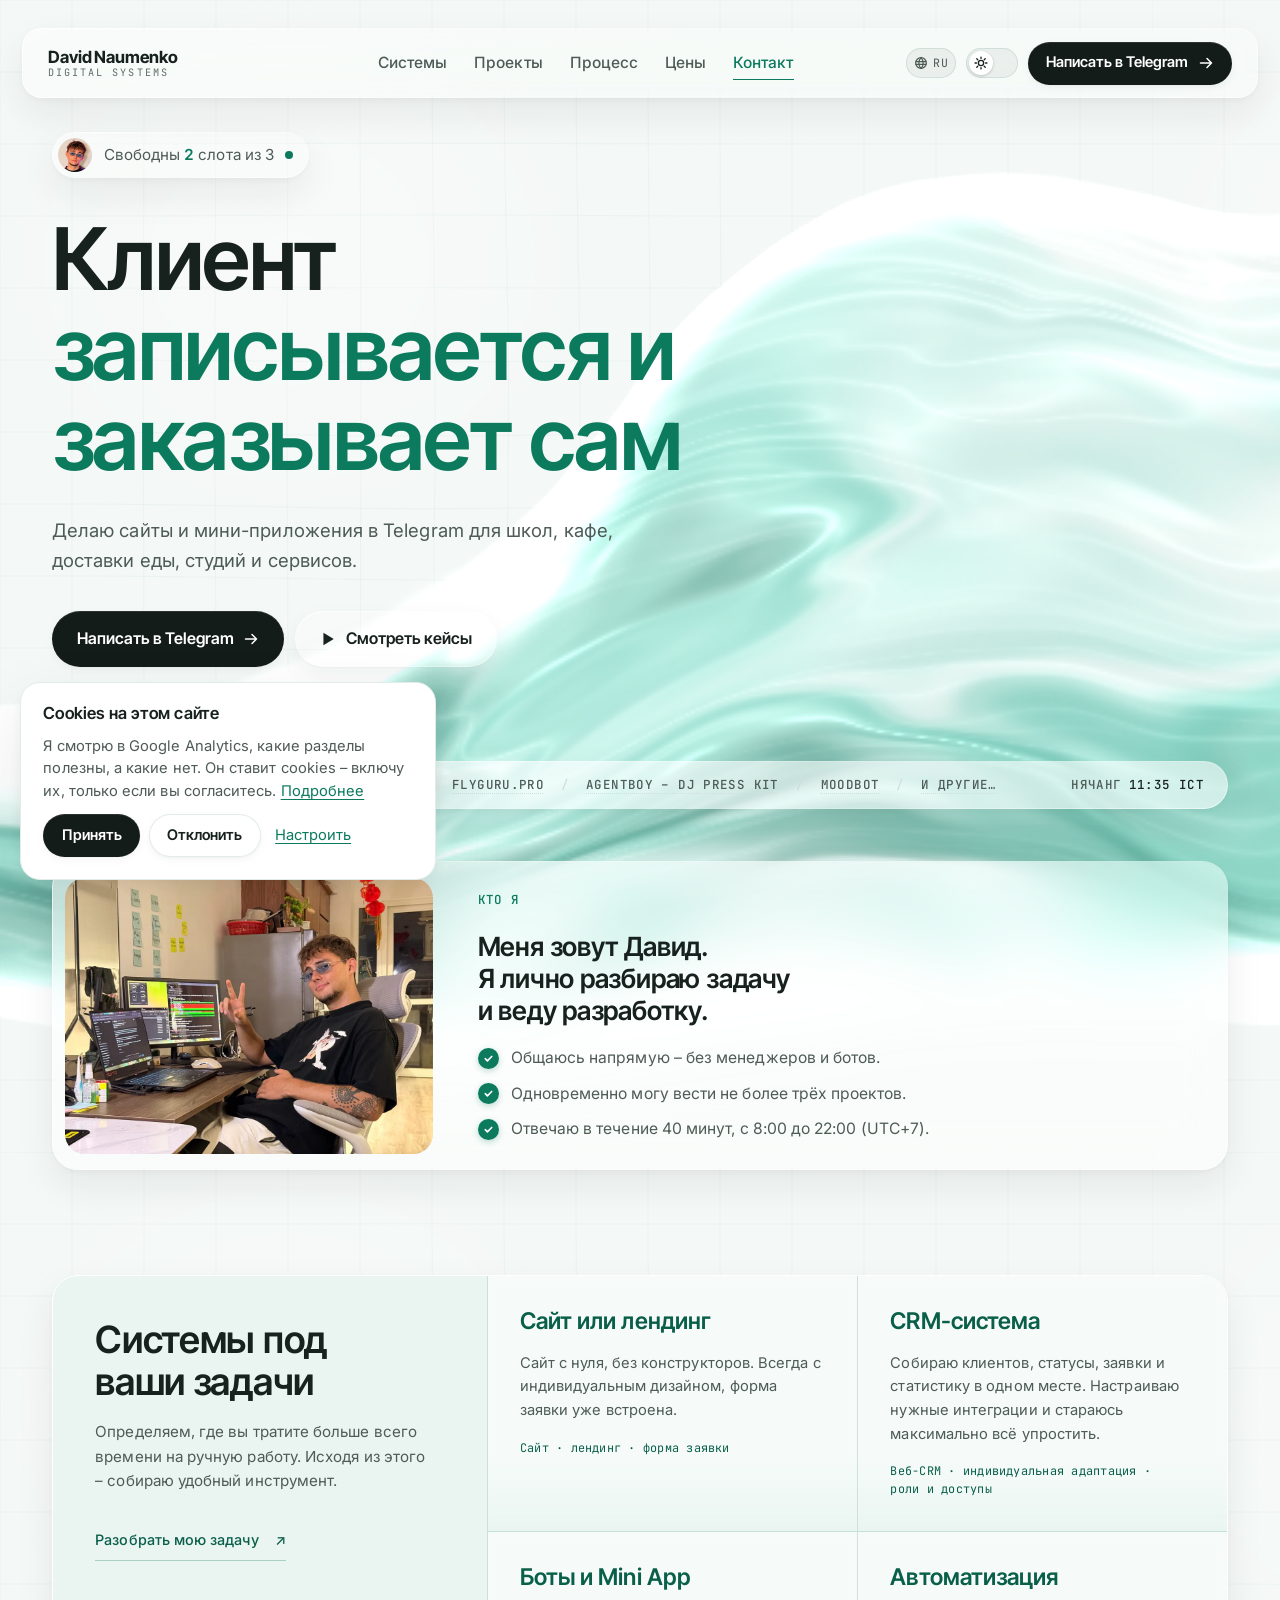
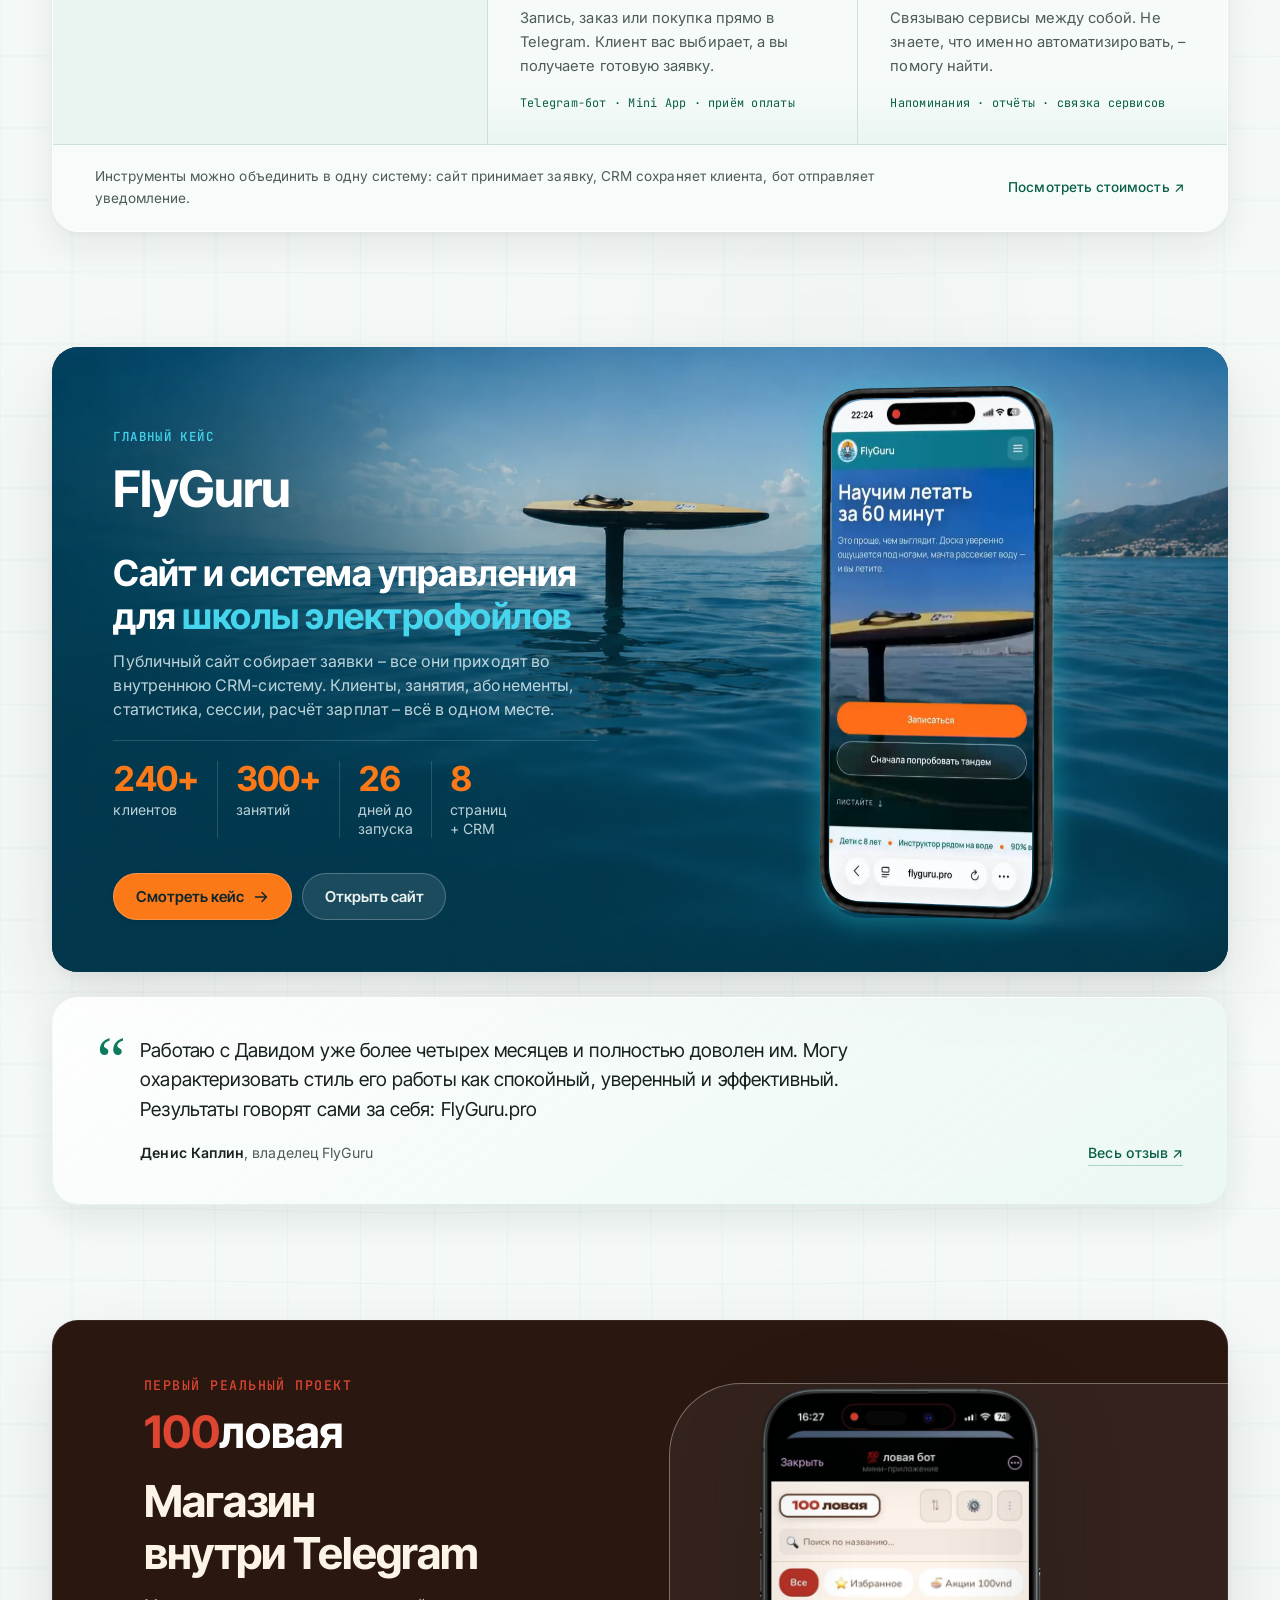
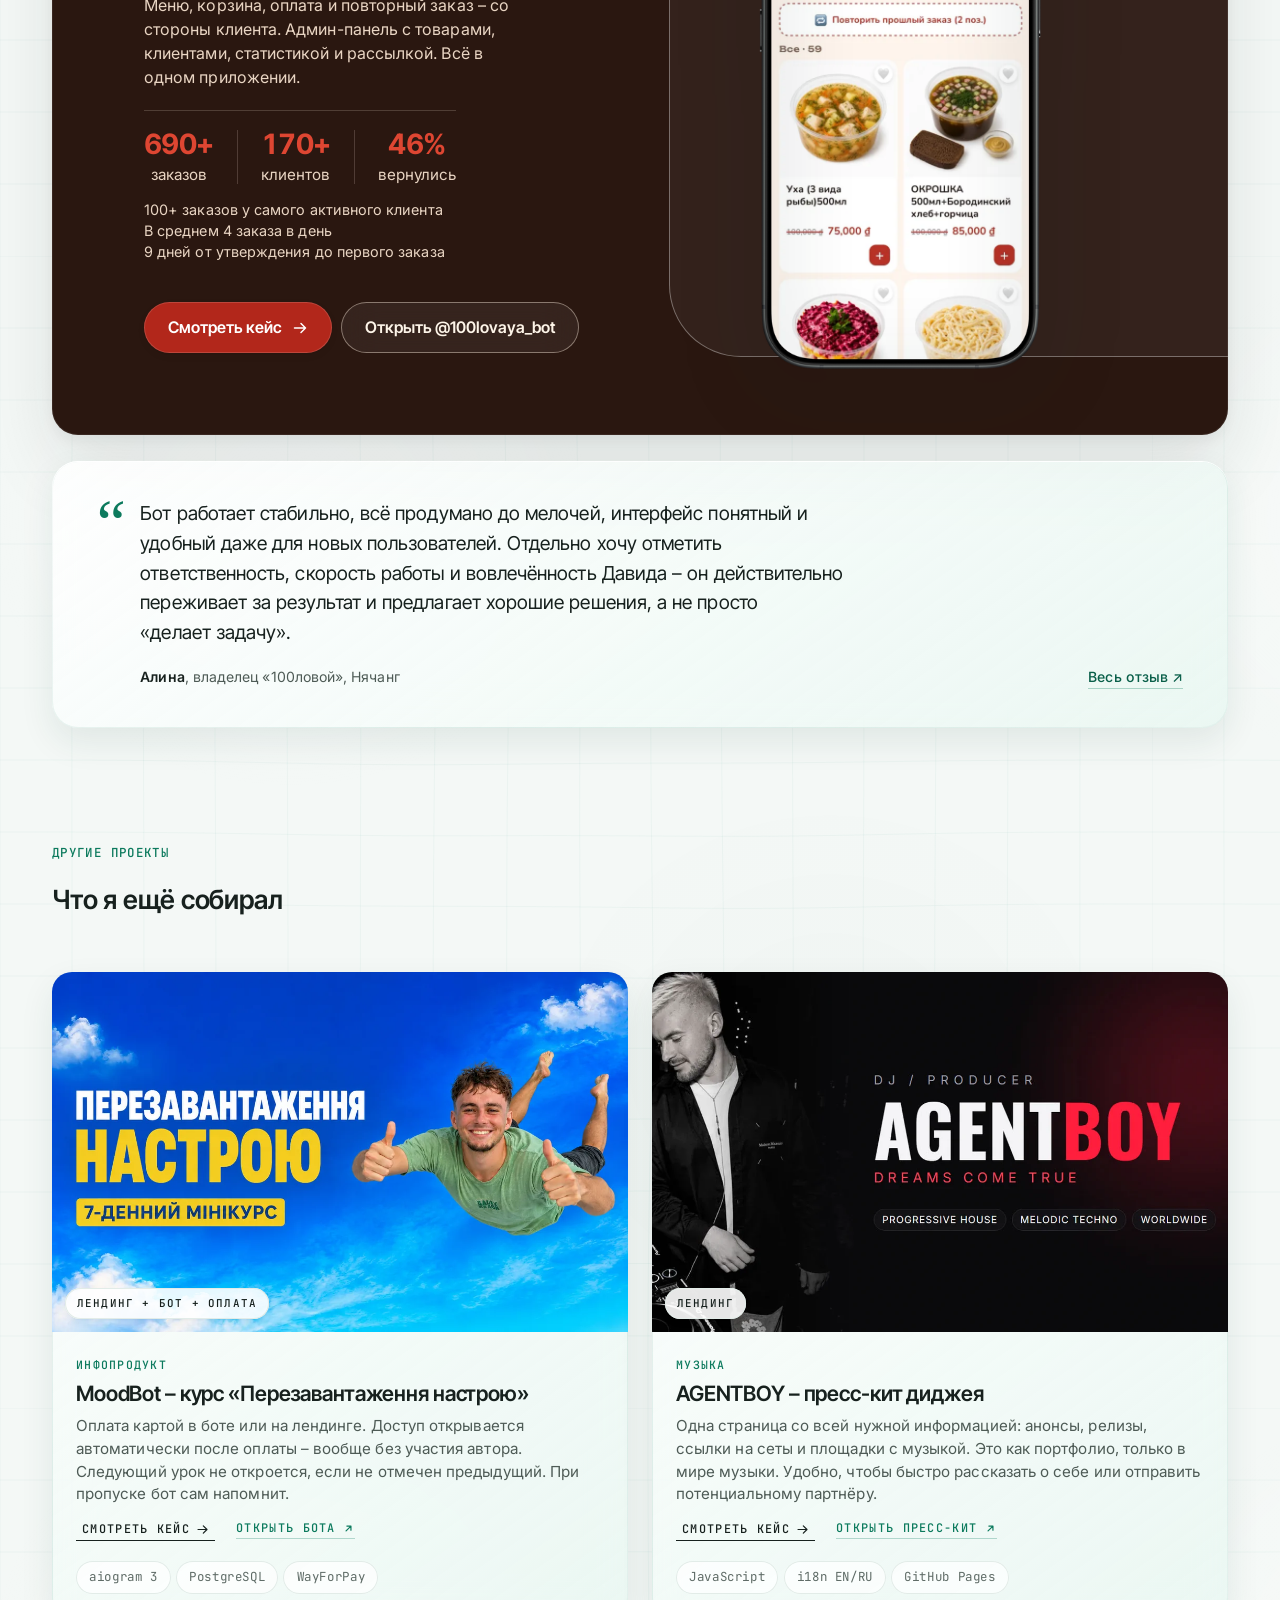
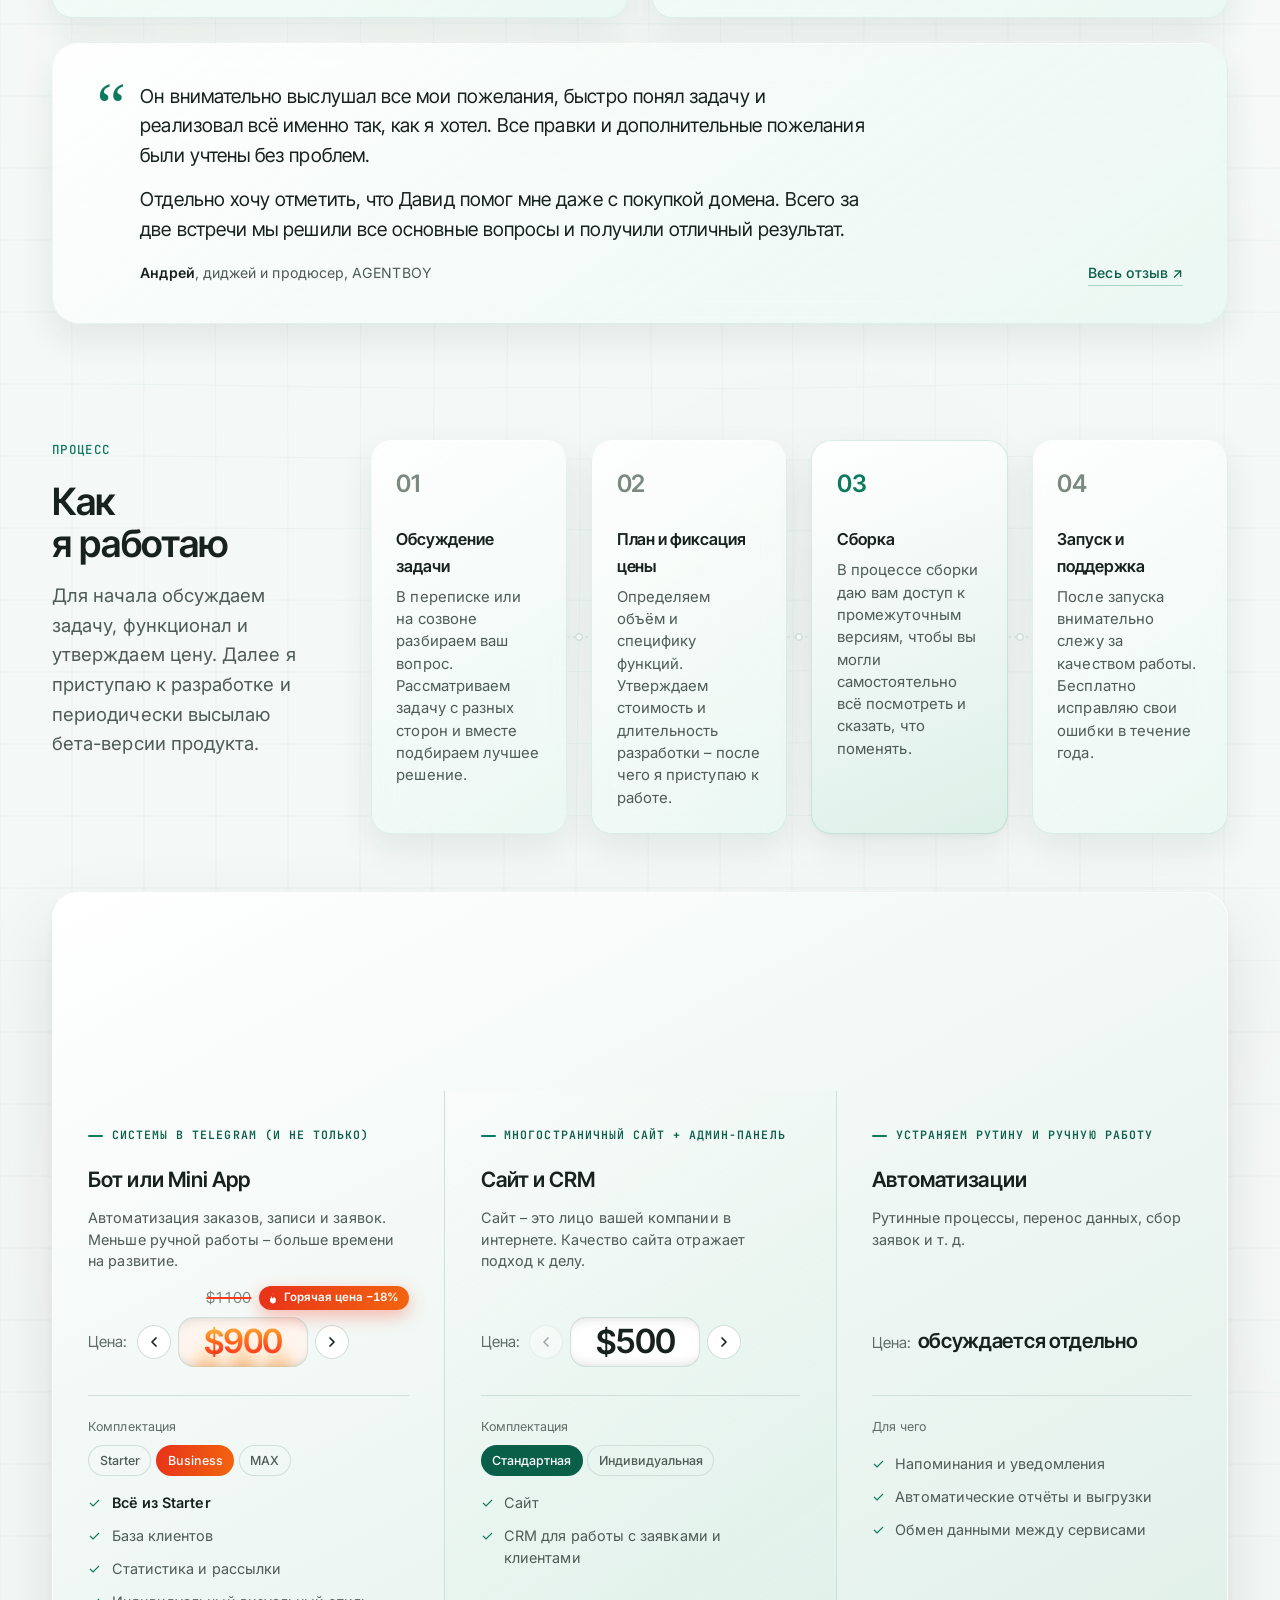
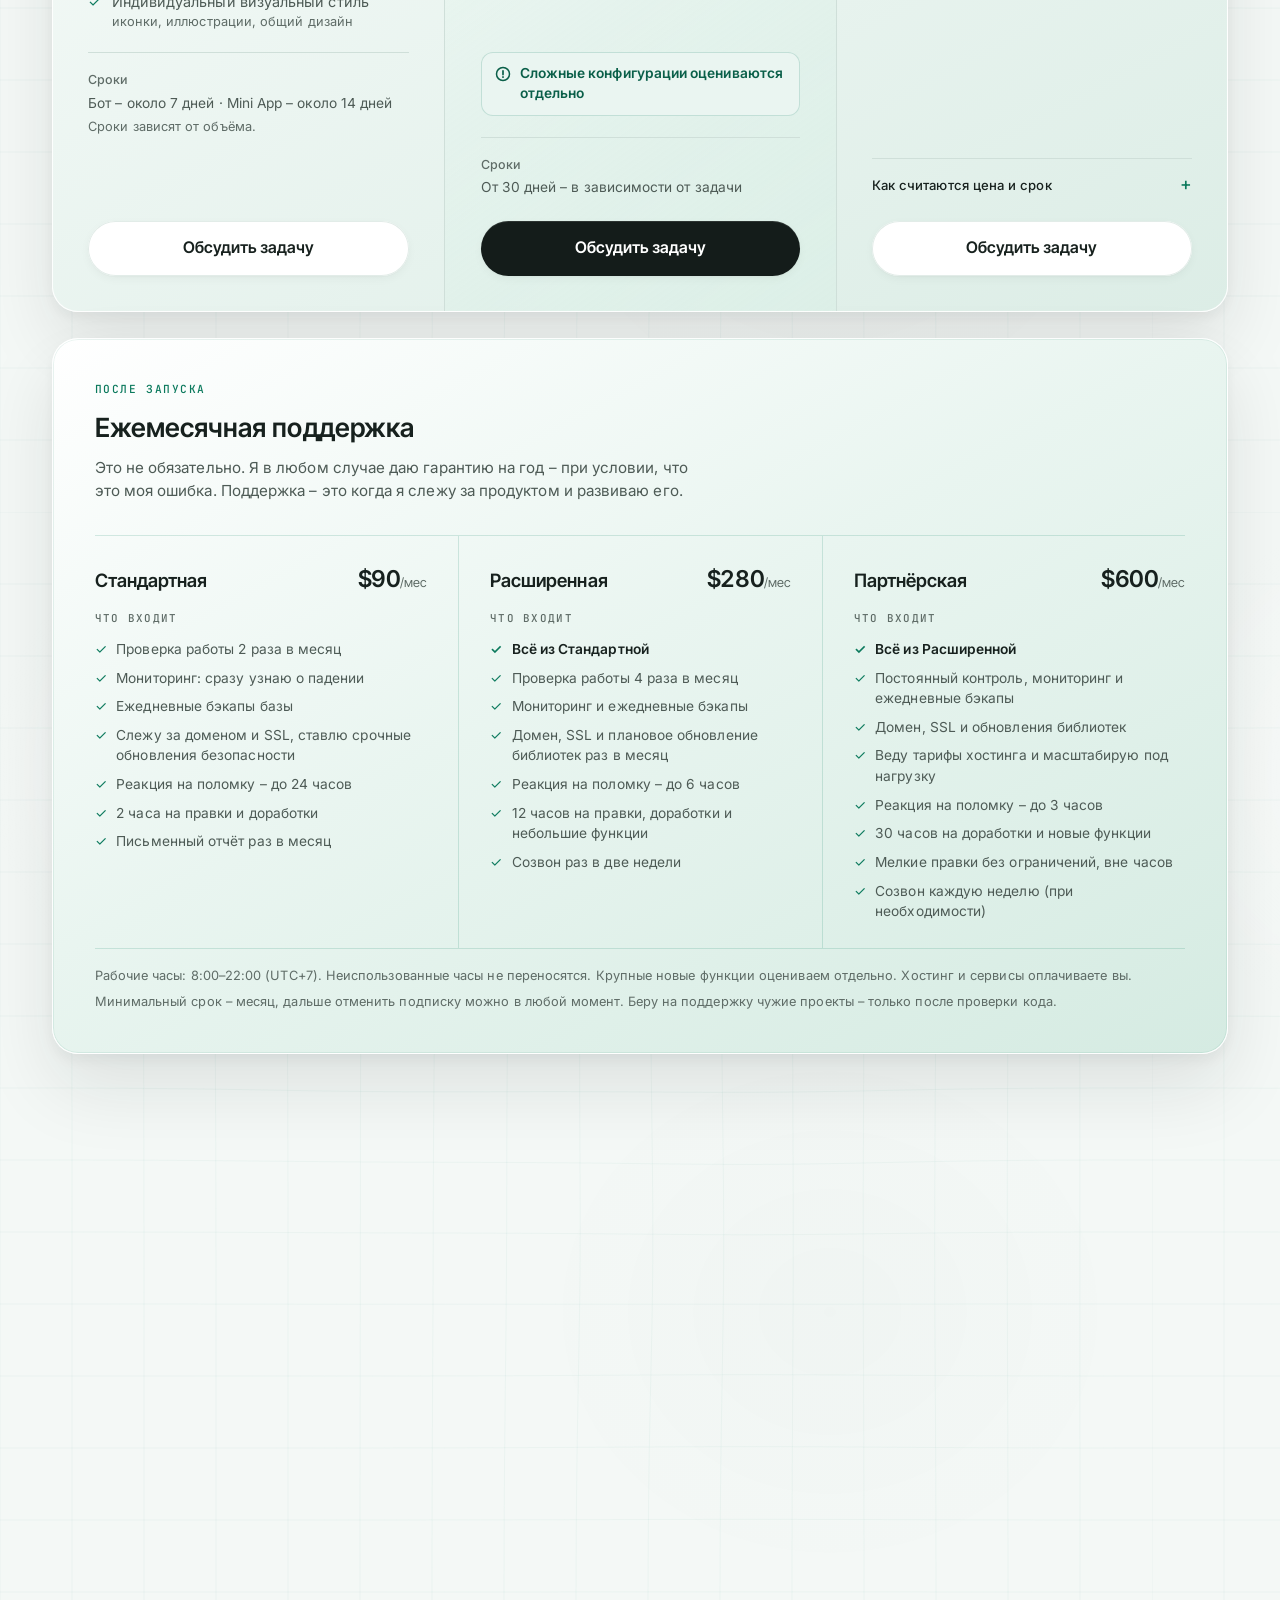
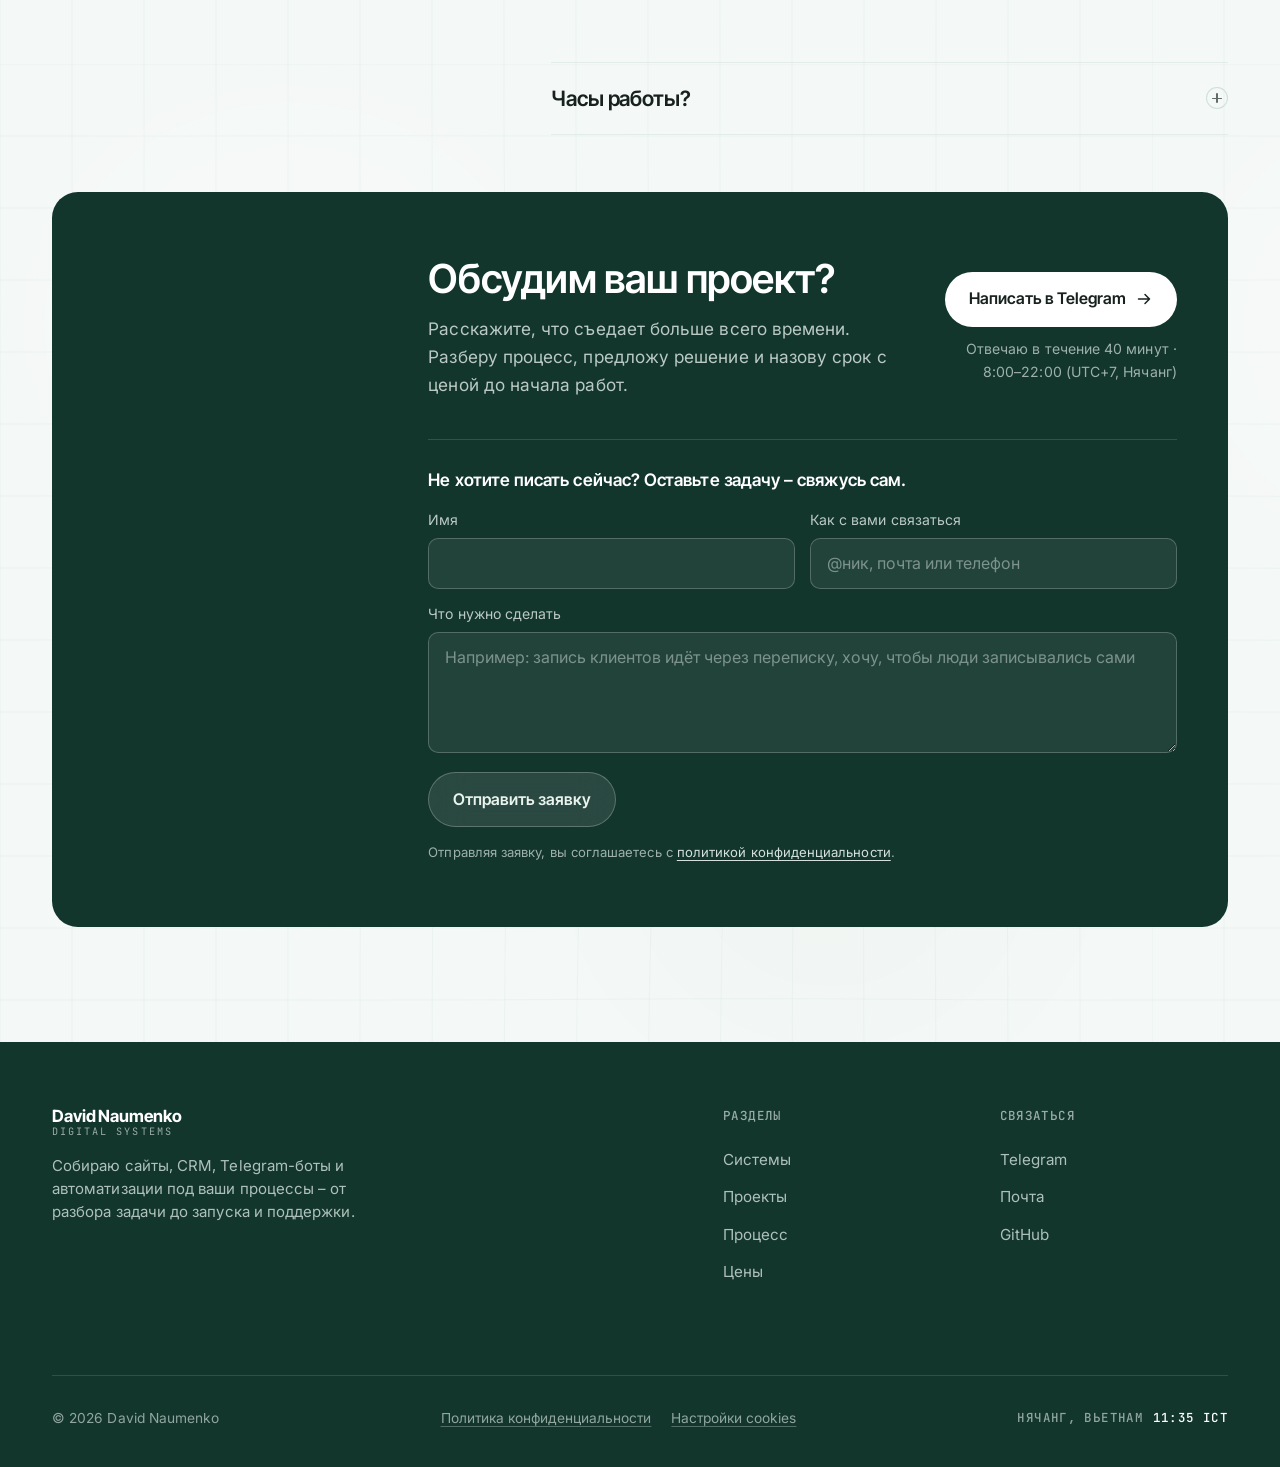
==== index.html @ 40dd9369 "Update FlyGuru and 100lovaya case figures FlyGuru: 240+ clients and 300+ lessons. 100lovaya: 100+ or" ====
<!doctype html>
<html lang="ru">
<head>
<meta charset="utf-8">
<meta name="viewport" content="width=device-width, initial-scale=1">
<title>David Naumenko – цифровые продукты и системы под ваши задачи</title>
<meta name="description" content="Клиент записывается и заказывает сам: делаю сайты и мини-приложения в Telegram для школ, кафе, доставки еды, студий и сервисов.">

<link rel="icon" type="image/png" sizes="32x32" href="assets/img/favicon-32.png">
<link rel="icon" type="image/png" sizes="192x192" href="assets/img/favicon-192.png">
<link rel="apple-touch-icon" href="assets/img/apple-touch-icon.png">
<meta name="theme-color" content="#0C7A5D">
<!-- Тема ставится до первой отрисовки: выбор переключателя, если он был,
     иначе настройка системы. Позже – уже вспышка светлой страницы.
     Тот же скрипт стоит в privacy.html. -->
<script>
(function () {
  var s = null;
  try { s = localStorage.getItem('dn_scheme'); } catch (e) {}
  if (s !== 'light' && s !== 'dark') s = matchMedia('(prefers-color-scheme: dark)').matches ? 'dark' : 'light';
  document.documentElement.setAttribute('data-scheme', s);
  if (s === 'dark') document.querySelector('meta[name="theme-color"]').content = '#1E2334';
})();
</script>

<!-- превью ссылки в Telegram и соцсетях. Адреса обязаны быть абсолютными.
     Исходник картинки – documents/og/og-final.html (локально). Telegram
     кэширует превью – после замены картинки сбросить его через @WebpageBot. -->
<link rel="canonical" href="https://davidnaumenko.com/">
<!-- Версии страницы на других языках. Блок между метками i18n:alts
     собирает build.js по i18n/config.js; x-default ведёт на русскую. -->
<!-- i18n:alts -->
<link rel="alternate" hreflang="ru" href="https://davidnaumenko.com/">
<link rel="alternate" hreflang="uk" href="https://davidnaumenko.com/uk/">
<link rel="alternate" hreflang="en" href="https://davidnaumenko.com/en/">
<link rel="alternate" hreflang="x-default" href="https://davidnaumenko.com/">
<meta property="og:locale:alternate" content="uk_UA">
<meta property="og:locale:alternate" content="en_US">
<!-- /i18n:alts -->
<meta property="og:type" content="website">
<meta property="og:site_name" content="David Naumenko">
<meta property="og:locale" content="ru_RU">
<meta property="og:url" content="https://davidnaumenko.com/">
<meta property="og:title" content="David Naumenko – цифровые продукты и системы под ваши задачи">
<meta property="og:description" content="Клиент записывается и заказывает сам: делаю сайты и мини-приложения в Telegram для школ, кафе, доставки еды, студий и сервисов.">
<meta property="og:image" content="https://davidnaumenko.com/assets/img/og.jpg">
<meta property="og:image:width" content="1200">
<meta property="og:image:height" content="630">
<meta property="og:image:alt" content="David Naumenko – индивидуальные решения под ваши процессы: экраны CRM FlyGuru и Mini App 100ловой">
<meta name="twitter:card" content="summary_large_image">

<link rel="preconnect" href="https://fonts.googleapis.com">
<link rel="preconnect" href="https://fonts.gstatic.com" crossorigin>
<link href="https://fonts.googleapis.com/css2?family=Inter+Tight:wght@500;600;700&family=Inter:wght@400;500;600&family=JetBrains+Mono:wght@400;500&display=swap" rel="stylesheet">
<link rel="stylesheet" href="style.css">
</head>
<body>

<!-- вода первого экрана: WebGL, уходит вместе с hero -->
<canvas class="water water--hero" id="water-hero" aria-hidden="true"></canvas>

<a class="skip" href="#main">К содержимому</a>

<header class="header" id="header">
  <div class="header__inner">
    <a class="brand" href="#top">
      <span class="brand__name">David Naumenko</span>
      <span class="brand__role">digital systems</span>
    </a>

    <nav class="nav" aria-label="Основная навигация">
      <a href="#solutions" class="nav__link">Системы</a>
      <a href="#work" class="nav__link">Проекты</a>
      <a href="#process" class="nav__link">Процесс</a>
      <a href="#pricing" class="nav__link">Цены</a>
      <a href="#contact" class="nav__link">Контакт</a>
    </nav>

    <div class="header__actions">
      <!-- Язык сайта. Каждый язык – отдельная страница (/uk/, /en/), поэтому
           здесь обычные ссылки: переключатель работает и без JS. Список между
           метками i18n:langs собирает build.js по i18n/config.js – руками его
           не правят: добавьте язык в конфиг и прогоните `node build.js`. -->
      <details class="lang" data-lang>
        <summary class="lang__sum" aria-label="Язык сайта">
          <svg class="lang__globe" viewBox="0 0 16 16" fill="none" aria-hidden="true"><circle cx="8" cy="8" r="6.1" stroke="currentColor" stroke-width="1.4"/><path d="M8 1.9c1.6 1.7 2.5 3.8 2.5 6.1S9.6 12.4 8 14.1C6.4 12.4 5.5 10.3 5.5 8S6.4 3.6 8 1.9Z" stroke="currentColor" stroke-width="1.4"/><path d="M2.3 6.4h11.4M2.3 9.6h11.4" stroke="currentColor" stroke-width="1.4" stroke-linecap="round"/></svg>
          <span class="lang__cur" data-lang-cur>RU</span>
        </summary>
        <ul class="lang__menu" role="list">
          <!-- i18n:langs -->
          <li><a class="lang__item" href="/" hreflang="ru" data-lang-to="ru" aria-current="true"><b>RU</b>Русский</a></li>
          <li><a class="lang__item" href="/uk/" hreflang="uk" data-lang-to="uk"><b>UK</b>Українська</a></li>
          <li><a class="lang__item" href="/en/" hreflang="en" data-lang-to="en"><b>EN</b>English</a></li>
          <li><a class="lang__item" href="/vi/" hreflang="vi" data-lang-to="vi"><b>VI</b>Tiếng Việt</a></li>
          <!-- /i18n:langs -->
        </ul>
      </details>
      <!-- Переключатель темы (script.js, «тема»): aria-pressed="true" – тёмная. -->
      <button class="scheme" type="button" aria-label="Тёмная тема" aria-pressed="false">
        <span class="scheme__knob" aria-hidden="true">
          <svg class="scheme__sun" viewBox="0 0 16 16" fill="none"><circle cx="8" cy="8" r="3" stroke="currentColor" stroke-width="1.5"/><path d="M8 1.2v1.6M8 13.2v1.6M1.2 8h1.6M13.2 8h1.6M3.2 3.2l1.1 1.1M11.7 11.7l1.1 1.1M3.2 12.8l1.1-1.1M11.7 4.3l1.1-1.1" stroke="currentColor" stroke-width="1.5" stroke-linecap="round"/></svg>
          <svg class="scheme__moon" viewBox="0 0 16 16" fill="none"><path d="M13.6 9.9A5.9 5.9 0 0 1 6.1 2.4a5.9 5.9 0 1 0 7.5 7.5Z" stroke="currentColor" stroke-width="1.5" stroke-linejoin="round"/></svg>
        </span>
      </button>
      <a href="https://t.me/davidnaumenko" class="btn btn--primary btn--sm" target="_blank" rel="noopener">
        Написать в Telegram
        <svg viewBox="0 0 16 16" fill="none" aria-hidden="true"><path d="M2.5 8h11m0 0L9 3.5M13.5 8L9 12.5" stroke="currentColor" stroke-width="1.5" stroke-linecap="round" stroke-linejoin="round"/></svg>
      </a>
      <button class="burger" type="button" aria-label="Меню" aria-expanded="false" aria-controls="sheet">
        <span></span><span></span>
      </button>
    </div>
  </div>
</header>

<div class="sheet" id="sheet" hidden>
  <nav class="sheet__nav" aria-label="Мобильная навигация">
    <a href="#solutions">Системы</a>
    <a href="#work">Проекты</a>
    <a href="#process">Процесс</a>
    <a href="#pricing">Цены</a>
    <a href="#contact">Контакт</a>
  </nav>
  <a href="https://t.me/davidnaumenko" class="btn btn--primary btn--block" target="_blank" rel="noopener">Написать в Telegram</a>
</div>

<main id="main">

<!-- ============================================================
     BLOCK 01 – HERO
     ============================================================ -->
<section class="hero" id="top">
  <div class="wrap hero__grid">

    <div class="hero__main">
      <div class="hero__status rise" style="--i:0">
        <!-- Свободные слоты. Обновляйте data-slots (3/2/1/0) и текст подписи.
             Атрибут задаёт цвет цифры и точки:
             3–2 – зелёный, 1 – оранжевый, 0 – красный. -->
        <span class="pill glass" data-slots="2">
          <img class="pill__ava" src="assets/img/david-portrait.jpg" alt="David Naumenko" width="34" height="34" loading="eager">
          <span>Свободны <b>2</b> слота из 3</span>
          <span class="pill__dot" aria-hidden="true"></span>
        </span>
      </div>

      <!-- заголовок: результат для клиента, подзаголовок: что делаю и для кого.
           Текст согласован Давидом 02.11.2026; при смене текста поправить meta и og:description. -->
      <h1 class="hero__title rise" style="--i:1">
        Клиент <em>записывается и заказывает сам</em>
      </h1>

      <p class="hero__lead measure rise" style="--i:2">
        Делаю сайты и мини-приложения в Telegram для школ, кафе,
        доставки еды, студий и сервисов.
      </p>

      <div class="hero__cta rise" style="--i:3">
        <a href="https://t.me/davidnaumenko" class="btn btn--primary" target="_blank" rel="noopener">
          Написать в Telegram
          <svg viewBox="0 0 16 16" fill="none" aria-hidden="true"><path d="M2.5 8h11m0 0L9 3.5M13.5 8L9 12.5" stroke="currentColor" stroke-width="1.5" stroke-linecap="round" stroke-linejoin="round"/></svg>
        </a>
        <a href="#work" class="btn btn--ghost">
          <svg class="btn__play" viewBox="0 0 14 14" aria-hidden="true"><path d="M3 1.6l9 5.4-9 5.4V1.6z" fill="currentColor"/></svg>
          Смотреть кейсы
        </a>
      </div>

      <p class="hero__price rise" style="--i:4"><a href="#pricing">Цены и сроки указаны на сайте</a></p>

    </div>

    <!-- статус-рейл: список работающих сейчас проектов и живые часы Нячанга.
         Название проекта открывает окно его кейса (data-case), href – запасной
         путь без скрипта. -->
    <div class="rail rise" style="--i:4">
      <div class="rail__inner glass">
        <span class="rail__live">
          <span class="rail__dot" aria-hidden="true"></span>
          Активные проекты
        </span>
        <span class="rail__sep" aria-hidden="true">/</span>
        <a class="rail__item rail__val rail__link" href="#case-100lovaya" data-case="100lovaya">100ловая Mini App</a>
        <span class="rail__sep" aria-hidden="true">/</span>
        <a class="rail__item rail__val rail__link" href="#case-flyguru" data-case="flyguru">flyguru.pro</a>
        <span class="rail__sep" aria-hidden="true">/</span>
        <a class="rail__item rail__val rail__link" href="#case-agentboy" data-case="agentboy">AgentBoy – DJ Press Kit</a>
        <span class="rail__sep" aria-hidden="true">/</span>
        <a class="rail__item rail__val rail__link" href="#case-mood" data-case="mood">MoodBot</a>
        <span class="rail__sep" aria-hidden="true">/</span>
        <a class="rail__item rail__link" href="#works">и другие…</a>
        <span class="rail__item rail__time">Нячанг<span class="rail__val rail__clock" data-clock>–</span></span>
      </div>
    </div>

  </div>
</section>

<!-- ============================================================
     BLOCK 02 – КТО ДЕЛАЕТ
     Короткий блок доверия между hero и первым кейсом: кто ведёт
     проект и почему слотов мало. Не биография – читается за 5–10 секунд.
     ============================================================ -->
<section class="author">
  <div class="wrap">
    <div class="author__card glass glass--solid reveal">
      <div class="author__photo">
        <img src="assets/img/david-desk.webp"
             alt="Давид за рабочим столом: ноутбук, монитор с кодом, стикеры с задачами проектов"
             width="1080" height="810" loading="lazy" decoding="async">
      </div>
      <div class="author__text">
        <p class="label mono">Кто я</p>
        <h2 class="h2 h2--sm author__h">Меня зовут Давид. Я&nbsp;лично разбираю задачу и&nbsp;веду разработку.</h2>
        <ul class="author__list" role="list">
          <li><span class="tick" aria-hidden="true"><svg viewBox="0 0 12 12" fill="none"><path d="M2.5 6.2l2.3 2.3L9.5 3.8" stroke="currentColor" stroke-width="1.8" stroke-linecap="round" stroke-linejoin="round"/></svg></span>Общаюсь напрямую – без менеджеров и ботов.</li>
          <li><span class="tick" aria-hidden="true"><svg viewBox="0 0 12 12" fill="none"><path d="M2.5 6.2l2.3 2.3L9.5 3.8" stroke="currentColor" stroke-width="1.8" stroke-linecap="round" stroke-linejoin="round"/></svg></span>Одновременно могу вести не более трёх проектов.</li>
          <li><span class="tick" aria-hidden="true"><svg viewBox="0 0 12 12" fill="none"><path d="M2.5 6.2l2.3 2.3L9.5 3.8" stroke="currentColor" stroke-width="1.8" stroke-linecap="round" stroke-linejoin="round"/></svg></span>Отвечаю в течение 40&nbsp;минут, с&nbsp;8:00 до&nbsp;22:00 (UTC+7).</li>
        </ul>
      </div>
    </div>
  </div>
</section>

<!-- ============================================================
     BLOCK 03 – СИСТЕМЫ
     ============================================================ -->
<section class="solutions" id="solutions">
  <div class="wrap">
    <div class="solutions__panel">
      <canvas class="water water--accent solutions__water" data-flow="basin" aria-hidden="true"></canvas>
      <header class="solutions__head reveal">
        <h2 class="h2">Системы под ваши задачи</h2>
        <p class="solutions__intro">Определяем, где вы тратите больше всего времени на ручную работу. Исходя из этого – собираю удобный инструмент.</p>
        <a href="https://t.me/davidnaumenko" class="solutions__link" target="_blank" rel="noopener">Разобрать мою задачу <span aria-hidden="true">↗</span></a>
      </header>
      <div class="sol">
        <article class="sol__card reveal">
          <h3 class="sol__h">Сайт или лендинг</h3>
          <p>Сайт с нуля, без конструкторов. Всегда с индивидуальным дизайном, форма заявки уже встроена.</p>
          <p class="sol__how">Сайт&nbsp;· лендинг&nbsp;· форма&nbsp;заявки</p>
        </article>
        <article class="sol__card reveal">
          <h3 class="sol__h">CRM-система</h3>
          <p>Собираю клиентов, статусы, заявки и статистику в одном месте. Настраиваю нужные интеграции и стараюсь максимально всё упростить.</p>
          <p class="sol__how">Веб-CRM&nbsp;· индивидуальная&nbsp;адаптация&nbsp;· роли&nbsp;и&nbsp;доступы</p>
        </article>
        <article class="sol__card reveal">
          <h3 class="sol__h">Боты и Mini App</h3>
          <p>Запись, заказ или покупка прямо в Telegram. Клиент вас выбирает, а вы получаете готовую заявку.</p>
          <p class="sol__how">Telegram-бот&nbsp;· Mini&nbsp;App&nbsp;· приём&nbsp;оплаты</p>
        </article>
        <article class="sol__card reveal">
          <h3 class="sol__h">Автоматизация</h3>
          <p>Связываю сервисы между собой. Не знаете, что именно автоматизировать, – помогу найти.</p>
          <p class="sol__how">Напоминания&nbsp;· отчёты&nbsp;· связка&nbsp;сервисов</p>
        </article>
      </div>
      <p class="sol__note reveal">Инструменты можно объединить в одну систему: сайт принимает заявку, CRM сохраняет клиента, бот отправляет уведомление. <a href="#pricing">Посмотреть стоимость <span aria-hidden="true">↗</span></a></p>
    </div>
  </div>
</section>

<!-- ============================================================
     BLOCK 04 – FLAGSHIP
     ============================================================ -->
<section class="flagship" id="work">
  <div class="wrap">

    <!-- Кейс одной карточкой-героем: фото воды клиента на фон, 3D-мокап
         телефона справа. Мокап – PNG с ДЫРКОЙ в альфе на месте экрана,
         поэтому видео лежит под ним и видно в вырезе; так же сделан
         плоский мокап в блоке 100ловой.
         Вырез не прямоугольник: телефон повёрнут по Y примерно на 29°,
         правая грань выше левой на 2.5%. Поэтому видео ставится не
         процентами, а гомографией – см. .fgh__screen в style.css. -->
    <article class="fgh case--flyguru reveal">
      <img class="fgh__bg" src="assets/img/flyguru-hero-bg.webp" alt=""
           aria-hidden="true" width="1672" height="941" loading="lazy" decoding="async">
      <div class="fgh__scrim" aria-hidden="true"></div>

      <div class="fgh__text">
        <p class="label mono">Главный кейс</p>
        <h2 class="fgh__title">FlyGuru</h2>
        <p class="fgh__sub">Сайт и система управления <br>для <em>школы электрофойлов</em></p>
        <p class="fgh__lead">
          Публичный сайт собирает заявки – все они приходят во внутреннюю
          CRM-систему. Клиенты, занятия, абонементы, статистика, сессии,
          расчёт зарплат – всё в одном месте.
        </p>

        <!-- клиенты и занятия – из боевой базы школы (Supabase); 26 дней – от первой
             строки кода (6 июля) до полного перехода школы на CRM (1 августа); 8 страниц сайта – со слов Давида.
             Подписи из двух слов переносятся вручную: иначе ширина колонки
             считается по всей строке и на 1024 цифры жмутся к разделителям -->
        <ul class="fgh__nums" role="list">
          <li class="fgh__stat"><span class="fgh__num">240+</span><span class="fgh__cap">клиентов</span></li>
          <li class="fgh__stat"><span class="fgh__num">300+</span><span class="fgh__cap">занятий</span></li>
          <li class="fgh__stat"><span class="fgh__num">26</span><span class="fgh__cap">дней до <br>запуска</span></li>
          <li class="fgh__stat"><span class="fgh__num">8</span><span class="fgh__cap">страниц <br>+&nbsp;CRM</span></li>
        </ul>

        <!-- «Смотреть кейс» открывает окно кейса (шаблон ниже), «Нужна такая
             же система» переехала в само окно – туда, где интерес выше всего -->
        <div class="fgh__acts">
          <button type="button" class="btn btn--brand" data-case="flyguru">
            Смотреть кейс
            <svg viewBox="0 0 16 16" fill="none" aria-hidden="true"><path d="M2.5 8h11m0 0L9 3.5M13.5 8L9 12.5" stroke="currentColor" stroke-width="1.5" stroke-linecap="round" stroke-linejoin="round"/></svg>
          </button>
          <a href="https://www.flyguru.pro" class="btn btn--on-dark" target="_blank" rel="noopener">Открыть сайт</a>
        </div>
      </div>

      <div class="fgh__phone">
        <div class="fgh__stage">
          <!-- SVG-маски экрана и корпуса используют канву 1151×1366.
               Видео остаётся с запасом под рамкой; маска скругляет углы. -->
          <div class="fgh__screenclip">
            <video class="fgh__screen shot--video"
                   src="assets/video/flyguru-hero.mp4"
                   poster="assets/img/flyguru-hero-poster.webp"
                   autoplay muted loop playsinline preload="none"
                   aria-label="Запись сайта flyguru.pro на телефоне"></video>
          </div>
          <img class="fgh__frame" src="assets/img/iphone-3d.webp" alt=""
               aria-hidden="true" width="1151" height="1366" loading="lazy" decoding="async">
          <button type="button" class="fgh__open" data-case="flyguru" tabindex="-1" aria-hidden="true"></button>
        </div>
      </div>
    </article>

    <!-- Отзыв владельца FlyGuru – дословно, целиком
         (исходник photo_video/flyguru_отзыв.png, скрин – по ссылке). -->
    <figure class="review glass glass--plate reveal">
      <blockquote class="review__text">
        <p>Работаю с Давидом уже более четырех месяцев и полностью доволен им. Могу охарактеризовать стиль его работы как спокойный, уверенный и эффективный. Результаты говорят сами за себя: FlyGuru.pro</p>
      </blockquote>
      <figcaption class="review__who">
        <span><strong>Денис Каплин</strong>, владелец FlyGuru</span>
        <a href="assets/img/reviews/flyguru-review.webp" class="review__src" target="_blank" rel="noopener">Весь отзыв <span aria-hidden="true">↗</span></a>
      </figcaption>
    </figure>

    <!-- Окно кейса FlyGuru. Тексты – documents/текст под кейсы.txt (16.09.2026), цифры:
         249 клиентов и 300 занятий на 02.11.2026 (данные Давида), на странице с округлением вниз.
         Подписи к скринам: название экрана всегда, описание – только если оно
         про важную функцию, а не пересказ того, что и так видно на кадре. -->
    <template id="case-flyguru" data-theme="flyguru">
      <div class="cv__id">
        <h2 class="cv__title" id="cv-title-flyguru">FlyGuru</h2>
        <p class="cv__sub">Сайт и CRM для школы электрофойлов в Нячанге</p>
      </div>

      <section class="cv__gal" aria-label="Экраны проекта">
        <div class="cv__track">
      <figure class="cv__slide" data-chapter="Сайт">
        <picture>
          <img src="assets/img/cases/flyguru/home-phone.webp" width="900" height="1957" alt="Главная страница flyguru.pro на телефоне" loading="lazy" decoding="async">
        </picture>
        <figcaption><b>Главная</b>Кнопка записи всегда внизу, под пальцем.</figcaption>
      </figure>
      <figure class="cv__slide" data-chapter="Сайт">
        <picture>
          <img src="assets/img/cases/flyguru/learn-phone.webp" width="900" height="1957" alt="Страница обучения на телефоне" loading="lazy" decoding="async">
        </picture>
        <figcaption><b>Обучение</b></figcaption>
      </figure>
      <figure class="cv__slide" data-chapter="Сайт">
        <picture>
          <img src="assets/img/cases/flyguru/lesson-steps-pc.webp" width="1892" height="860" alt="Раздел «Занятие по шагам» на компьютере" loading="lazy" decoding="async">
        </picture>
        <figcaption><b>Обучение</b></figcaption>
      </figure>
      <figure class="cv__slide" data-chapter="Сайт">
        <picture>
          <source media="(max-width: 859px)" srcset="assets/img/cases/flyguru/prices-phone.webp" width="900" height="1957">
          <img src="assets/img/cases/flyguru/prices-pc.webp" width="1892" height="862" alt="Прайс на компьютере" loading="lazy" decoding="async">
        </picture>
        <figcaption><b>Прайс</b>Скидка по ссылке агента видна прямо в цене.</figcaption>
      </figure>
      <figure class="cv__slide" data-chapter="Сайт">
        <picture>
          <img src="assets/img/cases/flyguru/shop-pc.webp" width="1897" height="862" alt="Раздел магазина и частые вопросы" loading="lazy" decoding="async">
        </picture>
        <figcaption><b>Главная: магазин и вопросы</b></figcaption>
      </figure>
      <figure class="cv__slide" data-chapter="Сайт">
        <picture>
          <img src="assets/img/cases/flyguru/booking-phone.webp" width="900" height="1957" alt="Форма записи на телефоне" loading="lazy" decoding="async">
        </picture>
        <figcaption><b>Запись</b>Заявка приходит в кабинет и в Telegram-бот.</figcaption>
      </figure>
      <figure class="cv__slide" data-chapter="CRM">
        <picture>
          <img src="assets/img/cases/flyguru/menu-phone.webp" width="900" height="1957" alt="Меню разделов CRM на телефоне" loading="lazy" decoding="async">
        </picture>
        <figcaption><b>Разделы системы</b>Заявки, клиенты, календарь, абонементы, сертификаты, статистика, зарплаты и расходы – в одном меню.</figcaption>
      </figure>
      <figure class="cv__slide" data-chapter="CRM">
        <picture>
          <source media="(max-width: 859px)" srcset="assets/img/cases/flyguru/clients-phone.webp" width="900" height="1957">
          <img src="assets/img/cases/flyguru/clients-pc.webp" width="1892" height="862" alt="Список клиентов в CRM" loading="lazy" decoding="async">
        </picture>
        <figcaption><b>Клиенты</b>База с поиском и сортировкой по числу занятий, тратам, последнему визиту и возрасту.</figcaption>
      </figure>
      <figure class="cv__slide" data-chapter="CRM">
        <picture>
          <source media="(max-width: 859px)" srcset="assets/img/cases/flyguru/calendar-phone.webp" width="900" height="1957">
          <img src="assets/img/cases/flyguru/calendar-pc.webp" width="1892" height="862" alt="Календарь смен и записей" loading="lazy" decoding="async">
        </picture>
        <figcaption><b>Календарь</b>Смены и записи по дням. Клик по дню – кто работает и кто записан.</figcaption>
      </figure>
      <figure class="cv__slide" data-chapter="CRM">
        <picture>
          <source media="(max-width: 859px)" srcset="assets/img/cases/flyguru/sessions-phone.webp" width="900" height="1957">
          <img src="assets/img/cases/flyguru/sessions-pc.webp" width="1892" height="856" alt="Список занятий в CRM" loading="lazy" decoding="async">
        </picture>
        <figcaption><b>Занятия</b>Каждое катание: клиент, услуга, время и оплата. Из этих записей считаются зарплаты.</figcaption>
      </figure>
      <figure class="cv__slide" data-chapter="CRM">
        <picture>
          <img src="assets/img/cases/flyguru/subscriptions-phone.webp" width="900" height="1957" alt="Абонементы в CRM на телефоне" loading="lazy" decoding="async">
        </picture>
        <figcaption><b>Абонементы</b>Сколько минут внесено и когда оплачено. Остаток списывается после каждого катания.</figcaption>
      </figure>
      <figure class="cv__slide" data-chapter="CRM">
        <picture>
          <source media="(max-width: 859px)" srcset="assets/img/cases/flyguru/salary-phone.webp" width="900" height="1957">
          <img src="assets/img/cases/flyguru/salary-pc.webp" width="1892" height="861" alt="Расчёт зарплат сотрудников" loading="lazy" decoding="async">
        </picture>
        <figcaption><b>Зарплаты</b>Сколько заработал каждый за период и сколько осталось выдать. «Как посчитали» раскрывает формулу.</figcaption>
      </figure>
      <figure class="cv__slide" data-chapter="CRM">
        <picture>
          <img src="assets/img/cases/flyguru/payouts-phone.webp" width="900" height="1957" alt="История выплат на телефоне" loading="lazy" decoding="async">
        </picture>
        <figcaption><b>История выплат</b>Кому, сколько и когда выдали – вместо отдельной тетради.</figcaption>
      </figure>
      <figure class="cv__slide" data-chapter="CRM">
        <picture>
          <img src="assets/img/cases/flyguru/stats-pc.webp" width="1896" height="861" alt="Статистика школы" loading="lazy" decoding="async">
        </picture>
        <figcaption><b>Статистика</b>Выручка по дням и категориям, топ услуг, работа инструкторов и статусы заявок.</figcaption>
      </figure>
      <figure class="cv__slide" data-chapter="CRM">
        <picture>
          <img src="assets/img/cases/flyguru/report-pc.webp" width="1892" height="861" alt="Отчёт за период с выгрузкой" loading="lazy" decoding="async">
        </picture>
        <figcaption><b>Отчёт за период</b>Выручка и деньги на руках за любой период, список визитов с выгрузкой в Excel.</figcaption>
      </figure>
        </div>
      </section>

      <nav class="cv__go" aria-label="Проект вживую">
        <a class="cv__golink cv__golink--main" href="https://www.flyguru.pro" target="_blank" rel="noopener">Открыть flyguru.pro <svg viewBox="0 0 16 16" fill="none" aria-hidden="true"><path d="M5 11 11 5m0 0H6m5 0v5" stroke="currentColor" stroke-width="1.5" stroke-linecap="round" stroke-linejoin="round"/></svg></a>
        <p class="cv__gonote">Код принадлежит школе, поэтому закрыт</p>
      </nav>

      <section class="cv__info" aria-label="О проекте">
        <ul class="cv__nums" role="list">
          <li><b>240+</b><span>клиентов в базе школы</span></li>
          <li><b>300+</b><span>занятий учтено в системе</span></li>
          <li><b>26</b><span>дней от первой строки кода до работы в бою</span></li>
          <li><b>4</b><span>кабинета: админ, инструктор, механик, СММ</span></li>
        </ul>

        <div class="cv__grid">
          <div>
            <h3 class="cv__h mono">Задача клиента</h3>
            <p class="cv__lead">Школе нужен был сайт, с которого будут приходить заявки. Также был запрос на CRM-систему, чтобы отказаться от ручных записей в журнал.</p>
            <p>Владелец хотел видеть в одном месте: заявки, зарплату инструкторов, количество минут в абонементах, статистику и деньги на руках.</p>
          </div>

          <div>
            <h3 class="cv__h mono">Что сделано</h3>
            <ul class="cv__list" role="list">
              <li>Сайт: обучение, тандем, клуб, прайс, отзывы, контакты с картой</li>
              <li>Заявки с сайта приходят в кабинет и в Telegram-бот</li>
              <li>4 кабинета: админ, инструктор, механик, СММ</li>
              <li>Открытие и закрытие смены с помощью фото</li>
              <li>Абонементы с остатком минут и сроком сгорания</li>
              <li>Статистика: зарплаты, расходы, касса, популярные услуги</li>
              <li>Реферальные ссылки для агентов</li>
              <li>Выгрузка статистики в Excel</li>
            </ul>
          </div>

          <div class="cv__facts">
            <div>
              <h3 class="cv__h mono">Сроки</h3>
              <ol class="cv__time" role="list">
                <li><time datetime="2026-07-06">6 июля 2026</time>первая строка кода</li>
                <li><time datetime="2026-08-01">1 августа 2026</time>школа полностью перешла на новую CRM, сайт работает</li>
              </ol>
            </div>
            <div>
              <h3 class="cv__h mono">Стек</h3>
              <ul class="cv__stack" role="list">
                <li>Next.js 16</li><li>React 19</li><li>TypeScript</li><li>Supabase · Postgres</li>
                <li>Tailwind CSS</li><li>Vercel</li><li>Telegram Bot API</li>
              </ul>
            </div>
          </div>
        </div>
      </section>

      <div class="cv__end">
        <div class="cv__endin">
          <p>Хотите похожий сайт или CRM?</p>
          <div class="cv__endacts">
            <a href="https://t.me/davidnaumenko" class="btn cv__talk" target="_blank" rel="noopener">Обсудить проект <svg viewBox="0 0 16 16" fill="none" aria-hidden="true"><path d="M2.5 8h11m0 0L9 3.5M13.5 8L9 12.5" stroke="currentColor" stroke-width="1.5" stroke-linecap="round" stroke-linejoin="round"/></svg></a>
          </div>
        </div>
      </div>
    </template>

  </div>
</section>

<!-- ============================================================
     BLOCK 05 – КЕЙС «100ЛОВАЯ»
     Проект для клиента: магазин кафе «Столовая» в Нячанге (под блоком –
     отзыв владельца). Цифры – из боевой базы продукта. Блок тёмный
     и крупный – это самое сильное доказательство на странице.

     Собран той же карточкой-героем, что и кейс FlyGuru, но по своему
     макету: фон – предметная съёмка кухни, тёмная слева под текст и
     светлая справа под телефон, плоский мокап стоит на бледной плите.
     ============================================================ -->
<section class="product" id="product">
  <div class="wrap">

    <article class="p100 reveal">
      <img class="p100__bg" src="assets/img/100lovaya-hero-bg.webp" alt=""
           aria-hidden="true" width="1715" height="911" loading="lazy" decoding="async">
      <div class="p100__scrim" aria-hidden="true"></div>
      <div class="p100__plate" aria-hidden="true"></div>

      <div class="p100__text">
        <p class="label mono">Первый реальный проект</p>

        <h2 class="p100__h">
          <span class="p100__logo"><span class="p100__logo-num">100</span>ловая</span>
          <span class="p100__hl">Магазин <br>внутри Telegram</span>
        </h2>

        <p class="p100__lead">
          Меню, корзина, оплата и повторный заказ – со стороны клиента.
          Админ-панель с товарами, клиентами, статистикой и рассылкой.
          Всё в одном приложении.
        </p>

        <!-- цифры из боевой базы продукта на 29.10.2026; первый живой заказ – 25 апреля 2026.
             Счётчик дней в проде убран по просьбе Давида 15.09.2026 -->
        <ul class="p100__nums" role="list">
          <li class="p100__stat"><span class="p100__num">690+</span><span class="p100__cap">заказов</span></li>
          <li class="p100__stat"><span class="p100__num">170+</span><span class="p100__cap">клиентов</span></li>
          <li class="p100__stat"><span class="p100__num">46%</span><span class="p100__cap">вернулись</span></li>
        </ul>
        <!-- перенесено из верхнего proof-бара (master-plan, 1.3); самый активный клиент: 105 заказов на 29.10.2026 -->
        <p class="p100__more">100+ заказов у самого активного клиента <br>В среднем 4&nbsp;заказа в&nbsp;день <br>9 дней от утверждения до первого&nbsp;заказа</p>

        <!-- «Хочу такой же продукт» переехала в окно кейса, как и у FlyGuru -->
        <div class="p100__acts">
          <button type="button" class="btn btn--brand" data-case="100lovaya">
            Смотреть кейс
            <svg viewBox="0 0 16 16" fill="none" aria-hidden="true"><path d="M2.5 8h11m0 0L9 3.5M13.5 8L9 12.5" stroke="currentColor" stroke-width="1.5" stroke-linecap="round" stroke-linejoin="round"/></svg>
          </button>
          <a href="https://t.me/100lovaya_bot" class="btn btn--on-dark" target="_blank" rel="noopener">Открыть @100lovaya_bot</a>
        </div>
      </div>

      <div class="p100__phone">
        <!-- корпус – PNG с прозрачным экраном, запись лежит под ним и видна
             ровно в вырезе. Порядок в разметке обратный слоям: видео сначала,
             корпус поверх. Запись без звука, сама себя крутит, в поток страницы
             не лезет – playsinline держит её в рамке на iOS. -->
        <figure class="mock">
          <video class="mock__screen shot--video"
                 src="assets/video/100lovaya.mp4"
                 poster="assets/img/100lovaya-poster.webp"
                 autoplay muted loop playsinline preload="metadata"
                 aria-label="Запись экрана мини-аппа 100ловая"></video>
          <img class="mock__body" src="assets/img/iphone-16-pro-max.png"
               alt="" aria-hidden="true" width="388" height="800" loading="lazy">
          <button type="button" class="mock__open" data-case="100lovaya" tabindex="-1" aria-hidden="true"></button>
        </figure>
      </div>
    </article>

    <!-- Отзыв владельца – дословная выдержка из письменного отзыва
         (исходник photo_video/100lovaya_отзыв_1.png, целиком – по ссылке).
         Второй скрин переписки не публикуем: там «заказов пока мало». -->
    <figure class="review glass glass--plate reveal">
      <blockquote class="review__text">
        <p>Бот работает стабильно, всё продумано до мелочей, интерфейс понятный и удобный даже для новых пользователей. Отдельно хочу отметить ответственность, скорость работы и вовлечённость Давида – он действительно переживает за результат и предлагает хорошие решения, а не просто «делает задачу».</p>
      </blockquote>
      <figcaption class="review__who">
        <span><strong>Алина</strong>, владелец «100ловой», Нячанг</span>
        <a href="assets/img/reviews/100lovaya-review.webp" class="review__src" target="_blank" rel="noopener">Весь отзыв <span aria-hidden="true">↗</span></a>
      </figcaption>
    </figure>

    <!-- Окно кейса 100ловой. Тексты – documents/текст под кейсы.txt (16.09.2026),
         цифры: боевая база 29.10.2026 (заказы, клиенты, повторные). На скрине «Статистика» снимок от 12.09 (586 заказов).
         Подписи к скринам – по тому же правилу, что у FlyGuru.
         data-start на «Панели владельца»: на ПК лента открывается с неё,
         чтобы слева от кадра стоял магазин, а не пустота. -->
    <template id="case-100lovaya" data-theme="100lovaya">
      <div class="cv__id">
        <h2 class="cv__title" id="cv-title-100lovaya"><span>100</span>ловая</h2>
        <p class="cv__sub">Магазин в Telegram для домашней кухни в Нячанге</p>
      </div>

      <section class="cv__gal" aria-label="Экраны проекта">
        <div class="cv__track">
      <figure class="cv__slide" data-chapter="Магазин">
        <picture>
          <img src="assets/img/cases/100lovaya/catalog.webp" width="900" height="1957" alt="Каталог блюд в мини-приложении" loading="lazy" decoding="async">
        </picture>
        <figcaption><b>Каталог</b>Повторить прошлый заказ – одним тапом.</figcaption>
      </figure>
      <figure class="cv__slide" data-chapter="Магазин">
        <picture>
          <img src="assets/img/cases/100lovaya/product.webp" width="900" height="1957" alt="Карточка блюда" loading="lazy" decoding="async">
        </picture>
        <figcaption><b>Карточка блюда</b></figcaption>
      </figure>
      <figure class="cv__slide" data-chapter="Магазин">
        <picture>
          <img src="assets/img/cases/100lovaya/cart.webp" width="900" height="1957" alt="Корзина и оформление заказа" loading="lazy" decoding="async">
        </picture>
        <figcaption><b>Корзина и оформление</b>Контакт и адрес запоминаются для следующего заказа.</figcaption>
      </figure>
      <figure class="cv__slide" data-chapter="Админка" data-start>
        <picture>
          <img src="assets/img/cases/100lovaya/admin.webp" width="900" height="1957" alt="Панель владельца" loading="lazy" decoding="async">
        </picture>
        <figcaption><b>Панель владельца</b>В том же приложении, что и магазин.</figcaption>
      </figure>
      <figure class="cv__slide" data-chapter="Админка">
        <picture>
          <img src="assets/img/cases/100lovaya/admin-products.webp" width="900" height="1957" alt="Список товаров в админке" loading="lazy" decoding="async">
        </picture>
        <figcaption><b>Товары</b>Глазок прячет блюдо из меню одним тапом.</figcaption>
      </figure>
      <figure class="cv__slide" data-chapter="Админка">
        <picture>
          <img src="assets/img/cases/100lovaya/clients.webp" width="900" height="1957" alt="База клиентов в админке" loading="lazy" decoding="async">
        </picture>
        <figcaption><b>Клиенты</b></figcaption>
      </figure>
      <figure class="cv__slide" data-chapter="Админка">
        <picture>
          <img src="assets/img/cases/100lovaya/stats.webp" width="850" height="1850" alt="Статистика заказов" loading="lazy" decoding="async">
        </picture>
        <figcaption><b>Статистика</b></figcaption>
      </figure>
      <figure class="cv__slide" data-chapter="Админка">
        <picture>
          <img src="assets/img/cases/100lovaya/newsletter.webp" width="900" height="1957" alt="Рассылка по клиентам" loading="lazy" decoding="async">
        </picture>
        <figcaption><b>Рассылка</b>С предпросмотром перед отправкой.</figcaption>
      </figure>
        </div>
      </section>

      <nav class="cv__go" aria-label="Проект вживую">
        <a class="cv__golink cv__golink--main" href="https://t.me/100lovaya_bot" target="_blank" rel="noopener">Открыть @100lovaya_bot <svg viewBox="0 0 16 16" fill="none" aria-hidden="true"><path d="M5 11 11 5m0 0H6m5 0v5" stroke="currentColor" stroke-width="1.5" stroke-linecap="round" stroke-linejoin="round"/></svg></a>
        <p class="cv__gonote">Код закрыт</p>
      </nav>

      <section class="cv__info" aria-label="О проекте">
        <ul class="cv__nums" role="list">
          <li><b>690+</b><span>заказов через приложение</span></li>
          <li><b>170+</b><span>клиентов</span></li>
          <li><b>46%</b><span>вернулись за повторным заказом</span></li>
          <li><b>9</b><span>дней от первой строки кода до первого заказа</span></li>
        </ul>

        <div class="cv__grid">
          <div>
            <h3 class="cv__h mono">Задача клиента</h3>
            <p class="cv__lead">Изначально у клиента была идея сделать бота для доставки еды. Но в процессе обсуждения мы вместе пришли к выводу, что Mini App будет ощутимо удобнее.</p>
            <p>Также был запрос на админ-панель.</p>
          </div>

          <div>
            <h3 class="cv__h mono">Что сделано</h3>
            <ul class="cv__list" role="list">
              <li>Меню в Telegram: фото, категории, поиск, сортировка по цене, избранное</li>
              <li>Корзина с адресом, комментарием и выбором оплаты; адрес запоминается</li>
              <li>История заказов и повтор прошлого заказа одним нажатием</li>
              <li>Заказ приходит владельцу в Telegram с кнопками: подтвердить, отменить, оплачен, доставлен</li>
              <li>Клиент получает статус на каждом шаге и реквизиты для оплаты</li>
              <li>Через 30 минут после доставки бот уточняет, как прошёл заказ, и напоминает об отзыве</li>
              <li>Админка в том же приложении: блюда, цены, скидки, клиенты с тегами, статистика, рассылка</li>
            </ul>
          </div>

          <div class="cv__facts">
            <div>
              <h3 class="cv__h mono">Сроки</h3>
              <ol class="cv__time" role="list">
                <li><time datetime="2026-04-16">16 апреля 2026</time>первая строка кода</li>
                <li><time datetime="2026-04-25">25 апреля 2026</time>первый живой заказ</li>
              </ol>
            </div>
            <div>
              <h3 class="cv__h mono">Стек</h3>
              <ul class="cv__stack" role="list">
                <li>Python</li><li>aiogram 3</li><li>FastAPI</li><li>PostgreSQL</li>
                <li>JavaScript без фреймворков</li><li>Telegram Mini Apps</li><li>Railway</li>
              </ul>
            </div>
          </div>
        </div>
      </section>

      <div class="cv__end">
        <div class="cv__endin">
          <p>Хотите свой магазин в Telegram?</p>
          <div class="cv__endacts">
            <a href="https://t.me/davidnaumenko" class="btn cv__talk" target="_blank" rel="noopener">Обсудить проект <svg viewBox="0 0 16 16" fill="none" aria-hidden="true"><path d="M2.5 8h11m0 0L9 3.5M13.5 8L9 12.5" stroke="currentColor" stroke-width="1.5" stroke-linecap="round" stroke-linejoin="round"/></svg></a>
          </div>
        </div>
      </div>
    </template>

  </div>
</section>

<!-- ============================================================
     BLOCK 06 – ДРУГИЕ ПРОЕКТЫ
     Намеренно мельче блоков 03 и 05: иерархия кейсов должна
     читаться с первого взгляда, а не из подписей.
     ============================================================ -->
<section class="works" id="works">
  <div class="wrap">
    <header class="sec-head measure">
      <p class="label mono reveal">Другие проекты</p>
      <h2 class="h2 h2--sm reveal">Что я ещё собирал</h2>
    </header>

    <div class="works__grid">
      <article class="work glass glass--plate reveal">
        <div class="shot work__shot">
          <img class="shot__media" src="assets/img/moodbot-cover.webp"
               alt="Обложка курса «Перезавантаження настрою»"
               width="1100" height="688" loading="lazy" decoding="async">
          <button type="button" class="work__cover" data-case="mood" tabindex="-1" aria-hidden="true"><span class="work__count mono">Лендинг + бот + оплата</span></button>
        </div>
        <div class="work__body">
          <span class="work__kind mono">Инфопродукт</span>
          <h3 class="work__h">MoodBot – курс «Перезавантаження настрою»</h3>
          <p>Оплата картой в боте или на лендинге. Доступ открывается автоматически
          после оплаты – вообще без участия автора. Следующий урок не откроется,
          если не отмечен предыдущий. При пропуске бот сам напомнит.</p>
          <!-- демо-бот, а не рабочий: рабочий платный, в демо можно пройти курс самому -->
          <div class="work__acts">
            <button type="button" class="work__link work__case mono" data-case="mood">
              Смотреть кейс
              <svg viewBox="0 0 16 16" fill="none" aria-hidden="true"><path d="M2.5 8h11m0 0L9 3.5M13.5 8L9 12.5" stroke="currentColor" stroke-width="1.5" stroke-linecap="round" stroke-linejoin="round"/></svg>
            </button>
            <a class="work__link mono" href="https://t.me/demomoodbot" target="_blank" rel="noopener">
              Открыть бота
              <svg viewBox="0 0 16 16" fill="none" aria-hidden="true"><path d="M5 11 11 5m0 0H6m5 0v5" stroke="currentColor" stroke-width="1.5" stroke-linecap="round" stroke-linejoin="round"/></svg>
            </a>
          </div>
          <ul class="stack" role="list">
            <li class="chip chip--mono">aiogram 3</li>
            <li class="chip chip--mono">PostgreSQL</li>
            <li class="chip chip--mono">WayForPay</li>
          </ul>
        </div>
      </article>

      <article class="work glass glass--plate reveal">
        <div class="shot work__shot">
          <img class="shot__media" src="assets/img/agentboy-cover.webp"
               alt="Первый экран пресс-кита AGENTBOY"
               width="1100" height="688" loading="lazy" decoding="async">
          <button type="button" class="work__cover" data-case="agentboy" tabindex="-1" aria-hidden="true"><span class="work__count mono">Лендинг</span></button>
        </div>
        <div class="work__body">
          <span class="work__kind mono">Музыка</span>
          <h3 class="work__h">AGENTBOY – пресс-кит диджея</h3>
          <p>Одна страница со всей нужной информацией: анонсы, релизы, ссылки
          на сеты и площадки с музыкой. Это как портфолио, только в мире музыки.
          Удобно, чтобы быстро рассказать о себе или отправить потенциальному
          партнёру.</p>
          <div class="work__acts">
            <button type="button" class="work__link work__case mono" data-case="agentboy">
              Смотреть кейс
              <svg viewBox="0 0 16 16" fill="none" aria-hidden="true"><path d="M2.5 8h11m0 0L9 3.5M13.5 8L9 12.5" stroke="currentColor" stroke-width="1.5" stroke-linecap="round" stroke-linejoin="round"/></svg>
            </button>
            <a class="work__link mono" href="https://agentboy.org/?lang=en#hero" target="_blank" rel="noopener">
              Открыть пресс-кит
              <svg viewBox="0 0 16 16" fill="none" aria-hidden="true"><path d="M5 11 11 5m0 0H6m5 0v5" stroke="currentColor" stroke-width="1.5" stroke-linecap="round" stroke-linejoin="round"/></svg>
            </a>
          </div>
          <ul class="stack" role="list">
            <li class="chip chip--mono">JavaScript</li>
            <li class="chip chip--mono">i18n EN/RU</li>
            <li class="chip chip--mono">GitHub Pages</li>
          </ul>
        </div>
      </article>

    </div>

    <!-- Отзыв артиста AGENTBOY – дословная выдержка из письменного отзыва
         (исходник photo_video/agentboy_отзыв.png, целиком – по ссылке).
         Два абзаца = два куска оригинала, склеивать их в один нельзя. -->
    <figure class="review glass glass--plate reveal">
      <blockquote class="review__text">
        <p>Он внимательно выслушал все мои пожелания, быстро понял задачу и реализовал всё именно так, как я хотел. Все правки и дополнительные пожелания были учтены без проблем.</p>
        <p>Отдельно хочу отметить, что Давид помог мне даже с покупкой домена. Всего за две встречи мы решили все основные вопросы и получили отличный результат.</p>
      </blockquote>
      <figcaption class="review__who">
        <span><strong>Андрей</strong>, диджей и продюсер, AGENTBOY</span>
        <a href="assets/img/reviews/agentboy-review.webp" class="review__src" target="_blank" rel="noopener">Весь отзыв <span aria-hidden="true">↗</span></a>
      </figcaption>
    </figure>

    <!-- Окно кейса MoodBot. Тексты – documents/текст под кейсы.txt (16.09.2026); продаж не называем: боевой базы нет.
         Ссылку на код не даём: репозиторий не для копирования (решение Давида 16.09). -->
    <template id="case-mood" data-theme="mood">
      <div class="cv__id">
        <h2 class="cv__title" id="cv-title-mood">MoodBot</h2>
        <p class="cv__sub">Бот, который продаёт курс и сам ведёт покупателя семь дней</p>
      </div>

      <section class="cv__gal" aria-label="Экраны проекта">
        <div class="cv__track">
      <figure class="cv__slide" data-chapter="Лендинг">
        <picture>
          <source media="(max-width: 859px)" srcset="assets/img/cases/mood/landing-hero-phone.webp" width="900" height="1957">
          <img src="assets/img/cases/mood/landing-hero-pc.webp" width="1890" height="817" alt="Первый экран лендинга курса" loading="lazy" decoding="async">
        </picture>
        <figcaption><b>Лендинг курса</b>Доступ открывается в Telegram по ссылке из письма.</figcaption>
      </figure>
      <figure class="cv__slide" data-chapter="Лендинг">
        <picture>
          <source media="(max-width: 859px)" srcset="assets/img/cases/mood/landing-format-phone.webp" width="900" height="1957">
          <img src="assets/img/cases/mood/landing-format-pc.webp" width="1890" height="808" alt="Блок лендинга о формате курса" loading="lazy" decoding="async">
        </picture>
        <figcaption><b>Формат и результат</b></figcaption>
      </figure>
      <figure class="cv__slide" data-chapter="Лендинг">
        <picture>
          <img src="assets/img/cases/mood/landing-final-phone.webp" width="900" height="1957" alt="Финальный блок лендинга на телефоне" loading="lazy" decoding="async">
        </picture>
        <figcaption><b>Финальный блок</b></figcaption>
      </figure>
      <figure class="cv__slide" data-chapter="Бот">
        <picture>
          <img src="assets/img/cases/mood/bot-start.webp" width="900" height="1957" alt="Стартовый экран бота" loading="lazy" decoding="async">
        </picture>
        <figcaption><b>Старт</b>Оплатить картой или ввести код доступа.</figcaption>
      </figure>
      <figure class="cv__slide" data-chapter="Бот">
        <picture>
          <img src="assets/img/cases/mood/bot-menu.webp" width="900" height="1957" alt="Меню бота после оплаты" loading="lazy" decoding="async">
        </picture>
        <figcaption><b>Меню с доступом</b></figcaption>
      </figure>
      <figure class="cv__slide" data-chapter="Бот">
        <picture>
          <img src="assets/img/cases/mood/bot-days.webp" width="900" height="1957" alt="Ввод кода и список дней курса" loading="lazy" decoding="async">
        </picture>
        <figcaption><b>Дни курса</b></figcaption>
      </figure>
      <figure class="cv__slide" data-chapter="Бот">
        <picture>
          <img src="assets/img/cases/mood/bot-lesson.webp" width="900" height="1957" alt="Видеоурок в боте" loading="lazy" decoding="async">
        </picture>
        <figcaption><b>Урок</b>Видео нельзя переслать или скачать.</figcaption>
      </figure>
      <figure class="cv__slide" data-chapter="Бот">
        <picture>
          <img src="assets/img/cases/mood/bot-locked.webp" width="900" height="1957" alt="Бот не пускает к следующему дню" loading="lazy" decoding="async">
        </picture>
        <figcaption><b>Строгий порядок</b>Следующий день не откроется без ответа на вопрос.</figcaption>
      </figure>
      <figure class="cv__slide" data-chapter="Бот">
        <picture>
          <img src="assets/img/cases/mood/bot-my-path.webp" width="900" height="1957" alt="Экран «Мой путь» со своими ответами" loading="lazy" decoding="async">
        </picture>
        <figcaption><b>Мой путь</b></figcaption>
      </figure>
      <figure class="cv__slide" data-chapter="Бот">
        <picture>
          <img src="assets/img/cases/mood/bot-bonus.webp" width="900" height="1957" alt="Бонусы после седьмого дня" loading="lazy" decoding="async">
        </picture>
        <figcaption><b>Бонусы за 7/7</b>Открываются только после всех семи дней.</figcaption>
      </figure>
        </div>
      </section>

      <nav class="cv__go" aria-label="Проект вживую">
        <a class="cv__golink cv__golink--main" href="https://t.me/demomoodbot" target="_blank" rel="noopener">Пройти демо-бота <svg viewBox="0 0 16 16" fill="none" aria-hidden="true"><path d="M5 11 11 5m0 0H6m5 0v5" stroke="currentColor" stroke-width="1.5" stroke-linecap="round" stroke-linejoin="round"/></svg></a>
        <a class="cv__golink" href="https://t.me/coursemood_bot" target="_blank" rel="noopener">Рабочий бот <svg viewBox="0 0 16 16" fill="none" aria-hidden="true"><path d="M5 11 11 5m0 0H6m5 0v5" stroke="currentColor" stroke-width="1.5" stroke-linecap="round" stroke-linejoin="round"/></svg></a>
        <a class="cv__golink" href="https://5i80g.weblium.site/" target="_blank" rel="noopener">Лендинг курса <svg viewBox="0 0 16 16" fill="none" aria-hidden="true"><path d="M5 11 11 5m0 0H6m5 0v5" stroke="currentColor" stroke-width="1.5" stroke-linecap="round" stroke-linejoin="round"/></svg></a>
        <p class="cv__gonote">Рабочий бот платный – в демо курс можно пройти самому</p>
      </nav>

      <section class="cv__info" aria-label="О проекте">
        <ul class="cv__nums" role="list">
          <li><b>7</b><span>уроков по 15 минут</span></li>
          <li><b>2</b><span>языка уроков</span></li>
          <li><b>2</b><span>способа покупки: в боте и на лендинге</span></li>
        </ul>

        <div class="cv__grid">
          <div>
            <h3 class="cv__h mono">Задача</h3>
            <p class="cv__lead">Сделать бота, который сам проверяет оплату и открывает доступ в Telegram. Самое важное – без участия автора.</p>
            <p>Второстепенная задача – довести ученика до конца курса. Бот присылает напоминания, хранит прогресс и не даёт перескочить через урок.</p>
          </div>

          <div>
            <h3 class="cv__h mono">Что сделано</h3>
            <ul class="cv__list" role="list">
              <li>Оплата картой прямо в боте через WayForPay – доступ открывается сам</li>
              <li>Оплата на лендинге: письмо с персональной кнопкой «Открыть курс в Telegram»</li>
              <li>Коды доступа для друзей, блогеров и возвратов</li>
              <li>Семь видеоуроков в четырёх версиях: украинский и русский, с музыкой и без</li>
              <li>Запрет на пересылку и скачивание видео</li>
              <li>Вопрос-рефлексия после каждого урока</li>
              <li>Экран «Мой путь» со всеми ответами</li>
              <li>Напоминание, если человек пропал больше чем на два дня</li>
              <li>Админка в боте: продажи, на каком дне бросают, рассылка, выгрузка в CSV</li>
            </ul>
          </div>

          <div class="cv__facts">
            <div>
              <h3 class="cv__h mono">Сроки</h3>
              <ol class="cv__time" role="list">
                <li><time datetime="2026-03-16">16 марта 2026</time>первая строка кода</li>
                <li><time datetime="2026-03-21">21 марта 2026</time>версия с оплатой и сервером</li>
              </ol>
            </div>
            <div>
              <h3 class="cv__h mono">Стек</h3>
              <ul class="cv__stack" role="list">
                <li>Python</li><li>aiogram 3</li><li>PostgreSQL</li><li>aiohttp</li><li>WayForPay</li><li>Resend</li><li>Railway</li>
              </ul>
            </div>
          </div>
        </div>
      </section>

      <div class="cv__end">
        <div class="cv__endin">
          <p>Хотите подобную автоматизацию?</p>
          <div class="cv__endacts">
            <a href="https://t.me/davidnaumenko" class="btn cv__talk" target="_blank" rel="noopener">Обсудить проект <svg viewBox="0 0 16 16" fill="none" aria-hidden="true"><path d="M2.5 8h11m0 0L9 3.5M13.5 8L9 12.5" stroke="currentColor" stroke-width="1.5" stroke-linecap="round" stroke-linejoin="round"/></svg></a>
          </div>
        </div>
      </div>
    </template>

    <!-- Окно кейса AGENTBOY. Тексты – documents/текст под кейсы.txt (16.09.2026).
         Ссылку на код не даём (решение Давида 16.09); сам репозиторий остаётся
         публичным, пока agentboy.org живёт на GitHub Pages. -->
    <template id="case-agentboy" data-theme="agentboy">
      <div class="cv__id">
        <h2 class="cv__title" id="cv-title-agentboy">AGENT<span>BOY</span></h2>
        <p class="cv__sub">Пресс-кит диджея – онлайн-портфолио для промоутеров</p>
      </div>

      <section class="cv__gal" aria-label="Экраны проекта">
        <div class="cv__track">
      <figure class="cv__slide" data-chapter="Компьютер">
        <picture>
          <img src="assets/img/cases/agentboy/hero-pc.webp" width="1891" height="857" alt="Первый экран пресс-кита на компьютере" loading="lazy" decoding="async">
        </picture>
        <figcaption><b>Первый экран</b></figcaption>
      </figure>
      <figure class="cv__slide" data-chapter="Компьютер">
        <picture>
          <img src="assets/img/cases/agentboy/music-pc.webp" width="1890" height="857" alt="Раздел музыки на компьютере" loading="lazy" decoding="async">
        </picture>
        <figcaption><b>Музыка</b></figcaption>
      </figure>
      <figure class="cv__slide" data-chapter="Телефон">
        <picture>
          <img src="assets/img/cases/agentboy/hero-phone.webp" width="900" height="1957" alt="Первый экран пресс-кита на телефоне" loading="lazy" decoding="async">
        </picture>
        <figcaption><b>Первый экран на телефоне</b>Переключатель EN/RU в шапке.</figcaption>
      </figure>
      <figure class="cv__slide" data-chapter="Телефон">
        <picture>
          <img src="assets/img/cases/agentboy/links-phone.webp" width="900" height="1957" alt="Ссылки на музыкальные площадки на телефоне" loading="lazy" decoding="async">
        </picture>
        <figcaption><b>Площадки</b></figcaption>
      </figure>
        </div>
      </section>

      <nav class="cv__go" aria-label="Проект вживую">
        <a class="cv__golink cv__golink--main" href="https://agentboy.org/?lang=en#hero" target="_blank" rel="noopener">Открыть agentboy.org <svg viewBox="0 0 16 16" fill="none" aria-hidden="true"><path d="M5 11 11 5m0 0H6m5 0v5" stroke="currentColor" stroke-width="1.5" stroke-linecap="round" stroke-linejoin="round"/></svg></a>
      </nav>

      <section class="cv__info" aria-label="О проекте">
        <ul class="cv__nums" role="list">
          <li><b>23</b><span>площадки в пресс-ките</span></li>
          <li><b>5</b><span>стран, где выступал артист</span></li>
          <li><b>12</b><span>видео сетов и релизов</span></li>
          <li><b>2</b><span>языка: английский и русский</span></li>
        </ul>

        <div class="cv__grid">
          <div>
            <h3 class="cv__h mono">Задача</h3>
            <p class="cv__lead">Артисту нужно было онлайн-портфолио, которое можно отправить промоутеру вместо разрозненных сообщений с фото, видео и биографией.</p>
            <p>Сайт на двух языках – с запасом под французский, немецкий, испанский и греческий.</p>
          </div>

          <div>
            <h3 class="cv__h mono">Что сделано</h3>
            <ul class="cv__list" role="list">
              <li>Карточка-герой: фото, роли, BPM-диапазон, кнопки Book now и Listen</li>
              <li>Переключатель EN/RU: выбор запоминается и попадает в ссылку – можно сразу отправить русскую версию</li>
              <li>12 видео во всплывающем плеере</li>
              <li>Форматы и букинг, короткая биография с кнопкой «Скопировать»</li>
              <li>Пресс-пак ZIP на скачивание: фото, логотип и биография на двух языках</li>
              <li>Галерея с полноэкранным просмотром и свайпом</li>
            </ul>
          </div>

          <div class="cv__facts">
            <div>
              <h3 class="cv__h mono">Сроки</h3>
              <ol class="cv__time" role="list">
                <li><time datetime="2026-06-25">25 июня 2026</time>первая демо-версия</li>
                <li><time datetime="2026-08-13">13 августа 2026</time>опубликован с контентом артиста</li>
              </ol>
              <p class="cv__timenote">Сайт был готов за 3 дня, дальше ждали фото и тексты артиста</p>
            </div>
            <div>
              <h3 class="cv__h mono">Стек</h3>
              <ul class="cv__stack" role="list">
                <li>HTML</li><li>CSS Grid</li><li>JavaScript без фреймворков</li><li>Свой i18n EN/RU</li><li>GitHub Pages</li>
              </ul>
            </div>
          </div>
        </div>
      </section>

      <div class="cv__end">
        <div class="cv__endin">
          <p>Хотите своё портфолио?</p>
          <div class="cv__endacts">
            <a href="https://t.me/davidnaumenko" class="btn cv__talk" target="_blank" rel="noopener">Обсудить проект <svg viewBox="0 0 16 16" fill="none" aria-hidden="true"><path d="M2.5 8h11m0 0L9 3.5M13.5 8L9 12.5" stroke="currentColor" stroke-width="1.5" stroke-linecap="round" stroke-linejoin="round"/></svg></a>
          </div>
        </div>
      </div>
    </template>
  </div>
</section>

<!-- ============================================================
     BLOCK 07 – PROCESS
     ============================================================ -->
<section class="process" id="process">
  <div class="wrap process__grid">
    <header class="reveal">
      <p class="label mono">Процесс</p>
      <h2 class="h2">Как<br>я работаю</h2>
      <p class="lead">Для начала обсуждаем задачу, функционал и утверждаем цену. Далее я приступаю к разработке и периодически высылаю бета-версии продукта.</p>
    </header>

    <div>
    <!-- На телефоне шаги листаются вбок; номера над лентой – навигация. -->
    <div class="swipe-tabs steps__nav" aria-label="Шаги работы" hidden>
      <button type="button" class="swipe-tabs__tab" aria-controls="step-1" aria-current="true" aria-label="Шаг 1: обсуждение задачи">01</button>
      <button type="button" class="swipe-tabs__tab" aria-controls="step-2" aria-current="false" aria-label="Шаг 2: план и фиксация цены">02</button>
      <button type="button" class="swipe-tabs__tab" aria-controls="step-3" aria-current="false" aria-label="Шаг 3: сборка">03</button>
      <button type="button" class="swipe-tabs__tab" aria-controls="step-4" aria-current="false" aria-label="Шаг 4: запуск и поддержка">04</button>
    </div>
    <div class="steps">
      <article class="step glass glass--plate reveal" id="step-1">
        <span class="step__n">01</span>
        <h3 class="step__h">Обсуждение задачи</h3>
        <p>В переписке или на созвоне разбираем ваш вопрос. Рассматриваем задачу с разных сторон и вместе подбираем лучшее решение.</p>
      </article>
      <article class="step glass glass--plate reveal" id="step-2">
        <span class="step__n">02</span>
        <h3 class="step__h">План и фиксация цены</h3>
        <p>Определяем объём и специфику функций. Утверждаем стоимость и длительность разработки – после чего я приступаю к работе.</p>
      </article>
      <article class="step glass glass--plate step--on reveal" id="step-3">
        <span class="step__n">03</span>
        <h3 class="step__h">Сборка</h3>
        <p>В процессе сборки даю вам доступ к промежуточным версиям, чтобы вы могли самостоятельно всё посмотреть и сказать, что поменять.</p>
      </article>
      <article class="step glass glass--plate reveal" id="step-4">
        <span class="step__n">04</span>
        <h3 class="step__h">Запуск и поддержка</h3>
        <p>После запуска внимательно слежу за качеством работы. Бесплатно исправляю свои ошибки в течение года.</p>
      </article>
    </div>
    </div>
  </div>
</section>

<!-- ============================================================
     BLOCK 08 – ЦЕНЫ
     ============================================================ -->
<section class="pricing" id="pricing">
  <div class="wrap pricing__stack">
    <!-- Плашка 1 – закрытая: стоимость разработки и три направления.
         Всё, что дальше, это отдельные предложения, и они стоят своими
         плашками: в одной коробке они читались бы четвёртым тарифом. -->
    <div class="pricing__panel">
    <header class="pricing__head reveal">
      <canvas class="water water--accent pricing__water" data-flow="rising" aria-hidden="true"></canvas>
      <h2 class="h2 pricing__title">Стоимость разработки</h2>
      <p class="pricing__terms"><strong>50% до старта · 50% после запуска</strong><span>Для крупных проектов – оплата по этапам</span></p>
    </header>

    <!-- До 1000 px тарифы листаются вбок; вкладки показывают, какой открыт,
         и перелистывают по нажатию. На десктопе скрыты: там три колонки. -->
    <div class="swipe-tabs plans__nav" aria-label="Тарифы" hidden>
      <button type="button" class="swipe-tabs__tab" aria-controls="plan-bot" aria-current="true">Бот</button>
      <button type="button" class="swipe-tabs__tab" aria-controls="plan-crm" aria-current="false">Сайт и CRM</button>
      <button type="button" class="swipe-tabs__tab" aria-controls="plan-auto" aria-current="false">Автоматизации</button>
    </div>
    <div class="plans">
      <!-- Цена – барабан-счётчик (script.js, «барабан цен»): значения и названия
           комплектаций берутся из кнопок .kit__chip, стартовое – у кнопки с
           aria-pressed="true". Горячая цена: data-hot – на какой цене гореть,
           data-old – зачёркнутая старая цена. Убрать скидку = удалить оба атрибута. -->
      <article class="plan reveal" id="plan-bot">
        <p class="plan__kind mono">Системы в Telegram (и&nbsp;не&nbsp;только)</p>
        <h3 class="plan__h">Бот или Mini App</h3>
        <p class="plan__for">Автоматизация заказов, записи и заявок. Меньше ручной работы – больше времени на развитие.</p>
        <div class="plan__price drum" data-drum data-hot="900" data-old="1100">
          <span class="drum__label">Цена:</span>
          <button type="button" class="drum__arrow" data-step="-1" aria-label="Дешевле"><svg viewBox="0 0 14 14" fill="none" aria-hidden="true"><path d="M9 3L5 7l4 4" stroke="currentColor" stroke-width="1.7" stroke-linecap="round" stroke-linejoin="round"/></svg></button>
          <div class="drum__win" role="slider" tabindex="0" aria-label="Цена: бот или Mini App">$900</div>
          <button type="button" class="drum__arrow" data-step="1" aria-label="Дороже"><svg viewBox="0 0 14 14" fill="none" aria-hidden="true"><path d="M5 3l4 4-4 4" stroke="currentColor" stroke-width="1.7" stroke-linecap="round" stroke-linejoin="round"/></svg></button>
        </div>
        <div class="kit">
          <div class="kit__top">
            <span class="kit__label">Комплектация</span>
            <div class="kit__chips">
              <button type="button" class="kit__chip" data-v="400" aria-pressed="false">Starter</button>
              <button type="button" class="kit__chip" data-v="900" aria-pressed="true">Business</button>
              <button type="button" class="kit__chip" data-v="1500" aria-pressed="false">MAX</button>
            </div>
          </div>
          <div class="kit__lists">
            <ul class="plan__list kit__list" data-v="400" role="list">
              <li>Витрина товара</li>
              <li>Запись и приём заявок</li>
              <li>Стандартная админ-панель</li>
            </ul>
            <ul class="plan__list kit__list is-on" data-v="900" role="list">
              <li><b>Всё из Starter</b></li>
              <li>База клиентов</li>
              <li>Статистика и рассылки</li>
              <li><span>Индивидуальный визуальный стиль<small>иконки, иллюстрации, общий дизайн</small></span></li>
            </ul>
            <ul class="plan__list kit__list" data-v="1500" role="list">
              <li><b>Всё из Starter и Business</b></li>
              <li>Индивидуальная логика</li>
              <li>Роли</li>
              <li>Интеграция платёжных систем</li>
            </ul>
          </div>
        </div>
        <div class="plan__terms">
          <p><strong>Сроки</strong>Бот – около 7&nbsp;дней · Mini App – около 14&nbsp;дней</p>
          <p class="plan__small">Сроки зависят от объёма.</p>
        </div>
        <a href="https://t.me/davidnaumenko" class="btn btn--soft btn--block" target="_blank" rel="noopener">Обсудить задачу</a>
      </article>

      <article class="plan plan--on reveal" id="plan-crm">
        <p class="plan__kind mono">Многостраничный сайт + админ-панель</p>
        <h3 class="plan__h">Сайт и CRM</h3>
        <p class="plan__for">Сайт – это лицо вашей компании в интернете. Качество сайта отражает подход к делу.</p>
        <div class="plan__price drum" data-drum>
          <span class="drum__label">Цена:</span>
          <button type="button" class="drum__arrow" data-step="-1" aria-label="Дешевле"><svg viewBox="0 0 14 14" fill="none" aria-hidden="true"><path d="M9 3L5 7l4 4" stroke="currentColor" stroke-width="1.7" stroke-linecap="round" stroke-linejoin="round"/></svg></button>
          <div class="drum__win" role="slider" tabindex="0" aria-label="Цена: сайт и CRM">$500</div>
          <button type="button" class="drum__arrow" data-step="1" aria-label="Дороже"><svg viewBox="0 0 14 14" fill="none" aria-hidden="true"><path d="M5 3l4 4-4 4" stroke="currentColor" stroke-width="1.7" stroke-linecap="round" stroke-linejoin="round"/></svg></button>
        </div>
        <div class="kit">
          <div class="kit__top">
            <span class="kit__label">Комплектация</span>
            <div class="kit__chips">
              <button type="button" class="kit__chip" data-v="500" aria-pressed="true">Стандартная</button>
              <button type="button" class="kit__chip" data-v="1200" aria-pressed="false">Индивидуальная</button>
            </div>
          </div>
          <div class="kit__lists">
            <ul class="plan__list kit__list is-on" data-v="500" role="list">
              <li>Сайт</li>
              <li>CRM для работы с заявками и клиентами</li>
            </ul>
            <ul class="plan__list kit__list" data-v="1200" role="list">
              <li>Сайт</li>
              <li>Кастомная CRM</li>
              <li>Индивидуальная логика</li>
              <li><span>Индивидуальный визуальный стиль<small>иконки, иллюстрации, общий дизайн</small></span></li>
            </ul>
          </div>
        </div>
        <p class="plan__alert"><svg viewBox="0 0 16 16" fill="none" aria-hidden="true"><circle cx="8" cy="8" r="6.5" stroke="currentColor" stroke-width="1.5"/><path d="M8 4.8v3.8M8 10.9v.3" stroke="currentColor" stroke-width="1.7" stroke-linecap="round"/></svg>Сложные конфигурации оцениваются отдельно</p>
        <div class="plan__terms">
          <p><strong>Сроки</strong>От 30 дней – в зависимости от задачи</p>
        </div>
        <a href="https://t.me/davidnaumenko" class="btn btn--primary btn--block" target="_blank" rel="noopener">Обсудить задачу</a>
      </article>

      <article class="plan reveal" id="plan-auto">
        <p class="plan__kind mono">Устраняем рутину и ручную работу</p>
        <h3 class="plan__h">Автоматизации</h3>
        <p class="plan__for">Рутинные процессы, перенос данных, сбор заявок и&nbsp;т.&nbsp;д.</p>
        <p class="plan__price plan__price--calc">Цена: <span>обсуждается отдельно</span></p>
        <p class="plan__scope">Для чего</p>
        <ul class="plan__list" role="list">
          <li>Напоминания и уведомления</li>
          <li>Автоматические отчёты и выгрузки</li>
          <li>Обмен данными между сервисами</li>
        </ul>
        <details class="plan__details">
          <summary>Как считаются цена и срок</summary>
          <div class="plan__expanded">
            <p>Разбираем ваш сценарий: какие сервисы участвуют, сколько шагов нужно автоматизировать и что уже настроено.</p>
            <p>После обсуждения фиксируем объём, стоимость и сроки.</p>
          </div>
        </details>
        <a href="https://t.me/davidnaumenko" class="btn btn--soft btn--block" target="_blank" rel="noopener">Обсудить задачу</a>
      </article>
    </div>

    </div>

    <!-- Плашка 2 – поддержка после запуска. Состав уровней – по тексту Давида
         от 15.09.2026, списки видны сразу, без раскрывашек. Уровни вкладываются
         друг в друга; правки, доработки и небольшие функции берутся из часов. -->
    <div class="addon reveal">
      <div class="care__head">
        <p class="care__when mono">После запуска</p>
        <h3 class="care__h">Ежемесячная поддержка</h3>
        <p class="care__lead">Это не обязательно. Я в любом случае даю гарантию на год – при условии, что это моя ошибка. Поддержка – это когда я слежу за продуктом и развиваю его.</p>
      </div>
      <div class="swipe-tabs tiers__nav" aria-label="Уровни поддержки" hidden>
        <button type="button" class="swipe-tabs__tab" aria-controls="tier-base" aria-current="true" aria-label="Стандартная, $90 в месяц">$90</button>
        <button type="button" class="swipe-tabs__tab" aria-controls="tier-ext" aria-current="false" aria-label="Расширенная, $280 в месяц">$280</button>
        <button type="button" class="swipe-tabs__tab" aria-controls="tier-partner" aria-current="false" aria-label="Партнёрская, $600 в месяц">$600</button>
      </div>
      <div class="tiers">
        <article class="tier" id="tier-base">
          <div class="tier__top">
            <h4 class="tier__h">Стандартная</h4>
            <p class="tier__price">$90<i>/мес</i></p>
          </div>
          <p class="tier__label mono">Что входит</p>
          <ul class="tier__list" role="list">
            <li>Проверка работы 2 раза в месяц</li>
            <li>Мониторинг: сразу узнаю о падении</li>
            <li>Ежедневные бэкапы базы</li>
            <li>Слежу за доменом и SSL, ставлю срочные обновления безопасности</li>
            <li>Реакция на поломку – до 24 часов</li>
            <li>2 часа на правки и доработки</li>
            <li>Письменный отчёт раз в месяц</li>
          </ul>
        </article>
        <article class="tier" id="tier-ext">
          <div class="tier__top">
            <h4 class="tier__h">Расширенная</h4>
            <p class="tier__price">$280<i>/мес</i></p>
          </div>
          <p class="tier__label mono">Что входит</p>
          <ul class="tier__list" role="list">
            <li class="tier__inc">Всё из Стандартной</li>
            <li>Проверка работы 4 раза в месяц</li>
            <li>Мониторинг и ежедневные бэкапы</li>
            <li>Домен, SSL и плановое обновление библиотек раз в месяц</li>
            <li>Реакция на поломку – до 6 часов</li>
            <li>12 часов на правки, доработки и небольшие функции</li>
            <li>Созвон раз в две недели</li>
          </ul>
        </article>
        <article class="tier" id="tier-partner">
          <div class="tier__top">
            <h4 class="tier__h">Партнёрская</h4>
            <p class="tier__price">$600<i>/мес</i></p>
          </div>
          <p class="tier__label mono">Что входит</p>
          <ul class="tier__list" role="list">
            <li class="tier__inc">Всё из Расширенной</li>
            <li>Постоянный контроль, мониторинг и ежедневные бэкапы</li>
            <li>Домен, SSL и обновления библиотек</li>
            <li>Веду тарифы хостинга и масштабирую под нагрузку</li>
            <li>Реакция на поломку – до 3 часов</li>
            <li>30 часов на доработки и новые функции</li>
            <li>Мелкие правки без ограничений, вне часов</li>
            <li>Созвон каждую неделю (при необходимости)</li>
          </ul>
        </article>
      </div>
      <div class="tiers__terms">
        <p>Рабочие часы: 8:00–22:00 (UTC+7). Неиспользованные часы не переносятся. Крупные новые функции оцениваем отдельно. Хостинг и сервисы оплачиваете вы.</p>
        <p>Минимальный срок – месяц, дальше отменить подписку можно в любой момент. Беру на поддержку чужие проекты – только после проверки кода.</p>
      </div>
    </div>

    <!-- Отдельные предложения – две самостоятельные плашки, а не общая полоса
         условий: гарантия теперь сказана в поддержке и в FAQ. -->
    <div class="extras">
      <article class="extra reveal">
        <div class="extra__top">
          <h3 class="extra__h">Лендинг</h3>
          <p class="extra__price">Цена: <span>$150</span></p>
        </div>
        <p class="extra__text">Одна страница.</p>
      </article>
      <article class="extra reveal">
        <div class="extra__top">
          <h3 class="extra__h">Редизайн</h3>
          <p class="extra__price">Цена: <span>от $400</span></p>
        </div>
        <p class="extra__text">Новая визуальная концепция для уже работающего продукта: сайта, CRM, Mini App и&nbsp;т.&nbsp;д.</p>
      </article>
    </div>
  </div>
</section>

<!-- ============================================================
     BLOCK 09 – FAQ
     «Что будет, если что-то пойдёт не так» и FAQ повторяли друг друга –
     собраны в один блок (master-plan, 4.1). Вопросы и порядок – по тексту
     Давида от 15.09.2026. Нативный <details>: аккордеон работает и без JS.
     ============================================================ -->
<section class="trust" id="faq">
  <div class="wrap trust__grid">
    <header class="reveal">
      <p class="label mono">FAQ</p>
      <h2 class="h2">Популярные вопросы</h2>
    </header>

    <div class="qa-list">
      <details class="qa reveal">
        <summary class="qa__q">Сколько времени займёт разработка?<span class="qa__ico" aria-hidden="true"></span></summary>
        <!-- сроки те же, что в карточках цен: поменялись там – поменять и здесь -->
        <div class="qa__a"><p>Ориентиры: Telegram-бот – около 7&nbsp;дней, Mini App – около 14&nbsp;дней, сайт и CRM – от 30&nbsp;дней.</p><p class="qa__note">Сроки зависят от объёма задачи.</p></div>
      </details>

      <details class="qa reveal">
        <summary class="qa__q">С чего начинается работа?<span class="qa__ico" aria-hidden="true"></span></summary>
        <div class="qa__a"><p>Обсуждаем вашу задачу в переписке или на созвоне. Рассматриваем вопрос с разных сторон – дальше я предлагаю решение, называю цену и сроки. Также могу изучить уже готовый продукт: возможно, его достаточно просто доработать.</p></div>
      </details>

      <details class="qa reveal">
        <summary class="qa__q">Как происходит оплата и может ли вырасти цена?<span class="qa__ico" aria-hidden="true"></span></summary>
        <div class="qa__a"><p>Работаю по предоплате: 50% перед началом работы и 50% после запуска. Если проект крупный, порядок оплаты обсуждаем отдельно. Согласованная цена не меняется, если работа идёт в рамках согласованного объёма. Новые функции и изменения после старта оплачиваются отдельно.</p></div>
      </details>

      <details class="qa reveal">
        <summary class="qa__q">Кому будут принадлежать код, домен и база?<span class="qa__ico" aria-hidden="true"></span></summary>
        <div class="qa__a"><p>Вам. Аккаунты с самого начала заводим на вас: репозиторий, хостинг, домен и база остаются под вашим контролем.</p></div>
      </details>

      <details class="qa reveal">
        <summary class="qa__q">Что делать после запуска продукта?<span class="qa__ico" aria-hidden="true"></span></summary>
        <div class="qa__a"><p>Первую неделю я внимательно слежу за работой. Дальше год действует гарантия на мой код. Если нужно, чтобы я и дальше следил за продуктом и дорабатывал его, для этого есть <a href="#pricing">ежемесячная поддержка</a>.</p></div>
      </details>

      <details class="qa reveal">
        <summary class="qa__q">Часы работы?<span class="qa__ico" aria-hidden="true"></span></summary>
        <div class="qa__a"><p>Я на связи с 8:00 до 22:00 (UTC+7) и стараюсь отвечать в течение 40&nbsp;минут.</p></div>
      </details>
    </div>
  </div>
</section>

<!-- ============================================================
     BLOCK 11 – FINAL CTA
     ============================================================ -->
<section class="final" id="contact">
  <div class="wrap">
    <div class="final__inner reveal">
      <canvas class="water water--dark" data-tone="dark" aria-hidden="true"></canvas>
      <div>
        <h2 class="final__h">Обсудим ваш проект?</h2>
        <p>Расскажите, что съедает больше всего времени. Разберу процесс, предложу решение и назову срок с ценой до начала работ.</p>
      </div>
      <div class="final__side">
        <a href="https://t.me/davidnaumenko" class="btn btn--light" target="_blank" rel="noopener">
          Написать в Telegram
          <svg viewBox="0 0 16 16" fill="none" aria-hidden="true"><path d="M2.5 8h11m0 0L9 3.5M13.5 8L9 12.5" stroke="currentColor" stroke-width="1.5" stroke-linecap="round" stroke-linejoin="round"/></svg>
        </a>
        <span class="final__note">Отвечаю в течение 40 минут · 8:00–22:00 (UTC+7, Нячанг)</span>
      </div>

      <!-- Форма: заявку принимает Cloudflare Worker (папка worker/) и шлёт
           в Telegram. Telegram-кнопка выше остаётся главным путём. -->
      <form class="request" action="https://form.davidnaumenko.com/" method="post" novalidate>
        <p class="request__title">Не хотите писать сейчас? Оставьте задачу – свяжусь сам.</p>
        <div class="request__grid">
          <label class="request__field">
            <span>Имя</span>
            <input name="name" type="text" autocomplete="name" maxlength="80" required>
          </label>
          <label class="request__field">
            <span>Как с вами связаться</span>
            <input name="contact" type="text" maxlength="120" required placeholder="@ник, почта или телефон">
          </label>
          <label class="request__field request__field--wide">
            <span>Что нужно сделать</span>
            <textarea name="task" rows="4" maxlength="2000" required placeholder="Например: запись клиентов идёт через переписку, хочу, чтобы люди записывались сами"></textarea>
          </label>
          <!-- ловушка для ботов: человек это поле не видит -->
          <label class="request__trap" aria-hidden="true">
            Сайт <input name="website" type="text" tabindex="-1" autocomplete="off">
          </label>
        </div>
        <div class="request__foot">
          <button class="btn btn--on-dark" type="submit">Отправить заявку</button>
          <p class="request__status" role="status" aria-live="polite"></p>
        </div>
        <p class="request__legal">Отправляя заявку, вы соглашаетесь с <a href="privacy.html">политикой конфиденциальности</a>.</p>
      </form>

      <div class="request__done" tabindex="-1" hidden>
        <p class="request__title">Заявка у меня. Отвечу в рабочие часы туда, куда вы указали.</p>
        <p class="request__alt">Если срочно – <a href="https://t.me/davidnaumenko" target="_blank" rel="noopener">напишите в Telegram</a>.</p>
      </div>
    </div>
  </div>
</section>

</main>

<!-- ============================================================
     BLOCK 12 – ФУТЕР
     ============================================================ -->
<footer class="footer">
  <div class="wrap footer__grid">

    <div class="footer__brand">
      <a class="brand" href="#top">
        <span class="brand__name">David Naumenko</span>
        <span class="brand__role">digital systems</span>
      </a>
      <p class="footer__tag">
        Собираю сайты, CRM, Telegram-боты и автоматизации под ваши
        процессы – от разбора задачи до запуска и поддержки.
      </p>
    </div>

    <nav class="footer__col" aria-label="Навигация в футере">
      <p class="footer__col-h">Разделы</p>
      <ul class="footer__list" role="list">
        <li><a href="#solutions">Системы</a></li>
        <li><a href="#work">Проекты</a></li>
        <li><a href="#process">Процесс</a></li>
        <li><a href="#pricing">Цены</a></li>
      </ul>
    </nav>

    <div class="footer__col">
      <p class="footer__col-h">Связаться</p>
      <ul class="footer__list" role="list">
        <li><a href="https://t.me/davidnaumenko" target="_blank" rel="noopener">Telegram</a></li>
        <li><a href="mailto:davido.naumenko@gmail.com">Почта</a></li>
        <li><a href="https://github.com/EzDavidos" target="_blank" rel="noopener">GitHub</a></li>
      </ul>
    </div>

    <div class="footer__bottom">
      <span>© 2026 David Naumenko</span>
      <span class="footer__legal">
        <a href="privacy.html">Политика конфиденциальности</a>
        <button type="button" data-cookie-settings>Настройки cookies</button>
      </span>
      <span class="footer__place">
        Нячанг, Вьетнам
        <span class="footer__clock" data-clock>–</span>
      </span>
    </div>

  </div>
</footer>

<!-- Окно кейса: одно на все проекты, наполнение – из <template id="case-…">
     рядом с карточкой. Логика – script.js, «ОКНО КЕЙСА». -->
<dialog class="cv" id="case">
  <div class="cv__bar">
    <div class="cv__id" data-cv-id></div>
    <a href="https://t.me/davidnaumenko" class="btn cv__talk" target="_blank" rel="noopener" aria-label="Обсудить проект в Telegram">
      <svg viewBox="0 0 24 24" fill="none" aria-hidden="true"><path d="M21 3.5 2.9 10.6c-.8.3-.8 1.4 0 1.7l4.4 1.5 1.7 5.3c.2.7 1.1.9 1.6.4l2.5-2.3 4.6 3.4c.6.4 1.4.1 1.6-.6L22.2 4.7c.2-.8-.5-1.5-1.2-1.2Z" stroke="currentColor" stroke-width="1.6" stroke-linejoin="round"/><path d="m7.3 13.8 9.2-6.1" stroke="currentColor" stroke-width="1.6" stroke-linecap="round"/></svg>
      <span>Обсудить проект</span>
    </a>
    <button type="button" class="cv__x" data-cv-close aria-label="Закрыть кейс">
      <svg viewBox="0 0 20 20" fill="none" aria-hidden="true"><path d="m5 5 10 10M15 5 5 15" stroke="currentColor" stroke-width="1.7" stroke-linecap="round"/></svg>
    </button>
  </div>
  <div class="cv__sheet" tabindex="-1">
    <div data-cv-body></div>
  </div>
  <div class="cv__zoom" hidden>
    <img alt="">
    <button type="button" class="cv__x" aria-label="Закрыть увеличение">
      <svg viewBox="0 0 20 20" fill="none" aria-hidden="true"><path d="m5 5 10 10M15 5 5 15" stroke="currentColor" stroke-width="1.7" stroke-linecap="round"/></svg>
    </button>
  </div>
</dialog>

<!-- Согласие на cookies. Пока выбора нет, аналитика не грузится вовсе
     (script.js, блок «аналитика GA4 + согласие»). Без JS баннер не
     показывается, и аналитика тоже не работает. -->
<aside class="cc" id="cookies" aria-labelledby="cc-title" hidden>
  <p class="cc__title" id="cc-title">Cookies на этом сайте</p>
  <p class="cc__text">Я смотрю в Google Analytics, какие разделы полезны, а какие нет. Он ставит cookies – включу их, только если вы согласитесь. <a href="privacy.html#cookies">Подробнее</a></p>
  <div class="cc__prefs" id="cc-prefs" hidden>
    <div class="cc__opt">
      <span class="cc__opt-text"><b>Необходимые</b>Запоминают ваш выбор в этом окне.</span>
      <span class="cc__always">Всегда включены</span>
    </div>
    <label class="cc__opt" for="cc-analytics">
      <span class="cc__opt-text"><b>Аналитика</b>Google Analytics: какие разделы смотрят и откуда приходят. Без имени и контактов.</span>
      <input class="cc__switch" type="checkbox" id="cc-analytics" role="switch">
    </label>
  </div>
  <div class="cc__actions">
    <button type="button" class="btn btn--primary btn--sm" data-cc="accept">Принять</button>
    <button type="button" class="btn btn--soft btn--sm" data-cc="reject">Отклонить</button>
    <button type="button" class="cc__more" data-cc="prefs" aria-expanded="false" aria-controls="cc-prefs">Настроить</button>
    <button type="button" class="btn btn--primary btn--sm" data-cc="save" hidden>Сохранить выбор</button>
  </div>
</aside>

<script src="water.js"></script>
<script src="script.js"></script>
</body>
</html>
---- style.css ----
/* ============================================================
   David Naumenko – personal landing
   Визуал по референсу ref_1: жидкое стекло, мятно-бирюзовая
   вода в фоне, изумрудный акцент, воздушная типографика.
   ============================================================ */

/* Bebas Neue с кириллицей – в Google Fonts её нет (там только latin),
   поэтому шрифт лежит рядом. Нужен ровно для одного акцентного числа
   в блоке «доказательств», поэтому и подключён локально, одним файлом. */
@font-face {
  font-family: "Bebas Neue Cyrillic";
  src: url("assets/fonts/bebas-neue-cyrillic.woff2") format("woff2");
  font-weight: 400; font-style: normal; font-display: swap;
}

/* Заглушки под Inter и Inter Tight – Arial с подогнанным размером.
   Пока Google Fonts грузится, текст стоит в заглушке; без подгонки при
   подмене строки переносились иначе и hero прыгал (CLS 0.14 на медленной
   сети). size-adjust снят замером ширины русского текста страницы
   (Inter / Arial по каждому начертанию), вертикаль – метрики Inter. */
@font-face {
  font-family: "Inter Fallback"; src: local("Arial"), local("ArialMT"), local("Liberation Sans"), local("Arimo"), local("Roboto");
  font-weight: 400 500; size-adjust: 106.3%;
  ascent-override: 91.13%; descent-override: 22.78%; line-gap-override: 0%;
}
@font-face {
  font-family: "Inter Fallback"; src: local("Arial Bold"), local("Arial-BoldMT"), local("Liberation Sans Bold"), local("Arimo Bold"), local("Roboto Bold");
  font-weight: 600 700; size-adjust: 101.1%;
  ascent-override: 95.82%; descent-override: 23.96%; line-gap-override: 0%;
}
@font-face {
  font-family: "Inter Tight Fallback"; src: local("Arial"), local("ArialMT"), local("Liberation Sans"), local("Arimo"), local("Roboto");
  font-weight: 400 500; size-adjust: 98.4%;
  ascent-override: 98.45%; descent-override: 24.61%; line-gap-override: 0%;
}
@font-face {
  font-family: "Inter Tight Fallback"; src: local("Arial Bold"), local("Arial-BoldMT"), local("Liberation Sans Bold"), local("Arimo Bold"), local("Roboto Bold");
  font-weight: 600; size-adjust: 94.0%;
  ascent-override: 103.06%; descent-override: 25.76%; line-gap-override: 0%;
}
@font-face {
  font-family: "Inter Tight Fallback"; src: local("Arial Bold"), local("Arial-BoldMT"), local("Liberation Sans Bold"), local("Arimo Bold"), local("Roboto Bold");
  font-weight: 700; size-adjust: 95.7%;
  ascent-override: 101.23%; descent-override: 25.31%; line-gap-override: 0%;
}

:root {
  /* поверхности – почти белая мятная бумага */
  --paper:    #F4F8F6;
  --paper-2:  #EBF3F0;
  --card:     #FFFFFF;
  --tint:     #EAF5F1;   /* подсвеченная ячейка */

  /* чернила */
  --ink:      #17211E;
  --ink-soft: #4E5B56;
  --ink-mute: #5F6C67;
  --ink-faint:#7C8981;

  --line:     #E2ECE8;
  --line-2:   #CFDFD9;

  /* зелёный */
  --green:      #0C7A5D;
  --green-deep: #0A5F49;
  --green-dark: #12352C;   /* тёмный баннер */
  --green-soft: rgba(12,122,93,.09);

  /* стекло – три уровня. Уровень задаёт не только альфу, но и блюр:
     чем прозрачнее плашка, тем сильнее она обязана размывать воду,
     иначе текст садится на рябь и блок перестаёт читаться. */
  --glass:     rgba(255,255,255,.30);   /* лежит на воде: pill, рейл, ghost */
  --glass-2:   rgba(255,255,255,.54);   /* контент на воде: карточка, стат-бар */
  --glass-3:   rgba(255,255,255,.96);   /* плашка там, где воды уже нет */
  /* верхний блик: в референсе стекло светится в углу входа света */
  --sheen: linear-gradient(158deg, rgba(255,255,255,.30), rgba(255,255,255,0) 48%);
  /* зеркальная кромка: ярко в одном углу, гаснет, слабый возврат
     в противоположном – этим Liquid Glass отличается от ровной обводки */
  --rim: linear-gradient(148deg,
           rgba(255,255,255,.98) 0%,
           rgba(255,255,255,.34) 26%,
           rgba(255,255,255,0)   52%,
           rgba(255,255,255,.12) 74%,
           rgba(255,255,255,.52) 100%);
  --rim-pill: linear-gradient(172deg,
           rgba(255,255,255,1)   0%,
           rgba(255,255,255,.40) 38%,
           rgba(255,255,255,.04) 62%,
           rgba(255,255,255,.50) 100%);
  --rim-dark: linear-gradient(148deg,
           rgba(255,255,255,.34) 0%,
           rgba(255,255,255,.08) 30%,
           rgba(255,255,255,0)   56%,
           rgba(255,255,255,.06) 78%,
           rgba(255,255,255,.22) 100%);
  --blur:    30px;
  --blur-sm: 18px;

  /* тени – мягкие, предмет лежит на воде */
  --sh-1: 0 1px 2px rgba(23,33,30,.03), 0 3px 10px rgba(23,33,30,.04);
  --sh-2: 0 2px 6px rgba(23,33,30,.04), 0 16px 38px rgba(23,33,30,.07);
  --sh-3: 0 6px 14px rgba(23,33,30,.05), 0 32px 74px rgba(23,33,30,.10);

  /* типографика */
  --f-display: "Inter Tight", "Inter Tight Fallback", system-ui, sans-serif;
  --f-text:    "Inter", "Inter Fallback", system-ui, sans-serif;
  --f-mono:    "JetBrains Mono", ui-monospace, monospace;
  --f-num:     "Bebas Neue Cyrillic", "Inter Tight", "Inter Tight Fallback", system-ui, sans-serif;

  --fs-display: clamp(2.7rem, 7.4vw, 5.1rem);
  --fs-h2:      clamp(1.7rem, 3.2vw, 2.35rem);
  --fs-h2-sm:   clamp(1.3rem, 2.2vw, 1.65rem);
  --fs-h3:      clamp(1.1rem, 2vw, 1.32rem);
  --fs-lead:    clamp(1.02rem, 1.6vw, 1.16rem);
  --fs-body:    clamp(1.02rem, 1.4vw, 1.08rem);
  --fs-mono:    .78rem;

  --gap:   clamp(1rem, 2.2vw, 1.5rem);
  --pad-x: clamp(1.15rem, 4.5vw, 3.25rem);
  --sec-y: clamp(4rem, 9vw, 7.5rem);
  --wrap:  1280px;
  --measure: 54ch;
  /* Воздух над и под секцией. Было clamp(3rem, 6vw, 5rem) – 160 px между
     блоками на десктопе читались пустотой (master-plan, 7.2): −25%. */
  --sec-pad: clamp(2.5rem, 4.5vw, 3.75rem);

  --r-sm: 10px;
  --r:    14px;
  --r-lg: 20px;
  --r-xl: 26px;

  --ease: cubic-bezier(.22,.61,.36,1);
}

/* ---------- RESET ---------- */
*, *::before, *::after { box-sizing: border-box; }
* { margin: 0; }

html {
  background: var(--paper);
  -webkit-text-size-adjust: 100%;
  scroll-behavior: smooth;
  overflow-x: hidden;
  overflow-x: clip;
}

body {
  position: relative;
  background-color: var(--paper);
  background-image: url("assets/img/grid-relief.svg");
  background-size: 1152px 1152px;
  color: var(--ink);
  font-family: var(--f-text);
  font-size: var(--fs-body);
  line-height: 1.62;
  letter-spacing: .004em;
  -webkit-font-smoothing: antialiased;
  overflow-x: hidden;
  overflow-x: clip;
}

img, svg { display: block; max-width: 100%; height: auto; }
a { color: inherit; text-decoration: none; }
button { font: inherit; color: inherit; background: none; border: 0; cursor: pointer; }
ul { list-style: none; padding: 0; }

::selection { background: rgba(12,122,93,.16); color: var(--ink); }
:focus-visible { outline: 2px solid var(--green); outline-offset: 3px; border-radius: 4px; }

.skip { position: absolute; left: -9999px; background: var(--ink); color: #fff; padding: .7rem 1.1rem; border-radius: var(--r-sm); z-index: 200; }
.skip:focus { left: 1rem; top: 1rem; }

/* ============================================================
   ВОДА
   Канвас WebGL. Живёт в потоке страницы, а не fixed: в референсе
   вода принадлежит первому экрану и уходит вместе с ним.
   ============================================================ */
.water {
  position: absolute; inset: 0;
  width: 100%; height: 100%;
  z-index: 0; pointer-events: none;
  display: block;
}
.water--hero {
  position: absolute; top: 0; left: 0;
  height: min(1180px, 132vh);
  -webkit-mask-image: linear-gradient(to bottom, #000 0%, #000 81%, transparent 100%);
          mask-image: linear-gradient(to bottom, #000 0%, #000 81%, transparent 100%);
}
/* На телефоне высота волны считается от ШИРИНЫ, а не от vh.
   Причина: при скролле мобильный браузер прячет адресную строку,
   vh пересчитывается, канвас меняет высоту – а форма волны в шейдере
   строится от соотношения сторон (asp = uRes.x / uRes.y). Смена высоты
   на сотню пикселей перестраивает композицию, и волна скачком съезжает.
   Ширина при вертикальном скролле не меняется никогда, поэтому
   285vw даёт ту же высоту, что и 132vh на 390×844, но стабильную.
   Побочный плюс: соотношение сторон канваса теперь одинаково
   на всех телефонах, то есть волна везде выглядит так же. */
@media (max-width: 819px) and (orientation: portrait) {
  .water--hero { height: min(1180px, 285vw); }
}

/* фолбэк без WebGL: не пустота, а мягкая мятная заливка.
   Пятна выставлены по той же диагонали, что и волна в шейдере:
   низкий вход слева – центр – гребень в правой верхней трети. */
.no-webgl .water--hero {
  background:
    radial-gradient(85% 55% at 78% 26%, rgba(88,186,160,.34), transparent 62%),
    radial-gradient(90% 55% at 52% 52%, rgba(140,214,192,.28), transparent 66%),
    radial-gradient(70% 45% at 18% 72%, rgba(140,214,192,.16), transparent 62%),
    radial-gradient(60% 40% at 99% 40%, rgba(60,150,128,.20), transparent 60%);
}
.no-webgl .water--dark { background: linear-gradient(135deg, #0B2519, #14483A 55%, #0C2C22); }

.header, main { position: relative; z-index: 2; }

/* ============================================================
   СТЕКЛО
   ============================================================ */
.glass {
  position: relative;
  background: var(--sheen), var(--glass);
  backdrop-filter: blur(var(--blur)) saturate(1.7);
  -webkit-backdrop-filter: blur(var(--blur)) saturate(1.7);
  box-shadow: var(--sh-2);
}
.glass::before {
  content: "";
  position: absolute; inset: 0;
  border-radius: inherit;
  padding: 1px;
  background: var(--rim);
  -webkit-mask: linear-gradient(#000 0 0) content-box, linear-gradient(#000 0 0);
  -webkit-mask-composite: xor;
  mask: linear-gradient(#000 0 0) content-box, linear-gradient(#000 0 0);
  mask-composite: exclude;
  pointer-events: none;
}
.glass--solid { background: var(--sheen), var(--glass-2); }
/* Плашки остаются полупрозрачными даже вне hero: сетка и жидкость
   просвечивают сквозь них, а размытие даёт глубину без потери читаемости. */
.glass--plate {
  background: linear-gradient(145deg, rgba(255,255,255,.88), rgba(231,247,241,.68));
  backdrop-filter: blur(18px) saturate(1.35);
  -webkit-backdrop-filter: blur(18px) saturate(1.35);
  box-shadow: inset 0 1px 0 rgba(255,255,255,.95), inset 0 0 0 1px rgba(12,122,93,.10), 0 14px 34px rgba(23,70,57,.09);
}
.glass--plate::before { display: block; opacity: .7; }
.glass--dark { background: rgba(18,53,44,.55); color: #EAF3EF; }
.glass--dark::before { background: var(--rim-dark); }

@supports not ((backdrop-filter: blur(1px)) or (-webkit-backdrop-filter: blur(1px))) {
  .glass { background: rgba(255,255,255,.90); }
  .glass--solid { background: rgba(255,255,255,.94); }
  .glass--dark { background: rgba(18,53,44,.92); }
}

/* Grid- и flex-элементы по умолчанию имеют min-width:auto и не сжимаются
   ниже ширины содержимого – из-за этого длинная строка рейла растягивала
   всю колонку и ломала мобильную вёрстку. */
.hero__grid > *, .fgh > *, .process__grid > *,
.sol > *, .steps > *, .final__inner > *,
.works__grid > *, .plans > *, .trust__grid > *, .footer__grid > *,
.pricing__stack > *, .tiers > *,
.p100 > *, .p100__nums > *,
.rail, .rail__inner, .author__card > * { min-width: 0; }

/* ---------- LAYOUT ---------- */
.wrap { width: 100%; max-width: var(--wrap); margin-inline: auto; padding-inline: var(--pad-x); }
.measure { max-width: var(--measure); }

/* ---------- ТИПОГРАФИКА ---------- */
.mono {
  font-family: var(--f-mono);
  font-size: var(--fs-mono);
  letter-spacing: .11em;
  text-transform: uppercase;
  font-weight: 500;
}

.h2 {
  font-family: var(--f-display);
  font-size: var(--fs-h2);
  font-weight: 600; line-height: 1.12; letter-spacing: -.008em;
  text-wrap: balance;
}
.h2--sm { font-size: var(--fs-h2-sm); line-height: 1.2; }
.h2 em, .hero__title em { font-style: normal; color: var(--green); }

.lead { font-size: var(--fs-lead); line-height: 1.6; color: var(--ink-soft); max-width: var(--measure); }
.label { color: var(--green); display: block; margin-bottom: clamp(.9rem, 2vw, 1.3rem); }
.sec-head { margin-bottom: clamp(2.25rem, 5vw, 3.5rem); }
.sec-head .lead { margin-top: clamp(.9rem, 2vw, 1.35rem); }

/* ---------- КНОПКИ ---------- */
.btn {
  display: inline-flex; align-items: center; justify-content: center; gap: .6rem;
  padding: .92rem 1.55rem;
  border-radius: 100px;
  font-family: var(--f-display); font-weight: 600; font-size: 1rem;
  letter-spacing: 0; white-space: nowrap;
  transition: transform .35s var(--ease), background-color .25s, color .25s, box-shadow .35s var(--ease);
}
.btn svg { width: 16px; height: 16px; flex: none; transition: transform .35s var(--ease); }

.btn--primary {
  background: #141C1A; color: #fff;
  box-shadow: inset 0 1px 0 rgba(255,255,255,.10), var(--sh-1);
}
.btn--primary:hover { background: var(--green-deep); transform: translateY(-2px); box-shadow: var(--sh-2); }
.btn--primary:hover svg { transform: translateX(3px); }

/* Главный приём референса: кнопка почти пустая, вода видна насквозь.
   Держит её не заливка, а блюр под ней и зеркальная кромка – ровная
   обводка тут читается наклейкой, поэтому кромка градиентная. */
.btn--ghost {
  position: relative;
  color: var(--ink);
  background: linear-gradient(158deg,
                rgba(255,255,255,.42) 0%,
                rgba(255,255,255,.10) 46%,
                rgba(255,255,255,.24) 100%);
  backdrop-filter: blur(var(--blur-sm)) saturate(1.7);
  -webkit-backdrop-filter: blur(var(--blur-sm)) saturate(1.7);
  box-shadow: 0 1px 2px rgba(23,33,30,.03), 0 8px 22px rgba(23,33,30,.06);
  transition: transform .35s var(--ease), background .35s var(--ease), color .25s, box-shadow .35s var(--ease);
}
.btn--ghost::before {
  content: "";
  position: absolute; inset: 0;
  border-radius: inherit;
  padding: 1px;
  background: var(--rim-pill);
  -webkit-mask: linear-gradient(#000 0 0) content-box, linear-gradient(#000 0 0);
  -webkit-mask-composite: xor;
  mask: linear-gradient(#000 0 0) content-box, linear-gradient(#000 0 0);
  mask-composite: exclude;
  pointer-events: none;
}
.btn--ghost > * { position: relative; }
.btn--ghost:hover {
  color: var(--green);
  transform: translateY(-2px);
  background: linear-gradient(158deg,
                rgba(255,255,255,.60) 0%,
                rgba(255,255,255,.24) 46%,
                rgba(255,255,255,.38) 100%);
}
/* треугольник «плей» у вторичной кнопки – как в референсе */
.btn__play { width: 13px; height: 13px; flex: none; }
.btn--ghost:hover svg { transform: translateX(3px); }
.btn--ghost:hover .btn__play { transform: none; }

/* Та же вторичная кнопка, но там, где под ней бумага, а не вода:
   размывать нечего, поэтому форму держит заливка и волосяная граница. */
.btn--soft {
  color: var(--ink);
  background: #fff;
  box-shadow: inset 0 0 0 1px var(--line), var(--sh-1);
}
.btn--soft:hover {
  color: var(--green); transform: translateY(-2px);
  box-shadow: inset 0 0 0 1px var(--line-2), var(--sh-2);
}
.btn--soft:hover svg { transform: translateX(3px); }

/* вторичная кнопка на тёмной плашке: там фон тёмный, и белую вуаль
   держит светлая обводка, а не заливка */
.btn--on-dark {
  color: #EAF3EF;
  background: rgba(255,255,255,.10);
  backdrop-filter: blur(var(--blur-sm));
  -webkit-backdrop-filter: blur(var(--blur-sm));
  box-shadow: inset 0 0 0 1px rgba(255,255,255,.24);
}
.btn--on-dark:hover {
  background: rgba(255,255,255,.18);
  transform: translateY(-2px);
  box-shadow: inset 0 0 0 1px rgba(255,255,255,.36);
}

.btn--light { background: #fff; color: var(--ink); }
.btn--light:hover { transform: translateY(-2px); box-shadow: var(--sh-2); }
.btn--sm { padding: .6rem 1.15rem; font-size: .92rem; }
.btn--block { width: 100%; }

/* ---------- CHIPS ---------- */
.chip {
  display: inline-flex; align-items: center;
  padding: .38rem .82rem; border-radius: 100px;
  font-size: .89rem; color: var(--ink-soft);
  background: rgba(255,255,255,.7);
  box-shadow: inset 0 0 0 1px var(--line);
}
.chip--mono { font-family: var(--f-mono); font-size: .78rem; letter-spacing: .05em; color: var(--ink-mute); }

/* ============================================================
   HEADER
   ============================================================ */
/* Шапка в референсе – не полоса во всю ширину, а плавающая стеклянная
   капсула с отступами от краёв: вода видна и над ней, и под ней. */
.header {
  position: sticky;
  top: clamp(.5rem, 1.3vw, .9rem);
  z-index: 100;
  padding: clamp(.5rem, 1.3vw, .9rem) clamp(.9rem, 2.2vw, 1.4rem) 0;
}
.header__inner {
  position: relative;
  max-width: var(--wrap); margin-inline: auto;
  border-radius: var(--r-lg);
  padding: clamp(.6rem, 1.2vw, .82rem) clamp(.9rem, 2vw, 1.6rem);
  display: flex; align-items: center; gap: var(--gap);
  background: var(--sheen), var(--glass);
  backdrop-filter: blur(var(--blur)) saturate(1.7);
  -webkit-backdrop-filter: blur(var(--blur)) saturate(1.7);
  box-shadow: var(--sh-2);
  transition: background .35s var(--ease), box-shadow .35s var(--ease);
}
.header__inner::before {
  content: "";
  position: absolute; inset: 0;
  border-radius: inherit;
  padding: 1px;
  background: var(--rim);
  -webkit-mask: linear-gradient(#000 0 0) content-box, linear-gradient(#000 0 0);
  -webkit-mask-composite: xor;
  mask: linear-gradient(#000 0 0) content-box, linear-gradient(#000 0 0);
  mask-composite: exclude;
  pointer-events: none;
}
/* после скролла под капсулой уже не вода, а контент – плотнее вуаль */
.header.is-stuck .header__inner {
  background: var(--sheen), rgba(255,255,255,.62);
  box-shadow: var(--sh-3);
}
.header__inner > * { position: relative; }
.brand { display: flex; flex-direction: column; line-height: 1.2; margin-right: auto; }
.brand__name { font-family: var(--f-display); font-weight: 700; font-size: 1.05rem; letter-spacing: -.006em; }
.brand__role { font-family: var(--f-mono); font-size: .64rem; letter-spacing: .2em; text-transform: uppercase; color: var(--ink-mute); }

.nav { display: none; gap: clamp(1.1rem, 2.1vw, 2.1rem); margin-inline: auto; }
.nav__link { font-size: .97rem; font-weight: 500; color: var(--ink-soft); position: relative; padding: .25rem 0; transition: color .25s; }
.nav__link::after {
  content: ""; position: absolute; left: 0; bottom: 0; width: 100%; height: 1px;
  background: var(--green); transform: scaleX(0); transform-origin: right;
  transition: transform .35s var(--ease);
}
.nav__link:hover { color: var(--ink); }
.nav__link:hover::after, .nav__link.is-active::after { transform: scaleX(1); transform-origin: left; }
.nav__link.is-active { color: var(--green); }

.header__actions { display: flex; align-items: center; gap: .6rem; }
.header__actions .btn--primary { display: none; }

/* Переключатель темы: дорожка с бегунком, в бегунке – значок текущей
   темы. Положение берётся с атрибута <html>, а не с aria-pressed: тему
   ставит скрипт в <head>, и до script.js бегунок уже стоит на месте. */
.scheme {
  position: relative; flex: none;
  width: 52px; height: 30px; border-radius: 100px;
  background: rgba(23,33,30,.05);
  box-shadow: inset 0 0 0 1px var(--line-2);
  transition: background .3s var(--ease), box-shadow .3s var(--ease);
}
.scheme::after { content: ""; position: absolute; inset: -7px -4px; }   /* зона нажатия 44 px */
.scheme:hover { box-shadow: inset 0 0 0 1px var(--green); }
.scheme__knob {
  position: absolute; top: 3px; left: 3px;
  width: 24px; height: 24px; border-radius: 50%;
  display: grid; place-items: center;
  background: #fff; color: var(--ink);
  box-shadow: 0 1px 3px rgba(23,33,30,.22);
  transition: transform .4s var(--ease), background .3s, color .3s;
}
.scheme__knob svg { grid-area: 1 / 1; width: 14px; height: 14px; transition: opacity .25s, transform .4s var(--ease); }
.scheme__moon { opacity: 0; transform: rotate(-60deg) scale(.5); }
[data-scheme="dark"] .scheme__knob { transform: translateX(22px); }
[data-scheme="dark"] .scheme__sun { opacity: 0; transform: rotate(60deg) scale(.5); }
[data-scheme="dark"] .scheme__moon { opacity: 1; transform: none; }

/* Переключатель языка. Капсула ровно по высоте переключателя темы, внутри –
   код текущего языка. Список – нативный <details>, поэтому раскрывается и
   без JS; script.js («язык») только закрывает его по Esc и клику мимо и
   доносит текущий якорь до соседней версии. */
.lang { position: relative; flex: none; }
.lang__sum {
  list-style: none; cursor: pointer;
  display: flex; align-items: center; gap: .34rem;
  height: 30px; padding: 0 .5rem;
  border-radius: 100px;
  background: rgba(23,33,30,.05);
  box-shadow: inset 0 0 0 1px var(--line-2);
  color: var(--ink-soft);
  font-family: var(--f-mono); font-size: .72rem; letter-spacing: .06em;
  transition: box-shadow .3s var(--ease), color .3s;
}
.lang__sum::-webkit-details-marker { display: none; }
.lang__sum::marker { content: ""; }
.lang__sum:hover, .lang[open] .lang__sum { box-shadow: inset 0 0 0 1px var(--green); color: var(--ink); }
.lang__globe { width: 14px; height: 14px; flex: none; }

.lang__menu {
  position: absolute; z-index: 5;
  top: calc(100% + .55rem); right: 0;
  min-width: 11.5rem; padding: .3rem;
  border-radius: var(--r);
  background: var(--card);
  box-shadow: inset 0 0 0 1px var(--line-2), var(--sh-3);
  animation: langIn .22s var(--ease);
}
@keyframes langIn { from { opacity: 0; transform: translateY(-6px); } }
.lang__item {
  display: flex; align-items: center; gap: .6rem;
  padding: .5rem .6rem;
  border-radius: var(--r-sm);
  font-size: .93rem; color: var(--ink-soft);
  transition: background .2s, color .2s;
}
.lang__item b { font-family: var(--f-mono); font-size: .68rem; font-weight: 500; letter-spacing: .08em; color: var(--ink-faint); }
.lang__item:hover { background: var(--tint); color: var(--ink); }
/* текущий язык – отмечен цветом, а не только галочкой */
.lang__item[aria-current] { color: var(--green); }
.lang__item[aria-current] b { color: var(--green); }

/* на узком экране глобус уходит: в шапке рядом ещё бургер и тема */
@media (max-width: 599px) {
  .lang__globe { display: none; }
  .lang__sum { padding: 0 .55rem; }
}

.burger { width: 40px; height: 40px; display: grid; place-content: center; gap: 6px; }
.burger span { display: block; width: 20px; height: 1.5px; background: var(--ink); transition: transform .3s var(--ease); }
.burger[aria-expanded="true"] span:first-child { transform: translateY(3.75px) rotate(45deg); }
.burger[aria-expanded="true"] span:last-child  { transform: translateY(-3.75px) rotate(-45deg); }

.sheet {
  position: fixed; inset: 0; z-index: 99;
  background: rgba(244,248,246,.92);
  backdrop-filter: blur(26px) saturate(1.6);
  -webkit-backdrop-filter: blur(26px) saturate(1.6);
  padding: 6rem var(--pad-x) 2rem;
  display: flex; flex-direction: column; gap: 2rem;
  animation: sheetIn .3s var(--ease);
}
.sheet[hidden] { display: none; }
@keyframes sheetIn { from { opacity: 0; transform: translateY(-8px); } }
.sheet__nav { display: flex; flex-direction: column; }
.sheet__nav a {
  font-family: var(--f-display); font-size: 1.7rem; font-weight: 600;
  letter-spacing: -.006em; padding: .8rem 0; border-bottom: 1px solid var(--line);
}

/* ============================================================
   BLOCK 01 – HERO
   ============================================================ */
.hero { padding-top: clamp(1.5rem, 4vw, 3rem); padding-bottom: clamp(1.25rem, 2.6vw, 1.9rem); }
.hero__grid { display: grid; gap: clamp(2rem, 5vw, 3.5rem); align-items: start; }

.hero__status { display: flex; align-items: center; max-width: 100%; margin-bottom: clamp(1.5rem, 3.5vw, 2.25rem); }
.pill::before { background: var(--rim-pill); }
.pill {
  display: inline-flex; align-items: center; gap: .7rem;
  padding: .4rem 1rem .4rem .4rem;
  border-radius: 100px;
  color: var(--ink-soft);
  max-width: 100%;
  font-size: .95rem;
}
.pill > span:not([class]) { min-width: 0; }
.pill__ava { width: 34px; height: 34px; border-radius: 50%; object-fit: cover; object-position: 50% 28%; flex: none; }
.pill__dot {
  width: 8px; height: 8px; border-radius: 50%; flex: none;
  background: var(--slot);
  box-shadow: 0 0 0 0 var(--slot-halo);
  animation: beat 2.4s ease-out infinite;
}
@keyframes beat {
  0%   { box-shadow: 0 0 0 0 var(--slot-halo); }
  70%  { box-shadow: 0 0 0 9px transparent; }
  100% { box-shadow: 0 0 0 0 transparent; }
}

/* Свободные слоты: data-slots на .pill задаёт светофор.
   3–2 – свободен, 1 – последний, 0 – занят. Цифра в подписи
   красится тем же токеном, чтобы взгляд цеплялся именно за неё. */
.pill { --slot: var(--green); --slot-halo: rgba(12,122,93,.5); }
.pill[data-slots="1"] { --slot: #D9741A; --slot-halo: rgba(217,116,26,.5); }
.pill[data-slots="0"] { --slot: #C0392B; --slot-halo: rgba(192,57,43,.5); }
.pill b { color: var(--slot); font-weight: 600; font-variant-numeric: tabular-nums; }

.hero__title {
  font-family: var(--f-display);
  font-size: clamp(2.7rem, 1.6rem + 5.2vw, 5.4rem); /* крупнее --fs-display: разрыв с подзаголовком */
  font-weight: 600; line-height: 1.04; letter-spacing: -.014em;
  /* 13ch в Inter Tight 600. Не в ch: ch берётся по цифре «0», а латиница
     и кириллица шрифта приходят разными файлами – пока нет кириллицы,
     ширина уже считалась по Inter, строки переносились иначе и hero прыгал. */
  max-width: 8.19em;
  margin-bottom: clamp(1.35rem, 2.8vw, 2rem);
}
.hero__lead { font-size: var(--fs-lead); line-height: 1.6; color: var(--ink-soft); text-wrap: pretty; }
.hero__lead.measure { max-width: 34.06em; } /* 54ch в Inter 400, в em по той же причине, что у заголовка */
.hero__cta { display: flex; flex-wrap: wrap; gap: .7rem; margin-top: clamp(1.6rem, 3.2vw, 2.25rem); }
.hero__price { margin-top: .95rem; font-size: .9rem; color: var(--ink-soft); }
.hero__price a { color: inherit; text-decoration: underline; text-decoration-thickness: 1px; text-underline-offset: 3px; text-decoration-color: var(--line-2); transition: color .2s var(--ease); }
.hero__price a:hover { color: var(--green); text-decoration-color: currentColor; }

/* зелёная галочка в кружке – маркер списка в блоке «Кто делает» */
.tick {
  width: 21px; height: 21px; border-radius: 50%; flex: none;
  background: var(--green); color: #fff;
  display: grid; place-content: center;
  box-shadow: 0 2px 6px rgba(12,122,93,.28);
}
.tick svg { width: 11px; height: 11px; }

/* ============================================================
   СТАТУС-РЕЙЛ – живые значения
   ============================================================ */
.rail { margin-top: clamp(1.75rem, 4vw, 2.5rem); }
.rail { position: relative; }
/* правый край подсвечен: видно, что строку можно прокрутить */
.rail::after {
  content: ""; position: absolute; right: 0; top: 0; bottom: 0; width: 46px;
  border-radius: 0 100px 100px 0;
  background: linear-gradient(90deg, rgba(244,248,246,0), rgba(244,248,246,.75));
  pointer-events: none;
}
.rail__inner::before { background: var(--rim-pill); }
.rail__inner {
  border-radius: 100px;
  white-space: nowrap; overflow-x: auto; scrollbar-width: none;
  flex-wrap: nowrap; max-width: 100%;
  padding: clamp(.65rem, 1.6vw, .85rem) clamp(1rem, 2.4vw, 1.5rem);
  display: flex; align-items: center;
  gap: .45rem clamp(.7rem, 1.5vw, 1.05rem);
  font-family: var(--f-mono); font-size: var(--fs-mono);
  letter-spacing: .11em; text-transform: uppercase; font-weight: 500;
  color: var(--ink-soft);
  background: var(--sheen), rgba(255,255,255,.58);
}
.rail__live { display: inline-flex; align-items: center; gap: .55rem; color: var(--green); }
.rail__dot {
  width: 7px; height: 7px; border-radius: 50%; flex: none; background: var(--green);
  box-shadow: 0 0 0 0 rgba(12,122,93,.5);
  animation: beat 2.4s ease-out infinite;
}
.rail__sep { color: var(--line-2); }
.rail__item { display: inline-flex; align-items: center; gap: .45rem; }
.rail__val { color: var(--ink); }
.rail__clock { font-variant-numeric: tabular-nums; }
/* названия проектов открывают окна кейсов: пунктир снизу показывает, что
   это ссылка, и не спорит с капслоком так, как сплошное подчёркивание */
.rail__link {
  color: inherit; text-decoration: underline dotted; text-decoration-thickness: 1px;
  text-underline-offset: .35em; text-decoration-color: var(--line-2);
  transition: color .2s, text-decoration-color .2s;
}
.rail__link:hover { color: var(--green); text-decoration-color: currentColor; }
/* часы прижаты к правому краю и не сжимаются: список проектов растёт,
   а время остаётся видимым без разделителя перед ним */
.rail__time { margin-left: auto; padding-left: clamp(.7rem, 1.5vw, 1.05rem); flex: none; }
.rail__inner::-webkit-scrollbar { display: none; }

/* ============================================================
   BLOCK 02 – КТО ДЕЛАЕТ
   Стоит там, где раньше был стат-бар, и так же лежит на хвосте воды,
   поэтому стекло того же уровня – .glass--solid. Фото сбоку от 600px,
   кадр 4:3 без обрезки; на телефоне сверху и режется в 16:10, чтобы
   блок не занимал весь экран.
   ============================================================ */
.author { padding-block: clamp(.9rem, 2vw, 1.4rem) clamp(2rem, 4vw, 3rem); }
.author__card {
  border-radius: var(--r-xl);
  display: grid; gap: clamp(1.1rem, 2.6vw, 2rem); align-items: center;
  padding: clamp(.6rem, 1.2vw, .8rem);
}
.author__photo {
  aspect-ratio: 16 / 10; border-radius: var(--r-lg); overflow: hidden;
  background: var(--paper-2);
}
.author__photo img { display: block; width: 100%; height: 100%; object-fit: cover; object-position: 62% 40%; }
.author__text { padding: 0 clamp(.5rem, 1.6vw, 1rem) clamp(.7rem, 1.6vw, 1rem); }
.author__h { max-width: 24ch; margin-bottom: clamp(1rem, 2vw, 1.3rem); }
.author__list { display: grid; gap: .8rem; }
.author__list li { display: flex; align-items: flex-start; gap: .75rem; font-size: .98rem; line-height: 1.45; color: var(--ink-soft); }
.author__list .tick { margin-top: .05rem; }

/* ============================================================
   РАМКИ ПОД СКРИНШОТЫ
   ============================================================ */
.frame { background: var(--card); border-radius: var(--r-lg); overflow: hidden; box-shadow: inset 0 0 0 1px var(--line), var(--sh-3); }
.shot {
  position: relative; display: grid; place-content: center;
  background:
    linear-gradient(135deg, var(--green-soft), rgba(88,186,160,.10)),
    repeating-linear-gradient(45deg, var(--paper-2) 0 12px, #E2EDE8 12px 24px);
}
.shot--16x9  { aspect-ratio: 16 / 9; }
.shot--16x10 { aspect-ratio: 16 / 10; }
.shot__tag {
  color: var(--ink-mute); background: rgba(255,255,255,.9);
  padding: .45rem .8rem; border-radius: 100px;
  box-shadow: inset 0 0 0 1px var(--line);
  font-size: .74rem; text-align: center;
}
.shot--video { display: block; width: 100%; height: auto; object-fit: cover; background: var(--paper-2); }
/* Готовый кадр в слоте. Геометрию задаёт сам слот – у него фиксированная
   пропорция, – а картинка или видео растягивается по нему целиком. Поэтому
   лежит абсолютом: у .shot внутри grid с центрированием, и в потоке медиа
   встало бы по своему размеру, а не по слоту. */
.shot__media {
  position: absolute; inset: 0;
  display: block; width: 100%; height: 100%;
  object-fit: cover;
}

/* ============================================================
   BLOCK 03 – FLAGSHIP
   Кейс FlyGuru одной карточкой-героем: фото воды клиента на фон,
   3D-мокап телефона справа, текст и цифры слева.
   ============================================================ */
.flagship { padding-block: var(--sec-pad); }

/* Цвета сняты с самого продукта: тил #0C8397 – шапка FlyGuru, оранжевый
   #FC7918 – его кнопка записи. Акцентный тон осветлён до #45D6EE: сам
   #0C8397 на тёмной воде даёт контраст около 1.9, читать его нельзя. */
.case--flyguru {
  --case-ink:    #F2FAFC;
  --case-mute:   rgba(233,246,249,.80);
  --case-accent: #45D6EE;
  --case-cta:    #FC7918;
  --case-hair:   rgba(255,255,255,.15);
}

.fgh {
  position: relative;
  isolation: isolate;
  border-radius: var(--r-xl);
  overflow: hidden;
  color: var(--case-ink);
  background: #063346;
  box-shadow: inset 0 0 0 1px rgba(255,255,255,.08), var(--sh-3);
  padding: clamp(1.8rem, 6.3vw, 5.7rem) clamp(1.3rem, 4.8vw, 4.4rem)
           clamp(1.5rem, 4vw, 3.5rem);
}

/* Кадрирование снято с макета по доске с мачтой: обычный cover по ширине,
   точка по вертикали 77%. При этих значениях доска встаёт в 161px от верха
   карточки – в макете 162. Никакого дополнительного зума быть не должно:
   он сразу разъезжается с макетом на 17%. */
.fgh__bg {
  position: absolute; inset: 0; z-index: -2;
  width: 100%; height: 100%;
  object-fit: cover; object-position: 50% 77%;
}

/* Вуаль снята с макета, а не подобрана на глаз: по паре «макет / та же
   подложка без вуали» решается ref = a·C + (1−a)·bg, и на ровной воде,
   где ошибка совмещения ничего не ломает, ответ везде один – C = (5,70,92),
   a = 0.44 ниже середины и 0 у верхнего края. Горизонтали в вуали нет:
   левый столбец гасит сама подложка, она уже затемнена под текст.
   (Оценки a у линии горизонта скачут до 0.7 и до −0.1, но там подложка
   меняется на пиксель, и промах в 1px даёт любой ответ – не по ним.) */
.fgh__scrim {
  position: absolute; inset: 0; z-index: -1;
  background: linear-gradient(180deg,
    rgba(5,70,92,0)   0%,
    rgba(5,70,92,.14) 18%,
    rgba(5,70,92,.44) 47%,
    rgba(5,70,92,.44) 100%);
}

.fgh__text { position: relative; z-index: 1; max-width: 34rem; }
.fgh .label { color: var(--case-accent); margin-bottom: clamp(.7rem, 1.6vw, 1.05rem); }

.fgh__title {
  font-family: var(--f-display);
  font-size: clamp(2.5rem, 5.6vw, 3.15rem);
  font-weight: 700; line-height: 1; letter-spacing: -.022em;
  color: #fff;
  margin-bottom: clamp(1.1rem, 3.1vw, 2.3rem);
}
.fgh__sub {
  font-family: var(--f-display);
  font-size: clamp(1.4rem, 3.7vw, 2.25rem);
  font-weight: 700; line-height: 1.2; letter-spacing: -.014em;
  color: #fff;
}
.fgh__sub em { font-style: normal; color: var(--case-accent); }

.fgh__lead {
  margin-top: clamp(.6rem, 1.3vw, .7rem);
  font-size: clamp(.95rem, 1.3vw, 1rem);
  line-height: 1.5;
  color: var(--case-mute);
}
/* Ручные переносы в лиде и подзаголовке держат ритм макета, но на узком
   экране они рвут строку не там – там текст переносится сам. Перед <br>
   в разметке стоит пробел: без него скрытый перенос склеивает слова. */
@media (max-width: 599px) {
  .fgh__lead br, .fgh__sub br { display: none; }
}

/* Вуаль выше снята с макета, а макет – широкая карточка. Когда карточка
   становится квадратнее, cover режет кадр по горизонтали и под текст
   уезжает светлая линия горизонта, по которой белый уже не читается.
   Ниже 1200px добавляется горизонтальный слой под текстовую колонку,
   а на мобильном, где текст лежит поверх середины кадра, вуаль почти
   сплошная и расступается только к низу, под свечение мокапа. */
@media (max-width: 1199px) {
  .fgh__scrim {
    background:
      linear-gradient(100deg,
        rgba(4,48,66,.80)  0%,
        rgba(4,48,66,.62) 34%,
        rgba(5,60,80,.24) 58%,
        rgba(5,70,92,0)   76%),
      linear-gradient(180deg,
        rgba(5,70,92,0)   0%,
        rgba(5,70,92,.14) 18%,
        rgba(5,70,92,.44) 47%,
        rgba(5,70,92,.44) 100%);
  }
}
@media (max-width: 859px) {
  .fgh__scrim {
    background: linear-gradient(180deg,
      rgba(4,48,66,.90)  0%,
      rgba(4,48,66,.86) 50%,
      rgba(5,62,84,.56) 72%,
      rgba(5,70,92,.42) 100%);
  }
}

.fgh__nums {
  display: grid; grid-template-columns: repeat(2, minmax(0, 1fr));
  gap: clamp(.9rem, 2.2vw, 1.6rem);
  margin-top: clamp(.85rem, 1.7vw, 1.2rem);
  padding-top: clamp(.95rem, 1.9vw, 1.25rem);
  border-top: 1px solid var(--case-hair);
}
.fgh__stat { display: flex; flex-direction: column; gap: .15rem; min-width: 0; }
.fgh__num {
  font-family: var(--f-display);
  font-size: clamp(1.7rem, 3.6vw, 2.15rem);
  font-weight: 700; line-height: 1.05; letter-spacing: -.02em;
  font-variant-numeric: tabular-nums;
  color: var(--case-cta);
}
.fgh__cap { font-size: .88rem; line-height: 1.35; color: var(--case-mute); }

.fgh__acts {
  display: flex; flex-wrap: wrap; gap: .65rem;
  margin-top: clamp(1.4rem, 3vw, 2.2rem);
}
/* В макете кнопки ниже базовых: 42px против 52. */
.fgh .btn { padding: .72rem 1.4rem; font-size: .94rem; }

/* Фирменная кнопка кейса. Текст на оранжевом тёмный: белый на #FC7918
   даёт контраст 2.6 и на кнопке не читается. */
.fgh .btn--brand {
  color: #10262B; background: var(--case-cta);
  box-shadow: inset 0 0 0 1px rgba(255,255,255,.2), var(--sh-1);
}
.fgh .btn--brand:hover {
  transform: translateY(-2px); filter: brightness(1.07);
  box-shadow: inset 0 0 0 1px rgba(255,255,255,.3), var(--sh-2);
}

/* ---------- 3D-мокап телефона ----------
   Геометрия задана в координатах исходного мокапа 1151×1366.
   SVG-маски сохраняют корпус, вырезают остатки фона и скругляют экран.
   Видео по-прежнему вписано гомографией; script.js задаёт --fgh-k
   для масштабирования её пиксельных координат под ширину сцены. */
.fgh__phone {
  position: relative; z-index: 1;
  width: min(100%, 380px);
  margin: clamp(1.6rem, 4vw, 2.6rem) auto 0;
}
.fgh__stage { position: relative; aspect-ratio: 1151 / 1366; }
/* мокап открывает окно кейса – прозрачная кнопка поверх всей сцены */
.fgh__open { position: absolute; inset: 0; z-index: 2; cursor: pointer; -webkit-tap-highlight-color: transparent; }
/* Свечение отдельно от растровой рамки: без обрывков исходного фона. */
.fgh__stage::before {
  content: "";
  position: absolute; inset: 11% 30% 12% 30%;
  border-radius: 18% / 8%;
  box-shadow: 0 0 26px 5px rgba(34, 211, 224, .32);
  pointer-events: none;
}

.fgh__screenclip {
  position: absolute; inset: 0;
  -webkit-mask: url("assets/img/flyguru-screen-mask.svg") center / 100% 100% no-repeat;
  mask: url("assets/img/flyguru-screen-mask.svg") center / 100% 100% no-repeat;
  background: #0C5A67;
}
.fgh__screen {
  position: absolute; left: 0; top: 0;
  width: 414.885px; height: 901.222px;
  object-fit: cover;
  transform-origin: 0 0;
  transform: scale(var(--fgh-k, 0)) matrix3d(
     0.95299040, -0.02951724, 0, -0.0000603204,
    -0.00684018,  1.13022831, 0, -0.0000008725,
     0,           0,          1,  0,
   360.8702,    154.7506,     0,  1);
}
.fgh__frame {
  position: absolute; inset: 0;
  width: 100%; height: 100%;
  -webkit-mask: url("assets/img/flyguru-frame-mask.svg") center / 100% 100% no-repeat;
  mask: url("assets/img/flyguru-frame-mask.svg") center / 100% 100% no-repeat;
  pointer-events: none;
}

/* На мобильном показываем центральную область исходной канвы:
   x=295, y=95, ширина=560, высота=1150. Корпус занимает почти всю
   ширину блока, а маски и гомография остаются в исходных координатах. */
@media (max-width: 859px) {
  .fgh__phone { width: min(100%, 280px); aspect-ratio: 560 / 1150; }
  .fgh__stage {
    position: absolute;
    width: 205.535714%; /* 1151 / 560 */
    left: -52.678571%; /* -295 / 560 */
    top: -8.260870%; /* -95 / 1150 */
  }
}

/* ============================================================
   BLOCK 04 – SOLUTIONS
   ============================================================ */
.solutions { padding-block: var(--sec-pad); }
.solutions__panel {
  position: relative; isolation: isolate; overflow: hidden;
  display: grid; border: 1px solid #fff; border-radius: var(--r-xl);
  background: var(--tint); box-shadow: var(--sh-2);
}
.water--accent {
  /* Материал тот же, что на первом экране; гасить его вуалью незачем –
     плотность задаёт сам шейдер маской, а не прозрачность канваса. */
  opacity: 1;
}
.no-webgl .solutions__water { background: linear-gradient(0deg, #69BBA7, #C2E9DE 60%, transparent 80%); }
.no-webgl .pricing__water { background: linear-gradient(155deg, transparent 42%, #A9DCCD 62%, #73BEAA 85%, #C2E9DE); }
/* Канвасы совпадают с границами плашек. Силуэт потока задаёт шейдер,
   скругления и стенки – overflow родителя; радиальной растушёвки нет. */
.solutions__water { inset: auto 0 0; width: 100%; height: min(55%, 300px); }
.solutions__head { position: relative; padding: clamp(1.5rem, 3.3vw, 2.7rem); }
.solutions__head .h2 { max-width: 13ch; text-wrap: balance; }
.solutions__intro { margin-top: 1.1rem; color: var(--ink-soft); font-size: .95rem; line-height: 1.6; max-width: 34ch; }
.solutions__link { display: inline-flex; align-items: center; gap: 1rem; margin-top: 1.7rem; padding-block: .5rem; color: var(--green-deep); font-size: .9rem; font-weight: 500; border-bottom: 1px solid rgba(12,122,93,.3); }
.solutions__link:hover { border-color: var(--green); }
.sol { position: relative; display: grid; }
/* Стекло карточки не ровное: под текстом оно плотное, а к низу, где под
   ним стоит вода, истончается. Ровные 48% белого гасили как раз ту часть
   волны, ради которой она в блоке и нужна. */
.sol__card {
  padding: clamp(1.5rem, 2.5vw, 2rem);
  border-top: 1px solid rgba(12,122,93,.16);
  background: linear-gradient(to bottom,
    rgba(255,255,255,.60) 0%,
    rgba(255,255,255,.60) 70%,
    rgba(255,255,255,.42) 82%,
    rgba(255,255,255,.04) 100%);
  /* Размытие снижено: текст карточки заканчивается выше воды, размывать под
     ним нечего, а по нижней кромке блюр съедал как раз кромку волны. */
  backdrop-filter: blur(3px) saturate(1.15);
  -webkit-backdrop-filter: blur(3px) saturate(1.15);
}
.sol__h { font-family: var(--f-display); color: var(--green-deep); font-size: clamp(1.35rem, 1.8vw, 1.6rem); font-weight: 600; line-height: 1.2; margin-bottom: 1rem; text-wrap: balance; }
.sol__card p { color: var(--ink-soft); font-size: .92rem; line-height: 1.6; }
/* «Чем реализовано» – форматы, а не стек: блок не должен читаться каталогом. */
.sol__card .sol__how { margin-top: 1rem; font-family: var(--f-mono); font-size: .74rem; letter-spacing: .02em; line-height: 1.55; color: var(--green-deep); }
.sol__note {
  position: relative; padding: 1.3rem clamp(1.5rem, 3.3vw, 2.7rem);
  border-top: 1px solid var(--line-2);
  background: rgba(255,255,255,.62);
  backdrop-filter: blur(8px) saturate(1.1); -webkit-backdrop-filter: blur(8px) saturate(1.1);
  font-size: .85rem; line-height: 1.6; color: var(--ink-soft);
}
.sol__note a { display: inline-block; color: var(--green-deep); font-weight: 500; margin-top: .5rem; }
.sol__note a:hover { text-decoration: underline; text-underline-offset: 4px; }
@media (min-width: 600px) {
  .sol { grid-template-columns: repeat(2, minmax(0, 1fr)); }
  .sol__card:nth-child(even) { border-left: 1px solid var(--line-2); }
}
@media (min-width: 1000px) {
  .solutions__panel { grid-template-columns: minmax(0, .85fr) minmax(0, 1.45fr); }
  .sol { border-left: 1px solid var(--line-2); }
  .sol__card:nth-child(-n+2) { border-top: 0; }
  .sol__note { grid-column: 1 / -1; display: flex; align-items: center; gap: 3rem; }
  .sol__note a { flex: none; margin: 0; }
}

/* ============================================================
   BLOCK 07 – PROCESS
   ============================================================ */
.process { padding-block: var(--sec-pad); }
.process__grid .lead { margin-top: 1rem; }
.process__grid { display: grid; gap: clamp(1.75rem, 4vw, 3rem); align-items: start; }
.steps { display: grid; gap: var(--gap); }
.step {
  border-radius: var(--r-lg);
  padding: clamp(1.2rem, 2.4vw, 1.6rem);
  position: relative;
}
.step__n {
  font-family: var(--f-display); font-size: 1.5rem; font-weight: 600;
  color: var(--ink-faint); letter-spacing: -.01em;
  display: block; margin-bottom: clamp(1rem, 2vw, 1.4rem);
}
.step__h { font-family: var(--f-display); font-size: 1.02rem; font-weight: 600; margin-bottom: .4rem; letter-spacing: -.004em; }
.step p { font-size: .93rem; color: var(--ink-soft); line-height: 1.5; }
.step--on {
  background: linear-gradient(158deg, #FFFFFF, var(--tint) 62%, #DCF0E8);
  box-shadow: inset 0 0 0 1px rgba(12,122,93,.14), var(--sh-2);
}
.step--on .step__n { color: var(--green); }

/* ============================================================
   BLOCK 11 – FINAL CTA
   ============================================================ */
.final { padding-bottom: var(--sec-y); }
.final__inner {
  position: relative; isolation: isolate;
  border-radius: var(--r-xl);
  overflow: hidden;
  background: var(--green-dark);
  padding: clamp(2.25rem, 5.5vw, 4rem) clamp(1.5rem, 4vw, 3.25rem);
  display: grid; gap: clamp(1.5rem, 3.5vw, 2.5rem); align-items: center;
  color: #EAF3EF;
}
.final__inner .water {
  z-index: -1; opacity: .9;
  -webkit-mask-image: linear-gradient(to right, #000 0 22%, rgba(0,0,0,.4) 28%, transparent 34%);
          mask-image: linear-gradient(to right, #000 0 22%, rgba(0,0,0,.4) 28%, transparent 34%);
}
.final__h { font-family: var(--f-display); font-size: clamp(1.65rem, 3.6vw, 2.5rem); font-weight: 600; letter-spacing: -.01em; line-height: 1.15; color: #fff; }
.final p { color: rgba(234,243,239,.78); margin-top: .8rem; max-width: 46ch; }
.final__side { display: flex; flex-direction: column; gap: .7rem; align-items: flex-start; }
.final__note { font-size: .88rem; color: rgba(234,243,239,.65); }

/* Форма заявки – вторая строка тёмной плашки, под Telegram. Поля в той же
   светлой вуали, что .btn--on-dark: рядом с белой кнопкой Telegram форма
   читается вторым путём, а не главным. */
.request, .request__done {
  grid-column: 1 / -1;
  border-top: 1px solid rgba(255,255,255,.14);
  padding-top: clamp(1.25rem, 3vw, 1.75rem);
}
.final .request__title {
  margin-top: 0; max-width: none;
  font-family: var(--f-display); font-weight: 600; font-size: 1.08rem; line-height: 1.35;
  color: #fff;
}
.request__grid { display: grid; gap: .9rem; margin-top: 1.1rem; }
.request__field { display: flex; flex-direction: column; gap: .4rem; }
.request__field > span { font-size: .88rem; color: rgba(234,243,239,.78); }
.request__field input,
.request__field textarea {
  width: 100%;
  font: inherit; font-size: 1rem; line-height: 1.45; color: #fff;
  background: rgba(255,255,255,.07);
  border: 1px solid rgba(255,255,255,.22);
  border-radius: var(--r-sm);
  padding: .8rem 1rem;
  transition: border-color .2s, background-color .2s;
}
.request__field textarea { resize: vertical; min-height: 6.6rem; }
.request__field ::placeholder { color: rgba(234,243,239,.45); }
.request__field input:hover,
.request__field textarea:hover { border-color: rgba(255,255,255,.36); }
.request__field input:focus,
.request__field textarea:focus {
  outline: none;
  border-color: rgba(255,255,255,.7);
  background: rgba(255,255,255,.11);
}
.request__field [aria-invalid="true"] { border-color: #F4A98F; }
/* ловушка: не display:none – часть ботов такие поля пропускает */
.request__trap { position: absolute; left: -9999px; width: 1px; height: 1px; overflow: hidden; }
.request__foot { display: flex; flex-wrap: wrap; align-items: center; gap: .7rem 1.25rem; margin-top: 1.2rem; }
.request[aria-busy="true"] .btn { opacity: .6; pointer-events: none; }
.final .request__status { margin-top: 0; max-width: 52ch; font-size: .92rem; }
.final .request__status.is-error { color: #F7BCA8; }
.request__status a, .request__alt a { color: #fff; text-decoration: underline; text-underline-offset: 3px; }
.request__done:focus { outline: none; }
.final .request__alt { margin-top: .5rem; }

@media (min-width: 600px) {
  .request__grid { grid-template-columns: 1fr 1fr; }
  .request__field--wide { grid-column: 1 / -1; }
}
.final .request__legal { margin-top: .9rem; max-width: none; font-size: .82rem; color: rgba(234,243,239,.65); }
.request__legal a { color: rgba(234,243,239,.9); text-decoration: underline; text-underline-offset: 3px; }

/* ============================================================
   COOKIE-БАННЕР
   Плашка на бумаге, но фон сплошной: баннер лежит поверх текста и
   кнопок, и даже 3 % прозрачности давали читаемую кашу под ним. На телефоне – полоса по ширине
   экрана, с 600 px – карточка в левом нижнем углу. Ниже мобильного
   меню (99), чтобы не лечь поверх него.
   ============================================================ */
.cc {
  position: fixed; z-index: 90;
  left: 12px; right: 12px; bottom: calc(12px + env(safe-area-inset-bottom, 0px));
  display: grid; gap: .65rem;
  padding: 1.1rem 1.15rem 1.15rem;
  background: var(--card);
  border: 1px solid var(--line);
  border-radius: var(--r-lg);
  box-shadow: var(--sh-3);
  color: var(--ink);
  animation: cc-in .45s var(--ease) both;
}
.cc[hidden], .cc [hidden] { display: none; }
.cc:focus { outline: none; }
.cc__title { font-family: var(--f-display); font-weight: 600; font-size: 1.04rem; line-height: 1.3; }
.cc__text { font-size: .92rem; line-height: 1.5; color: var(--ink-soft); }
.cc__text a, .cc__more { color: var(--green); text-decoration: underline; text-underline-offset: 3px; }
.cc__prefs { display: grid; border-top: 1px solid var(--line); }
.cc__opt { display: flex; align-items: center; justify-content: space-between; gap: 1rem; padding-block: .75rem; border-bottom: 1px solid var(--line); }
label.cc__opt { cursor: pointer; }
.cc__opt-text { display: grid; gap: .1rem; font-size: .86rem; line-height: 1.45; color: var(--ink-soft); }
.cc__opt-text b { font-size: .92rem; font-weight: 600; color: var(--ink); }
.cc__always { flex: none; font-size: .8rem; font-weight: 500; color: var(--green); }
.cc__switch {
  -webkit-appearance: none; appearance: none; flex: none; position: relative; margin: 0;
  width: 44px; height: 26px; border-radius: 99px;
  background: var(--ink-faint); cursor: pointer; transition: background-color .2s;
}
.cc__switch::after {
  content: ""; position: absolute; top: 3px; left: 3px;
  width: 20px; height: 20px; border-radius: 50%;
  background: #fff; box-shadow: 0 1px 3px rgba(23,33,30,.25);
  transition: transform .2s var(--ease);
}
.cc__switch:checked { background: var(--green); }
.cc__switch:checked::after { transform: translateX(18px); }
.cc__actions { display: flex; flex-wrap: wrap; align-items: center; gap: .55rem; margin-top: .15rem; }
.cc__more { font-size: .92rem; padding: .45rem .35rem; }
@keyframes cc-in { from { opacity: 0; transform: translateY(14px); } }
@media (max-width: 599px) {
  /* «Принять» и «Отклонить» одной ширины: отказ не должен выглядеть мельче */
  .cc__actions .btn { flex: 1 1 0; }
}
@media (min-width: 600px) {
  .cc {
    left: 20px; right: auto; bottom: calc(20px + env(safe-area-inset-bottom, 0px));
    width: min(26rem, calc(100% - 40px));
    padding: 1.3rem 1.4rem 1.35rem;
  }
}

/* ============================================================
   СТРАНИЦА ДОКУМЕНТА – privacy.html
   ============================================================ */
.doc-top { padding-block: clamp(1rem, 2.5vw, 1.6rem); }
/* страница – одна колонка по центру, верхняя строка по её ширине */
.doc-top .wrap, .doc .wrap { max-width: calc(46rem + 2 * var(--pad-x)); }
.doc-top .wrap { display: flex; align-items: center; justify-content: space-between; gap: 1rem; flex-wrap: wrap; }
.doc-back { display: inline-flex; align-items: center; gap: .45rem; padding-block: .4rem; font-size: .95rem; font-weight: 500; color: var(--green); }
.doc { padding-block: clamp(.5rem, 2vw, 1.5rem) var(--sec-y); }
.doc__body {
  background: rgba(255,255,255,.96);
  border: 1px solid var(--line);
  border-radius: var(--r-xl);
  box-shadow: var(--sh-2);
  padding: clamp(1.4rem, 5vw, 3.25rem);
}
.doc h1 { font-family: var(--f-display); font-size: var(--fs-h2); font-weight: 600; line-height: 1.12; letter-spacing: -.008em; text-wrap: balance; }
.doc__date { margin-top: .6rem; font-size: .9rem; color: var(--ink-mute); }
.doc h2 { font-family: var(--f-display); font-size: var(--fs-h3); font-weight: 600; line-height: 1.3; margin-top: 2.2rem; text-wrap: balance; scroll-margin-top: 1.5rem; }
.doc p, .doc ul { margin-top: .75rem; color: var(--ink-soft); }
.doc ul { padding-left: 1.2rem; list-style: disc; }
.doc li + li { margin-top: .35rem; }
.doc strong { font-weight: 600; color: var(--ink); }
.doc a { color: var(--green); text-decoration: underline; text-underline-offset: 3px; }
.doc .btn { color: var(--ink); text-decoration: none; }
.doc__table { margin-top: 1rem; overflow-x: auto; }
.doc table { width: 100%; min-width: 34rem; border-collapse: collapse; font-size: .92rem; }
.doc th, .doc td { text-align: left; vertical-align: top; padding: .65rem 1rem .65rem 0; border-bottom: 1px solid var(--line); }
.doc th { font-family: var(--f-mono); font-size: var(--fs-mono); letter-spacing: .08em; text-transform: uppercase; font-weight: 500; color: var(--ink-mute); }
.doc td { color: var(--ink-soft); }
.doc code { font-family: var(--f-mono); font-size: .86rem; color: var(--ink); }
.doc__cta { margin-top: 1.1rem; }

/* ============================================================
   BLOCK 05 – СОБСТВЕННЫЙ ПРОДУКТ «100ЛОВАЯ»
   Карточка-герой по макету photo_video/100lovaya_card. Меряется он
   так же, как макет FlyGuru: это скриншот той же страницы, карточка
   внутри него 1488x806 px против реальных 1176 CSS-px, то есть всё
   делится на 1.2653. Ниже в комментариях стоят исходные числа макета.
   ============================================================ */
.product { padding-block: var(--sec-pad); }

/* Отзыв клиента под карточкой кейса. Цитата – дословная выдержка,
   оригинал целиком открывается по ссылке «Весь отзыв». */
.review {
  display: grid; gap: 1.1rem;
  margin-top: clamp(1rem, 2.2vw, 1.6rem);
  padding: clamp(1.4rem, 3.2vw, 2.4rem) clamp(1.4rem, 3.6vw, 2.8rem);
  border-radius: var(--r-xl);
}
.review__text {
  position: relative; padding-left: clamp(2rem, 3.4vw, 2.8rem);
  font-family: var(--f-display); font-size: clamp(1.02rem, 1.5vw, 1.2rem);
  line-height: 1.55; color: var(--ink); max-width: 70ch; text-wrap: pretty;
}
/* Абзацы цитаты: глобальный reset снимает margin, а два куска отзыва
   должны читаться как два куска. */
.review__text p + p { margin-top: .75em; }
/* Кавычка – из антиквы: в гротеске заголовков она выглядит прямым штрихом. */
.review__text::before {
  content: "“"; position: absolute; left: 0; top: -.12em;
  font-family: Georgia, "Times New Roman", serif;
  font-size: 3.4em; line-height: 1; color: var(--green);
}
.review__who {
  display: flex; flex-wrap: wrap; align-items: baseline; justify-content: space-between; gap: .5rem 1.5rem;
  padding-left: clamp(2rem, 3.4vw, 2.8rem);
  color: var(--ink-soft); font-size: .88rem;
}
.review__who strong { color: var(--ink); font-weight: 600; }
.review__src { color: var(--green-deep); font-weight: 500; border-bottom: 1px solid rgba(12,122,93,.3); }
.review__src:hover { border-color: var(--green); }
/* На телефоне кавычка встаёт над текстом: отступ слева съедал треть ширины. */
@media (max-width: 599px) {
  .review__text, .review__who { padding-left: 0; }
  .review__text { padding-top: 1.5rem; }
  .review__text::before { top: -.28em; font-size: 2.8em; }
}

/* Цвета сняты пипеткой с макета: заливка кнопки (178,39,27), акцент
   текста светлее её – на тёмном фото густой кирпичный читается плохо.
   Белый на #B2271B даёт контраст 6.6, так что подпись кнопки белая. */
.p100 {
  --p100-ink:    #FDF4E8;
  --p100-mute:   #E9D5C3;
  --p100-accent: #DE4632;
  --p100-cta:    #B2271B;
  --p100-hair:   rgba(255,235,220,.18);

  position: relative;
  isolation: isolate;
  border-radius: var(--r-xl);
  overflow: hidden;
  color: var(--p100-mute);
  background: #2A1710;
  box-shadow: inset 0 0 0 1px rgba(255,255,255,.07), var(--sh-3);
  /* отступы макета: сверху 76px, слева 116, снизу 104 (в его масштабе) */
  padding: clamp(1.6rem, 4.3vw, 3.45rem) clamp(1.3rem, 7.2vw, 5.75rem)
           clamp(1.6rem, 6.4vw, 5.15rem);
}

/* Шаблон фона уже несёт градиент тёмное-слева / светлое-справа, поэтому
   никакой вуали сверху не нужно: контрольные точки макета и шаблона
   сходятся при обычном cover без сдвига – (800,400) даёт (242,219,193)
   против (246,219,191). Свою вуаль добавляют только узкие ширины ниже. */
.p100__bg {
  position: absolute; inset: 0; z-index: -2;
  width: 100%; height: 100%;
  object-fit: cover; object-position: 50% 50%;
}
.p100__scrim { position: absolute; inset: 0; z-index: -1; }

/* Бледная плита под телефоном: в макете это волосок со скруглением ~90px,
   уходящий за правый край карточки. Заливки у неё почти нет – разница с
   фоном меньше двух уровней яркости, держит форму именно кромка. */
.p100__plate {
  position: absolute; z-index: -1;
  left: 52.5%; right: -8%; top: 8.8%; bottom: 10.9%;
  border-radius: clamp(34px, 6vw, 72px);
  border: 1px solid rgba(255,255,255,.34);
  background: rgba(255,255,255,.05);
}

.p100__text { position: relative; z-index: 1; max-width: 34rem; }
.p100 .label { color: var(--p100-accent); font-size: .83rem; margin-bottom: clamp(.7rem, 1.5vw, .85rem); }

/* Заголовок блока – это логотип продукта плюс сама формулировка. Держим
   их одним h2: иначе имя продукта выпадает из структуры страницы. */
.p100__h { margin: 0; }
.p100__logo {
  display: block;
  font-family: var(--f-display);
  font-size: clamp(2.1rem, 4.9vw, 2.8rem);   /* ширина лого в макете 203px */
  font-weight: 700; line-height: 1; letter-spacing: -.005em;
  color: #fff;
}
.p100__logo-num { color: var(--p100-accent); }

.p100__hl {
  display: block;
  margin-top: clamp(.8rem, 2vw, 1.25rem);
  font-family: var(--f-display);
  font-size: clamp(1.55rem, 3.9vw, 2.75rem);  /* строка «Магазин, который» в макете 371px */
  font-weight: 700; line-height: 1.186; letter-spacing: -.018em;
  color: var(--p100-ink);
}

.p100__lead {
  margin-top: clamp(.7rem, 1.7vw, .89rem);
  max-width: 23.5rem;
  font-size: clamp(.95rem, 1.3vw, 1rem);
  line-height: 1.5;
  color: var(--p100-mute);
}
/* Ручной перенос в заголовке держит ритм макета, но на узком экране рвёт
   строку не там. Пробел перед <br> обязателен: без него скрытый перенос
   склеивает слова. */
@media (max-width: 599px) {
  .p100__hl br { display: none; }
}

/* Ниже 1200px cover режет кадр по горизонтали, под текст уезжает светлая
   половина стола, и белый по ней не читается. Там добавляется свой
   градиент; на мобильном текст лежит поверх середины кадра, поэтому
   вуаль почти сплошная и расступается только к низу, под мокап. */
@media (max-width: 1199px) {
  .p100__scrim {
    background: linear-gradient(100deg,
      rgba(28,14,9,.86)  0%,
      rgba(30,16,10,.72) 36%,
      rgba(34,19,12,.30) 60%,
      rgba(40,22,14,0)   78%);
  }
}
@media (max-width: 859px) {
  .p100__scrim {
    background: linear-gradient(180deg,
      rgba(26,13,8,.90)  0%,
      rgba(28,15,9,.86) 46%,
      rgba(34,19,12,.52) 74%,
      rgba(40,22,14,.34) 100%);
  }
  .p100__plate { display: none; }
}

/* В макете цифры выключены по центру своей колонки, а не влево, как
   в кейсе FlyGuru: разделители стоят на 251.5 / 393.5 / 547.5 px, ровно
   посреди просветов между колонками. */
.p100__nums {
  display: grid; grid-template-columns: repeat(3, minmax(0, 1fr));
  gap: clamp(.9rem, 2.2vw, 1.4rem);
  margin-top: clamp(1rem, 2.1vw, 1.31rem);
  padding-top: clamp(.8rem, 1.6vw, 1.2rem);
  border-top: 1px solid var(--p100-hair);
}
.p100__stat { display: flex; flex-direction: column; gap: .3rem; min-width: 0; }
.p100__num {
  font-family: var(--f-display);
  font-size: clamp(1.5rem, 3vw, 1.75rem);    /* ширина «521» в макете 46px */
  font-weight: 700; line-height: 1.05; letter-spacing: -.02em;
  font-variant-numeric: tabular-nums;
  color: var(--p100-accent);
}
.p100__cap { font-size: .95rem; line-height: 1.3; color: var(--p100-mute); }
/* три цифры в ряд на самых узких экранах: «вернулись» шире колонки на 320–350 px */
@media (max-width: 359px) {
  .p100__nums { column-gap: .6rem; }
  .p100__cap { font-size: .85rem; }
}
.p100__more { margin-top: clamp(.8rem, 1.6vw, 1rem); max-width: 26rem; font-size: .9rem; line-height: 1.45; color: var(--p100-mute); }

.p100__acts {
  display: flex; flex-wrap: wrap; gap: .6rem;
  margin-top: clamp(1.4rem, 3.1vw, 2.42rem);
}
/* высота кнопки в макете 52px – это базовый размер системы, но базовый
   вертикальный padding даёт 55, поэтому чуть поджат */
.p100 .btn { padding: .8rem 1.5rem; }
.p100 .btn--brand {
  color: #fff; background: var(--p100-cta);
  box-shadow: inset 0 0 0 1px rgba(255,255,255,.14), var(--sh-1);
}
.p100 .btn--brand:hover {
  transform: translateY(-2px); filter: brightness(1.1);
  box-shadow: inset 0 0 0 1px rgba(255,255,255,.24), var(--sh-2);
}
/* обводка вторичной кнопки в макете тёплая, а не холодная как в базовом
   .btn--on-dark: на песочном столе голубоватый волосок читается чужим */
.p100 .btn--on-dark {
  color: var(--p100-ink);
  background: rgba(255,255,255,.06);
  box-shadow: inset 0 0 0 1px rgba(255,238,224,.42);
}
.p100 .btn--on-dark:hover {
  background: rgba(255,255,255,.13);
  box-shadow: inset 0 0 0 1px rgba(255,238,224,.6);
}

/* Телефон в макете стоит по вертикали почти по центру карточки (его центр
   на 395 против 403 у карточки) и занимает 91% её высоты. */
.p100__phone { margin: clamp(1.8rem, 4vw, 2.6rem) auto 0; width: min(100%, 260px); }
.p100 .mock { width: 100%; }

/* мокап телефона: корпус – прозрачный PNG, запись лежит под ним и видна
   только в вырезе экрана. Проценты сняты с альфы самого файла – вырез
   355x771 с отступом 17/15 в кадре 388x800, – поэтому видео садится в
   экран без подгонки на глаз. Вырез скруглён (радиус ~50px в тех же 388),
   и корпус углы видео НЕ обрезает: квадратные углы вылезали за силуэт
   корпуса поверх скруглений. Поэтому радиус повторяем на самом видео,
   в cqw – чтобы он тянулся вместе с шириной мокапа.
   По вертикали видео заходит ПОД корпус на три пикселя кадра (12..789
   вместо 15..786): кромка выреза в PNG сглажена, крайние строки 14 и 786
   полупрозрачные (alpha 130 и 174), и сквозь них просвечивал фон полосой
   в пиксель. Заводим видео за эту кромку – корпус лежит сверху и лишнее
   закрывает сам. */
.mock { position: relative; margin: 0; width: min(284px, 78%); container-type: inline-size; }
/* мокап открывает окно кейса – прозрачная кнопка поверх корпуса */
.mock__open { position: absolute; inset: 0; z-index: 3; cursor: pointer; -webkit-tap-highlight-color: transparent; }
.mock__body {
  position: relative; z-index: 2;
  display: block; width: 100%; height: auto; pointer-events: none;
  filter: drop-shadow(0 20px 38px rgba(6,26,20,.42));
}
.mock__screen {
  position: absolute; z-index: 1;
  left: 4.381%; top: 1.5%; width: 91.495%; height: 97.125%;
  object-fit: cover; background: #000;
  border-radius: 36px;      /* фолбэк для браузеров без cqw */
  border-radius: 12.9cqw;   /* 50 / 388 ширины корпуса */
}


/* ============================================================
   BLOCK 06 – ДРУГИЕ ПРОЕКТЫ
   ============================================================ */
.works { padding-block: var(--sec-pad); }
.works__grid { display: grid; gap: var(--gap); }
.work {
  border-radius: var(--r-lg); overflow: hidden;
  display: flex; flex-direction: column;
  transition: transform .4s var(--ease), box-shadow .4s var(--ease);
}
.work:hover { transform: translateY(-4px); box-shadow: inset 0 0 0 1px var(--line), var(--sh-3); }
.work__shot { aspect-ratio: 16 / 10; box-shadow: inset 0 -1px 0 var(--line); }
.work__body { padding: clamp(1.1rem, 2.2vw, 1.5rem); display: flex; flex-direction: column; flex: 1; }
.work__kind { color: var(--green); display: block; margin-bottom: .45rem; font-size: .72rem; }
.work__h {
  font-family: var(--f-display); font-size: var(--fs-h3);
  font-weight: 600; letter-spacing: -.006em; line-height: 1.25; margin-bottom: .45rem;
}
.work__body p { color: var(--ink-soft); font-size: .95rem; line-height: 1.5; }
/* ссылка на живой проект в карточке: мелкая и моноширинная, чтобы не спорить
   с заголовком карточки и не притворяться кнопкой */
.work__link {
  display: inline-flex; align-items: center; gap: .4rem;
  margin-top: .8rem; align-self: flex-start;
  font-size: .74rem; color: var(--green);
  border-bottom: 1px solid rgba(12,122,93,.28);
  transition: border-color .3s var(--ease);
}
.work__link svg { width: 13px; height: 13px; flex: none; }
.work__link:hover { border-bottom-color: var(--green); }
.work .stack { margin-top: auto; padding-top: clamp(.9rem, 2vw, 1.25rem); }
/* «Смотреть кейс» стоит первой и не подчёркнута пунктиром внешней ссылки:
   это главное действие карточки, а не уход с сайта */
.work__acts { display: flex; flex-wrap: wrap; align-items: center; gap: .55rem 1.3rem; margin-top: .8rem; }
.work__acts .work__link { margin-top: 0; }
.work__case { color: var(--ink); border-bottom-color: var(--ink); }
.work__case:hover { color: var(--green); border-bottom-color: var(--green); }
.work__case:hover svg { transform: translateX(3px); }
.work__case svg { transition: transform .35s var(--ease); }
/* обложка тоже открывает кейс; плашка на ней – из чего собран проект.
   Держать её в одну строку: на 600–700 px длинная плашка уже переносилась */
.work__cover { position: absolute; inset: 0; z-index: 1; cursor: pointer; -webkit-tap-highlight-color: transparent; }
.work__count {
  position: absolute; left: .8rem; bottom: .8rem;
  padding: .4rem .75rem; border-radius: 100px;
  font-size: .68rem; color: var(--ink);
  background: rgba(255,255,255,.9);
  box-shadow: inset 0 0 0 1px var(--line), var(--sh-1);
  transition: transform .35s var(--ease);
}
.work__cover:hover .work__count { transform: translateY(-2px); }
/* эти кнопки – дубль «Смотреть кейс» для пальца и мыши, с клавиатуры до них
   не дойти (tabindex=-1). После закрытия окна браузер возвращает на них
   фокус, и без этого правила вокруг мокапа мелькала зелёная рамка */
.fgh__open:focus, .mock__open:focus, .work__cover:focus { outline: none; }

/* ============================================================
   ОКНО КЕЙСА
   Один <dialog> на все проекты: наполнение приходит из <template>
   рядом с карточкой кейса, поэтому ни одна картинка галереи не
   грузится, пока окно не открыли. Сверху лента экранов и ссылки на
   живой продукт, ниже – подробности проекта.
   Окно одето в гамму самого продукта, чтобы человек как будто зашёл
   в него: FlyGuru – светлый сайт с тиловой шапкой, 100ловая – кремовый
   мини-апп с кирпичом, MoodBot – лендинг с синим и жёлтым, AGENTBOY –
   чёрный с красным. Лист – жидкое стекло, как шапка сайта: страница
   под ним не трогается, а сквозь лист видна размытой, и окно читается
   продолжением лендинга, а не новой страницей.
   Сам <dialog> – прозрачный слой на весь экран, в нём шапка окна и лист.
   Шапка окна – отдельная плашка ровно поверх шапки сайта, того же
   размера и формы, а лист той же ширины начинается под ней.
   ============================================================ */
.cv {
  /* нейтральная тема – палитра сайта */
  --cv-bg:      #F4F8F6;
  --cv-ink:     #17211E;
  --cv-mute:    #5F6C67;
  --cv-accent:  #0C7A5D;
  --cv-num:     var(--cv-accent);
  --cv-cta:     #141C1A;
  --cv-cta-ink: #FFFFFF;
  --cv-go:      var(--cv-accent);   /* главная ссылка на продукт */
  --cv-go-ink:  #FFFFFF;
  --cv-bar:     var(--cv-bg);       /* шапка окна */
  --cv-bar-ink: var(--cv-ink);
  --cv-bar-mute:var(--cv-mute);
  --cv-hair:    color-mix(in srgb, var(--cv-ink) 12%, transparent);
  --cv-shot-sh: 0 0 0 1px color-mix(in srgb, var(--cv-ink) 8%, transparent), 0 18px 44px color-mix(in srgb, var(--cv-ink) 16%, transparent);

  --cv-gut:   clamp(1rem, 3.2vw, 2.25rem);
  --cv-gap:   clamp(14px, 1.8vw, 26px);
  /* место окна – script.js снимает его с шапки сайта:
     --cv-x/--cv-w левый край и ширина, --cv-top верх, --cv-hh высота */
  --cv-w:     100vw;
  --cv-top:   14px;
  --cv-hh:    70px;
  /* плотность стекла: сколько цвета продукта в листе */
  --cv-sheet: 40%;
  /* высота кадра: всё, что остаётся от экрана после отступа сверху, шапки
     окна, строки глав, подписи, ссылок и превью. Не мельче 300px и не выше 760 */
  --cv-stage: clamp(300px, calc(100svh - var(--cv-top) - 23.75rem), 760px);
  --cv-slide-max: min(1400px, calc(var(--cv-w) - 2 * var(--cv-gut) - 8.5rem));

  position: fixed; inset: 0;
  width: 100%; height: 100%; max-width: none; max-height: none;
  margin: 0; padding: 0; border: 0;
  /* clip, а не только hidden: слой с hidden всё равно прокручивается
     скриптом – фокус на выезжающий лист сдвигал его вместе с шапкой */
  overflow: hidden; overflow: clip;
  background: transparent;
  color: var(--cv-ink);
  font-size: 1rem;
  -webkit-tap-highlight-color: transparent;
}
/* страница вокруг листа остаётся как есть: без затемнения и размытия */
.cv::backdrop { background: transparent; }
/* лист шириной с шапку сайта – под ней с зазором и до низа экрана */
.cv__sheet {
  position: absolute;
  inset: calc(var(--cv-top) + var(--cv-hh) + 12px) auto 0 var(--cv-x, 0px); width: var(--cv-w);
  border-radius: var(--r-xl) var(--r-xl) 0 0;
  overflow-y: auto; overscroll-behavior: contain;
  /* стекло шапки сайта: блик, тонкая подкраска цветом продукта и тот же
     блюр с насыщенностью. Увеличенный кадр лежит вне листа, поэтому
     fixed-потомков, которых сломал бы backdrop-filter, у листа нет */
  background:
    var(--sheen),
    radial-gradient(80% 45% at 50% 0%, color-mix(in srgb, var(--cv-accent) 9%, transparent), transparent 70%),
    color-mix(in srgb, var(--cv-bg) var(--cv-sheet), transparent);
  backdrop-filter: blur(var(--blur)) saturate(1.7); -webkit-backdrop-filter: blur(var(--blur)) saturate(1.7);
  box-shadow: inset 0 1px 0 rgba(255,255,255,.55), inset 0 0 0 1px rgba(255,255,255,.28), 0 24px 70px rgba(10,20,24,.22);
  /* полоса прокрутки листа не нужна: на Windows это серая квадратная
     колея поверх скруглённого листа. Колесо, тачпад, свайп и клавиши
     прокручивают как прежде, а ниже видно, что лист продолжается */
  scrollbar-width: none;
}
.cv__sheet::-webkit-scrollbar { display: none; }
.cv__sheet:focus { outline: none; }

/* Лист выезжает снизу и проявляется из размытия: края мягкие, пока он
   в пути, и собираются в чёткие к концу. Закрытие доигрывает script.js */
.cv[open] .cv__bar, .cv[open] .cv__sheet { animation: cv-in .72s cubic-bezier(.16,1,.3,1) both; }
.cv[open] .cv__sheet { animation-delay: .05s; }
.cv.is-closing .cv__bar, .cv.is-closing .cv__sheet { animation: cv-out .34s cubic-bezier(.5,0,.75,0) forwards; }
@keyframes cv-in {
  from { opacity: 0; transform: translateY(min(26vh, 220px)); filter: blur(14px); }
  55%  { filter: blur(0); }
  to   { opacity: 1; transform: none; filter: none; }
}
@keyframes cv-out { to { opacity: 0; transform: translateY(min(18vh, 150px)); filter: blur(10px); } }

/* FlyGuru: светлый фон и тиловая шапка сайта, оранжевая кнопка записи.
   Шапка на тон глубже сайтовой #0C8498: белый на ней даёт 4.9, а не 4.4 */
.cv[data-theme="flyguru"] {
  --cv-bg:      #F2F6F9;
  --cv-ink:     #14303A;
  --cv-mute:    #4A626C;
  --cv-accent:  #0B7285;
  --cv-cta:     #FC7918;
  --cv-cta-ink: #10262B;
  --cv-bar:     #0C7C90;
  --cv-bar-ink: #FFFFFF;
  --cv-bar-mute:rgba(255,255,255,.86);
}
/* 100ловая: кремовый фон мини-аппа, кирпич с кнопки «В корзину»,
   тёмно-коричневый логотипа – на кнопке связи, чтобы не спорить с кирпичом */
.cv[data-theme="100lovaya"] {
  --cv-bg:      #F7EEE6;
  --cv-ink:     #3A2218;
  --cv-mute:    #6B5446;
  --cv-accent:  #A63A2B;
  --cv-cta:     #54301C;
  --cv-cta-ink: #FFFFFF;
}
/* MoodBot: синяя шапка и жёлтая кнопка с тёмно-синей подписью, как на лендинге */
.cv[data-theme="mood"] {
  --cv-bg:      #F2F6FF;
  --cv-ink:     #283858;
  --cv-mute:    #56617C;
  --cv-accent:  #0050D8;
  --cv-cta:     #F4C440;
  --cv-cta-ink: #283858;
  --cv-bar:     #0050D8;
  --cv-bar-ink: #FFFFFF;
  --cv-bar-mute:rgba(255,255,255,.86);
}
/* AGENTBOY остаётся тёмным – это его настоящая гамма. Фирменный #FF1F3D
   под белой подписью даёт 3.8, поэтому кнопка на тон глубже: #E0102E – 4.9 */
.cv[data-theme="agentboy"] {
  --cv-bg:      #0C0809;
  --cv-ink:     #F4F1F1;
  --cv-mute:    rgba(236,228,229,.74);
  --cv-accent:  #FF1F3D;
  --cv-cta:     #E0102E;
  --cv-cta-ink: #FFFFFF;
  --cv-go:      #F4F1F1;
  --cv-go-ink:  #0C0809;
  --cv-shot-sh: 0 0 0 1px rgba(255,255,255,.10), 0 24px 60px rgba(0,0,0,.45);
}
.cv[data-theme="agentboy"] .cv__sheet { background: radial-gradient(80% 45% at 50% 0%, rgba(255,31,61,.14), transparent 70%), rgba(12,8,9,var(--cv-ab-sheet, .8)); }
.cv__title span { color: var(--cv-accent); }
.cv__bar .cv__title span { color: inherit; }
.cv[data-theme="100lovaya"] .cv__bar .cv__title span,
.cv[data-theme="agentboy"] .cv__bar .cv__title span { color: var(--cv-accent); }

/* Шапка окна – плашка ровно поверх шапки сайта: та же форма, размер
   и тень. Она на пиксель больше со всех сторон и плотная, иначе по
   сглаженному краю и сквозь цвет проступает шапка сайта. Лежит вне
   листа и не прокручивается: название и кнопка связи всегда на месте */
.cv__bar {
  position: absolute; z-index: 3;
  top: calc(var(--cv-top) - 1px); left: calc(var(--cv-x, 0px) - 1px);
  width: calc(var(--cv-w) + 2px); height: calc(var(--cv-hh) + 2px);
  border-radius: calc(var(--r-lg) + 1px);
  display: flex; align-items: center; gap: .75rem;
  padding: 0 clamp(.9rem, 2vw, 1.6rem);
  color: var(--cv-bar-ink);
  background: var(--cv-bar);
  box-shadow: inset 0 0 0 1px var(--cv-hair), var(--sh-2);
}
.cv__id { flex: 1; min-width: 0; display: flex; flex-wrap: wrap; align-items: baseline; column-gap: 1rem; }
/* плашка низкая, как шапка сайта: название в одну строку */
.cv__title {
  flex: none; white-space: nowrap;
  font-family: var(--f-display); font-weight: 700;
  font-size: clamp(1.25rem, 2.2vw, 1.6rem); line-height: 1.1; letter-spacing: -.01em;
}
.cv__sub { display: none; color: var(--cv-bar-mute); font-size: .95rem; line-height: 1.4; }

.cv__talk {
  flex: none; padding: .62rem 1.1rem; font-size: .9rem;
  color: var(--cv-cta-ink); background: var(--cv-cta);
}
.cv__talk:hover { transform: translateY(-2px); box-shadow: 0 10px 24px rgba(0,0,0,.2); }
.cv__talk:hover svg { transform: translateX(3px); }

.cv__x {
  flex: none; width: 44px; height: 44px; border-radius: 50%;
  display: grid; place-items: center;
  color: currentColor;
  background: color-mix(in srgb, currentColor 8%, transparent);
  box-shadow: inset 0 0 0 1px color-mix(in srgb, currentColor 22%, transparent);
  transition: background .25s, transform .35s var(--ease);
}
.cv__x:hover { background: color-mix(in srgb, currentColor 16%, transparent); transform: rotate(90deg); }
.cv__x svg { width: 18px; height: 18px; }
.cv :focus-visible { outline-color: var(--cv-accent); }
.cv__bar :focus-visible { outline-color: currentColor; }

/* ---------- лента экранов ---------- */
.cv__gal { padding-top: clamp(.8rem, 1.8vw, 1.3rem); }
.cv__row {
  display: flex; align-items: center; justify-content: space-between; gap: 1rem;
  padding-inline: var(--cv-gut); margin-bottom: clamp(.7rem, 1.4vw, 1rem);
}
.cv__chapters { display: flex; flex-wrap: wrap; gap: .4rem; }
.cv__chapter {
  padding: .42rem .9rem; border-radius: 100px;
  font-size: .88rem; color: var(--cv-mute);
  box-shadow: inset 0 0 0 1px var(--cv-hair);
  transition: color .25s, background .25s, box-shadow .25s;
}
.cv__chapter span { font-family: var(--f-mono); font-size: .74rem; opacity: .7; margin-left: .1rem; }
.cv__chapter:hover { color: var(--cv-ink); }
.cv__chapter[aria-pressed="true"] {
  color: var(--cv-ink); background: color-mix(in srgb, var(--cv-ink) 8%, transparent);
  box-shadow: inset 0 0 0 1px color-mix(in srgb, var(--cv-ink) 26%, transparent);
}
.cv__count { flex: none; font-family: var(--f-mono); font-size: .8rem; letter-spacing: .06em; color: var(--cv-mute); }

.cv__stage { position: relative; }
.cv__track {
  position: relative;
  display: flex; align-items: flex-start; gap: var(--cv-gap);
  overflow-x: auto; overscroll-behavior-x: contain;
  scroll-snap-type: x mandatory;
  scrollbar-width: none;
  padding-block: 6px 2px;
}
.cv__track::-webkit-scrollbar { display: none; }
/* распорки по краям, чтобы первый и последний кадр тоже вставали в центр;
   ширину считает script.js по ширине крайних кадров */
.cv__track::before, .cv__track::after { content: ""; flex: none; align-self: stretch; }
.cv__track::before { width: var(--cv-pl, 0px); }
.cv__track::after  { width: var(--cv-pr, 0px); }
.cv__probe { position: absolute; visibility: hidden; pointer-events: none; height: var(--cv-stage); width: var(--cv-slide-max); }

.cv__slide {
  flex: none; margin: 0;
  scroll-snap-align: center;
  display: flex; flex-direction: column;
  transition: opacity .4s var(--ease);
}
.cv__slide:not(.is-on) { opacity: .4; cursor: pointer; }
.cv__slide picture { display: contents; }
.cv__slide img {
  display: block; max-width: none;
  border-radius: 14px;
  background: color-mix(in srgb, var(--cv-ink) 6%, transparent);
  box-shadow: var(--cv-shot-sh);
}
.cv__slide figcaption {
  margin-top: .85rem; font-size: .93rem; line-height: 1.45; color: var(--cv-mute);
  transition: opacity .3s var(--ease);
}
.cv__slide:not(.is-on) figcaption { opacity: 0; }
.cv__slide figcaption b { display: block; color: var(--cv-ink); font-family: var(--f-display); font-weight: 600; font-size: 1.02rem; margin-bottom: .15rem; }

.cv__arrow {
  position: absolute; top: calc(var(--cv-stage) / 2 + 6px); z-index: 2;
  width: 52px; height: 52px; margin-top: -26px; border-radius: 50%;
  display: none; place-items: center;
  color: var(--cv-ink);
  background: color-mix(in srgb, var(--cv-bg) 72%, transparent);
  backdrop-filter: blur(12px); -webkit-backdrop-filter: blur(12px);
  box-shadow: inset 0 0 0 1px var(--cv-hair), 0 10px 26px rgba(0,0,0,.16);
  transition: opacity .25s, transform .35s var(--ease);
}
.cv__arrow svg { width: 20px; height: 20px; }
.cv__arrow--prev { left: var(--cv-gut); }
.cv__arrow--next { right: var(--cv-gut); }
.cv__arrow:hover { transform: scale(1.06); }
.cv__arrow:disabled { opacity: 0; pointer-events: none; }

.cv__thumbs {
  display: none; gap: .5rem; justify-content: safe center;
  overflow-x: auto; scrollbar-width: none;
  padding: 1rem var(--cv-gut) .2rem;
}
.cv__thumb {
  flex: none; height: 48px; border-radius: 7px; overflow: hidden;
  opacity: .5; box-shadow: inset 0 0 0 1px var(--cv-hair);
  transition: opacity .25s, box-shadow .25s, transform .35s var(--ease);
}
.cv__thumb img { height: 100%; width: auto; max-width: none; }
.cv__thumb:hover { opacity: .85; }
.cv__thumb[aria-current="true"] { opacity: 1; box-shadow: 0 0 0 2px var(--cv-accent); }

/* ссылки на живой продукт – сразу под экранами: посмотрел и тут же
   пошёл потрогать сам, не пролистывая описание */
.cv__go {
  display: flex; flex-wrap: wrap; align-items: center; justify-content: center; gap: .55rem .6rem;
  padding: clamp(1rem, 2vw, 1.3rem) var(--cv-gut) 0;
}
.cv__golink {
  display: inline-flex; align-items: center; gap: .45rem;
  padding: .62rem 1.05rem; border-radius: 100px;
  font-family: var(--f-display); font-weight: 600; font-size: .92rem; white-space: nowrap;
  color: var(--cv-ink);
  box-shadow: inset 0 0 0 1px color-mix(in srgb, var(--cv-ink) 22%, transparent);
  transition: transform .35s var(--ease), box-shadow .25s, background .25s;
}
.cv__golink svg { width: 14px; height: 14px; flex: none; }
.cv__golink:hover { transform: translateY(-2px); background: color-mix(in srgb, var(--cv-ink) 6%, transparent); }
.cv__golink--main { color: var(--cv-go-ink); background: var(--cv-go); box-shadow: 0 6px 18px color-mix(in srgb, var(--cv-go) 30%, transparent); }
.cv__golink--main:hover { background: var(--cv-go); box-shadow: 0 10px 24px color-mix(in srgb, var(--cv-go) 36%, transparent); }
.cv__gonote { flex-basis: 100%; text-align: center; font-size: .84rem; color: var(--cv-mute); }

/* ПК-скрин на телефоне: целиком он мелкий, по тапу открывается крупно
   с прокруткой вбок */
.cv__zoomhint {
  display: none; align-self: flex-start; margin-top: .6rem;
  font-family: var(--f-mono); font-size: .7rem; letter-spacing: .08em; text-transform: uppercase;
  color: var(--cv-accent);
}
.cv__zoom {
  position: fixed; inset: 0; z-index: 5;
  display: flex; align-items: center;
  overflow-x: auto; overscroll-behavior: contain;
  background: rgba(4,10,12,.94);
}
.cv__zoom[hidden] { display: none; }
.cv__zoom img { height: min(72svh, 100vw * 1.1); width: auto; max-width: none; flex: none; margin-inline: 1rem; border-radius: 10px; }
.cv__zoom .cv__x { position: fixed; top: 14px; right: 14px; color: #fff; background: rgba(20,30,32,.8); }

/* ---------- подробности ---------- */
.cv__info {
  max-width: 1180px; margin-inline: auto;
  padding: clamp(2rem, 4.4vw, 3.2rem) var(--cv-gut) clamp(1.5rem, 3vw, 2.2rem);
}
.cv__nums {
  list-style: none; padding: 0 0 clamp(1.4rem, 3vw, 2rem);
  display: grid; grid-template-columns: repeat(2, minmax(0, 1fr)); gap: 1.2rem 1.5rem;
  border-bottom: 1px solid var(--cv-hair);
}
.cv__nums li { display: flex; flex-direction: column; gap: .2rem; min-width: 0; }
/* нечётная последняя цифра (у MoodBot их три) – на всю строку, без дыры справа */
.cv__nums li:last-child:nth-child(odd) { grid-column: 1 / -1; }
.cv__nums b {
  font-family: var(--f-display); font-weight: 700;
  font-size: clamp(1.8rem, 3.4vw, 2.5rem); line-height: 1; letter-spacing: -.02em;
  color: var(--cv-num);
}
.cv__nums span { font-size: .9rem; line-height: 1.35; color: var(--cv-mute); }

.cv__grid {
  display: grid; gap: clamp(1.6rem, 3vw, 2.6rem);
  padding-top: clamp(1.6rem, 3.4vw, 2.4rem);
}
.cv__grid > * { min-width: 0; }
.cv__h { display: block; color: var(--cv-accent); font-size: .7rem; margin-bottom: .7rem; }
.cv__h:not(:first-child) { margin-top: 1.8rem; }
.cv__facts { display: grid; gap: 1.8rem; }
.cv__grid p { color: var(--cv-mute); font-size: .98rem; line-height: 1.6; }
.cv__grid p + p { margin-top: .7rem; }
.cv__lead { color: var(--cv-ink) !important; font-size: 1.08rem !important; }
.cv__list { list-style: none; padding: 0; display: grid; gap: .6rem; }
.cv__list li {
  position: relative; padding-left: 1.2rem;
  color: var(--cv-mute); font-size: .96rem; line-height: 1.5;
}
.cv__list li::before {
  content: ""; position: absolute; left: 0; top: .62em;
  width: 6px; height: 6px; border-radius: 50%; background: var(--cv-accent);
}
.cv__time { list-style: none; padding: 0; display: grid; gap: .55rem; }
.cv__time li { display: grid; grid-template-columns: 7.2rem 1fr; gap: .6rem; font-size: .94rem; line-height: 1.45; color: var(--cv-mute); }
.cv__time time { font-family: var(--f-mono); font-size: .78rem; letter-spacing: .03em; color: var(--cv-ink); padding-top: .12rem; }
.cv__timenote { margin-top: .7rem; font-size: .88rem; line-height: 1.45; color: var(--cv-mute); }
.cv__stack { list-style: none; padding: 0; display: flex; flex-wrap: wrap; gap: .4rem; }
.cv__stack li {
  padding: .32rem .7rem; border-radius: 100px;
  font-family: var(--f-mono); font-size: .74rem; letter-spacing: .03em; color: var(--cv-ink);
  box-shadow: inset 0 0 0 1px var(--cv-hair);
}

.cv__end {
  max-width: 1180px; margin-inline: auto;
  padding: 0 var(--cv-gut) clamp(2rem, 5vw, 3.4rem);
}
.cv__endin {
  display: flex; flex-wrap: wrap; align-items: center; justify-content: space-between; gap: 1rem 1.5rem;
  padding: clamp(1.2rem, 2.6vw, 1.8rem) clamp(1.2rem, 2.8vw, 2rem);
  border-radius: var(--r-xl);
  background: color-mix(in srgb, var(--cv-ink) 5%, transparent);
  box-shadow: inset 0 0 0 1px var(--cv-hair);
}
.cv__endin p { font-family: var(--f-display); font-weight: 600; font-size: clamp(1.15rem, 2vw, 1.4rem); line-height: 1.25; }
.cv__endacts { display: flex; flex-wrap: wrap; gap: .6rem; }
.cv__endacts .cv__talk { padding: .85rem 1.4rem; font-size: 1rem; }

/* телефон: один кадр на всю ширину листа, листается пальцем */
@media (max-width: 859px) {
  .cv {
    --cv-stage: clamp(280px, calc(100svh - 21rem), 740px);
    --cv-slide-max: calc(var(--cv-w) - 2 * var(--cv-gut));
  }
  .cv__talk span { display: none; }
  .cv__talk { padding: .62rem .9rem; }
  .cv__slide { width: 100%; align-items: center; padding-inline: var(--cv-gut); }
  .cv__slide:not(.is-on) { opacity: 1; }
  .cv__slide figcaption { align-self: stretch; }
  .cv__slide.is-wide .cv__zoomhint { display: block; }
  .cv__slide.is-wide img { cursor: zoom-in; }
  .cv__go { justify-content: flex-start; padding-top: .9rem; }
  .cv__gonote { text-align: left; }
}

@media (min-width: 860px) {
  /* подпись в одну строку, на узком экране обрезается многоточием,
     а не ломает высоту плашки */
  .cv__id { flex-wrap: nowrap; }
  .cv__sub { display: block; min-width: 0; white-space: nowrap; overflow: hidden; text-overflow: ellipsis; }
  .cv__arrow { display: grid; }
  .cv__thumbs { display: flex; }
  .cv__track { padding-bottom: 5.4rem; }
  .cv__slide { position: relative; }
  .cv__slide figcaption {
    position: absolute; top: calc(100% + .1rem); left: 50%; transform: translateX(-50%);
    width: max(100%, 34rem); max-width: calc(var(--cv-w) - 4rem);
    /* под широким ПК-кадром строка не длиннее 44rem */
    padding-inline: max(0px, calc((100% - 44rem) / 2));
    text-align: center; text-wrap: balance;
  }
  /* колонок столько, сколько цифр: 3 или 4 в один ряд */
  .cv__nums { grid-auto-flow: column; grid-auto-columns: minmax(0, 1fr); grid-template-columns: none; }
  .cv__nums li:last-child:nth-child(odd) { grid-column: auto; }
  .cv__grid { grid-template-columns: minmax(0, 1fr) minmax(0, 1.1fr); }
  .cv__facts { grid-column: 1 / -1; grid-template-columns: repeat(2, minmax(0, 1fr)); gap: 2rem; }
}
@media (min-width: 1120px) {
  .cv__grid { grid-template-columns: minmax(0, 1.05fr) minmax(0, 1.15fr) minmax(0, .9fr); }
  .cv__facts { grid-column: auto; grid-template-columns: none; gap: 1.8rem; }
}
/* низкий ноутбук: превью уступают высоту кадру – навигацию держат
   стрелки, главы и соседние кадры */
@media (min-width: 860px) and (max-height: 799px) {
  .cv { --cv-stage: clamp(300px, calc(100svh - var(--cv-top) - 19.75rem), 760px); }
  .cv__thumbs { display: none; }
}
}

/* ============================================================
   BLOCK 08 – ЦЕНЫ
   ============================================================ */
.pricing { padding-block: var(--sec-pad); }
/* Блоки цен стоят стопкой, каждый – самостоятельное предложение. */
.pricing__stack { display: grid; gap: clamp(1rem, 2.2vw, 1.6rem); }
/* Контраст к бумаге держит не белый фон, а глубина градиента и тень:
   на #F4F8F6 почти белая плашка сливалась с фоном. Фон страницы при этом
   не трогается – его значение лежит константой PAPER в шейдере воды. */
.pricing__panel {
  overflow: hidden; border-radius: var(--r-xl);
  border: 1px solid rgba(255,255,255,.92);
  background: linear-gradient(152deg, #FFFFFF 0%, #F1F8F5 40%, #DCEDE6 100%);
  box-shadow: var(--sh-3);
}
/* Заголовок по центру плашки, условия оплаты – строкой под ним. */
.pricing__head {
  position: relative; isolation: isolate; overflow: hidden;
  display: grid; gap: .9rem; justify-items: center; text-align: center;
  padding: clamp(1.6rem, 4vw, 3rem) clamp(1.4rem, 4vw, 3rem);
  border-bottom: 1px solid var(--line-2);
}
.pricing__water { inset: 0; width: 100%; height: 100%; z-index: -1; }
/* Заголовок секции – сам зелёный: отдельной подписи над ним больше нет. */
.pricing__title { color: var(--green); }
.pricing__terms { color: var(--ink-soft); font-size: .8rem; }
.pricing__terms strong { display: block; color: var(--green-deep); font-weight: 500; margin-bottom: .2rem; }
.plans { display: grid; align-items: stretch; }
/* До 1000 px тарифы листаются вбок, край следующего виден – стопка из трёх
   карточек занимала на телефоне ~2400 px. Вкладки – общие .swipe-tabs. */
.plans__nav { padding: 1rem clamp(1.4rem, 2.8vw, 2.2rem) 0; }
@media (max-width: 999px) {
  .plans {
    display: flex; overflow-x: auto; overscroll-behavior-x: contain;
    scroll-snap-type: x mandatory; scrollbar-width: none;
  }
  .plans::-webkit-scrollbar { display: none; }
  .plan { flex: 0 0 min(86%, 380px); scroll-snap-align: start; }
  .plan__for { min-height: 4.5em; } /* цены соседних карточек на одной линии */
  .plan + .plan { border-top: 0; border-left: 1px solid var(--line-2); }
  /* reveal смотрит на вьюпорт, а соседние карточки спрятаны лентой:
     без этого они проявлялись бы уже во время свайпа */
  .plan.reveal { opacity: 1; transform: none; transition: none; }
}
.plan {
  position: relative; min-width: 0;
  padding: clamp(1.4rem, 2.8vw, 2.2rem);
  display: flex; flex-direction: column;
}
.plan + .plan { border-top: 1px solid var(--line-2); }
.plan--on { background: linear-gradient(145deg, rgba(255,255,255,.35), #DCEFE7); }
/* Подпись над тарифом называет ЗАДАЧУ клиента, а не продукт, – она важнее
   собственного кегля .64rem, на котором терялась. Штрих слева ставит её в
   один ряд с зелёными акцентами блока. */
.plan__kind {
  display: flex; align-items: center; gap: .55rem;
  color: var(--green-deep); font-size: .72rem; font-weight: 600;
  letter-spacing: .09em; text-transform: uppercase; margin-bottom: 1.1rem;
}
.plan__kind::before { content: ""; flex: none; width: 15px; height: 2px; border-radius: 2px; background: var(--green); }
.plan__h { font-family: var(--f-display); font-size: var(--fs-h3); font-weight: 600; }
.plan__for { color: var(--ink-soft); font-size: .9rem; line-height: 1.5; margin-top: .65rem; }
.plan__price {
  display: flex; align-items: baseline; gap: .4rem;
  margin-top: 2.7rem; font-family: var(--f-display);   /* над барабаном – строка горячей цены */
  font-size: .95rem; color: var(--ink-mute);
}
.plan__price span { font-size: clamp(2.3rem, 3.4vw, 3rem); line-height: 1.1; font-weight: 600; color: var(--ink); letter-spacing: -.04em; font-variant-numeric: tabular-nums; }
/* «обсуждается отдельно» – фраза, а не число: кегль ниже, чтобы строка
   влезала в одну линию и держала высоту ряда цен соседних карточек */
.plan__price--calc span { font-size: clamp(1.15rem, 1.6vw, 1.35rem); letter-spacing: -.015em; }
.plan__scope { margin-top: 1.6rem; padding-top: 1.3rem; border-top: 1px solid var(--line-2); color: var(--ink-mute); font-size: .78rem; }
.plan__list { display: grid; gap: .7rem; margin: 1rem 0 1.5rem; color: var(--ink-soft); font-size: .9rem; line-height: 1.5; }
.plan__list li { display: flex; gap: .65rem; align-items: flex-start; }
.plan__list li::before { content: "✓"; color: var(--green); flex: none; }
.plan__details { margin-top: auto; border-top: 1px solid var(--line-2); }
.plan__details summary { display: flex; justify-content: space-between; gap: .6rem; padding: 1rem 0; font-size: .82rem; font-weight: 500; cursor: pointer; list-style: none; }
.plan__details summary::-webkit-details-marker { display: none; }
.plan__details summary::after { content: "+"; color: var(--green); font-size: 1.1rem; line-height: 1; }
.plan__details[open] summary::after { content: "−"; }
.plan__details summary:hover { color: var(--green); }
.plan__expanded { padding-bottom: 1.2rem; color: var(--ink-soft); font-size: .86rem; line-height: 1.55; }
.plan__expanded p + p { margin-top: .9rem; }
.plan__expanded strong { display: block; color: var(--ink); margin-bottom: .2rem; font-weight: 600; }
.plan .btn { margin-top: .5rem; }

/* ---------- барабан цены ----------
   Счётчик: у каждой цифры свой ролик 0–9 (три круга, чтобы было куда
   раскрутиться). Ролики, «$», плашку горячей цены и искры строит script.js;
   без скрипта в окне остаётся простая цена из разметки. */
.drum { position: relative; align-items: center; gap: .45rem; }
/* общее .plan__price span – кегль цены тарифа; внутри барабана кегль
   задаёт само окно, а подпись и плашка живут своим */
.drum span { font-size: inherit; line-height: inherit; font-weight: inherit; letter-spacing: inherit; color: inherit; }
.drum .drum__label { flex: none; margin-right: .2rem; font-size: .95rem; color: var(--ink-mute); }
.drum__arrow {
  flex: none; display: grid; place-items: center;
  width: 34px; height: 34px; border-radius: 50%; border: 0; cursor: pointer;
  background: var(--card); box-shadow: inset 0 0 0 1px var(--line-2); color: var(--ink);
  transition: box-shadow .2s, color .2s, opacity .2s;
}
.drum__arrow:hover:not(:disabled) { box-shadow: inset 0 0 0 1px var(--green); color: var(--green); }
.drum__arrow:disabled { opacity: .35; cursor: default; }
.drum__arrow svg { width: 14px; height: 14px; }
/* ширина окна постоянная (под четыре цифры), иначе стрелки ездили бы
   вслед за ценой; короткая цена центрируется сама */
.drum__win {
  position: relative; flex: none; width: 3.9em; height: 1.5em;
  display: flex; align-items: center; justify-content: center;
  border-radius: 16px; background: var(--card);
  box-shadow: inset 0 0 0 1px var(--line-2), inset 0 10px 14px -12px rgba(23,33,30,.25), inset 0 -10px 14px -12px rgba(23,33,30,.25);
  font-size: clamp(1.9rem, 2.6vw, 2.45rem); font-weight: 600; line-height: 1;
  letter-spacing: -.03em; color: var(--ink); font-variant-numeric: tabular-nums;
  cursor: grab; user-select: none; -webkit-user-select: none;
  touch-action: pan-y;   /* свайп вбок крутит барабан, а не ленту тарифов */
  transition: background .4s;
}
.drum__win:active { cursor: grabbing; }
.drum__cols { display: flex; height: 1.2em; overflow: hidden; }
.drum__col { width: .6em; overflow: hidden; transition: width .45s var(--ease); }
.drum__col.is-off { width: 0; }
.drum__strip { display: block; will-change: transform; }
.drum__strip span { display: block; height: 1.2em; line-height: 1.2em; text-align: center; }

/* горячая цена: окно светится, цифры горят, под ними языки пламени */
.drum.is-hot .drum__win { background: #FFF5EF; animation: drum-glow 1.8s ease-in-out infinite; }
@keyframes drum-glow {
  0%, 100% { box-shadow: inset 0 0 0 1.5px #FF3B1F, 0 0 18px rgba(255,59,31,.30), 0 0 0 4px rgba(255,59,31,.08); }
  50%      { box-shadow: inset 0 0 0 1.5px #FF7A1A, 0 0 30px rgba(255,90,30,.45), 0 0 0 6px rgba(255,90,30,.10); }
}
.drum.is-hot .drum__cur, .drum.is-hot .drum__strip span {
  background: linear-gradient(0deg, #D9230C 0%, #FF3B1F 30%, #FF7A1A 62%, #FFC247 100%);
  -webkit-background-clip: text; background-clip: text; color: transparent;
}
.drum__flame { position: absolute; inset: 0; overflow: hidden; border-radius: inherit; pointer-events: none; opacity: 0; transition: opacity .4s; }
.drum.is-hot .drum__flame { opacity: 1; }
.drum__flame i {
  position: absolute; bottom: -30%; width: 34%; height: 80%; border-radius: 50% 50% 40% 40%;
  background: radial-gradient(ellipse at 50% 90%, rgba(255,122,26,.55), rgba(255,194,71,.18) 55%, transparent 72%);
  filter: blur(6px); animation: drum-lick 1.3s ease-in-out infinite;
}
.drum__flame i:nth-child(1) { left: 6%;  animation-delay: -.2s; }
.drum__flame i:nth-child(2) { left: 33%; animation-delay: -.7s; height: 95%; }
.drum__flame i:nth-child(3) { left: 60%; animation-delay: -1s; }
@keyframes drum-lick { 0%, 100% { transform: scaleY(.85) translateY(6%); opacity: .75; } 50% { transform: scaleY(1.1) translateY(-4%); opacity: 1; } }
.drum__embers { position: absolute; left: 0; right: 0; bottom: 70%; height: 3.2rem; pointer-events: none; opacity: 0; transition: opacity .4s; }
.drum.is-hot .drum__embers { opacity: 1; }
.drum__embers i { position: absolute; bottom: 0; width: 4px; height: 4px; border-radius: 50%; background: #FFC247; box-shadow: 0 0 6px #FF7A1A; opacity: 0; animation: drum-rise 2.2s linear infinite; }
.drum__embers i:nth-child(1) { left: 18%; }
.drum__embers i:nth-child(2) { left: 42%; animation-delay: .7s; width: 3px; height: 3px; }
.drum__embers i:nth-child(3) { left: 66%; animation-delay: 1.3s; }
.drum__embers i:nth-child(4) { left: 84%; animation-delay: 1.8s; width: 3px; height: 3px; }
@keyframes drum-rise { 0% { transform: translateY(0); opacity: 0; } 15% { opacity: 1; } 100% { transform: translate(6px, -3rem); opacity: 0; } }
/* старая цена и плашка – строкой над барабаном, справа */
.drum__hot {
  position: absolute; right: 0; bottom: calc(100% + .3rem);
  display: flex; align-items: center; gap: .5rem; pointer-events: none;
  opacity: 0; transform: translateY(6px) scale(.85); transform-origin: 90% 100%;
  transition: opacity .25s, transform .45s cubic-bezier(.3,1.6,.5,1);
}
.drum.is-hot .drum__hot { opacity: 1; transform: none; }
.drum .drum__old { font-size: .95rem; letter-spacing: 0; color: var(--ink-faint); text-decoration: line-through; text-decoration-color: #FF3B1F; text-decoration-thickness: 2px; }
.drum .drum__badge {
  display: inline-flex; line-height: 1.2; letter-spacing: 0; align-items: center; gap: .3rem; white-space: nowrap;
  padding: .3rem .62rem .3rem .5rem; border-radius: 100px;
  font-family: var(--f-text); font-size: .72rem; font-weight: 600; color: #fff;
  background: linear-gradient(100deg, #E8321A, #F2650F);
  box-shadow: 0 6px 18px rgba(255,59,31,.35);
}
.drum__badge svg { width: 12px; height: 12px; }

/* комплектация меняется вместе с барабаном; списки лежат в одной клетке,
   поэтому высота карточки – по самому длинному и ничего не прыгает */
.kit { margin-top: 1.6rem; padding-top: 1.3rem; border-top: 1px solid var(--line-2); }
/* подпись всегда отдельной строкой: у CRM названия длиннее, и в строку
   с подписью кнопки влезали только у бота – карточки выглядели по-разному */
.kit__top { display: grid; justify-items: start; gap: .5rem; }
.kit__label { color: var(--ink-mute); font-size: .78rem; }
.kit__chips { display: flex; flex-wrap: wrap; gap: .3rem; }
.kit__chip {
  border: 0; cursor: pointer; padding: .34rem .72rem; border-radius: 100px;
  font: inherit; font-size: .78rem; font-weight: 500;
  background: transparent; box-shadow: inset 0 0 0 1px var(--line-2); color: var(--ink-soft);
  transition: background .25s, color .25s, box-shadow .25s;
}
.kit__chip:hover { color: var(--green-deep); box-shadow: inset 0 0 0 1px var(--green); }
.kit__chip[aria-pressed="true"] { background: var(--green-deep); color: #fff; box-shadow: none; }
.kit__chip.is-fire[aria-pressed="true"] { background: linear-gradient(100deg, #E8321A, #F2650F); }
.kit__lists { display: grid; margin-top: 1rem; }
.kit__list {
  grid-area: 1 / 1; align-content: start; margin: 0; visibility: hidden; opacity: 0; transform: translateY(6px);
  transition: opacity .3s, transform .35s var(--ease), visibility 0s .35s;
}
.kit__list.is-on { visibility: visible; opacity: 1; transform: none; transition: opacity .3s .05s, transform .35s var(--ease) .05s, visibility 0s; }
.kit__list b { color: var(--ink); font-weight: 600; }
.kit__list small { display: block; font-size: .8rem; color: var(--ink-mute); }
.plan__alert {
  display: flex; align-items: flex-start; gap: .55rem; margin-top: 1.3rem;
  padding: .75rem .9rem; border-radius: 12px;
  background: var(--tint); box-shadow: inset 0 0 0 1px rgba(12,122,93,.18);
  font-size: .86rem; font-weight: 600; line-height: 1.45; color: var(--green-deep);
}
.plan__alert svg { width: 16px; height: 16px; flex: none; margin-top: .1rem; }
.plan__terms { margin: 1.3rem 0 1.4rem; padding-top: 1.1rem; border-top: 1px solid var(--line-2); font-size: .86rem; line-height: 1.5; color: var(--ink-soft); }
.plan__terms strong { display: block; margin-bottom: .2rem; font-size: .78rem; font-weight: 500; color: var(--ink-mute); }
.plan__terms .plan__small { margin-top: .2rem; font-size: .8rem; color: var(--ink-mute); }
.plan__terms + .btn { margin-top: auto; }
@media (prefers-reduced-motion: reduce) {
  .drum.is-hot .drum__win, .drum__flame i { animation: none; }
  .drum__embers { display: none; }
}
/* Поддержка – не тариф, а надстройка сверх запуска: своя плашка,
   подсвеченная зелёным, чтобы блок не читался четвёртым тарифом. */
.addon {
  border-radius: var(--r-xl);
  padding: clamp(1.6rem, 3.4vw, 2.6rem);
  background: linear-gradient(152deg, #FFFFFF 0%, #E9F5F0 46%, #D5EBE2 100%);
  border: 1px solid rgba(255,255,255,.92);
  box-shadow: var(--sh-3), inset 0 0 0 1px rgba(12,122,93,.09);
}
.care__when { font-size: .7rem; letter-spacing: .14em; text-transform: uppercase; color: var(--green); margin-bottom: .5rem; }
.care__h { font-family: var(--f-display); font-size: clamp(1.3rem, 2.1vw, 1.65rem); font-weight: 600; margin-top: .45rem; }
.care__lead { color: var(--ink-soft); font-size: .95rem; line-height: 1.5; margin-top: .5rem; max-width: 60ch; text-wrap: pretty; }
/* Уровни поддержки: цена мельче тарифной, состав виден сразу. Первый пункт
   «Всё из …» выделен – с него понятно, что уровни вкладываются друг в друга. */
.tiers { display: grid; margin-top: clamp(1.4rem, 3vw, 2rem); border-top: 1px solid rgba(12,122,93,.16); }
.tier { display: flex; flex-direction: column; gap: .7rem; padding-block: 1.4rem; }
.tier + .tier { border-top: 1px solid rgba(12,122,93,.16); }
.tier__top { display: flex; align-items: baseline; justify-content: space-between; gap: 1rem; }
.tier__h { font-family: var(--f-display); font-size: 1.15rem; font-weight: 600; }
.tier__price { font-family: var(--f-display); font-weight: 600; font-size: 1.45rem; letter-spacing: -.02em; white-space: nowrap; font-variant-numeric: tabular-nums; }
.tier__price i { font-style: normal; font-size: .8rem; font-weight: 400; letter-spacing: 0; color: var(--ink-mute); }
.tier__label { font-size: .68rem; letter-spacing: .12em; text-transform: uppercase; color: var(--ink-mute); }
.tier__list { display: grid; align-content: start; gap: .5rem; color: var(--ink-soft); font-size: .86rem; line-height: 1.5; }
.tier__list li { display: flex; gap: .6rem; align-items: flex-start; }
.tier__list li::before { content: "✓"; color: var(--green); flex: none; }
.tier__list .tier__inc { color: var(--ink); font-weight: 600; }
.tiers__terms { display: grid; gap: .35rem; padding-top: 1.1rem; border-top: 1px solid rgba(12,122,93,.16); color: var(--ink-mute); font-size: .8rem; line-height: 1.55; }
@media (min-width: 860px) {
  /* Строки общие на все три колонки (subgrid): «Что входит» и начало
     списков стоят на одной линии. */
  .tiers { grid-template-columns: repeat(3, minmax(0, 1fr)); grid-template-rows: repeat(3, auto); grid-auto-flow: column; }
  .tier { display: grid; grid-row: span 3; grid-template-rows: subgrid; align-content: start; padding: 1.6rem clamp(1.2rem, 2.4vw, 2rem); }
  .tier:first-child { padding-left: 0; }
  .tier:last-child { padding-right: 0; }
  .tier + .tier { border-top: 0; border-left: 1px solid rgba(12,122,93,.16); }
}
/* Лендинг и редизайн – отдельные предложения, две тёмные плашки в конце
   стопки: тёмный тон закрывает блок цен, как раньше полоса условий. */
.extras { display: grid; gap: clamp(1rem, 2.2vw, 1.6rem); }
.extra {
  display: grid; align-content: start; gap: .6rem;
  padding: clamp(1.4rem, 3vw, 2.2rem); border-radius: var(--r-xl);
  background: var(--green-dark); color: #C8DDD4;
}
.extra__top { display: flex; flex-wrap: wrap; align-items: baseline; justify-content: space-between; gap: .3rem 1rem; }
.extra__h { font-family: var(--f-display); font-size: clamp(1.2rem, 1.9vw, 1.45rem); font-weight: 600; color: #fff; }
.extra__price { font-size: .86rem; white-space: nowrap; }
.extra__price span { font-family: var(--f-display); font-size: clamp(1.3rem, 2vw, 1.55rem); font-weight: 600; letter-spacing: -.02em; color: #fff; }
.extra__text { font-size: .9rem; line-height: 1.6; max-width: 46ch; }
@media (min-width: 600px) {
  .extras { grid-template-columns: repeat(2, minmax(0, 1fr)); }
}
@media (min-width: 1000px) {
  .plans { grid-template-columns: repeat(3, minmax(0, 1fr)); }
  .plan + .plan { border-top: 0; border-left: 1px solid var(--line-2); }
  .plan__for { min-height: 4.5em; }
  .plan__price { height: 3.4rem; align-items: center; }
  /* у фразы «Цена: обсуждается отдельно» два кегля – держим общую базовую
     линию, а сама строка стоит по центру ряда, как барабаны соседей */
  .plan__price--calc { flex-wrap: wrap; align-items: baseline; align-content: center; }
}

/* ============================================================
   BLOCK 09 – ВОПРОСЫ И РИСКИ
   Слева – заголовок и главное обещание, справа – 7 вопросов аккордеоном.
   ============================================================ */
.trust { padding-block: var(--sec-pad); }
.trust__grid { display: grid; gap: clamp(1.75rem, 4vw, 3rem); align-items: start; }
.qa-list { display: grid; }
.qa { border-top: 1px solid var(--line); }
.qa:last-of-type { border-bottom: 1px solid var(--line); }
.qa__q {
  display: flex; align-items: center; justify-content: space-between; gap: var(--gap);
  padding-block: clamp(1rem, 2.2vw, 1.35rem);
  font-family: var(--f-display); font-size: var(--fs-h3);
  font-weight: 600; letter-spacing: -.006em; line-height: 1.3;
  cursor: pointer; list-style: none;
  transition: color .25s;
}
.qa__q::-webkit-details-marker { display: none; }
.qa__q:hover { color: var(--green); }
.qa__ico {
  position: relative; width: 22px; height: 22px; flex: none;
  border-radius: 50%; box-shadow: inset 0 0 0 1px var(--line-2);
  transition: background .3s var(--ease), box-shadow .3s var(--ease);
}
.qa__ico::before, .qa__ico::after {
  content: ""; position: absolute; top: 50%; left: 50%;
  background: var(--ink-mute); border-radius: 1px;
  transition: transform .3s var(--ease), background .3s var(--ease);
}
.qa__ico::before { width: 10px; height: 1.5px; margin: -.75px 0 0 -5px; }
.qa__ico::after  { width: 1.5px; height: 10px; margin: -5px 0 0 -.75px; }
.qa[open] .qa__ico { background: var(--green); box-shadow: inset 0 0 0 1px var(--green); }
.qa[open] .qa__ico::before, .qa[open] .qa__ico::after { background: #fff; }
.qa[open] .qa__ico::after { transform: rotate(90deg); }
.qa__a { padding-bottom: clamp(1rem, 2.2vw, 1.4rem); color: var(--ink-soft); max-width: 76ch; }
.qa__a a { color: var(--green-deep); text-decoration: underline; text-underline-offset: 3px; text-decoration-color: rgba(12,122,93,.35); }
.qa__a a:hover { text-decoration-color: currentColor; }
.qa__a .qa__note { margin-top: .5rem; font-size: .86rem; color: var(--ink-mute); }

/* ============================================================
   BLOCK 12 – ФУТЕР
   ============================================================ */
.footer {
  position: relative; z-index: 2;
  background: var(--green-dark);
  color: rgba(230,241,236,.74);
  padding-block: clamp(2.5rem, 5vw, 4rem) clamp(1.35rem, 2.8vw, 2rem);
}
.footer__grid { display: grid; gap: clamp(1.75rem, 4vw, 3rem); }
.footer .brand__name { color: #fff; }
.footer .brand__role { color: rgba(230,241,236,.64); }
.footer__tag { margin-top: .95rem; font-size: .94rem; line-height: 1.55; max-width: 36ch; }
.footer__col-h {
  font-family: var(--f-mono); font-size: var(--fs-mono);
  letter-spacing: .11em; text-transform: uppercase; font-weight: 500;
  color: rgba(230,241,236,.64); margin-bottom: .95rem;
}
.footer__list { display: grid; font-size: .95rem; }
/* Промежуток списка переехал в отступ ссылки: расстояние между строками
   то же, а зона нажатия выросла с 19 до 32 px. */
.footer__list a { display: inline-block; padding-block: .4rem; transition: color .25s; }
.footer__list a:hover { color: #fff; }
.footer__bottom {
  grid-column: 1 / -1;
  display: flex; flex-wrap: wrap; align-items: center; justify-content: space-between;
  gap: .5rem var(--gap);
  margin-top: clamp(1.35rem, 3vw, 2.25rem);
  padding-top: clamp(1.1rem, 2.2vw, 1.5rem);
  border-top: 1px solid rgba(255,255,255,.13);
  font-size: .86rem; color: rgba(230,241,236,.6);
}
.footer__place {
  display: inline-flex; align-items: center; gap: .6rem;
  font-family: var(--f-mono); font-size: var(--fs-mono);
  letter-spacing: .11em; text-transform: uppercase; font-weight: 500;
}
.footer__clock { color: #fff; font-variant-numeric: tabular-nums; }
.footer__legal { display: inline-flex; flex-wrap: wrap; gap: 0 1.25rem; }
.footer__legal a, .footer__legal button {
  padding: .4rem 0; color: inherit; transition: color .25s;
  text-decoration: underline; text-decoration-color: rgba(230,241,236,.3); text-underline-offset: 3px;
}
.footer__legal a:hover, .footer__legal button:hover { color: #fff; }

/* ============================================================
   SCROLL REVEAL
   ============================================================ */
.reveal { opacity: 0; transform: translateY(16px); transition: opacity .7s var(--ease), transform .7s var(--ease); }
.reveal.is-in { opacity: 1; transform: none; }
/* Первый экран появляется CSS-анимацией сразу при отрисовке, без JS:
   через .reveal заголовок hero ждал скрипт и 0.7 с перехода, и браузер
   засчитывал главный элемент экрана (LCP) только после этого. */
@keyframes rise { from { opacity: 0; transform: translateY(16px); } }
.rise { animation: rise .7s var(--ease) both; animation-delay: calc(var(--i, 0) * 60ms); }

/* ---------- Ленты со вкладками (тарифы, поддержка, шаги) ----------
   Карточки, которые на телефоне стояли стопкой, листаются вбок со
   снапом, край следующей виден. Вкладки над лентой показывают, где вы,
   и перелистывают по нажатию; включает их script.js, а на каком
   брейкпоинте прятать – решает каждый блок сам. */
.swipe-tabs { display: flex; gap: .3rem; overflow-x: auto; scrollbar-width: none; }
.swipe-tabs::-webkit-scrollbar { display: none; }
.swipe-tabs[hidden] { display: none; }
.swipe-tabs__tab {
  flex: none; padding: .55rem .7rem; border-radius: 100px;
  font-size: .82rem; font-weight: 500; color: var(--ink-soft);
  box-shadow: inset 0 0 0 1px var(--line-2);
  transition: background .25s, color .25s, box-shadow .25s;
}
.swipe-tabs__tab[aria-current="true"] { background: var(--green-deep); color: #fff; box-shadow: none; }

@media (min-width: 1000px) {
  .plans__nav { display: none; }
}

/* Поддержка: лента до 860 px, дальше – три колонки на subgrid. Под поля
   плашки лента не выходит: там из-под края торчали обрывки соседней
   карточки. */
.tiers__nav { margin-top: 1.2rem; }
@media (max-width: 859px) {
  .tiers {
    display: flex; overflow-x: auto; overscroll-behavior-x: contain;
    scroll-snap-type: x mandatory; scrollbar-width: none;
    margin-top: 1rem;
  }
  .tiers::-webkit-scrollbar { display: none; }
  .tier { flex: 0 0 min(84%, 340px); scroll-snap-align: start; padding-right: 1.4rem; }
  .tier + .tier { border-top: 0; border-left: 1px solid rgba(12,122,93,.16); padding-left: 1.4rem; }
}
@media (min-width: 860px) {
  .tiers__nav { display: none; }
}

/* Шаги: лента только на телефоне, с 600 px – сетка. Лента выходит
   к краям экрана; снизу запас, иначе overflow режет тень стекла. */
.steps__nav { margin-bottom: 1rem; }
@media (max-width: 599px) {
  .steps {
    display: flex; gap: .8rem; overflow-x: auto; overscroll-behavior-x: contain;
    scroll-snap-type: x mandatory; scrollbar-width: none;
    margin-inline: calc(var(--pad-x) * -1);
    padding: .25rem var(--pad-x) 2.2rem; scroll-padding-inline: var(--pad-x);
    margin-bottom: -2rem;
  }
  .steps::-webkit-scrollbar { display: none; }
  .step { flex: 0 0 78%; scroll-snap-align: start; }
  .step.reveal { opacity: 1; transform: none; transition: none; }
}
@media (min-width: 600px) {
  .steps__nav { display: none; }
}

/* ---------- Зоны нажатия и мелкий текст на телефоне ----------
   Мелкие текстовые ссылки остаются мелкими, но палец попадает в
   невидимую площадку вокруг них: было 20–24 px в высоту, минимум
   по WCAG 2.5.8 – 24 px, удобно – от 36. */
.work__link, .review__src, .sol__note a { position: relative; }
.work__link::after, .review__src::after, .sol__note a::after {
  content: ""; position: absolute; inset: -.5rem -.35rem;
}
/* На телефоне смысловой мелкий текст был 11–12.8 px. Подписи-метки
   капсом (label, «Инфопродукт», DIGITAL SYSTEMS) не трогаем. */
@media (max-width: 599px) {
  .sol__card .sol__how { font-size: .8rem; }
  .work__link { font-size: .8rem; }
  .work__count { font-size: .74rem; }
  .plan__kind { font-size: .76rem; }
  .pricing__terms, .tiers__terms { font-size: .86rem; }
}

/* ============================================================
   BREAKPOINTS
   ============================================================ */
@media (min-width: 600px) {
  .steps { grid-template-columns: repeat(2, 1fr); }
  .works__grid { grid-template-columns: repeat(2, 1fr); }
  .footer__grid { grid-template-columns: repeat(2, 1fr); }

  /* фото сбоку уже с планшета: в одну колонку кадр во всю ширину
     растягивал блок до 700px, а он должен остаться коротким */
  .author__card { grid-template-columns: minmax(0, 38%) minmax(0, 1fr); gap: clamp(1.1rem, 3.5vw, 3rem); }
  .author__photo { aspect-ratio: 4 / 3; }
  .author__text { padding: clamp(.6rem, 1.4vw, 1rem) clamp(.6rem, 1.4vw, 1rem) clamp(.6rem, 1.4vw, 1rem) 0; }
}

@media (min-width: 860px) {
  .nav { display: flex; }
  .burger { display: none; }
  .header__actions .btn--primary { display: inline-flex; }
  .sheet { display: none !important; }

  .rail::after { display: none; }
  /* правая колонка пустая намеренно: там гребень воды, текст на него не лезет */
  .hero__grid { grid-template-columns: minmax(0, 1.35fr) minmax(0, .65fr); }
  /* рейл кладём отдельной строкой во всю ширину: в левой колонке
     строка не помещалась и обрезала часовой пояс */
  .hero__main  { grid-column: 1; grid-row: 1; }
  .rail        { grid-column: 1 / -1; grid-row: 2; margin-top: 0; }

  .author__card { grid-template-columns: minmax(0, 23rem) minmax(0, 1fr); }

  /* Телефон кладём абсолютом, а не колонкой сетки. Так высоту карточки
     задаёт один только текст – как в макете, где мокап выше карточки и
     торчит за оба её края, а лишнее срезает overflow. В сетке пришлось бы
     либо растить карточку под мокап, либо мельчить мокап под карточку.
     Ширина и правый вылет сняты с макета: мокап 730 из 1494 ширины
     карточки, правый край почти вплотную к её кромке. */
  .fgh__text { max-width: 46%; }
  .fgh__phone {
    position: absolute; right: .3%; top: 50%;
    width: 48.86%; max-width: none; margin: 0;
    transform: translateY(-50%);
  }
  /* Колонки цифр не равной ширины: в макете они по контенту, а между ними
     стоят волосяные разделители посреди отступа. Поэтому не сетка, а флекс
     с симметричным padding-inline – граница тогда сама встаёт по центру. */
  .fgh__nums { display: flex; flex-wrap: nowrap; gap: 0; }
  /* padding ужат с 2.3vw/2.1rem: с подписями «дней до запуска» и «страниц + CRM»
     ряд с прежними отступами не влезал в колонку и цифры наезжали на разделители */
  .fgh__stat { padding-inline: clamp(.85rem, 1.4vw, 1.5rem); }
  .fgh__stat:first-child { padding-left: 0; }
  .fgh__stat:last-child  { padding-right: 0; }
  .fgh__stat + .fgh__stat { border-left: 1px solid var(--case-hair); }


  .steps { grid-template-columns: repeat(4, 1fr); }
  /* соединители между шагами – порядок здесь реально что-то значит.
     Пунктир и кольцо на нём: связь читается как последовательность,
     а не как случайная точка между карточками. */
  .step + .step::before {
    content: ""; position: absolute;
    left: calc(var(--gap) * -1); top: 50%;
    width: var(--gap); height: 1px; transform: translateY(-50%);
    background: repeating-linear-gradient(90deg, var(--line-2) 0 3px, transparent 3px 6px);
  }
  .step + .step::after {
    content: ""; position: absolute;
    left: calc(var(--gap) / -2 - 4px); top: 50%;
    width: 8px; height: 8px; border-radius: 50%;
    background: var(--paper); transform: translateY(-50%);
    box-shadow: inset 0 0 0 1.5px var(--line-2);
  }
  .step--on::after { box-shadow: inset 0 0 0 1.5px var(--green); }

  /* Телефон кладём абсолютом, а не колонкой сетки: высоту карточки
     задаёт текст, как в макете. Числа сняты с него – корпус занимает
     24% ширины карточки, правый край в 15.9% от её кромки. */
  .p100__text { max-width: 52%; }
  /* Ширина корпуса – 24% карточки, правый край в 15.9% от её кромки; это
     числа макета, снятые при карточке в 1176px. На более узком десктопе
     карточка становится выше, и в тех же 24% телефон теряется рядом с
     плитой, поэтому там он крупнее. */
  .p100__phone {
    position: absolute; right: 15.9%; top: 50%;
    width: 28%; margin: 0;
    transform: translateY(-50%);
  }
  /* Колонки цифр по контенту, между ними волосяные разделители посреди
     отступа; текст в колонке выключен по центру – так в макете. */
  .p100__nums { display: flex; flex-wrap: nowrap; gap: 0; }
  .p100__nums { width: fit-content; max-width: 100%; }
  .p100__stat { align-items: center; text-align: center; padding-inline: clamp(.7rem, 1.8vw, 1.64rem); }
  .p100__stat:first-child { padding-left: 0; }
  .p100__stat:last-child  { padding-right: 0; }
  .p100__stat + .p100__stat { border-left: 1px solid var(--p100-hair); }

  .works__grid { grid-template-columns: repeat(2, 1fr); }
  .trust__grid { grid-template-columns: minmax(0, .8fr) minmax(0, 1.2fr); }
  .footer__grid { grid-template-columns: minmax(0, 1.5fr) minmax(0, .55fr) minmax(0, .55fr); }

  /* правая колонка по ширине кнопки: долей (.6fr) она на 860–1000 px выходила
     уже кнопки, и та наезжала на заголовок */
  .final__inner { grid-template-columns: minmax(0, 1fr) auto; padding-left: 32%; }
  .final__side { align-items: flex-end; text-align: right; }
  .final__note { max-width: 14rem; }
}

@media (min-width: 1280px) {
  .p100__phone { width: 24%; }
}

/* На узком десктопе колонка текста FlyGuru всего ~320px, и ряд из
   «140+ · 170+ · 18 · 8» с макетными отступами в неё не влезает:
   последняя подпись вылезала за линию над цифрами. */
/* Заголовок «Как я работаю» сбоку от шагов – только с 1280 px. Уже этого
   колонки шагов выходили по 130–170 px, и длинные слова вроде «промежуточным»
   вылезали из карточек; ниже 1280 заголовок стоит над шагами. */
@media (min-width: 1280px) {
  .process__grid { grid-template-columns: minmax(0, .72fr) minmax(0, 2.28fr); }
}

@media (min-width: 860px) and (max-width: 1279px) {
  .fgh__stat { padding-inline: clamp(.4rem, .9vw, 1rem); }
}

@media (min-width: 1120px) {
  .hero__title { max-width: 7.56em; } /* 12ch в Inter Tight 600 */
}

/* ============================================================
   ДОСТУПНОСТЬ
   ============================================================ */
@media (prefers-reduced-motion: reduce) {
  html { scroll-behavior: auto; }
  *, *::before, *::after {
    animation-duration: .01ms !important;
    animation-iteration-count: 1 !important;
    transition-duration: .01ms !important;
  }
  .reveal { opacity: 1; transform: none; }
  .rise { animation: none; }
}

/* ============================================================
   ТЁМНАЯ ТЕМА
   Палитра снята замером с photo_video/ref_dark_theme.png: фон #1E2334,
   плашки #212537, кнопка #B49BFD, текст #A9AEC1. Включается атрибутом
   data-scheme="dark" на <html> (ставит скрипт в <head>, переключает
   script.js). Всё светлое выше не тронуто – здесь только переопределения.

   Токены с именами «зелёного» в тёмной теме несут лавандовый акцент:
   --green – сам акцент (кнопки, линии, значки), --green-deep – его
   текстовый вариант. «Глубже» в светлой теме значит контрастнее, а на
   тёмном фоне контрастнее – светлее, поэтому --green-deep тут светлее.

   Блоки продуктов (FlyGuru, 100ловая, обложки проектов, окна кейсов)
   одеты в цвета самих продуктов и тему не меняют.
   ============================================================ */
:root[data-scheme="dark"] {
  color-scheme: dark;

  --paper:    #1E2334;
  --paper-2:  #252A3D;
  --card:     #272C41;
  --tint:     #242940;

  --ink:      #F4F5FA;
  --ink-soft: #A9AEC1;
  --ink-mute: #9A9EB3;
  --ink-faint:#80859B;

  --line:     #2E344A;
  --line-2:   #373E57;

  --green:      #B49BFD;
  --green-deep: #C7B6FF;
  --green-dark: #161927;
  --green-soft: rgba(180,155,253,.10);

  --glass:   rgba(38,43,63,.40);
  --glass-2: rgba(36,41,60,.64);
  --glass-3: rgba(33,37,55,.96);
  --sheen: linear-gradient(158deg, rgba(255,255,255,.07), rgba(255,255,255,0) 48%);
  --rim: linear-gradient(148deg,
           rgba(255,255,255,.26) 0%,
           rgba(255,255,255,.08) 26%,
           rgba(255,255,255,0)   52%,
           rgba(255,255,255,.04) 74%,
           rgba(255,255,255,.12) 100%);
  --rim-pill: linear-gradient(172deg,
           rgba(255,255,255,.30) 0%,
           rgba(255,255,255,.10) 38%,
           rgba(255,255,255,.02) 62%,
           rgba(255,255,255,.12) 100%);

  --sh-1: 0 1px 2px rgba(6,8,18,.20), 0 3px 10px rgba(6,8,18,.18);
  --sh-2: 0 2px 6px rgba(6,8,18,.22), 0 16px 38px rgba(6,8,18,.30);
  --sh-3: 0 6px 14px rgba(6,8,18,.24), 0 32px 74px rgba(6,8,18,.38);

  /* свои цвета тёмной темы, в светлой их нет */
  --plate:   linear-gradient(152deg, #262B40 0%, #222739 46%, #1F2335 100%);
  --hair:    rgba(255,255,255,.07);
  --on-accent: #1A1830;   /* текст на лавандовой заливке */
}

/* смена темы – плавным перетеканием снимков, где браузер это умеет */
::view-transition-old(root), ::view-transition-new(root) { animation-duration: .45s; }

[data-scheme="dark"] body { background-image: url("assets/img/grid-relief-dark.svg"); }
[data-scheme="dark"] ::selection { background: rgba(180,155,253,.30); }
[data-scheme="dark"] .skip { color: var(--paper); }

/* ---------- стекло и кнопки ---------- */
[data-scheme="dark"] .glass--plate {
  background: linear-gradient(145deg, rgba(40,45,66,.90), rgba(31,35,52,.82));
  box-shadow: inset 0 1px 0 rgba(255,255,255,.05), inset 0 0 0 1px var(--hair), var(--sh-2);
}
[data-scheme="dark"] .glass--plate::before { opacity: .5; }
@supports not ((backdrop-filter: blur(1px)) or (-webkit-backdrop-filter: blur(1px))) {
  [data-scheme="dark"] .glass { background: rgba(36,41,60,.92); }
  [data-scheme="dark"] .glass--solid { background: rgba(36,41,60,.96); }
}

/* Главная кнопка в рефе – лавандовая пилюля с тёмной подписью. */
[data-scheme="dark"] .btn--primary,
[data-scheme="dark"] .btn--light {
  background: var(--green); color: var(--on-accent);
  box-shadow: inset 0 1px 0 rgba(255,255,255,.35), 0 6px 20px rgba(140,110,250,.22);
}
[data-scheme="dark"] .btn--primary:hover,
[data-scheme="dark"] .btn--light:hover {
  background: var(--green-deep);
  box-shadow: inset 0 1px 0 rgba(255,255,255,.4), 0 10px 28px rgba(140,110,250,.32);
}
[data-scheme="dark"] .btn--ghost {
  background: linear-gradient(158deg,
                rgba(255,255,255,.10) 0%,
                rgba(255,255,255,.03) 46%,
                rgba(255,255,255,.06) 100%);
  box-shadow: 0 1px 2px rgba(6,8,18,.2), 0 8px 22px rgba(6,8,18,.24);
}
[data-scheme="dark"] .btn--ghost:hover {
  background: linear-gradient(158deg,
                rgba(255,255,255,.16) 0%,
                rgba(255,255,255,.06) 46%,
                rgba(255,255,255,.10) 100%);
}
[data-scheme="dark"] .btn--soft { background: var(--card); box-shadow: inset 0 0 0 1px var(--line-2), var(--sh-1); }
[data-scheme="dark"] .btn--soft:hover { box-shadow: inset 0 0 0 1px var(--green), var(--sh-2); }
[data-scheme="dark"] .chip { background: rgba(255,255,255,.04); }

/* ---------- шапка, меню, переключатель ---------- */
[data-scheme="dark"] .header.is-stuck .header__inner { background: var(--sheen), rgba(36,41,60,.84); }
[data-scheme="dark"] .sheet { background: rgba(30,35,52,.94); }
[data-scheme="dark"] .scheme { background: rgba(255,255,255,.05); }
[data-scheme="dark"] .scheme__knob {
  background: var(--green); color: var(--on-accent);
  box-shadow: 0 1px 3px rgba(6,8,18,.4), 0 0 12px rgba(180,155,253,.35);
}

/* ---------- первый экран ---------- */
/* точка свободных слотов в рефе остаётся зелёной – это светофор, а не акцент.
   Только для 3–2: оранжевый и красный ночью те же, что днём */
[data-scheme="dark"] .pill:not([data-slots="1"]):not([data-slots="0"]) { --slot: #13D085; --slot-halo: rgba(19,208,133,.5); }
[data-scheme="dark"] .rail::after { background: linear-gradient(90deg, rgba(30,35,52,0), rgba(30,35,52,.8)); }
/* светящаяся вода под рейлом ярче дневной – вуаль плотнее */
[data-scheme="dark"] .rail__inner { background: var(--sheen), rgba(36,41,60,.82); }
[data-scheme="dark"] .rail__dot { box-shadow: 0 0 0 0 rgba(180,155,253,.5); }
/* галочки в рефе глуше кнопки – #8877C5, белый знак */
[data-scheme="dark"] .tick { background: #8877C5; color: #fff; box-shadow: 0 2px 8px rgba(136,119,197,.35); }
[data-scheme="dark"] .no-webgl .water--hero {
  background:
    radial-gradient(85% 55% at 78% 26%, rgba(124,92,236,.42), transparent 62%),
    radial-gradient(90% 55% at 52% 52%, rgba(98,74,196,.30), transparent 66%),
    radial-gradient(70% 45% at 18% 72%, rgba(98,74,196,.20), transparent 62%),
    radial-gradient(60% 40% at 99% 40%, rgba(160,130,252,.26), transparent 60%);
}

/* ---------- заглушки кадров ---------- */
[data-scheme="dark"] .shot {
  background:
    linear-gradient(135deg, var(--green-soft), rgba(124,92,236,.08)),
    repeating-linear-gradient(45deg, var(--paper-2) 0 12px, #2A2F44 12px 24px);
}
[data-scheme="dark"] .shot__tag,
[data-scheme="dark"] .work__count { background: rgba(30,35,52,.88); box-shadow: inset 0 0 0 1px var(--line-2), var(--sh-1); }
[data-scheme="dark"] .work__count { color: var(--ink); }

/* ---------- системы ---------- */
[data-scheme="dark"] .solutions__panel { border-color: var(--hair); }
[data-scheme="dark"] .no-webgl .solutions__water { background: linear-gradient(0deg, #6A50D0, #3B3170 60%, transparent 80%); }
[data-scheme="dark"] .solutions__link { border-bottom-color: rgba(180,155,253,.35); }
/* Стекло плотное до строки «чем реализовано»: светящаяся вода под ней
   гасила бы мелкий моноширинный текст, а у дневной плёнки этой беды нет. */
[data-scheme="dark"] .sol__card {
  border-top-color: var(--hair);
  background: linear-gradient(to bottom,
    rgba(36,41,60,.80) 0%,
    rgba(36,41,60,.80) 86%,
    rgba(36,41,60,.30) 96%,
    rgba(36,41,60,.10) 100%);
}
[data-scheme="dark"] .sol__note { background: rgba(33,37,55,.88); }

/* ---------- процесс ---------- */
[data-scheme="dark"] .step--on {
  background: linear-gradient(158deg, #2C2C4E, #262A45 62%, #2B2A52);
  box-shadow: inset 0 0 0 1px rgba(180,155,253,.28), var(--sh-2);
}

/* ---------- отзыв и проекты ---------- */
[data-scheme="dark"] .review__src,
[data-scheme="dark"] .work__link { border-bottom-color: rgba(180,155,253,.35); }
[data-scheme="dark"] .work__link:hover, [data-scheme="dark"] .review__src:hover { border-bottom-color: var(--green); }
[data-scheme="dark"] .work__case { border-bottom-color: var(--ink); }

/* ---------- цены ---------- */
[data-scheme="dark"] .pricing__panel,
[data-scheme="dark"] .addon {
  border-color: var(--hair);
  background: var(--plate);
}
[data-scheme="dark"] .addon { box-shadow: var(--sh-3), inset 0 0 0 1px rgba(180,155,253,.06); }
/* в рефе заголовок цен белый, акцент остаётся на воде под ним */
[data-scheme="dark"] .pricing__title { color: var(--ink); }
[data-scheme="dark"] .no-webgl .pricing__water { background: linear-gradient(155deg, transparent 42%, #3B3170 62%, #6A50D0 85%, #2E2A55); }
[data-scheme="dark"] .plan--on { background: linear-gradient(145deg, rgba(255,255,255,.02), rgba(124,92,236,.10)); }
[data-scheme="dark"] .drum__win {
  box-shadow: inset 0 0 0 1px var(--line-2), inset 0 10px 14px -12px rgba(0,0,0,.6), inset 0 -10px 14px -12px rgba(0,0,0,.6);
}
[data-scheme="dark"] .drum.is-hot .drum__win { background: #33243A; }
[data-scheme="dark"] .kit__chip[aria-pressed="true"],
[data-scheme="dark"] .swipe-tabs__tab[aria-current="true"] { background: var(--green); color: var(--on-accent); }
[data-scheme="dark"] .kit__chip.is-fire[aria-pressed="true"] { color: #fff; }
[data-scheme="dark"] .plan__alert { background: rgba(180,155,253,.08); box-shadow: inset 0 0 0 1px rgba(180,155,253,.22); }
[data-scheme="dark"] .tiers,
[data-scheme="dark"] .tier + .tier,
[data-scheme="dark"] .tiers__terms { border-color: var(--line-2); }
/* Лендинг и редизайн закрывают блок цен тёмными плашками – на тёмной
   странице они уходят в глубокий фиолетовый, иначе не отличались бы от фона */
[data-scheme="dark"] .extra {
  background: linear-gradient(145deg, #2C2658, #221E45);
  box-shadow: inset 0 0 0 1px rgba(180,155,253,.14);
  color: #BDB6DA;
}

/* ---------- вопросы ---------- */
[data-scheme="dark"] .qa[open] .qa__ico::before,
[data-scheme="dark"] .qa[open] .qa__ico::after { background: var(--on-accent); }
[data-scheme="dark"] .qa__a a { text-decoration-color: rgba(180,155,253,.4); }

/* ---------- финальный блок и футер ---------- */
[data-scheme="dark"] .final__inner { box-shadow: inset 0 0 0 1px var(--hair); }
[data-scheme="dark"] .no-webgl .water--dark { background: linear-gradient(135deg, #1B1636, #3A2E78 55%, #1E1A3C); }
[data-scheme="dark"] .footer { color: rgba(222,226,240,.72); box-shadow: inset 0 1px 0 var(--hair); }
[data-scheme="dark"] .footer .brand__role,
[data-scheme="dark"] .footer__col-h { color: rgba(222,226,240,.62); }
[data-scheme="dark"] .footer__bottom { color: rgba(222,226,240,.6); }
[data-scheme="dark"] .footer__legal a,
[data-scheme="dark"] .footer__legal button { text-decoration-color: rgba(222,226,240,.3); }

/* ---------- cookie-баннер и страница политики ---------- */
[data-scheme="dark"] .cc__switch::after { box-shadow: 0 1px 3px rgba(0,0,0,.4); }
[data-scheme="dark"] .doc__body { background: rgba(33,37,55,.96); }

/* ---------- окно кейса ---------- */
/* гамму продуктов не трогаем, но светлый лист на тёмной странице плотнее:
   при дневной плотности сквозь него проступает ночной фон, лист сереет
   и тёмный текст на нём теряется */
[data-scheme="dark"] .cv { --cv-sheet: 80%; }
/* тёмный лист AGENTBOY наоборот: на тёмной странице может быть прозрачнее,
   а на светлой при такой плотности серел бы */
[data-scheme="dark"] .cv { --cv-ab-sheet: .6; }
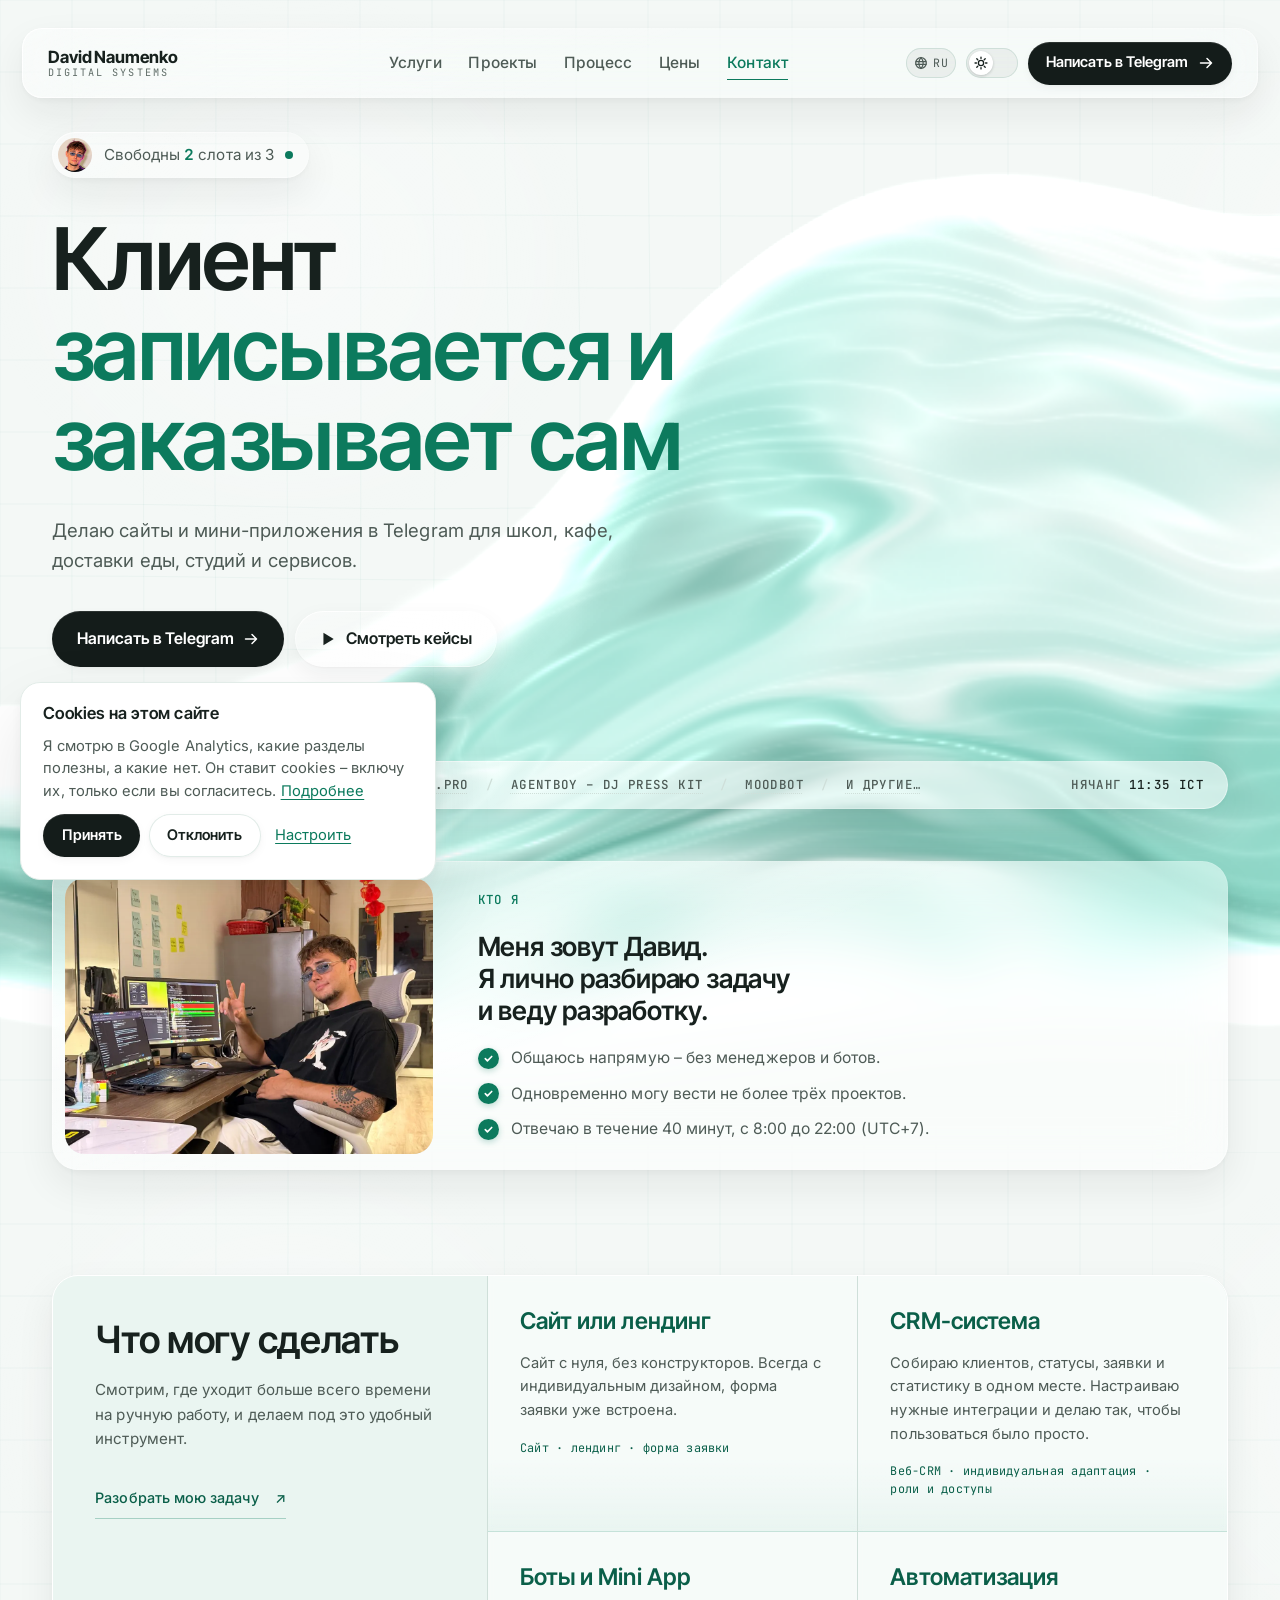
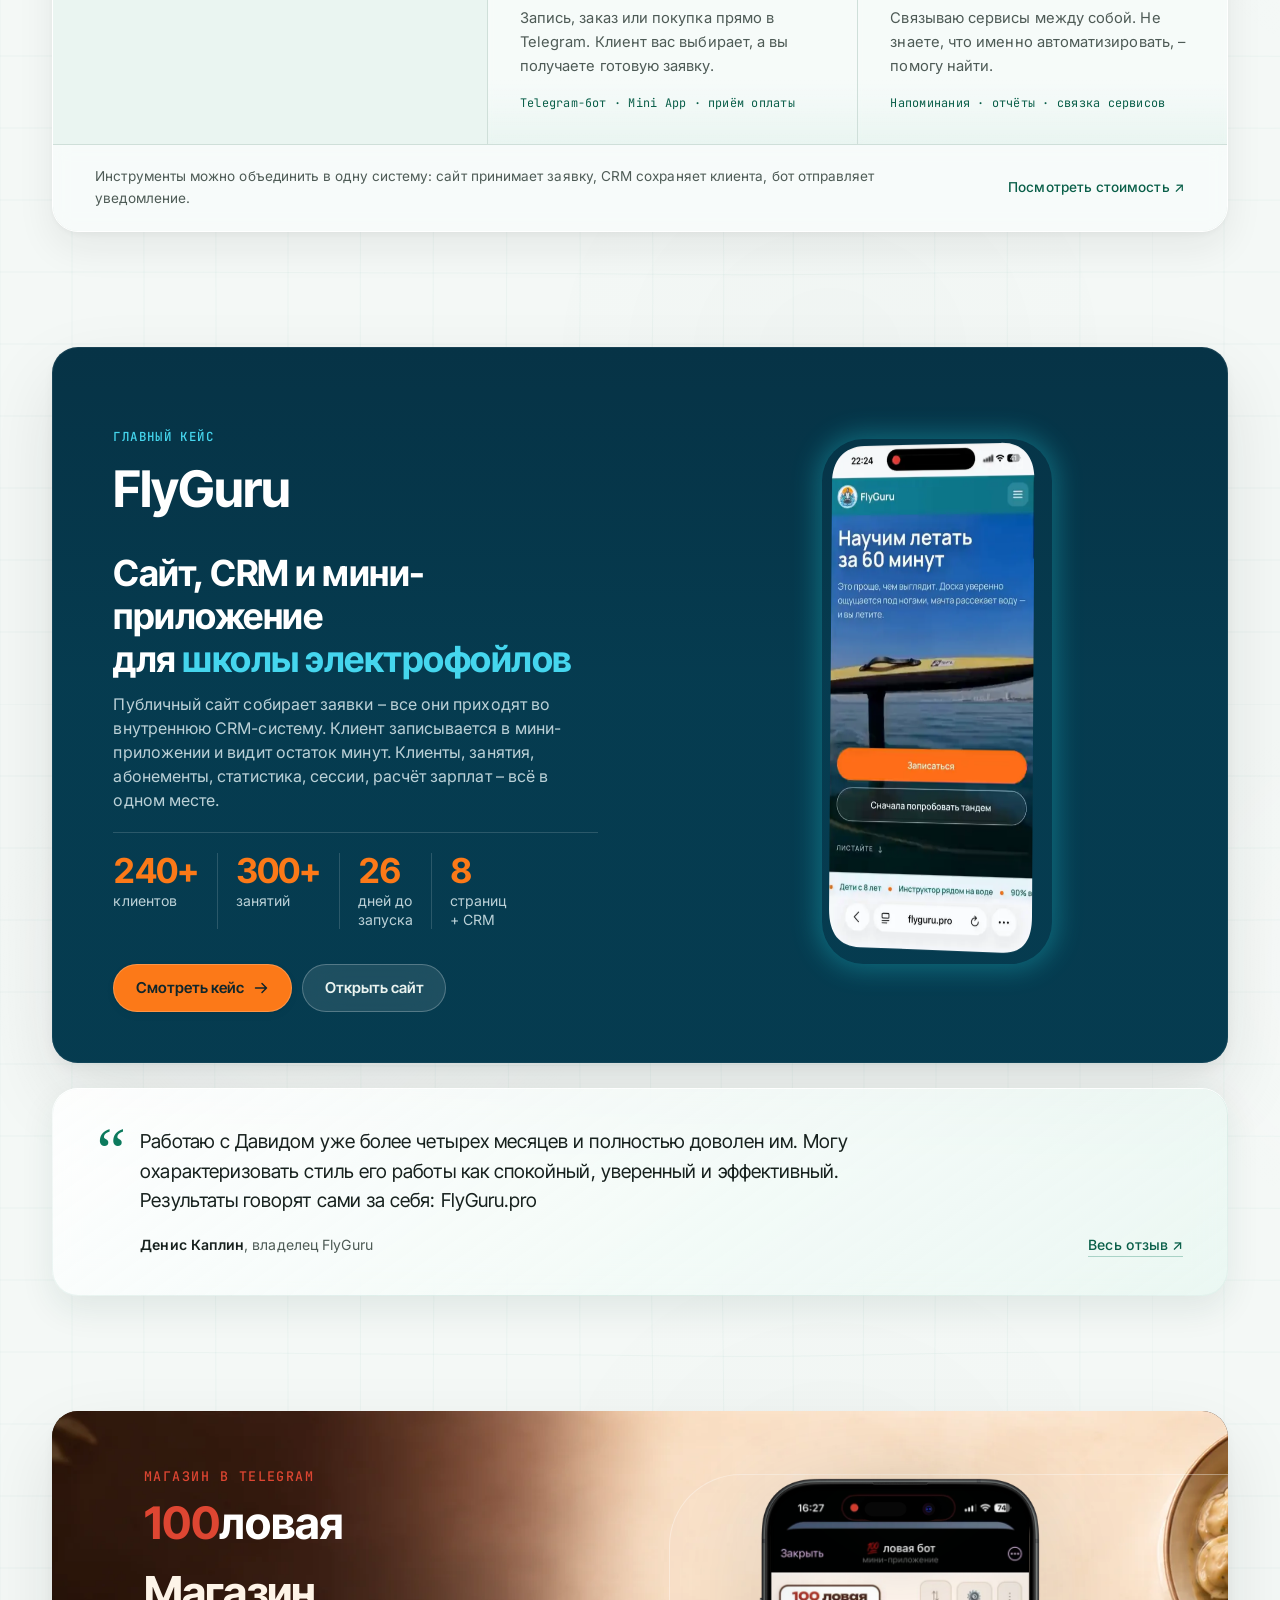
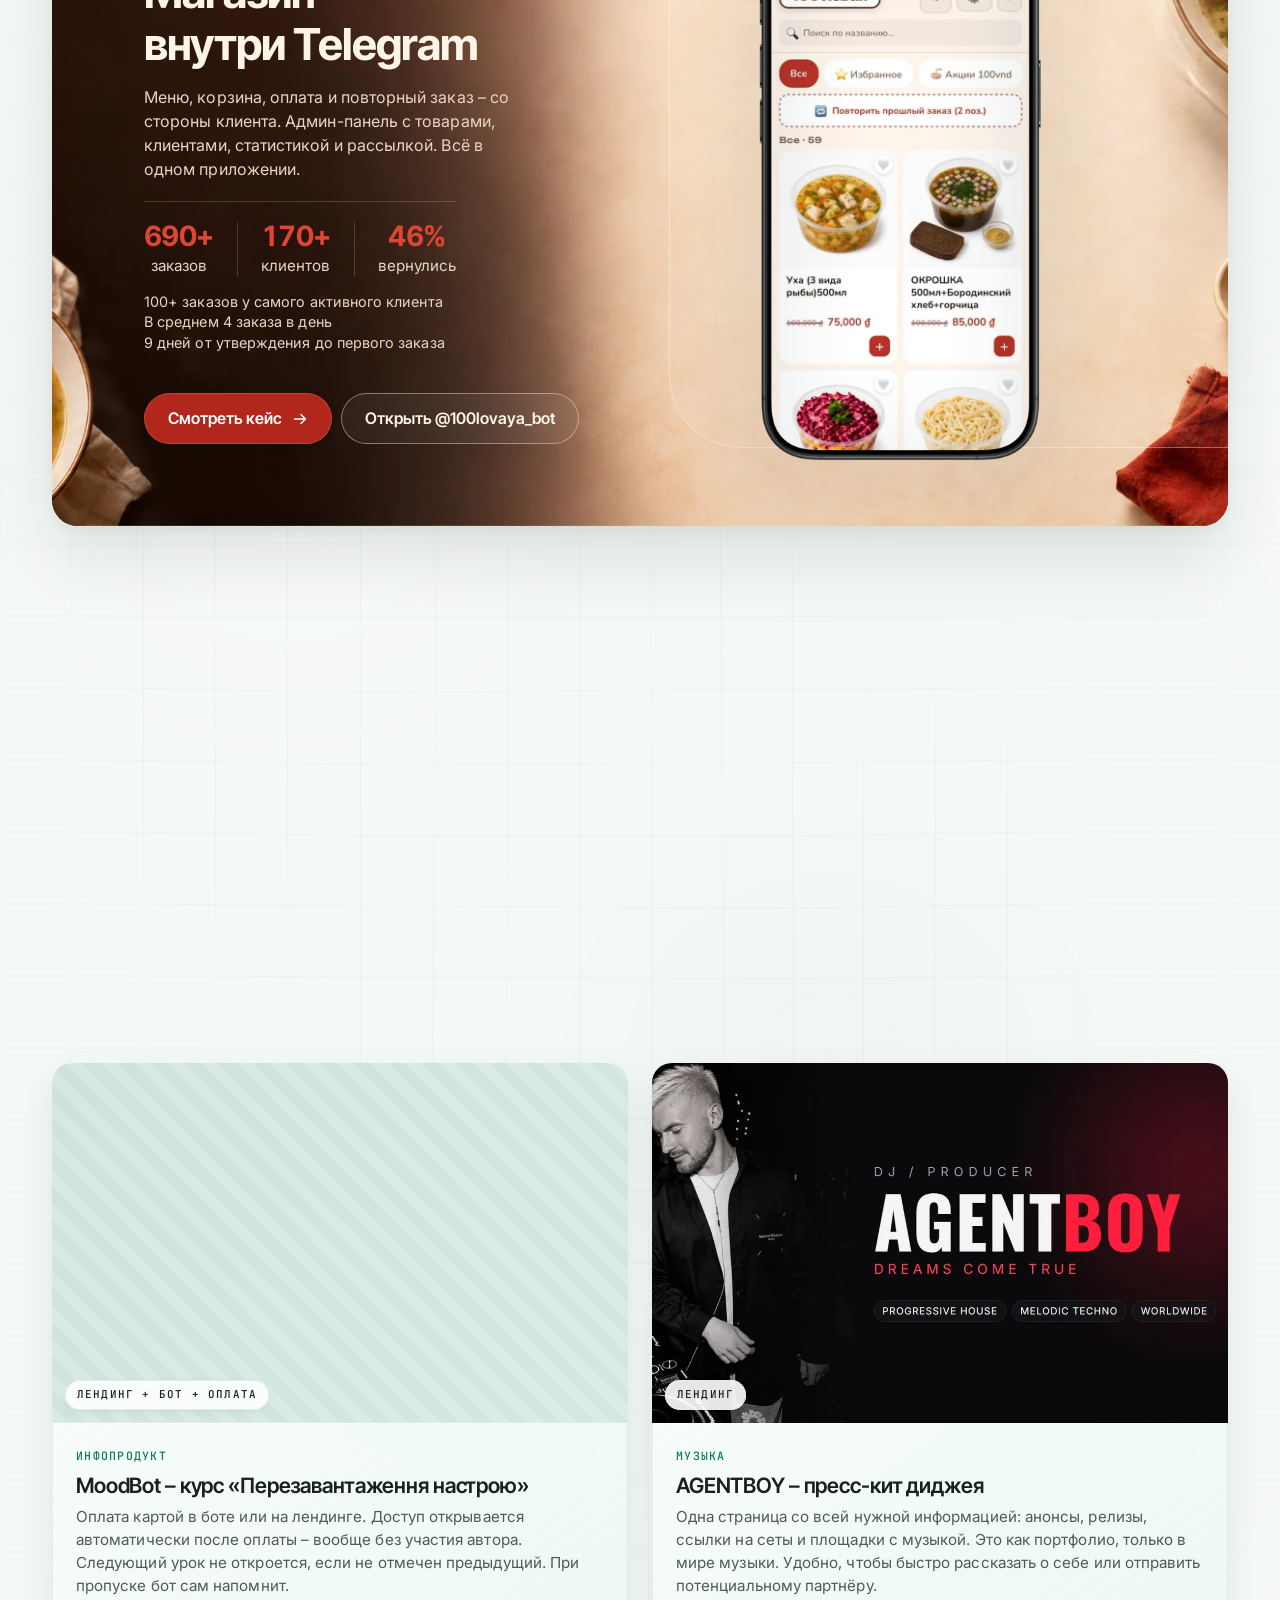
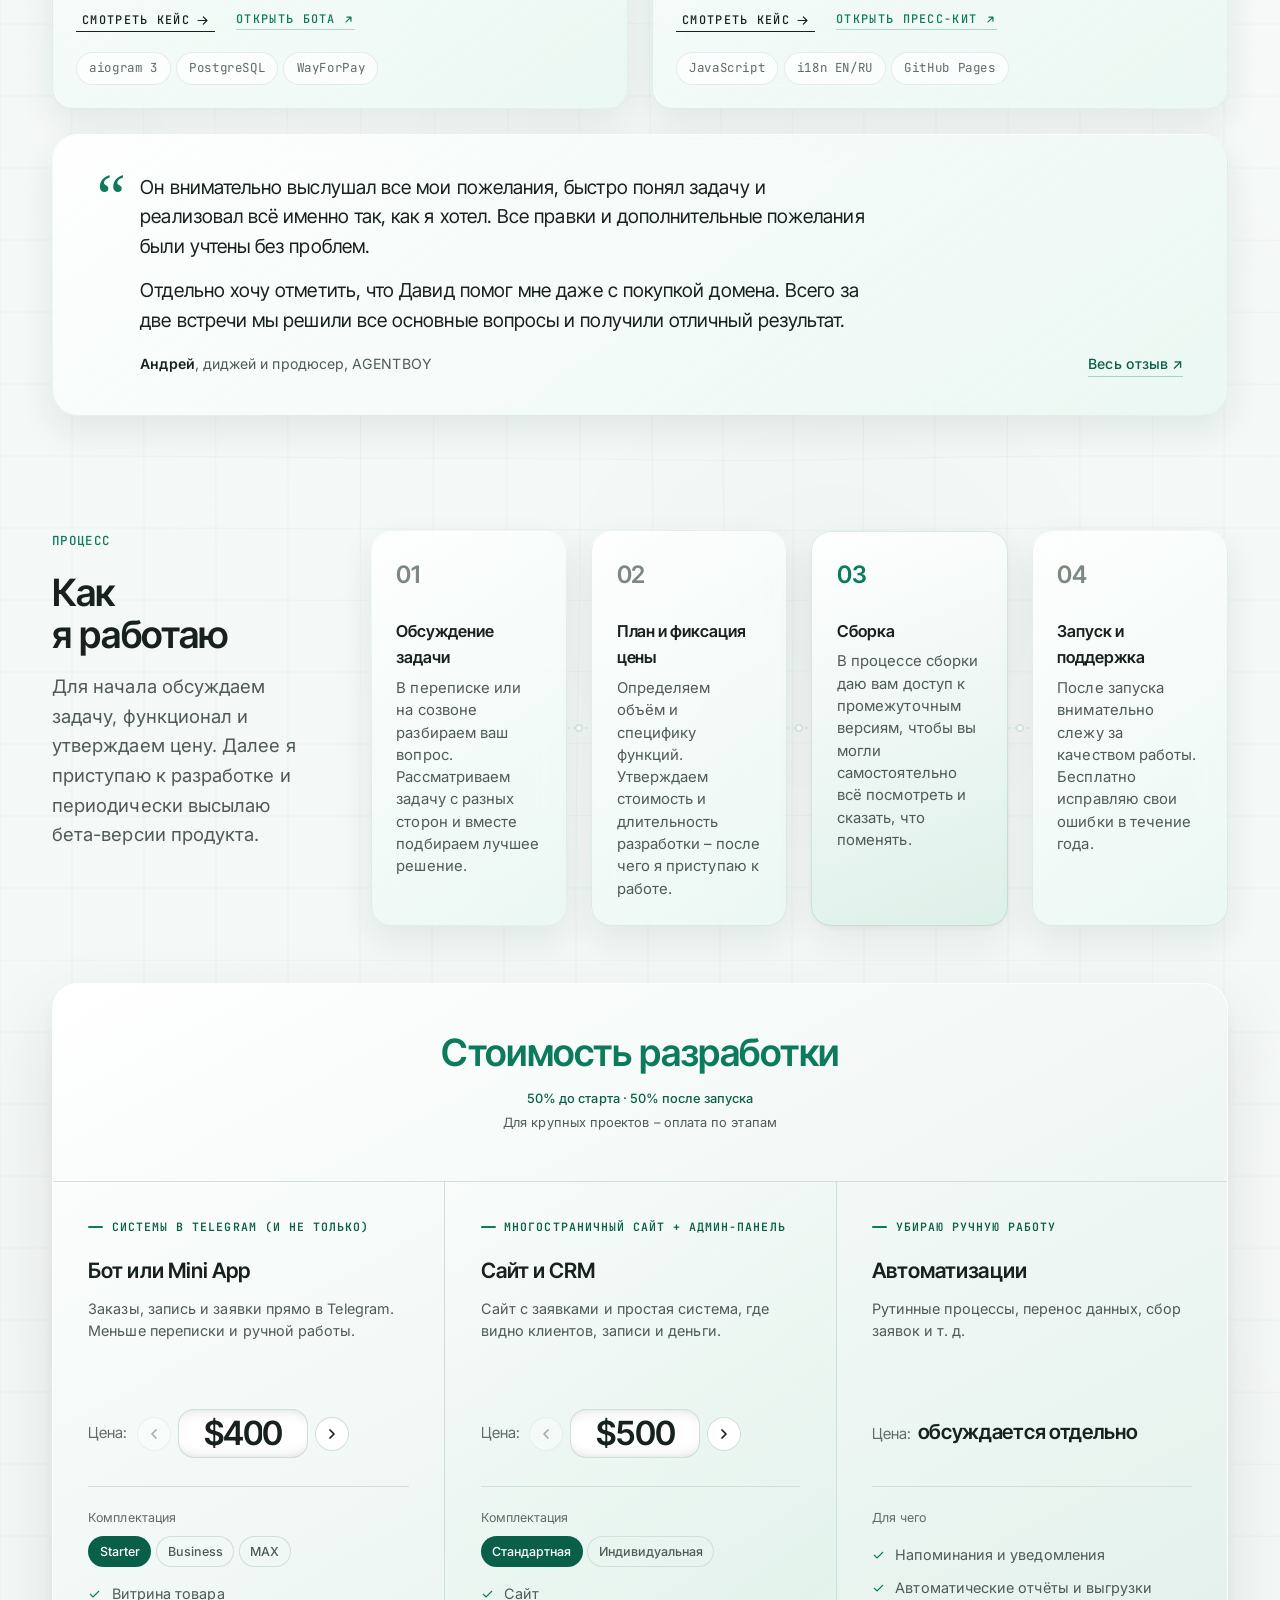
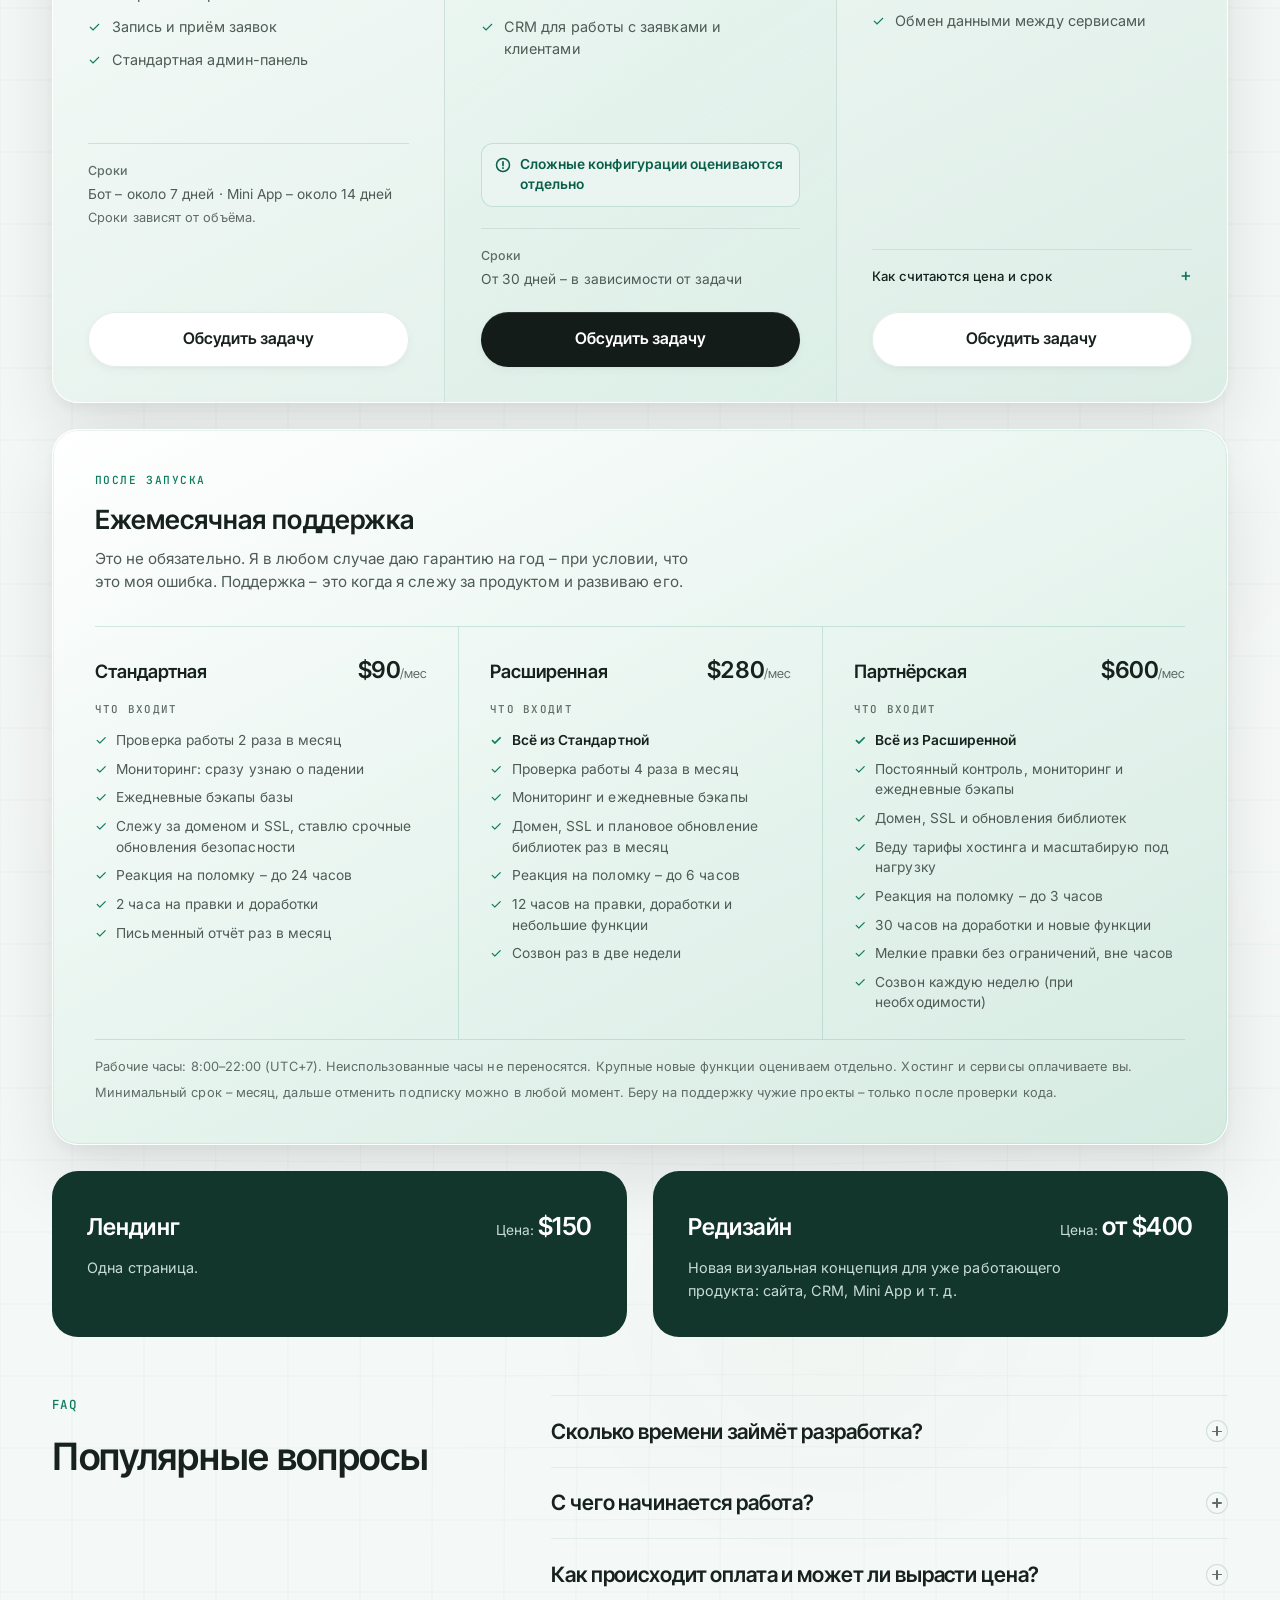
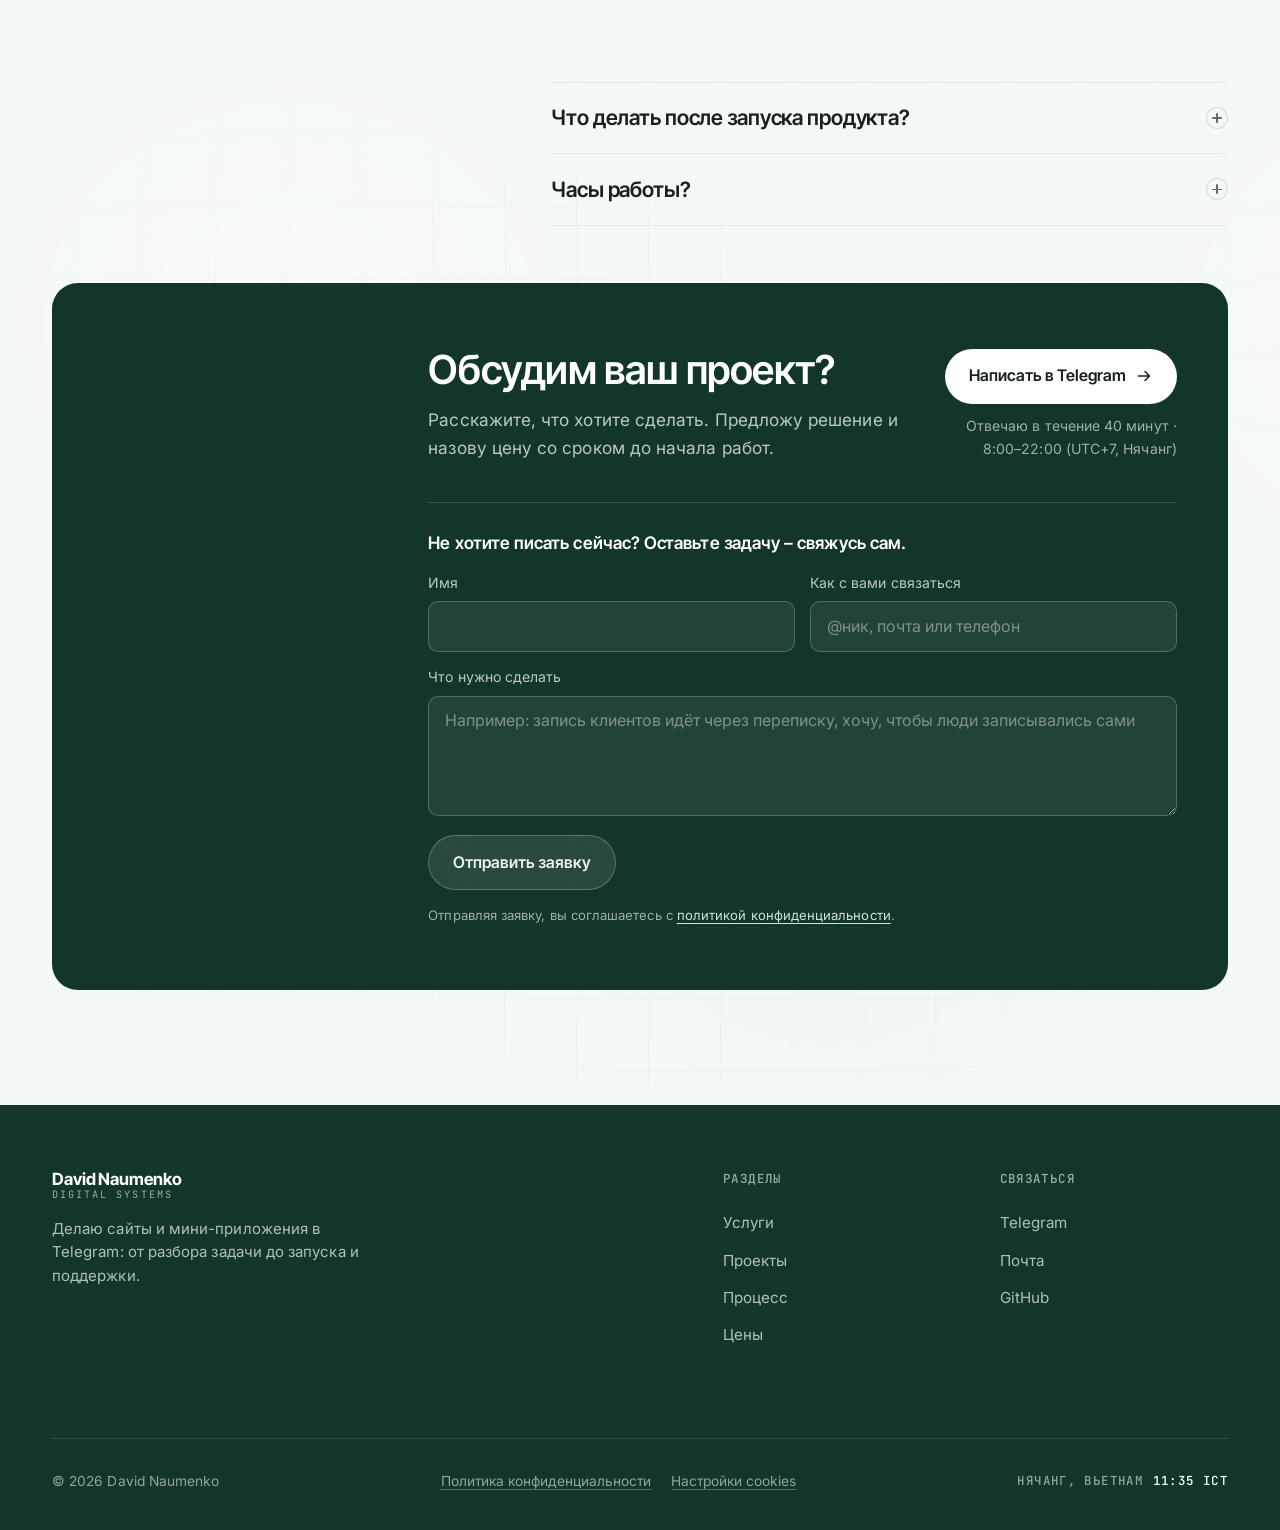
==== commit f3197eee: "Open Starter by default in bot pricing Co-Authored-By: Claude Opus 5.5 <noreply@anthropic.com>" ====
--- a/index.html
+++ b/index.html
@@ -3,7 +3,7 @@
 <head>
 <meta charset="utf-8">
 <meta name="viewport" content="width=device-width, initial-scale=1">
-<title>David Naumenko – цифровые продукты и системы под ваши задачи</title>
+<title>David Naumenko: сайты и мини-приложения в Telegram</title>
 <meta name="description" content="Клиент записывается и заказывает сам: делаю сайты и мини-приложения в Telegram для школ, кафе, доставки еды, студий и сервисов.">
 
 <link rel="icon" type="image/png" sizes="32x32" href="assets/img/favicon-32.png">
@@ -41,12 +41,12 @@
 <meta property="og:site_name" content="David Naumenko">
 <meta property="og:locale" content="ru_RU">
 <meta property="og:url" content="https://davidnaumenko.com/">
-<meta property="og:title" content="David Naumenko – цифровые продукты и системы под ваши задачи">
+<meta property="og:title" content="David Naumenko: сайты и мини-приложения в Telegram">
 <meta property="og:description" content="Клиент записывается и заказывает сам: делаю сайты и мини-приложения в Telegram для школ, кафе, доставки еды, студий и сервисов.">
 <meta property="og:image" content="https://davidnaumenko.com/assets/img/og.jpg">
 <meta property="og:image:width" content="1200">
 <meta property="og:image:height" content="630">
-<meta property="og:image:alt" content="David Naumenko – индивидуальные решения под ваши процессы: экраны CRM FlyGuru и Mini App 100ловой">
+<meta property="og:image:alt" content="David Naumenko: клиент записывается и заказывает сам. Экраны CRM FlyGuru и Mini App 100ловой">
 <meta name="twitter:card" content="summary_large_image">
 
 <link rel="preconnect" href="https://fonts.googleapis.com">
@@ -69,7 +69,7 @@
     </a>
 
     <nav class="nav" aria-label="Основная навигация">
-      <a href="#solutions" class="nav__link">Системы</a>
+      <a href="#solutions" class="nav__link">Услуги</a>
       <a href="#work" class="nav__link">Проекты</a>
       <a href="#process" class="nav__link">Процесс</a>
       <a href="#pricing" class="nav__link">Цены</a>
@@ -115,7 +115,7 @@
 
 <div class="sheet" id="sheet" hidden>
   <nav class="sheet__nav" aria-label="Мобильная навигация">
-    <a href="#solutions">Системы</a>
+    <a href="#solutions">Услуги</a>
     <a href="#work">Проекты</a>
     <a href="#process">Процесс</a>
     <a href="#pricing">Цены</a>
@@ -177,7 +177,7 @@
       <div class="rail__inner glass">
         <span class="rail__live">
           <span class="rail__dot" aria-hidden="true"></span>
-          Активные проекты
+          Проекты
         </span>
         <span class="rail__sep" aria-hidden="true">/</span>
         <a class="rail__item rail__val rail__link" href="#case-100lovaya" data-case="100lovaya">100ловая Mini App</a>
@@ -230,8 +230,8 @@
     <div class="solutions__panel">
       <canvas class="water water--accent solutions__water" data-flow="basin" aria-hidden="true"></canvas>
       <header class="solutions__head reveal">
-        <h2 class="h2">Системы под ваши задачи</h2>
-        <p class="solutions__intro">Определяем, где вы тратите больше всего времени на ручную работу. Исходя из этого – собираю удобный инструмент.</p>
+        <h2 class="h2">Что могу сделать</h2>
+        <p class="solutions__intro">Смотрим, где уходит больше всего времени на ручную работу, и делаем под это удобный инструмент.</p>
         <a href="https://t.me/davidnaumenko" class="solutions__link" target="_blank" rel="noopener">Разобрать мою задачу <span aria-hidden="true">↗</span></a>
       </header>
       <div class="sol">
@@ -242,7 +242,7 @@
         </article>
         <article class="sol__card reveal">
           <h3 class="sol__h">CRM-система</h3>
-          <p>Собираю клиентов, статусы, заявки и статистику в одном месте. Настраиваю нужные интеграции и стараюсь максимально всё упростить.</p>
+          <p>Собираю клиентов, статусы, заявки и статистику в одном месте. Настраиваю нужные интеграции и делаю так, чтобы пользоваться было просто.</p>
           <p class="sol__how">Веб-CRM&nbsp;· индивидуальная&nbsp;адаптация&nbsp;· роли&nbsp;и&nbsp;доступы</p>
         </article>
         <article class="sol__card reveal">
@@ -282,11 +282,9 @@
       <div class="fgh__text">
         <p class="label mono">Главный кейс</p>
         <h2 class="fgh__title">FlyGuru</h2>
-        <p class="fgh__sub">Сайт и система управления <br>для <em>школы электрофойлов</em></p>
+        <p class="fgh__sub">Сайт, CRM и мини-приложение <br>для <em>школы электрофойлов</em></p>
         <p class="fgh__lead">
-          Публичный сайт собирает заявки – все они приходят во внутреннюю
-          CRM-систему. Клиенты, занятия, абонементы, статистика, сессии,
-          расчёт зарплат – всё в одном месте.
+          Публичный сайт собирает заявки – все они приходят во внутреннюю CRM-систему. Клиент записывается в мини-приложении и видит остаток минут. Клиенты, занятия, абонементы, статистика, сессии, расчёт зарплат – всё в одном месте.
         </p>
 
         <!-- клиенты и занятия – из боевой базы школы (Supabase); 26 дней – от первой
@@ -348,7 +346,7 @@
     <template id="case-flyguru" data-theme="flyguru">
       <div class="cv__id">
         <h2 class="cv__title" id="cv-title-flyguru">FlyGuru</h2>
-        <p class="cv__sub">Сайт и CRM для школы электрофойлов в Нячанге</p>
+        <p class="cv__sub">Сайт, CRM и мини-приложение для школы электрофойлов в Нячанге</p>
       </div>
 
       <section class="cv__gal" aria-label="Экраны проекта">
@@ -476,6 +474,7 @@
             <ul class="cv__list" role="list">
               <li>Сайт: обучение, тандем, клуб, прайс, отзывы, контакты с картой</li>
               <li>Заявки с сайта приходят в кабинет и в Telegram-бот</li>
+              <li>Telegram Mini App: клиент записывается и видит остаток минут</li>
               <li>4 кабинета: админ, инструктор, механик, СММ</li>
               <li>Открытие и закрытие смены с помощью фото</li>
               <li>Абонементы с остатком минут и сроком сгорания</li>
@@ -537,7 +536,7 @@
       <div class="p100__plate" aria-hidden="true"></div>
 
       <div class="p100__text">
-        <p class="label mono">Первый реальный проект</p>
+        <p class="label mono">Магазин в Telegram</p>
 
         <h2 class="p100__h">
           <span class="p100__logo"><span class="p100__logo-num">100</span>ловая</span>
@@ -1137,29 +1136,29 @@
       <article class="plan reveal" id="plan-bot">
         <p class="plan__kind mono">Системы в Telegram (и&nbsp;не&nbsp;только)</p>
         <h3 class="plan__h">Бот или Mini App</h3>
-        <p class="plan__for">Автоматизация заказов, записи и заявок. Меньше ручной работы – больше времени на развитие.</p>
+        <p class="plan__for">Заказы, запись и заявки прямо в Telegram. Меньше переписки и ручной работы.</p>
         <div class="plan__price drum" data-drum data-hot="900" data-old="1100">
           <span class="drum__label">Цена:</span>
           <button type="button" class="drum__arrow" data-step="-1" aria-label="Дешевле"><svg viewBox="0 0 14 14" fill="none" aria-hidden="true"><path d="M9 3L5 7l4 4" stroke="currentColor" stroke-width="1.7" stroke-linecap="round" stroke-linejoin="round"/></svg></button>
-          <div class="drum__win" role="slider" tabindex="0" aria-label="Цена: бот или Mini App">$900</div>
+          <div class="drum__win" role="slider" tabindex="0" aria-label="Цена: бот или Mini App">$400</div>
           <button type="button" class="drum__arrow" data-step="1" aria-label="Дороже"><svg viewBox="0 0 14 14" fill="none" aria-hidden="true"><path d="M5 3l4 4-4 4" stroke="currentColor" stroke-width="1.7" stroke-linecap="round" stroke-linejoin="round"/></svg></button>
         </div>
         <div class="kit">
           <div class="kit__top">
             <span class="kit__label">Комплектация</span>
             <div class="kit__chips">
-              <button type="button" class="kit__chip" data-v="400" aria-pressed="false">Starter</button>
-              <button type="button" class="kit__chip" data-v="900" aria-pressed="true">Business</button>
+              <button type="button" class="kit__chip" data-v="400" aria-pressed="true">Starter</button>
+              <button type="button" class="kit__chip" data-v="900" aria-pressed="false">Business</button>
               <button type="button" class="kit__chip" data-v="1500" aria-pressed="false">MAX</button>
             </div>
           </div>
           <div class="kit__lists">
-            <ul class="plan__list kit__list" data-v="400" role="list">
+            <ul class="plan__list kit__list is-on" data-v="400" role="list">
               <li>Витрина товара</li>
               <li>Запись и приём заявок</li>
               <li>Стандартная админ-панель</li>
             </ul>
-            <ul class="plan__list kit__list is-on" data-v="900" role="list">
+            <ul class="plan__list kit__list" data-v="900" role="list">
               <li><b>Всё из Starter</b></li>
               <li>База клиентов</li>
               <li>Статистика и рассылки</li>
@@ -1183,7 +1182,7 @@
       <article class="plan plan--on reveal" id="plan-crm">
         <p class="plan__kind mono">Многостраничный сайт + админ-панель</p>
         <h3 class="plan__h">Сайт и CRM</h3>
-        <p class="plan__for">Сайт – это лицо вашей компании в интернете. Качество сайта отражает подход к делу.</p>
+        <p class="plan__for">Сайт с заявками и простая система, где видно клиентов, записи и деньги.</p>
         <div class="plan__price drum" data-drum>
           <span class="drum__label">Цена:</span>
           <button type="button" class="drum__arrow" data-step="-1" aria-label="Дешевле"><svg viewBox="0 0 14 14" fill="none" aria-hidden="true"><path d="M9 3L5 7l4 4" stroke="currentColor" stroke-width="1.7" stroke-linecap="round" stroke-linejoin="round"/></svg></button>
@@ -1219,7 +1218,7 @@
       </article>
 
       <article class="plan reveal" id="plan-auto">
-        <p class="plan__kind mono">Устраняем рутину и ручную работу</p>
+        <p class="plan__kind mono">Убираю ручную работу</p>
         <h3 class="plan__h">Автоматизации</h3>
         <p class="plan__for">Рутинные процессы, перенос данных, сбор заявок и&nbsp;т.&nbsp;д.</p>
         <p class="plan__price plan__price--calc">Цена: <span>обсуждается отдельно</span></p>
@@ -1391,7 +1390,7 @@
       <canvas class="water water--dark" data-tone="dark" aria-hidden="true"></canvas>
       <div>
         <h2 class="final__h">Обсудим ваш проект?</h2>
-        <p>Расскажите, что съедает больше всего времени. Разберу процесс, предложу решение и назову срок с ценой до начала работ.</p>
+        <p>Расскажите, что хотите сделать. Предложу решение и назову цену со сроком до начала работ.</p>
       </div>
       <div class="final__side">
         <a href="https://t.me/davidnaumenko" class="btn btn--light" target="_blank" rel="noopener">
@@ -1452,15 +1451,14 @@
         <span class="brand__role">digital systems</span>
       </a>
       <p class="footer__tag">
-        Собираю сайты, CRM, Telegram-боты и автоматизации под ваши
-        процессы – от разбора задачи до запуска и поддержки.
+        Делаю сайты и мини-приложения в Telegram: от разбора задачи до запуска и поддержки.
       </p>
     </div>
 
     <nav class="footer__col" aria-label="Навигация в футере">
       <p class="footer__col-h">Разделы</p>
       <ul class="footer__list" role="list">
-        <li><a href="#solutions">Системы</a></li>
+        <li><a href="#solutions">Услуги</a></li>
         <li><a href="#work">Проекты</a></li>
         <li><a href="#process">Процесс</a></li>
         <li><a href="#pricing">Цены</a></li>
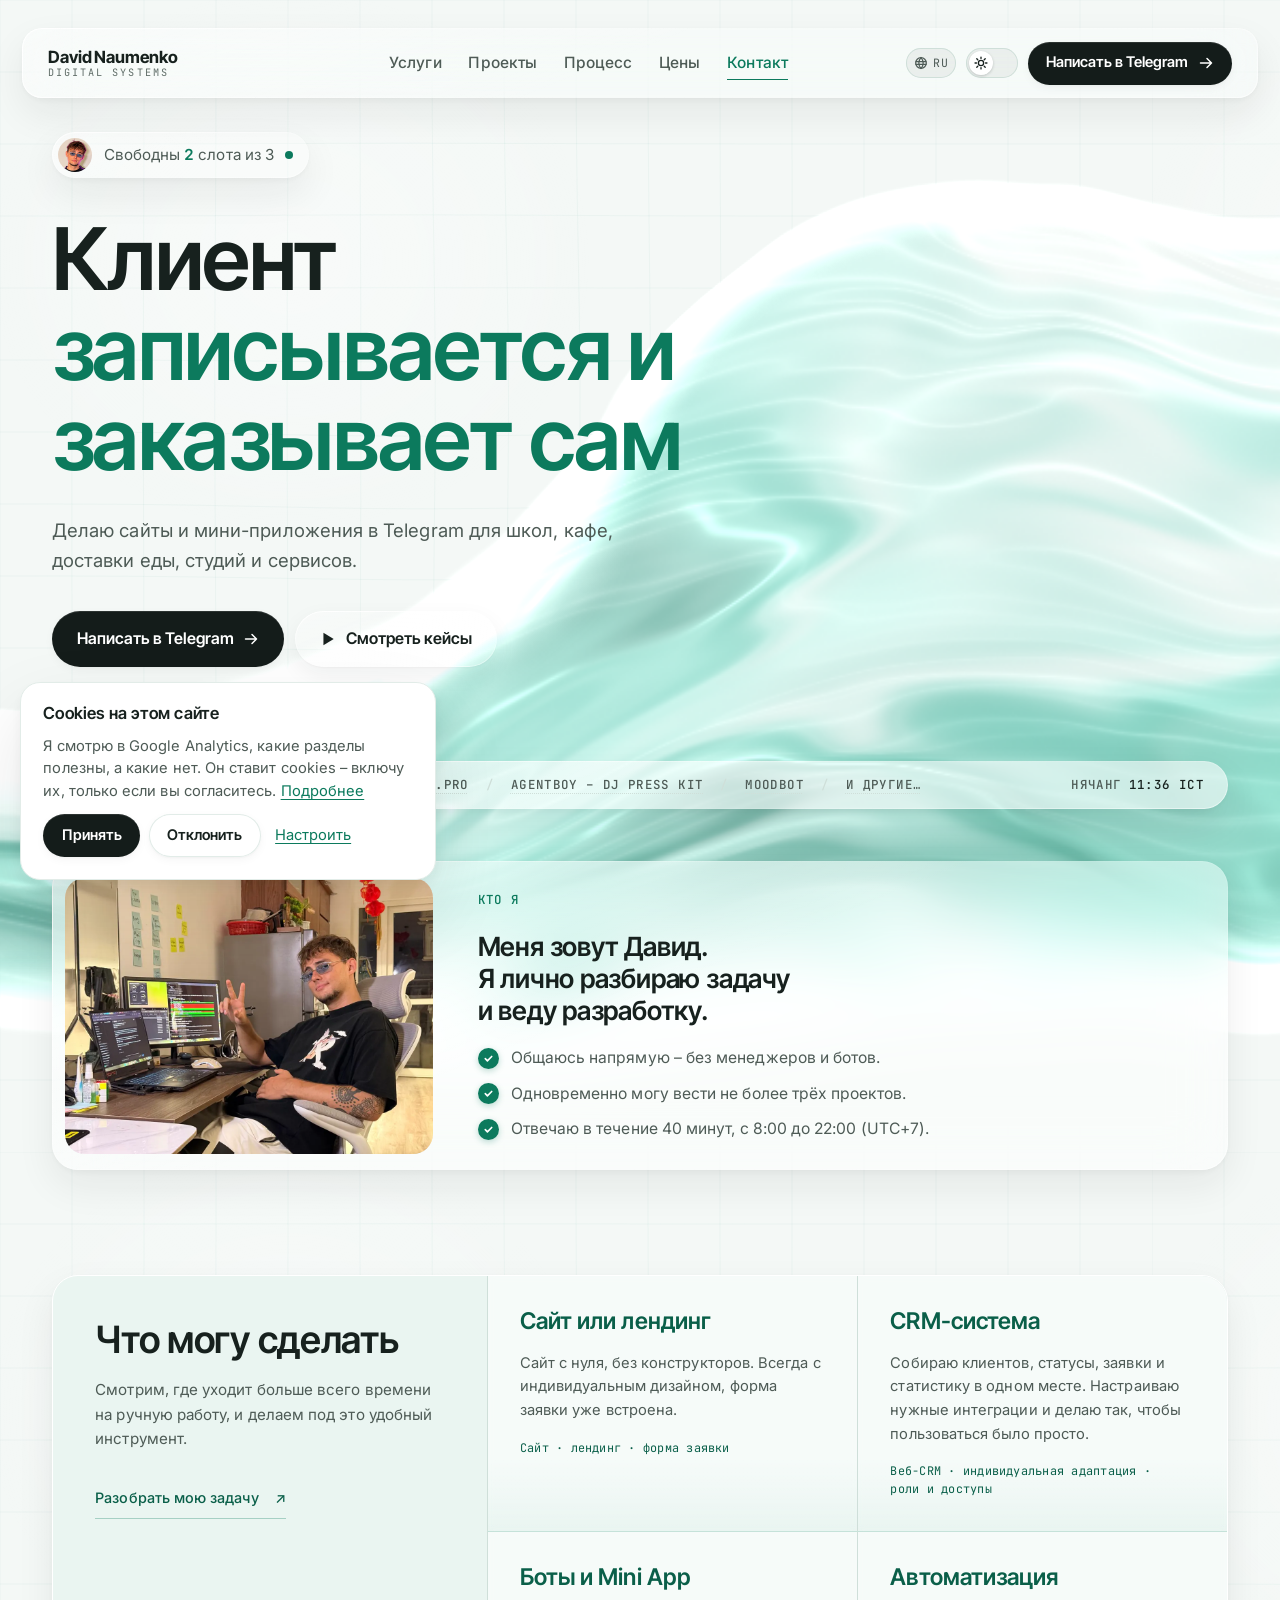
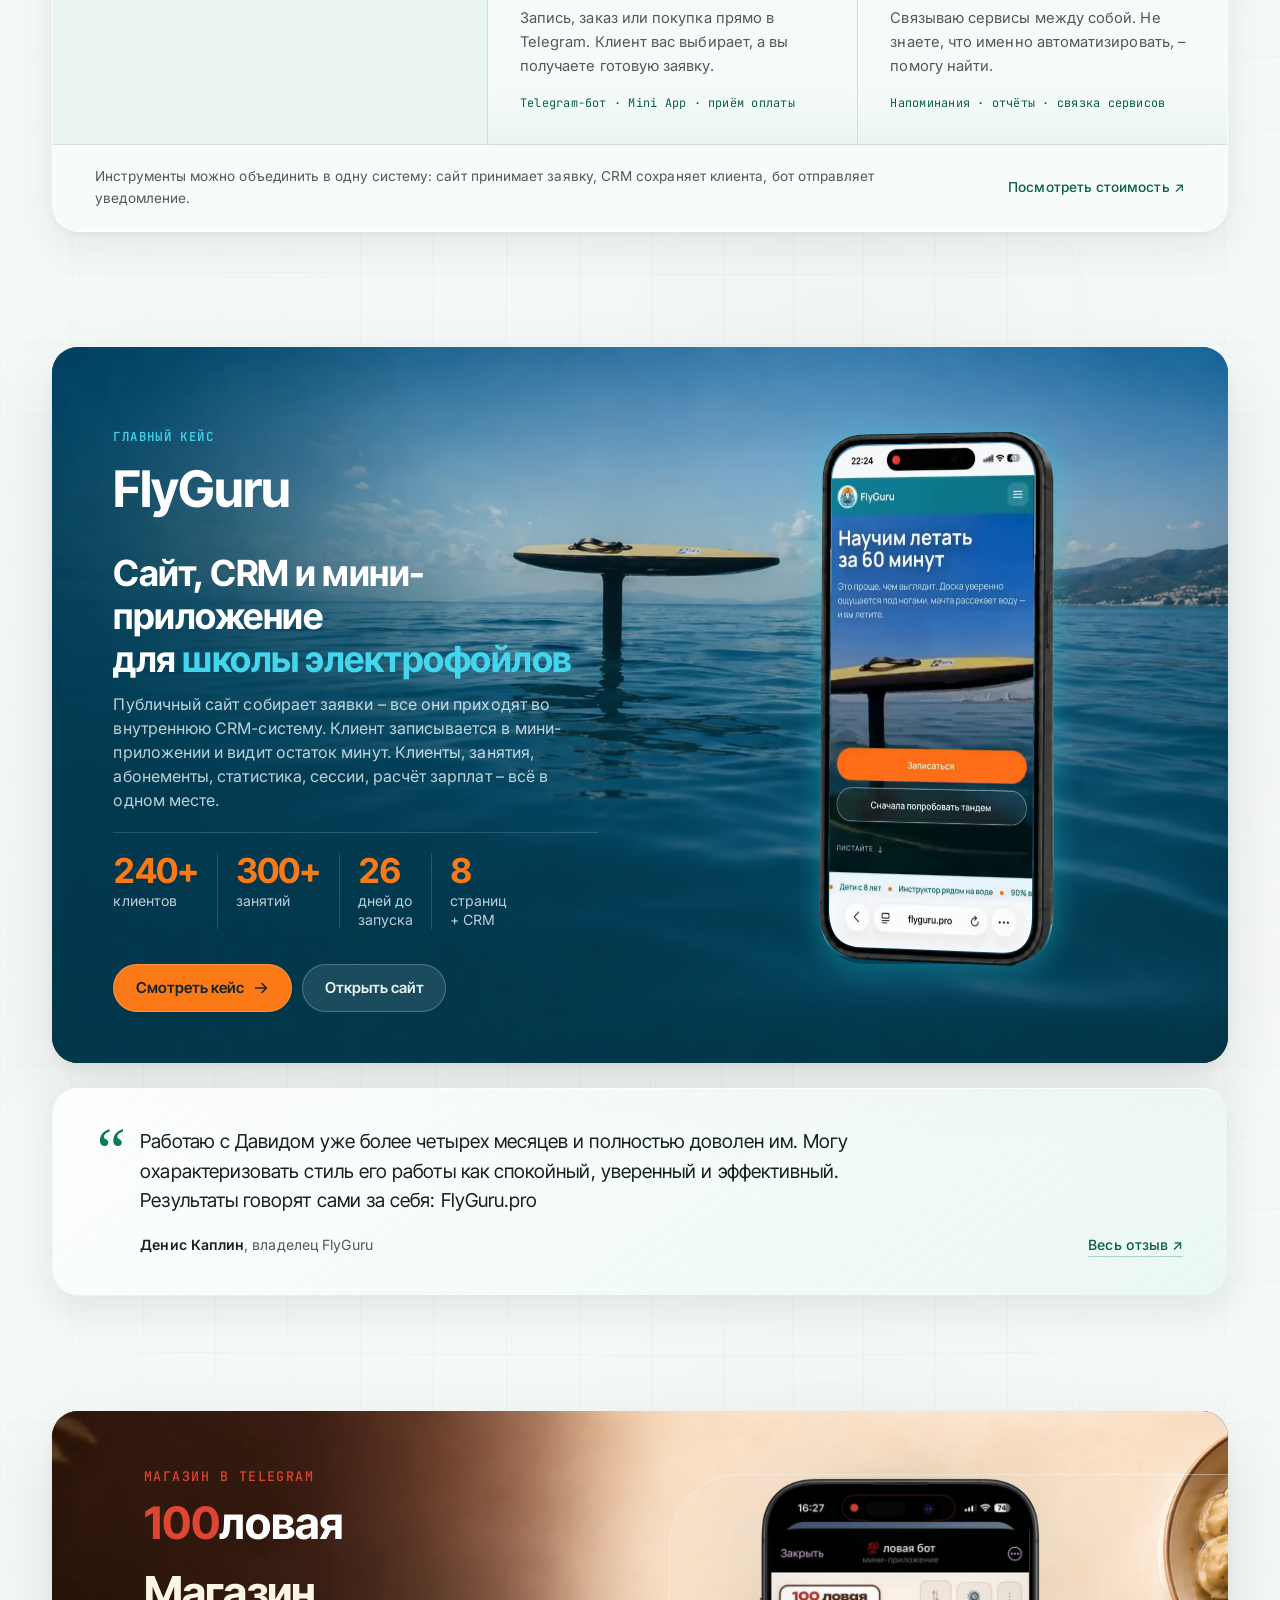
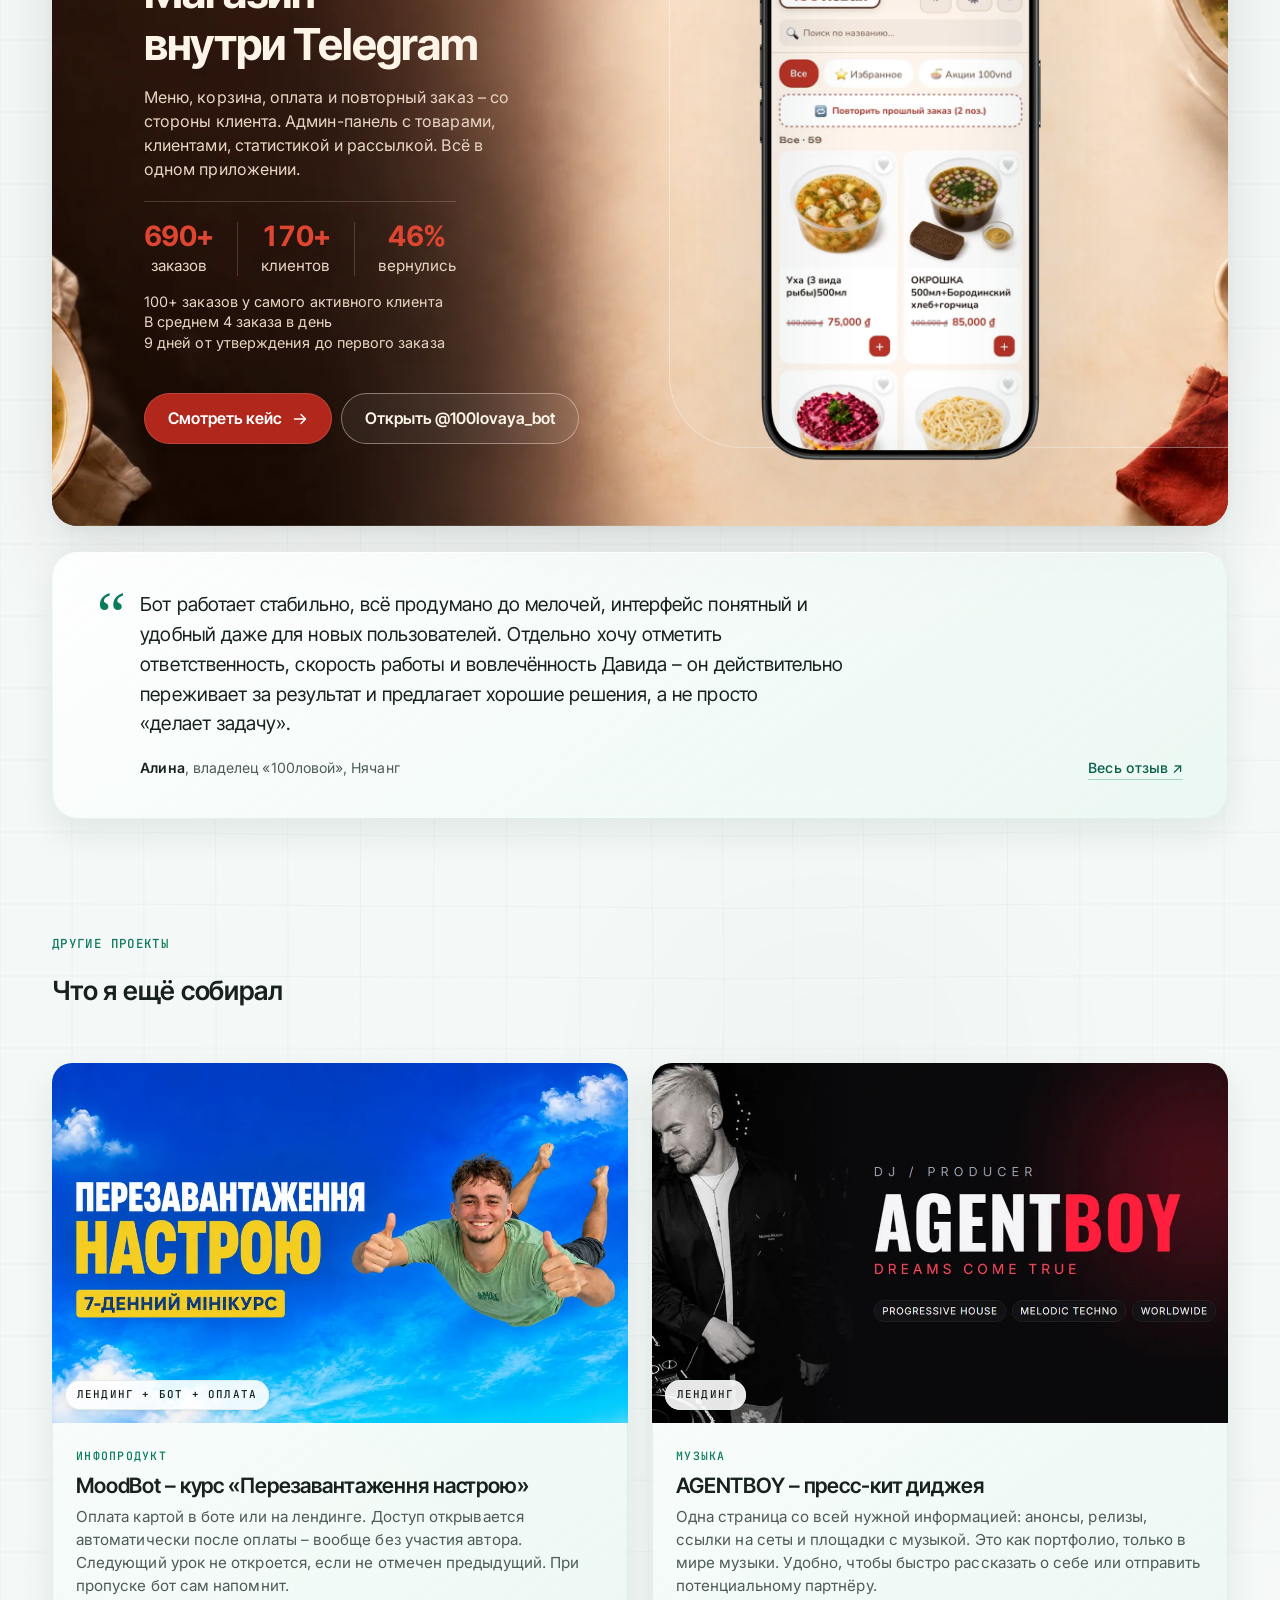
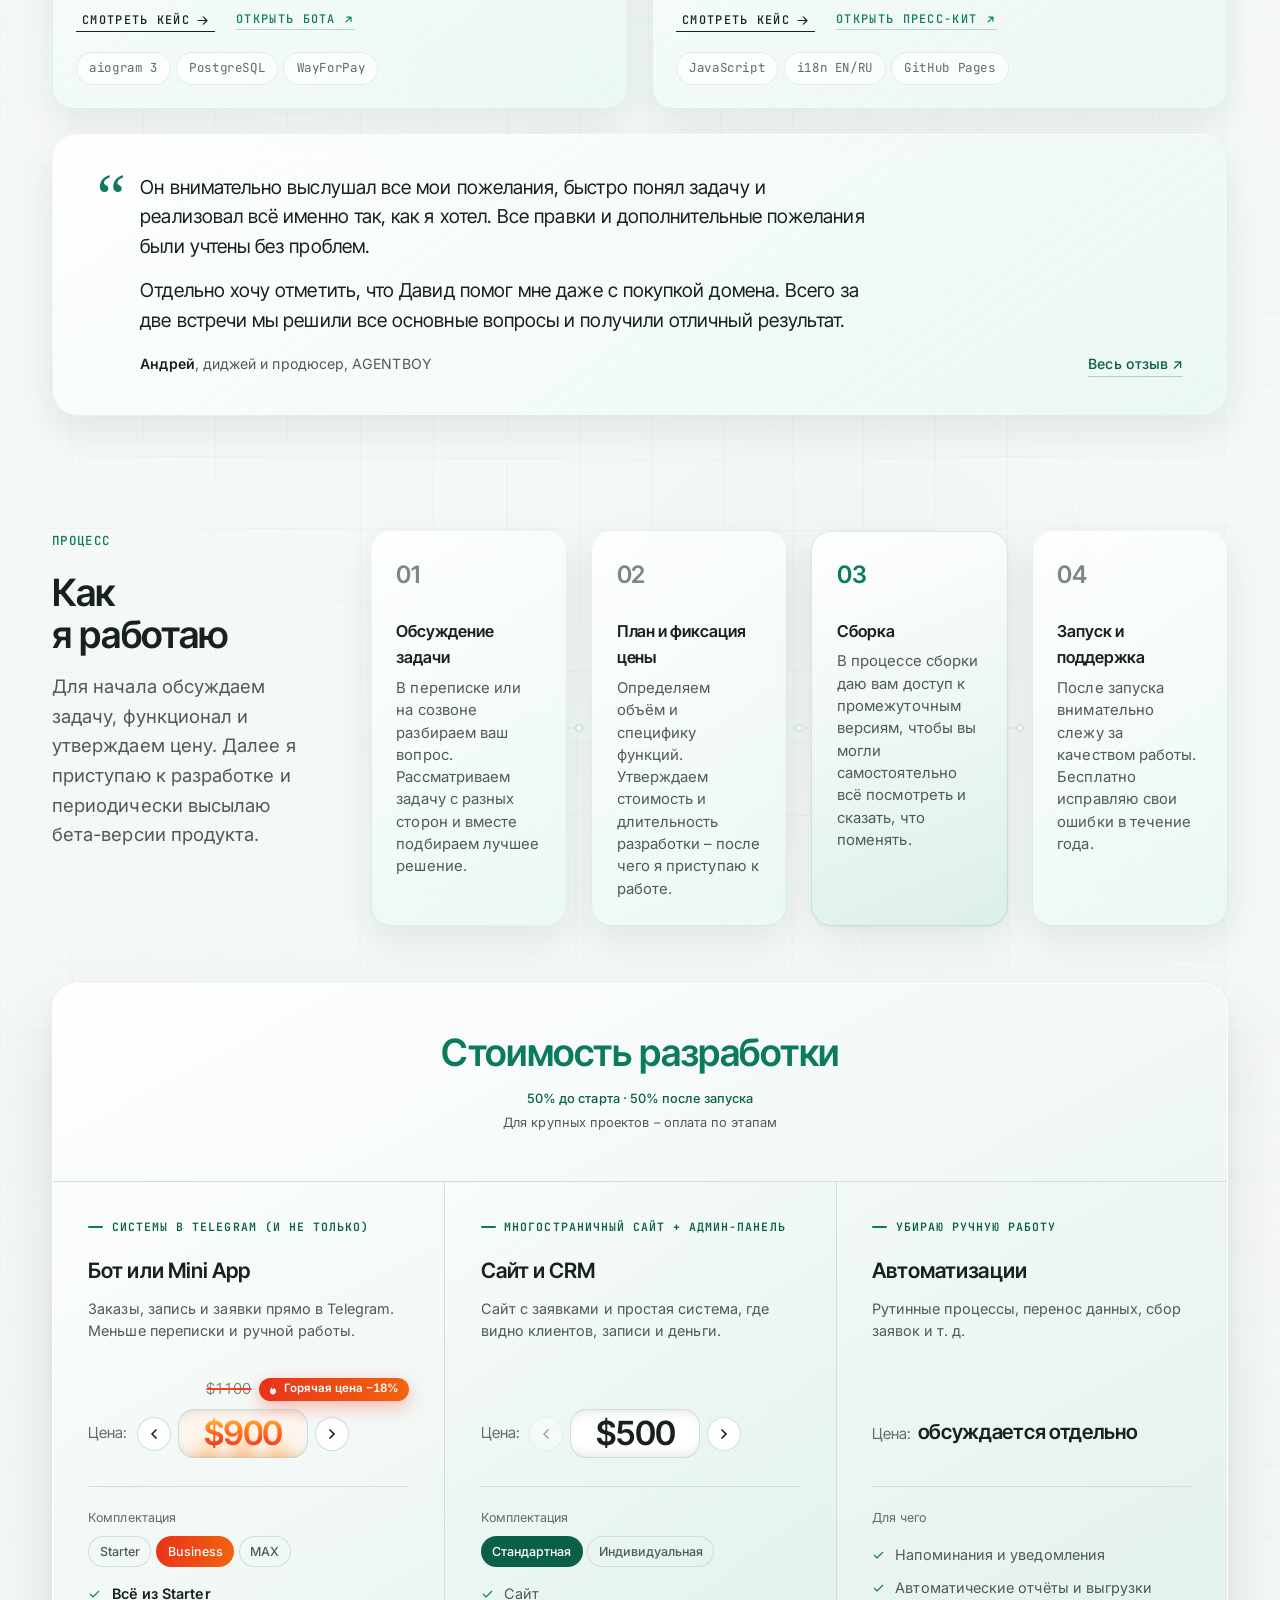
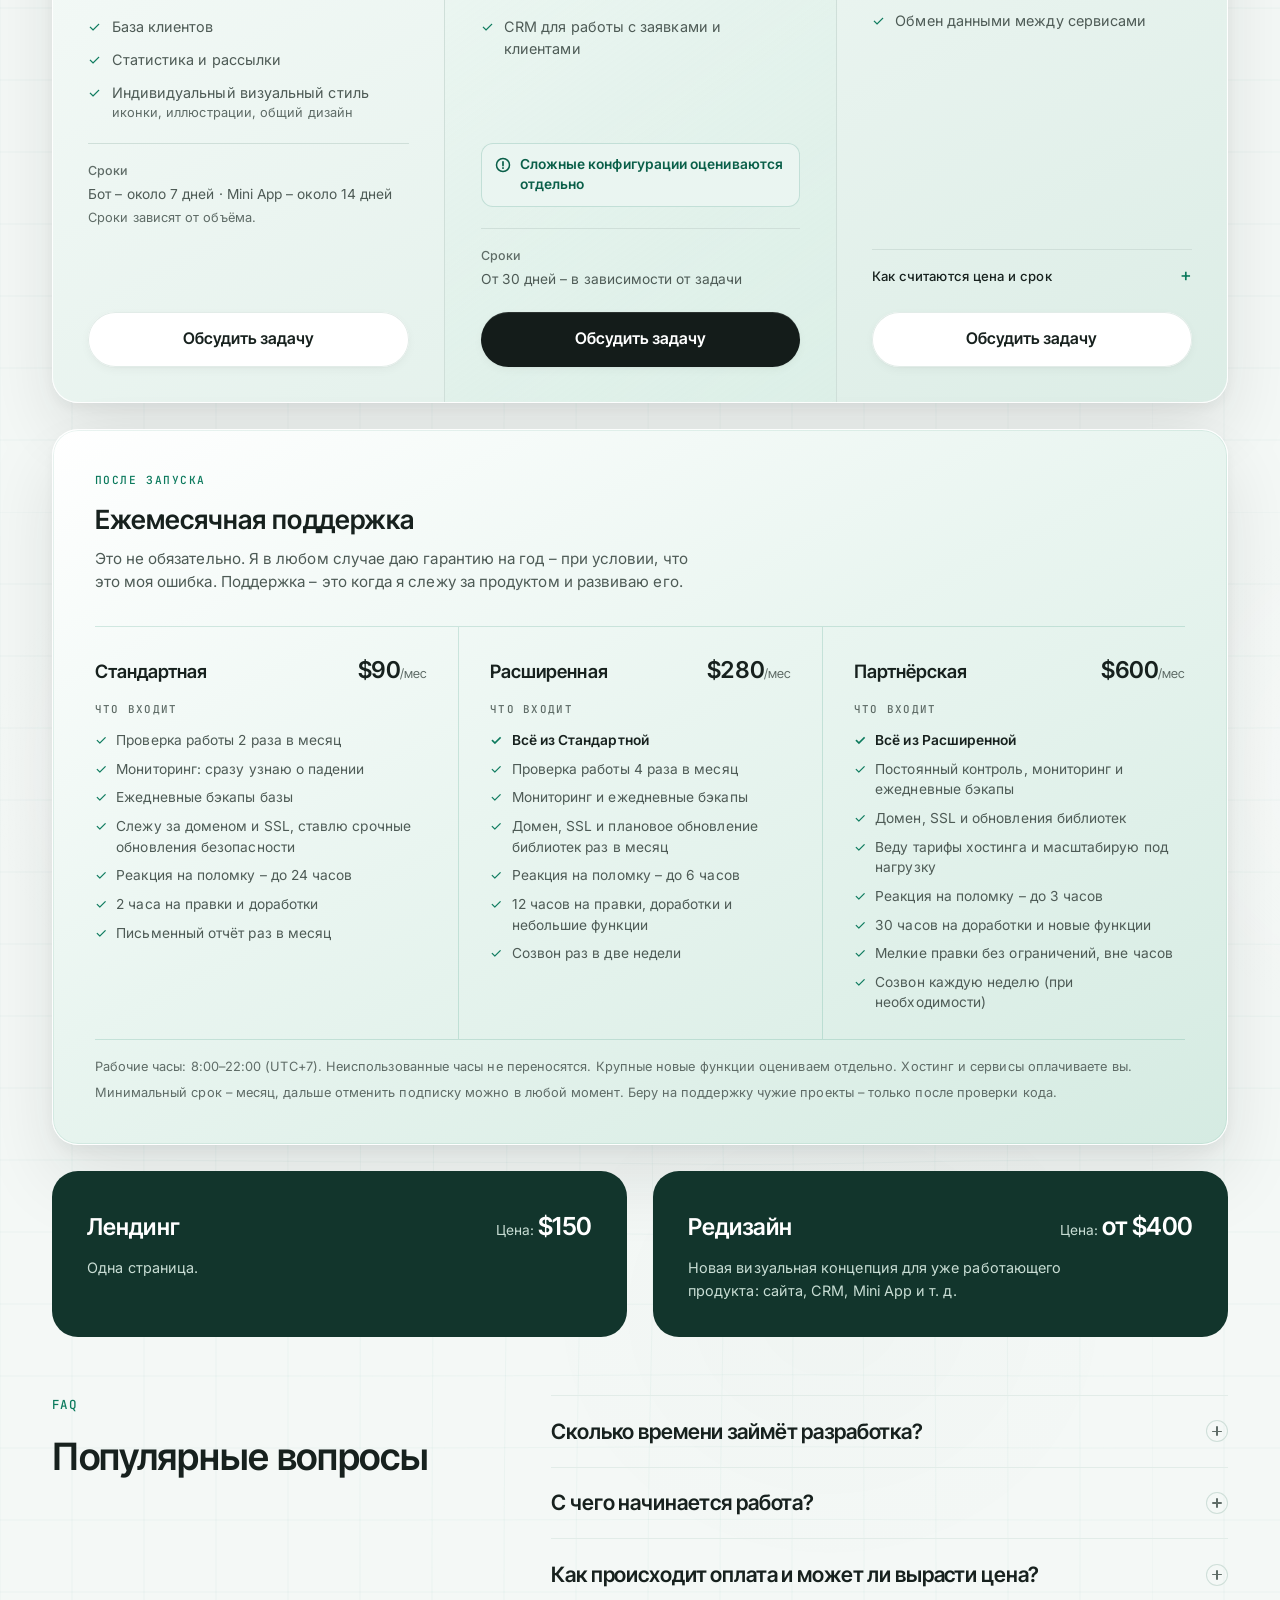
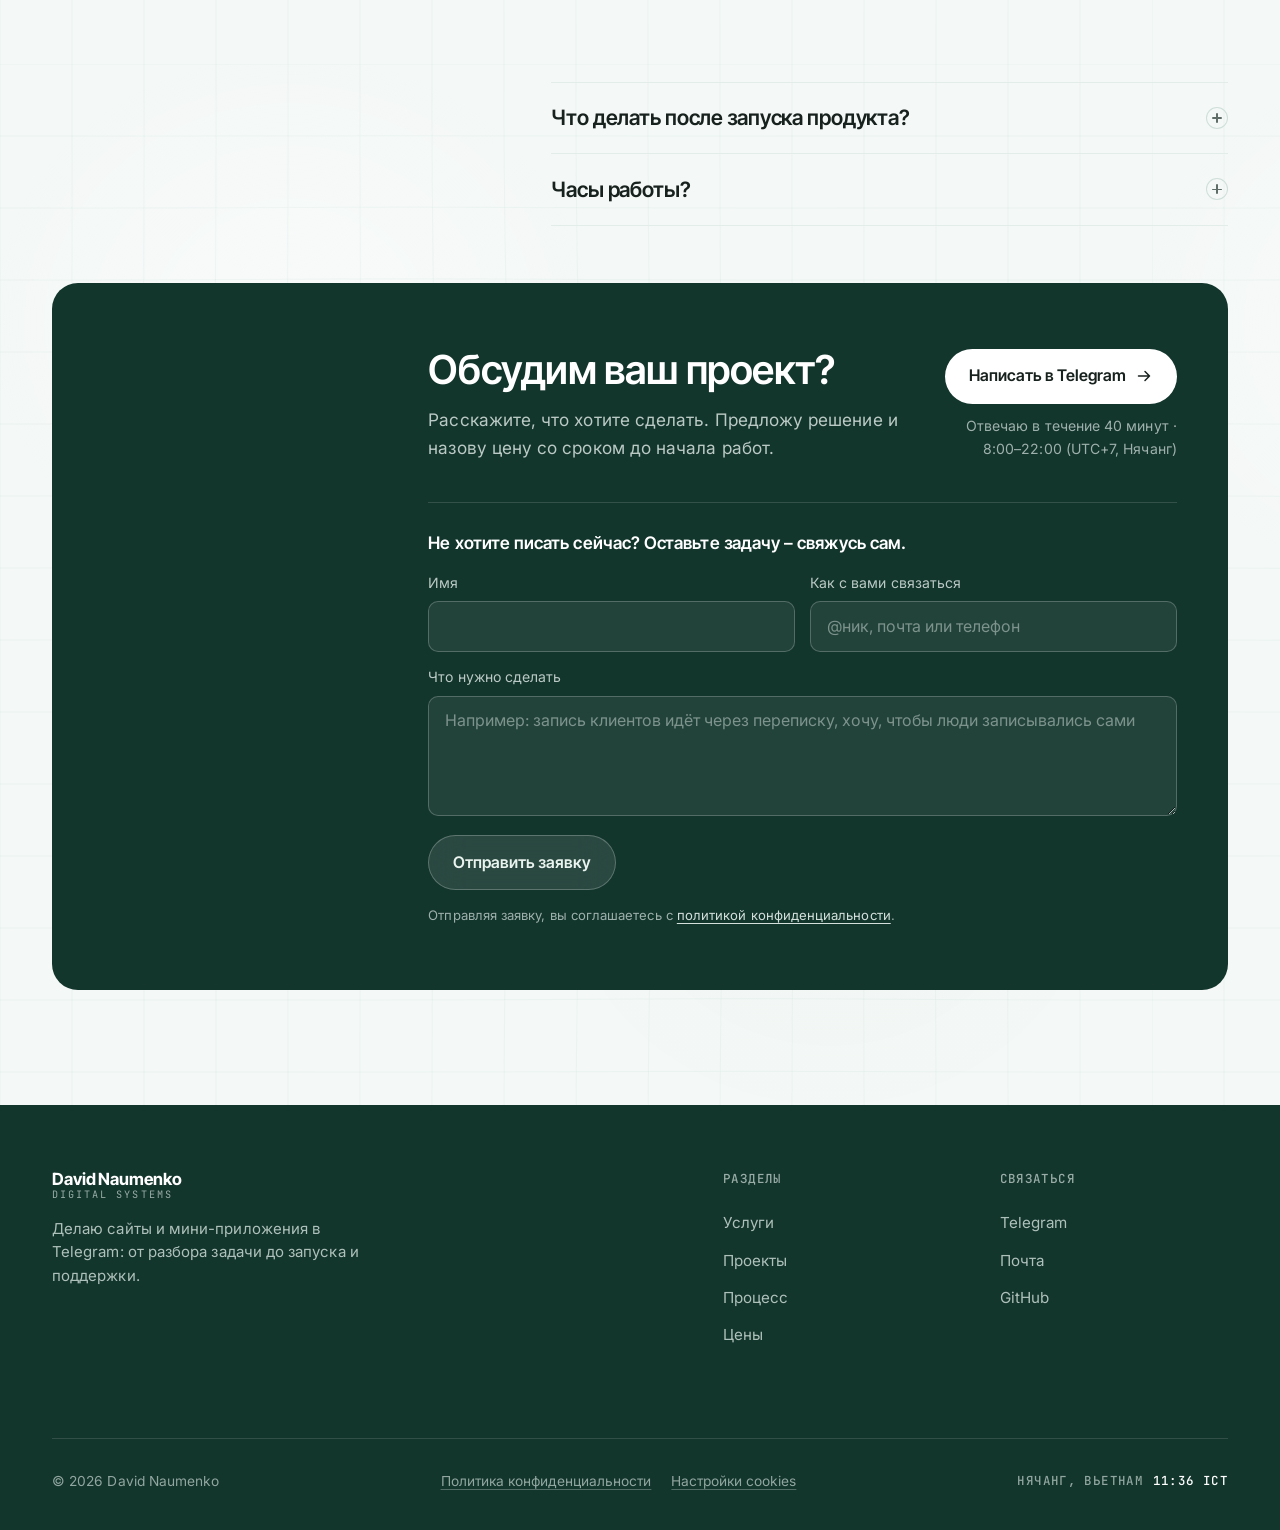
==== commit 7eae47b8: "Replace stock phrases and rename menu and labels Co-Authored-By: Claude Opus 5.5 <noreply@anthropic." ====
--- a/index.html
+++ b/index.html
@@ -1140,25 +1140,25 @@
         <div class="plan__price drum" data-drum data-hot="900" data-old="1100">
           <span class="drum__label">Цена:</span>
           <button type="button" class="drum__arrow" data-step="-1" aria-label="Дешевле"><svg viewBox="0 0 14 14" fill="none" aria-hidden="true"><path d="M9 3L5 7l4 4" stroke="currentColor" stroke-width="1.7" stroke-linecap="round" stroke-linejoin="round"/></svg></button>
-          <div class="drum__win" role="slider" tabindex="0" aria-label="Цена: бот или Mini App">$400</div>
+          <div class="drum__win" role="slider" tabindex="0" aria-label="Цена: бот или Mini App">$900</div>
           <button type="button" class="drum__arrow" data-step="1" aria-label="Дороже"><svg viewBox="0 0 14 14" fill="none" aria-hidden="true"><path d="M5 3l4 4-4 4" stroke="currentColor" stroke-width="1.7" stroke-linecap="round" stroke-linejoin="round"/></svg></button>
         </div>
         <div class="kit">
           <div class="kit__top">
             <span class="kit__label">Комплектация</span>
             <div class="kit__chips">
-              <button type="button" class="kit__chip" data-v="400" aria-pressed="true">Starter</button>
-              <button type="button" class="kit__chip" data-v="900" aria-pressed="false">Business</button>
+              <button type="button" class="kit__chip" data-v="400" aria-pressed="false">Starter</button>
+              <button type="button" class="kit__chip" data-v="900" aria-pressed="true">Business</button>
               <button type="button" class="kit__chip" data-v="1500" aria-pressed="false">MAX</button>
             </div>
           </div>
           <div class="kit__lists">
-            <ul class="plan__list kit__list is-on" data-v="400" role="list">
+            <ul class="plan__list kit__list" data-v="400" role="list">
               <li>Витрина товара</li>
               <li>Запись и приём заявок</li>
               <li>Стандартная админ-панель</li>
             </ul>
-            <ul class="plan__list kit__list" data-v="900" role="list">
+            <ul class="plan__list kit__list is-on" data-v="900" role="list">
               <li><b>Всё из Starter</b></li>
               <li>База клиентов</li>
               <li>Статистика и рассылки</li>
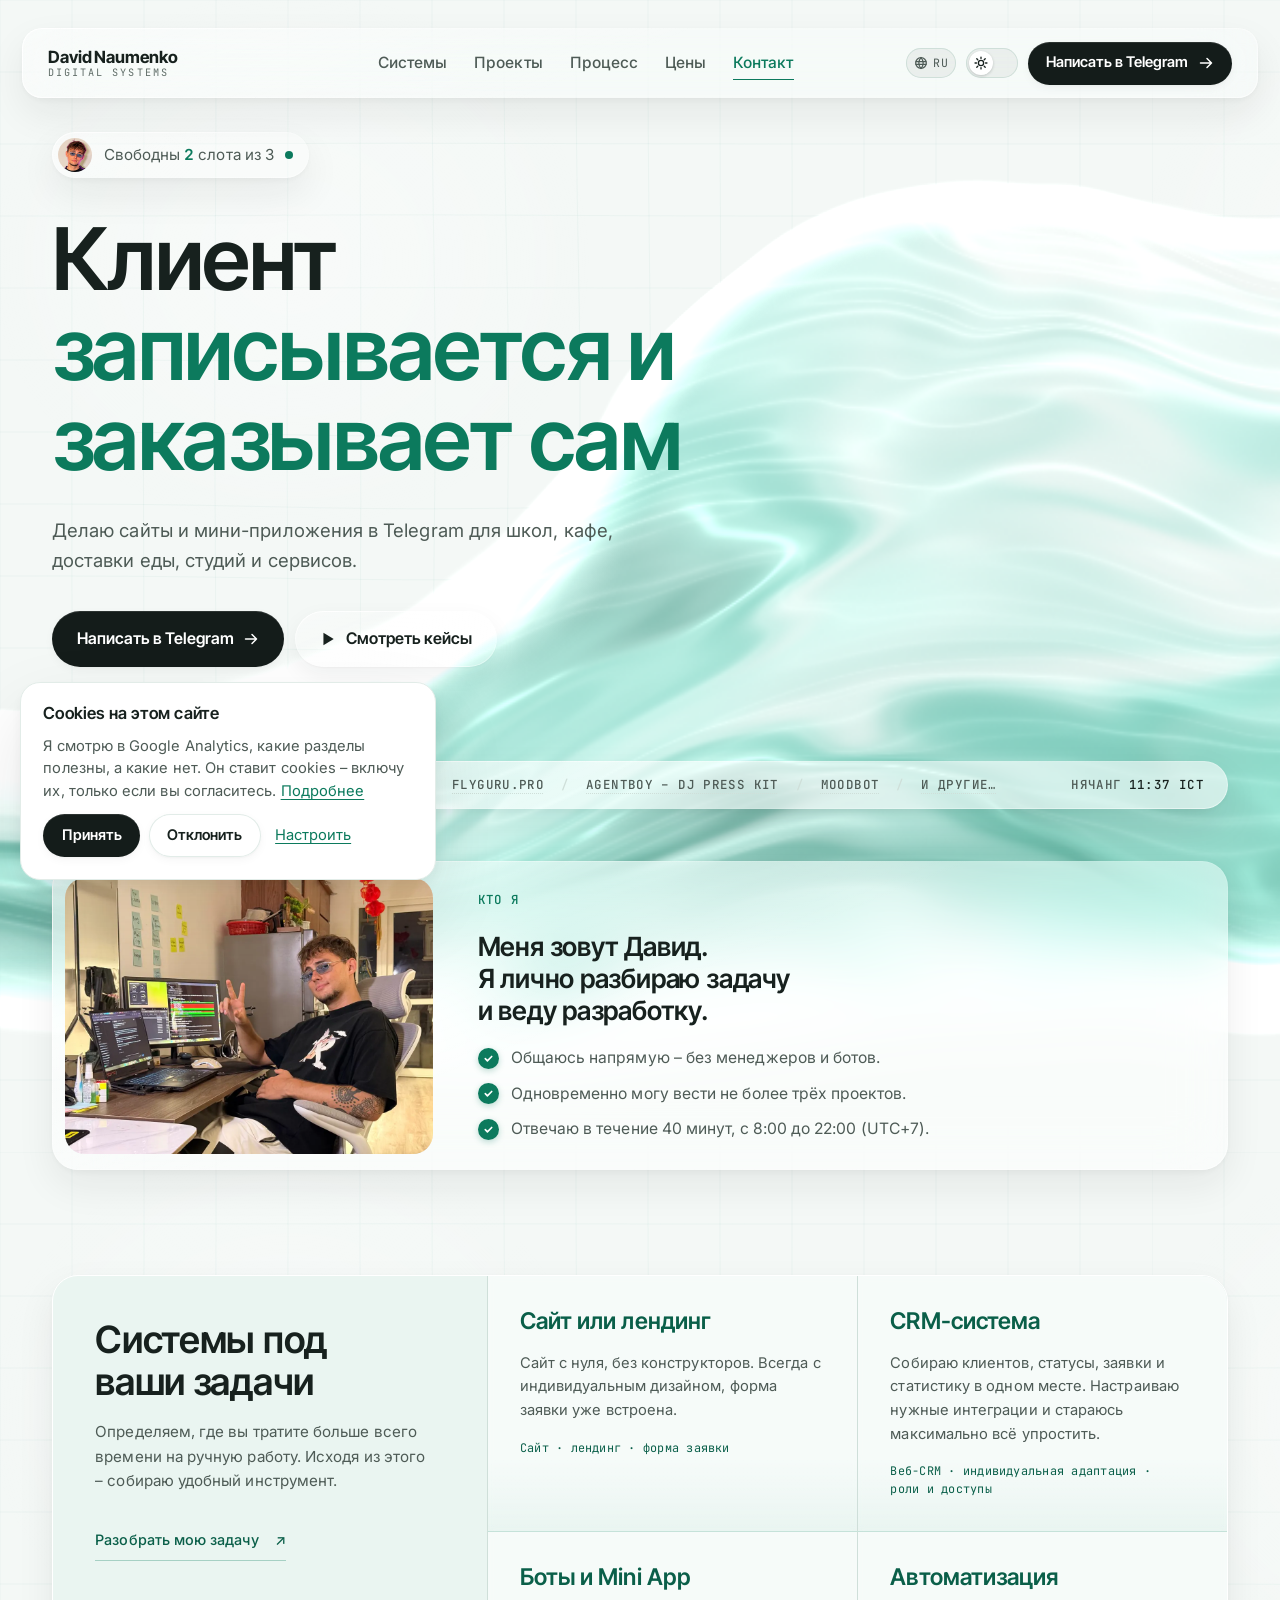
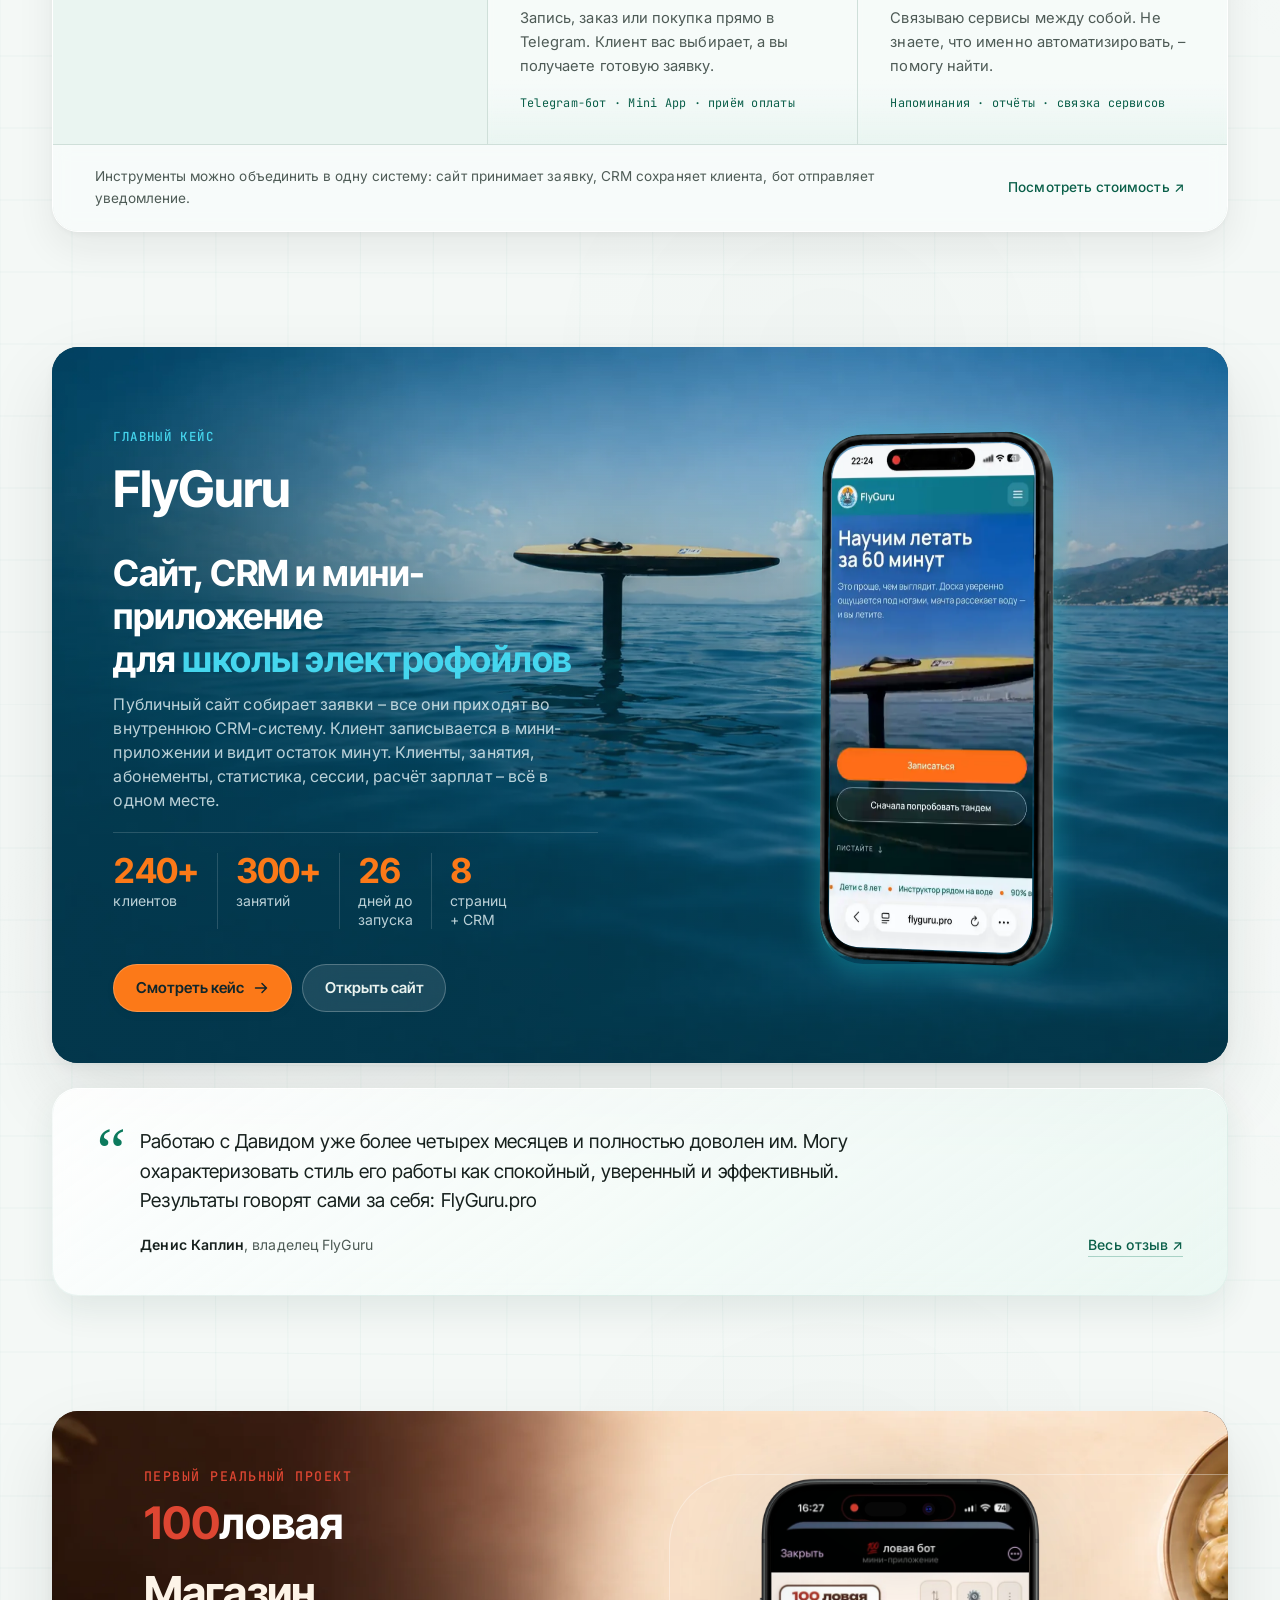
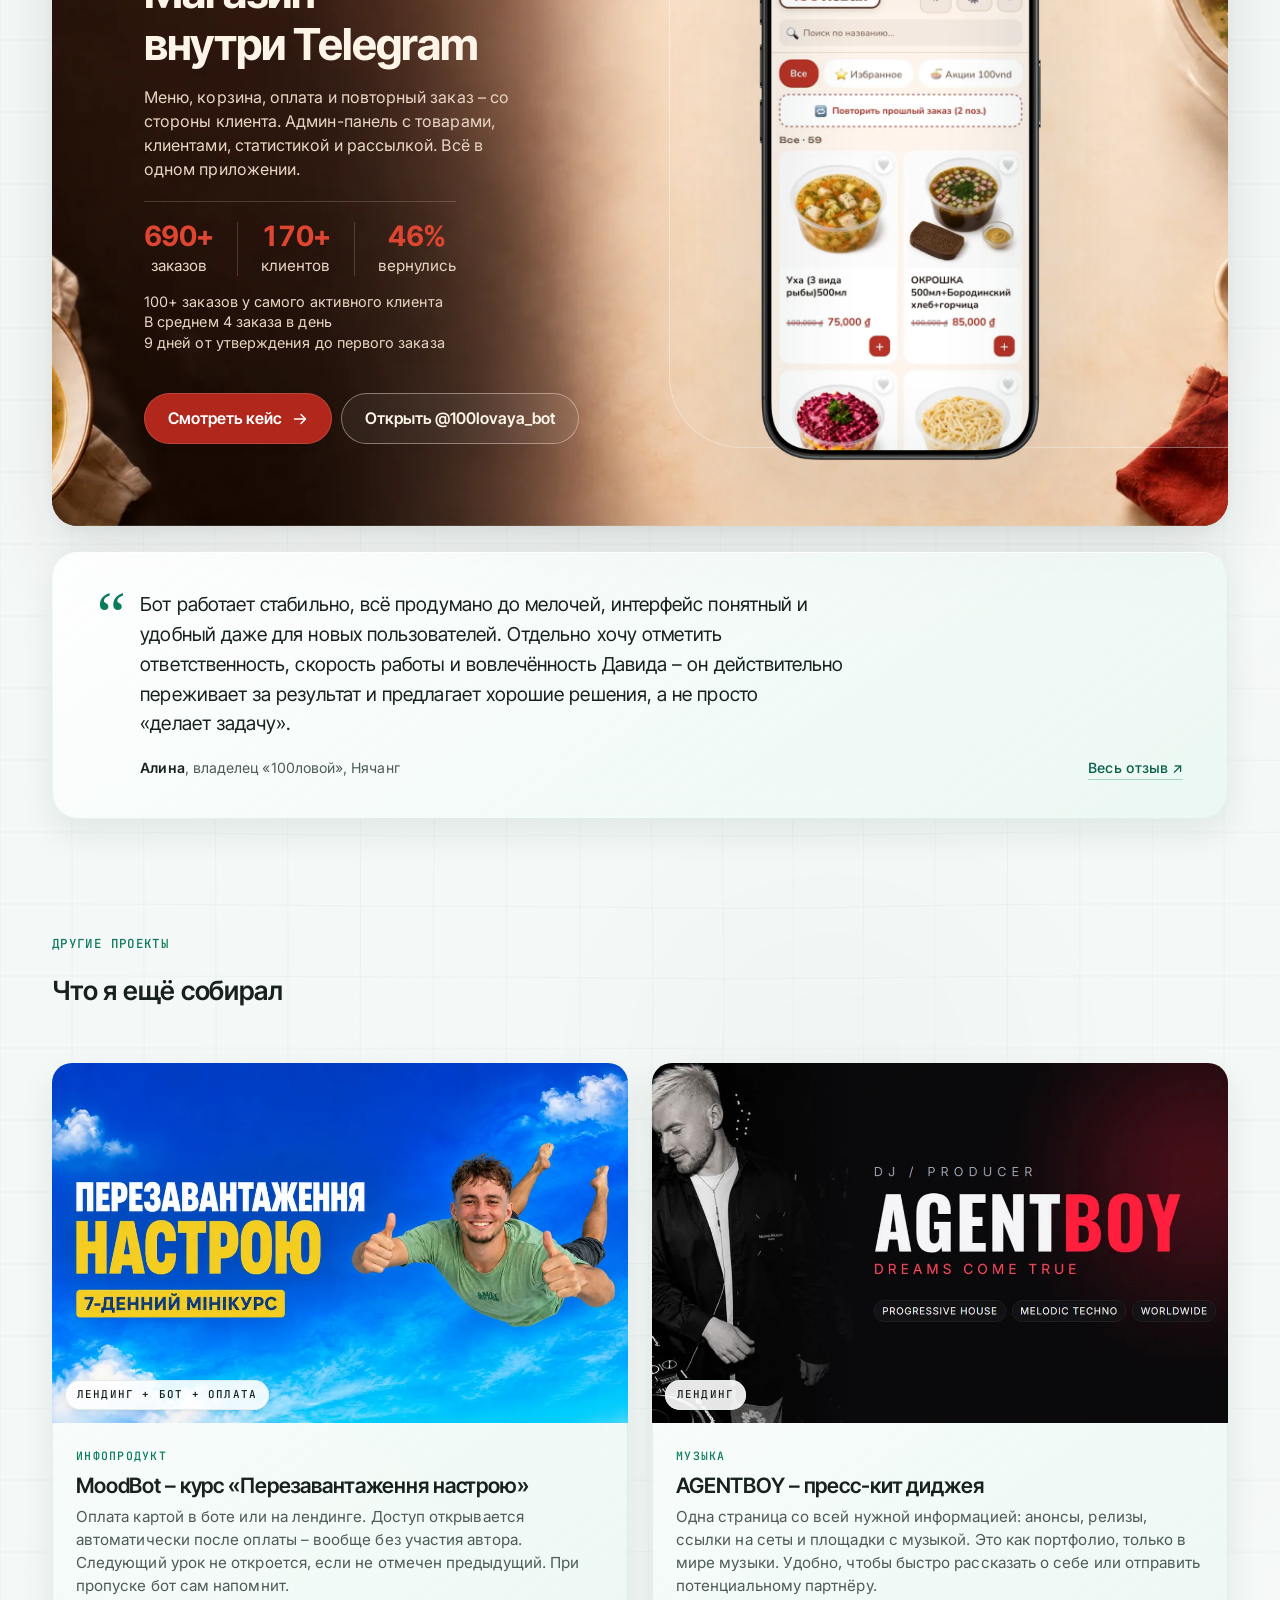
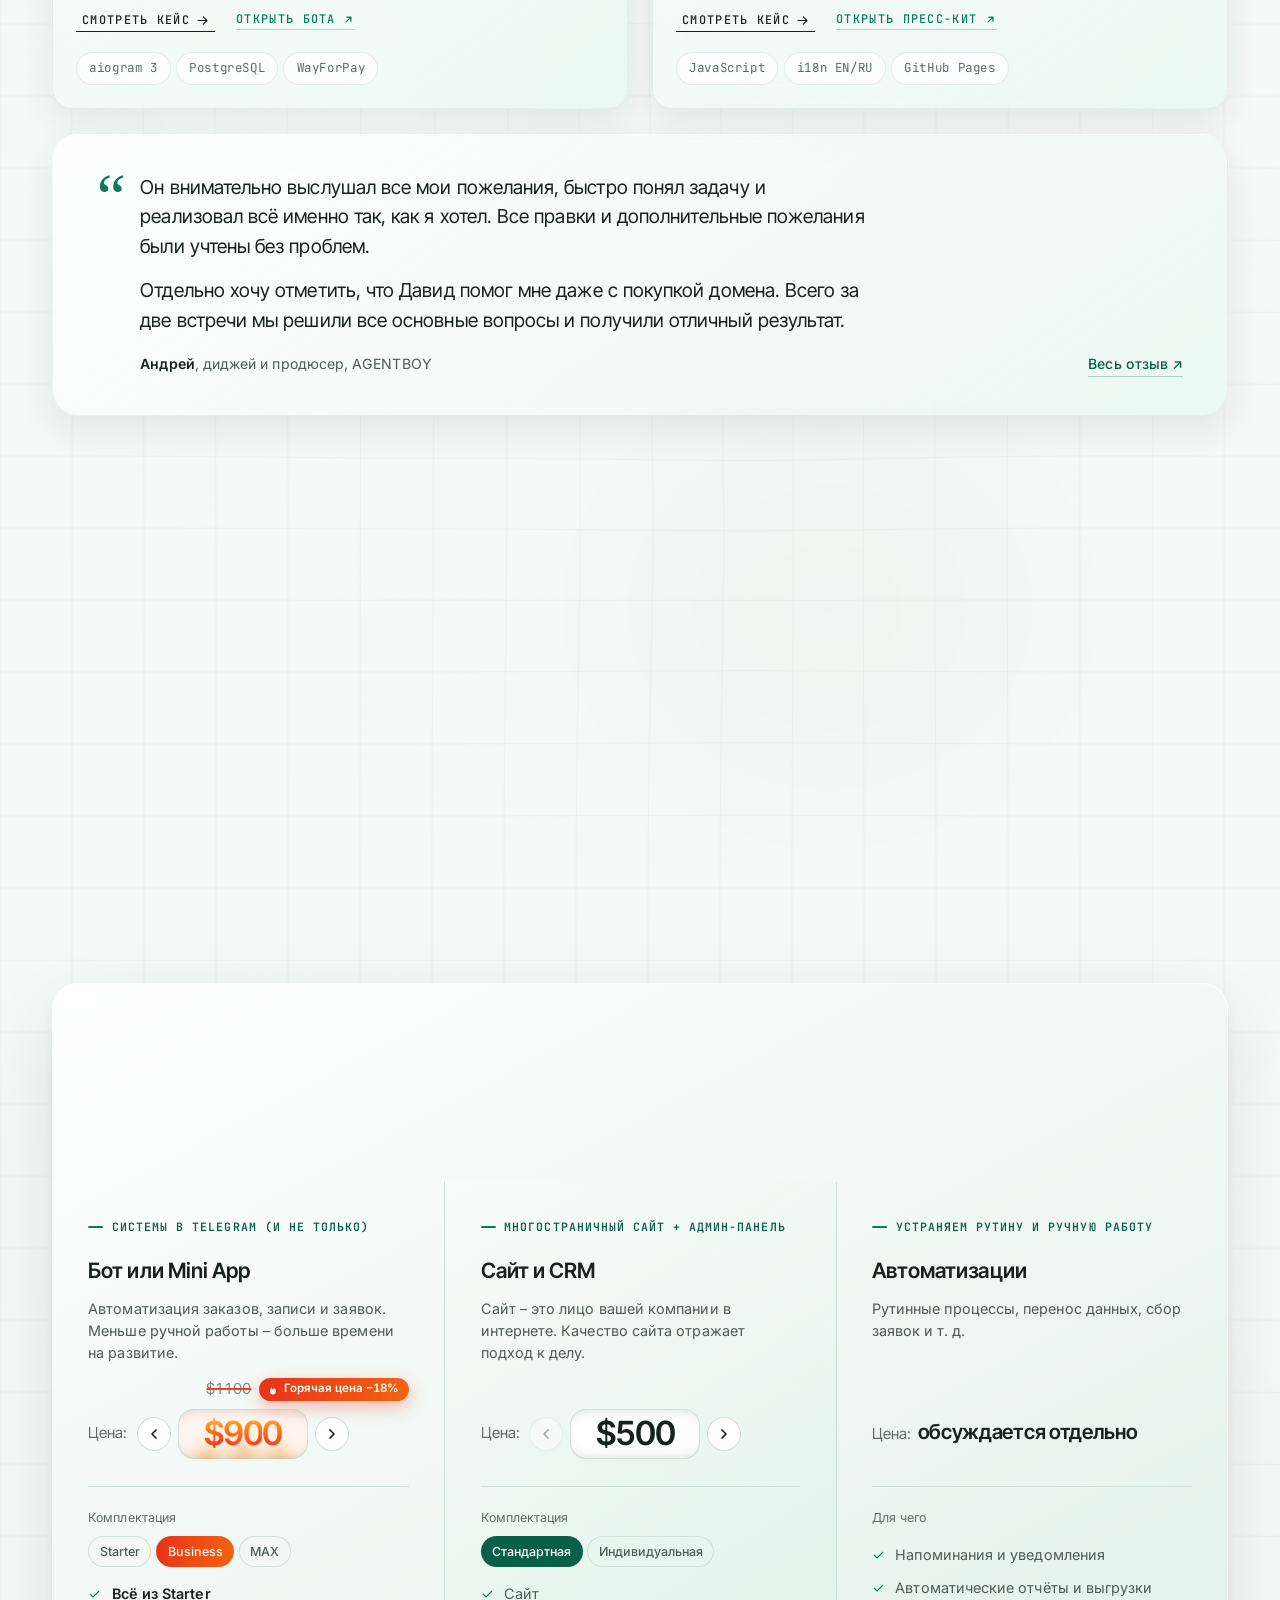
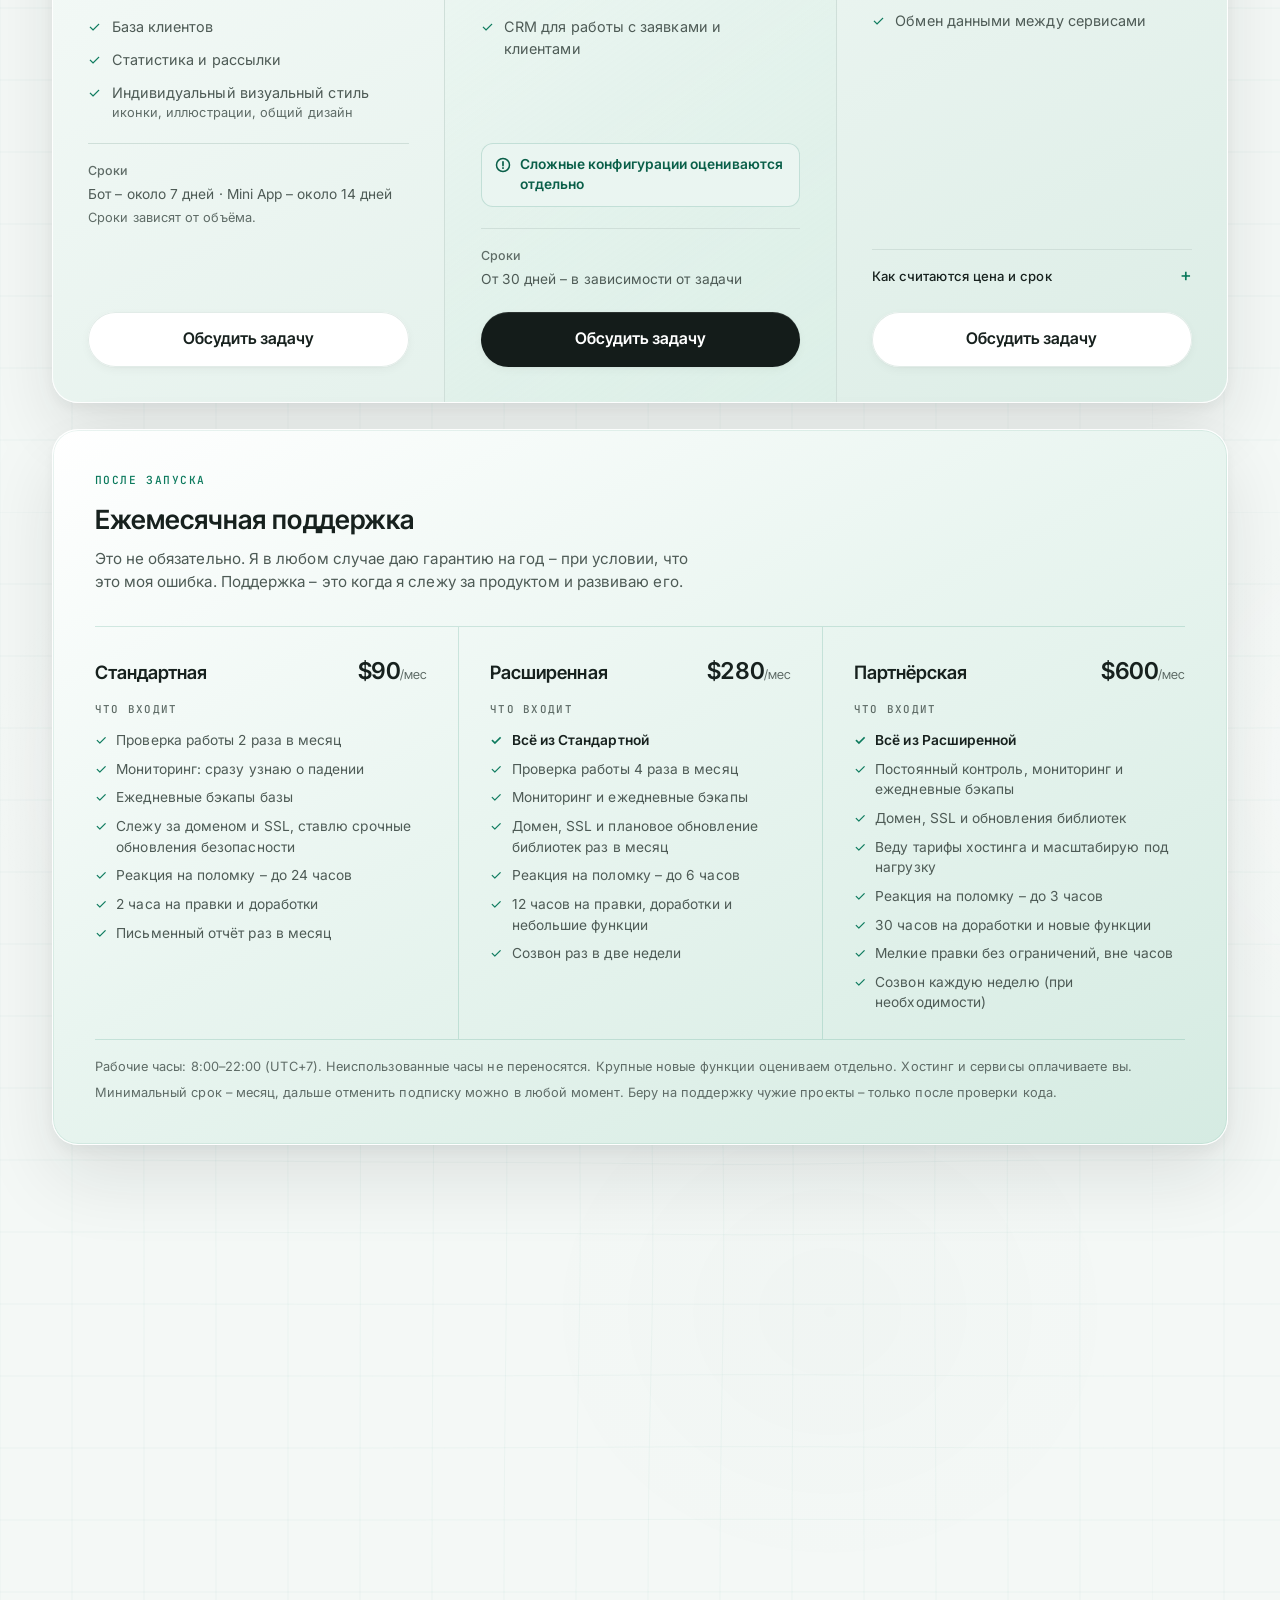
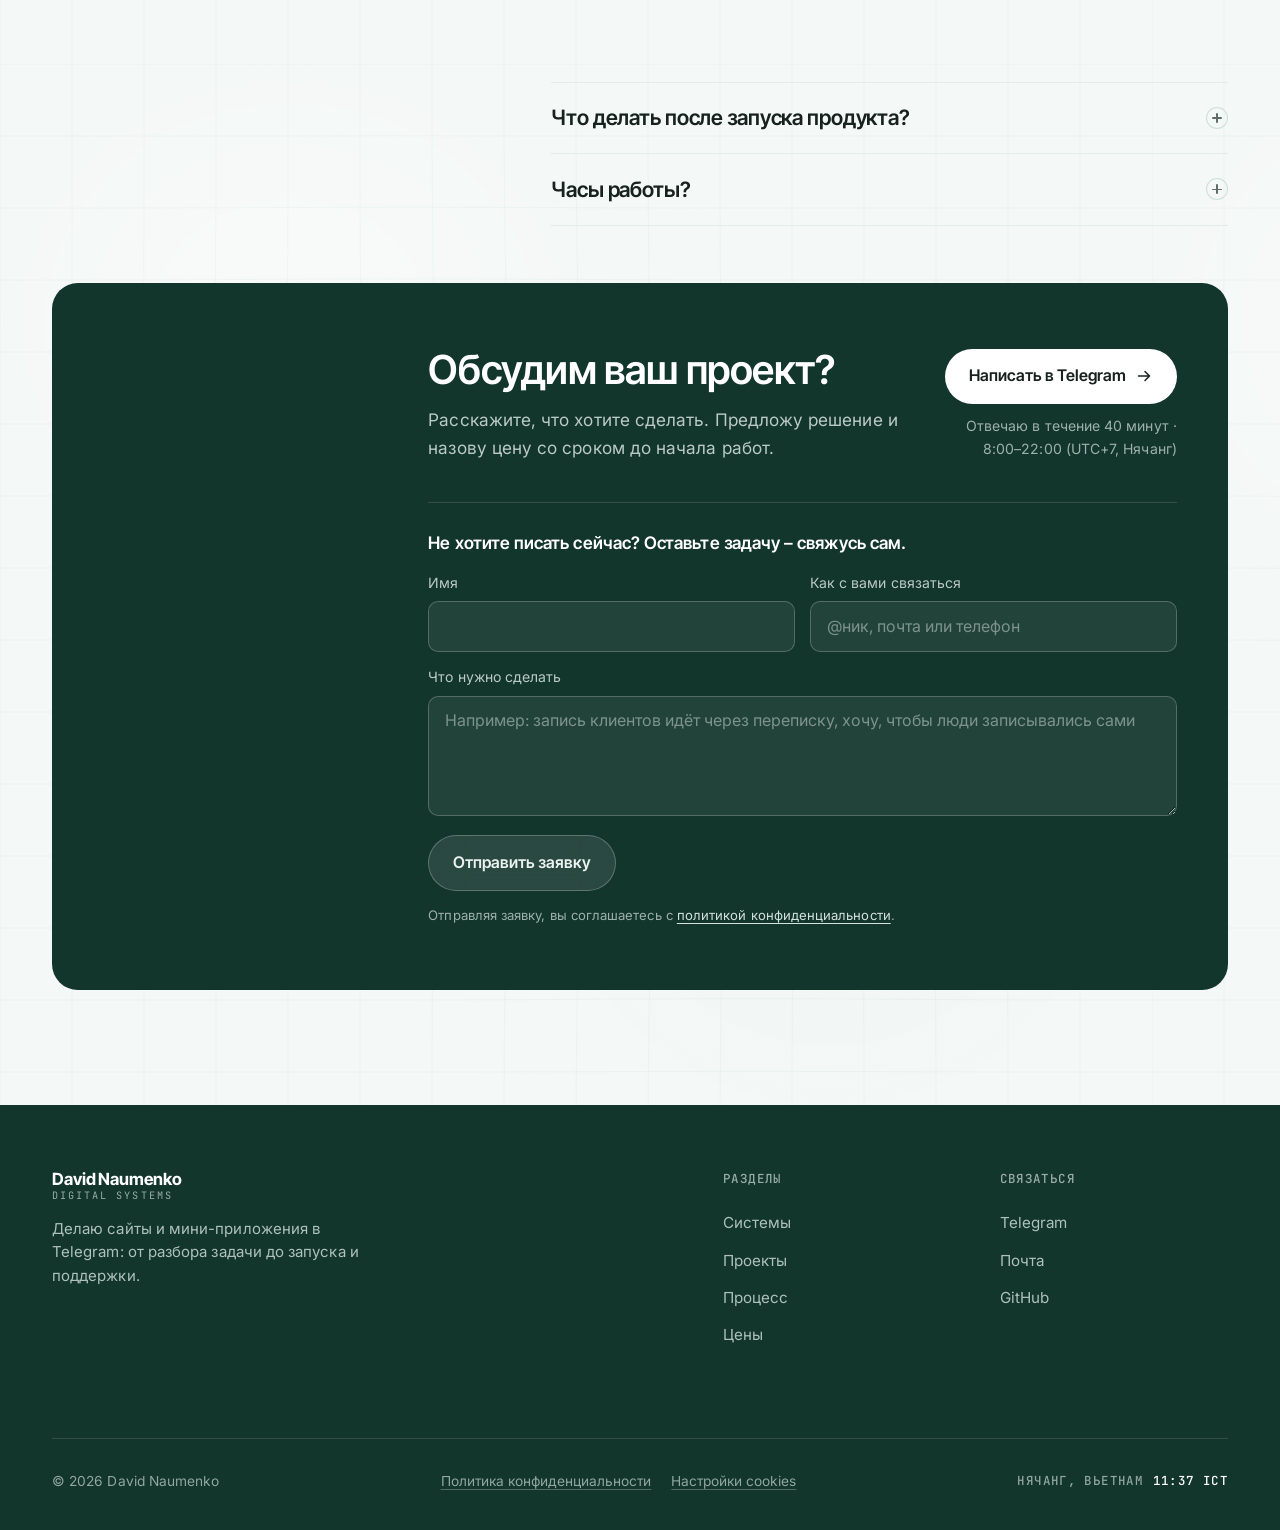
==== commit d7ca9692: "Describe FlyGuru Mini App in case texts Co-Authored-By: Claude Opus 5.5 <noreply@anthropic.com>" ====
--- a/index.html
+++ b/index.html
@@ -69,7 +69,7 @@
     </a>
 
     <nav class="nav" aria-label="Основная навигация">
-      <a href="#solutions" class="nav__link">Услуги</a>
+      <a href="#solutions" class="nav__link">Системы</a>
       <a href="#work" class="nav__link">Проекты</a>
       <a href="#process" class="nav__link">Процесс</a>
       <a href="#pricing" class="nav__link">Цены</a>
@@ -115,7 +115,7 @@
 
 <div class="sheet" id="sheet" hidden>
   <nav class="sheet__nav" aria-label="Мобильная навигация">
-    <a href="#solutions">Услуги</a>
+    <a href="#solutions">Системы</a>
     <a href="#work">Проекты</a>
     <a href="#process">Процесс</a>
     <a href="#pricing">Цены</a>
@@ -177,7 +177,7 @@
       <div class="rail__inner glass">
         <span class="rail__live">
           <span class="rail__dot" aria-hidden="true"></span>
-          Проекты
+          Активные проекты
         </span>
         <span class="rail__sep" aria-hidden="true">/</span>
         <a class="rail__item rail__val rail__link" href="#case-100lovaya" data-case="100lovaya">100ловая Mini App</a>
@@ -230,8 +230,8 @@
     <div class="solutions__panel">
       <canvas class="water water--accent solutions__water" data-flow="basin" aria-hidden="true"></canvas>
       <header class="solutions__head reveal">
-        <h2 class="h2">Что могу сделать</h2>
-        <p class="solutions__intro">Смотрим, где уходит больше всего времени на ручную работу, и делаем под это удобный инструмент.</p>
+        <h2 class="h2">Системы под ваши задачи</h2>
+        <p class="solutions__intro">Определяем, где вы тратите больше всего времени на ручную работу. Исходя из этого – собираю удобный инструмент.</p>
         <a href="https://t.me/davidnaumenko" class="solutions__link" target="_blank" rel="noopener">Разобрать мою задачу <span aria-hidden="true">↗</span></a>
       </header>
       <div class="sol">
@@ -242,7 +242,7 @@
         </article>
         <article class="sol__card reveal">
           <h3 class="sol__h">CRM-система</h3>
-          <p>Собираю клиентов, статусы, заявки и статистику в одном месте. Настраиваю нужные интеграции и делаю так, чтобы пользоваться было просто.</p>
+          <p>Собираю клиентов, статусы, заявки и статистику в одном месте. Настраиваю нужные интеграции и стараюсь максимально всё упростить.</p>
           <p class="sol__how">Веб-CRM&nbsp;· индивидуальная&nbsp;адаптация&nbsp;· роли&nbsp;и&nbsp;доступы</p>
         </article>
         <article class="sol__card reveal">
@@ -536,7 +536,7 @@
       <div class="p100__plate" aria-hidden="true"></div>
 
       <div class="p100__text">
-        <p class="label mono">Магазин в Telegram</p>
+        <p class="label mono">Первый реальный проект</p>
 
         <h2 class="p100__h">
           <span class="p100__logo"><span class="p100__logo-num">100</span>ловая</span>
@@ -1136,7 +1136,7 @@
       <article class="plan reveal" id="plan-bot">
         <p class="plan__kind mono">Системы в Telegram (и&nbsp;не&nbsp;только)</p>
         <h3 class="plan__h">Бот или Mini App</h3>
-        <p class="plan__for">Заказы, запись и заявки прямо в Telegram. Меньше переписки и ручной работы.</p>
+        <p class="plan__for">Автоматизация заказов, записи и заявок. Меньше ручной работы – больше времени на развитие.</p>
         <div class="plan__price drum" data-drum data-hot="900" data-old="1100">
           <span class="drum__label">Цена:</span>
           <button type="button" class="drum__arrow" data-step="-1" aria-label="Дешевле"><svg viewBox="0 0 14 14" fill="none" aria-hidden="true"><path d="M9 3L5 7l4 4" stroke="currentColor" stroke-width="1.7" stroke-linecap="round" stroke-linejoin="round"/></svg></button>
@@ -1182,7 +1182,7 @@
       <article class="plan plan--on reveal" id="plan-crm">
         <p class="plan__kind mono">Многостраничный сайт + админ-панель</p>
         <h3 class="plan__h">Сайт и CRM</h3>
-        <p class="plan__for">Сайт с заявками и простая система, где видно клиентов, записи и деньги.</p>
+        <p class="plan__for">Сайт – это лицо вашей компании в интернете. Качество сайта отражает подход к делу.</p>
         <div class="plan__price drum" data-drum>
           <span class="drum__label">Цена:</span>
           <button type="button" class="drum__arrow" data-step="-1" aria-label="Дешевле"><svg viewBox="0 0 14 14" fill="none" aria-hidden="true"><path d="M9 3L5 7l4 4" stroke="currentColor" stroke-width="1.7" stroke-linecap="round" stroke-linejoin="round"/></svg></button>
@@ -1218,7 +1218,7 @@
       </article>
 
       <article class="plan reveal" id="plan-auto">
-        <p class="plan__kind mono">Убираю ручную работу</p>
+        <p class="plan__kind mono">Устраняем рутину и ручную работу</p>
         <h3 class="plan__h">Автоматизации</h3>
         <p class="plan__for">Рутинные процессы, перенос данных, сбор заявок и&nbsp;т.&nbsp;д.</p>
         <p class="plan__price plan__price--calc">Цена: <span>обсуждается отдельно</span></p>
@@ -1458,7 +1458,7 @@
     <nav class="footer__col" aria-label="Навигация в футере">
       <p class="footer__col-h">Разделы</p>
       <ul class="footer__list" role="list">
-        <li><a href="#solutions">Услуги</a></li>
+        <li><a href="#solutions">Системы</a></li>
         <li><a href="#work">Проекты</a></li>
         <li><a href="#process">Процесс</a></li>
         <li><a href="#pricing">Цены</a></li>
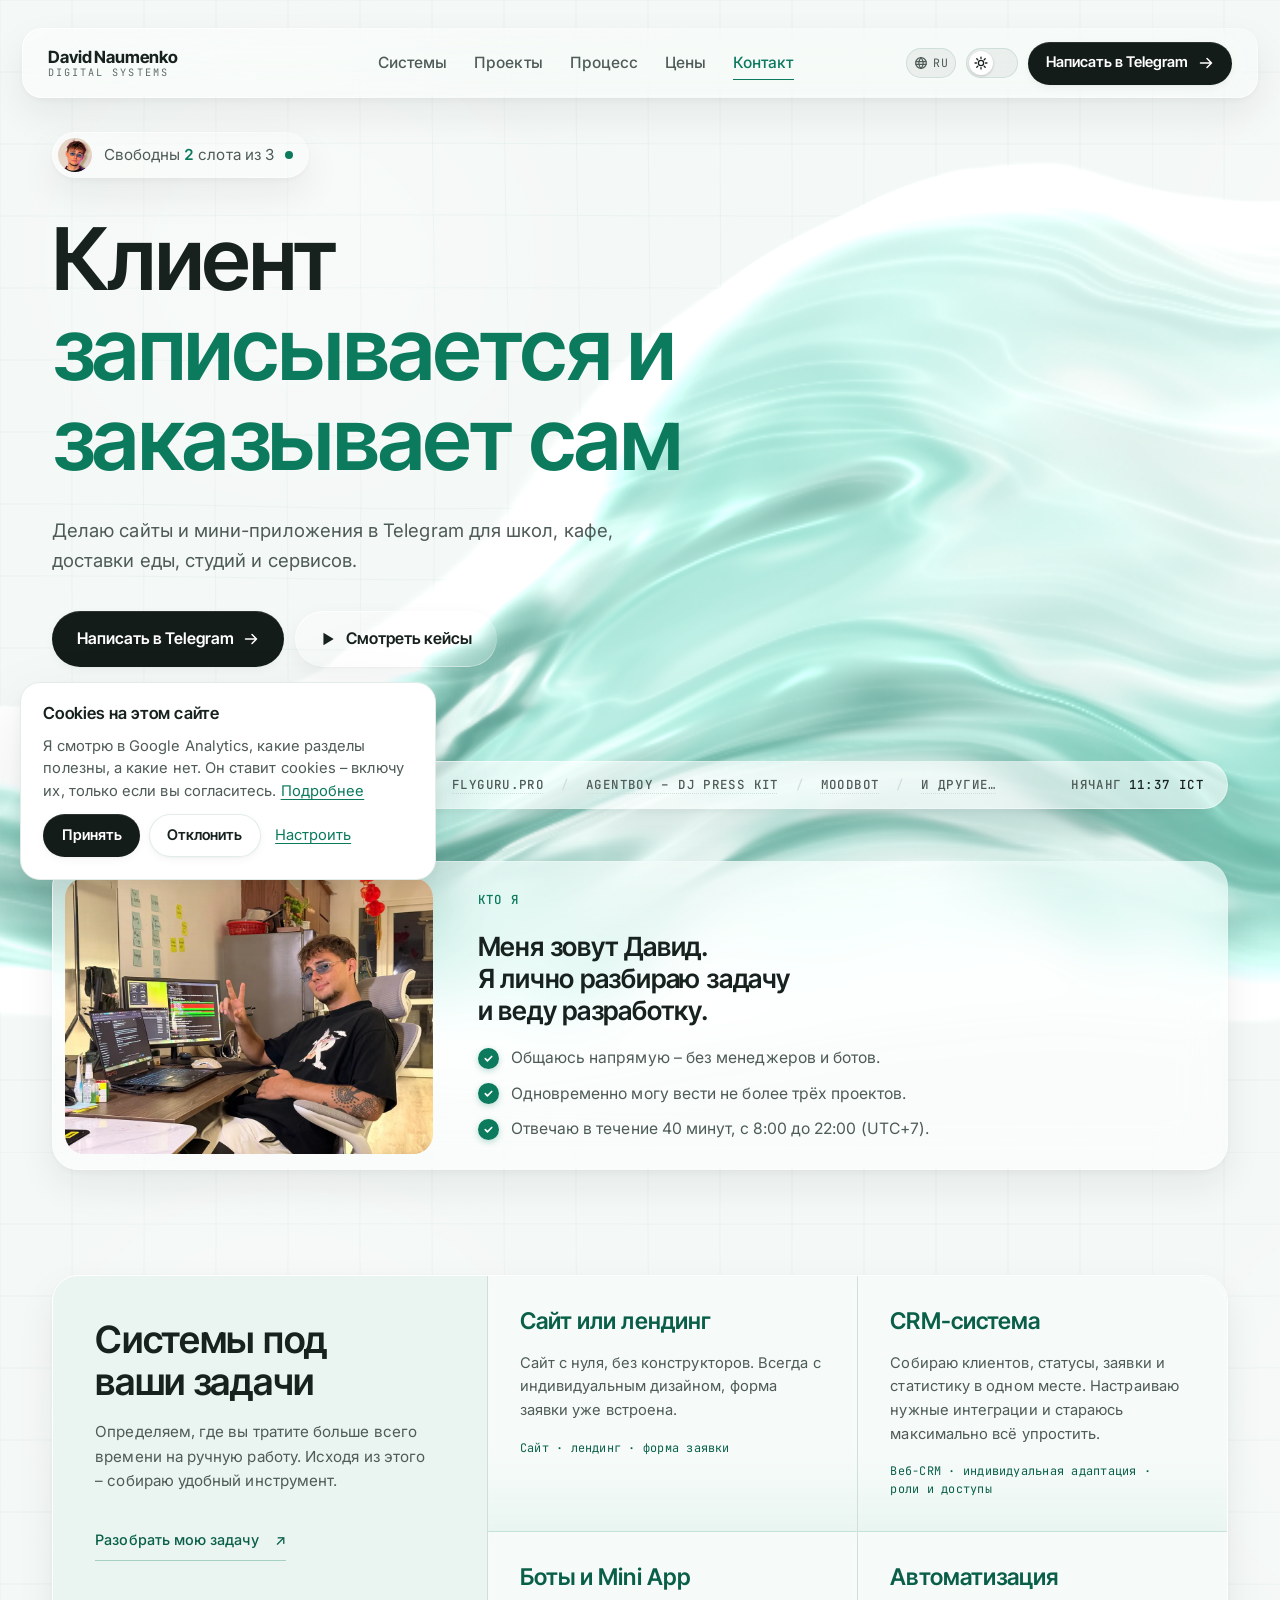
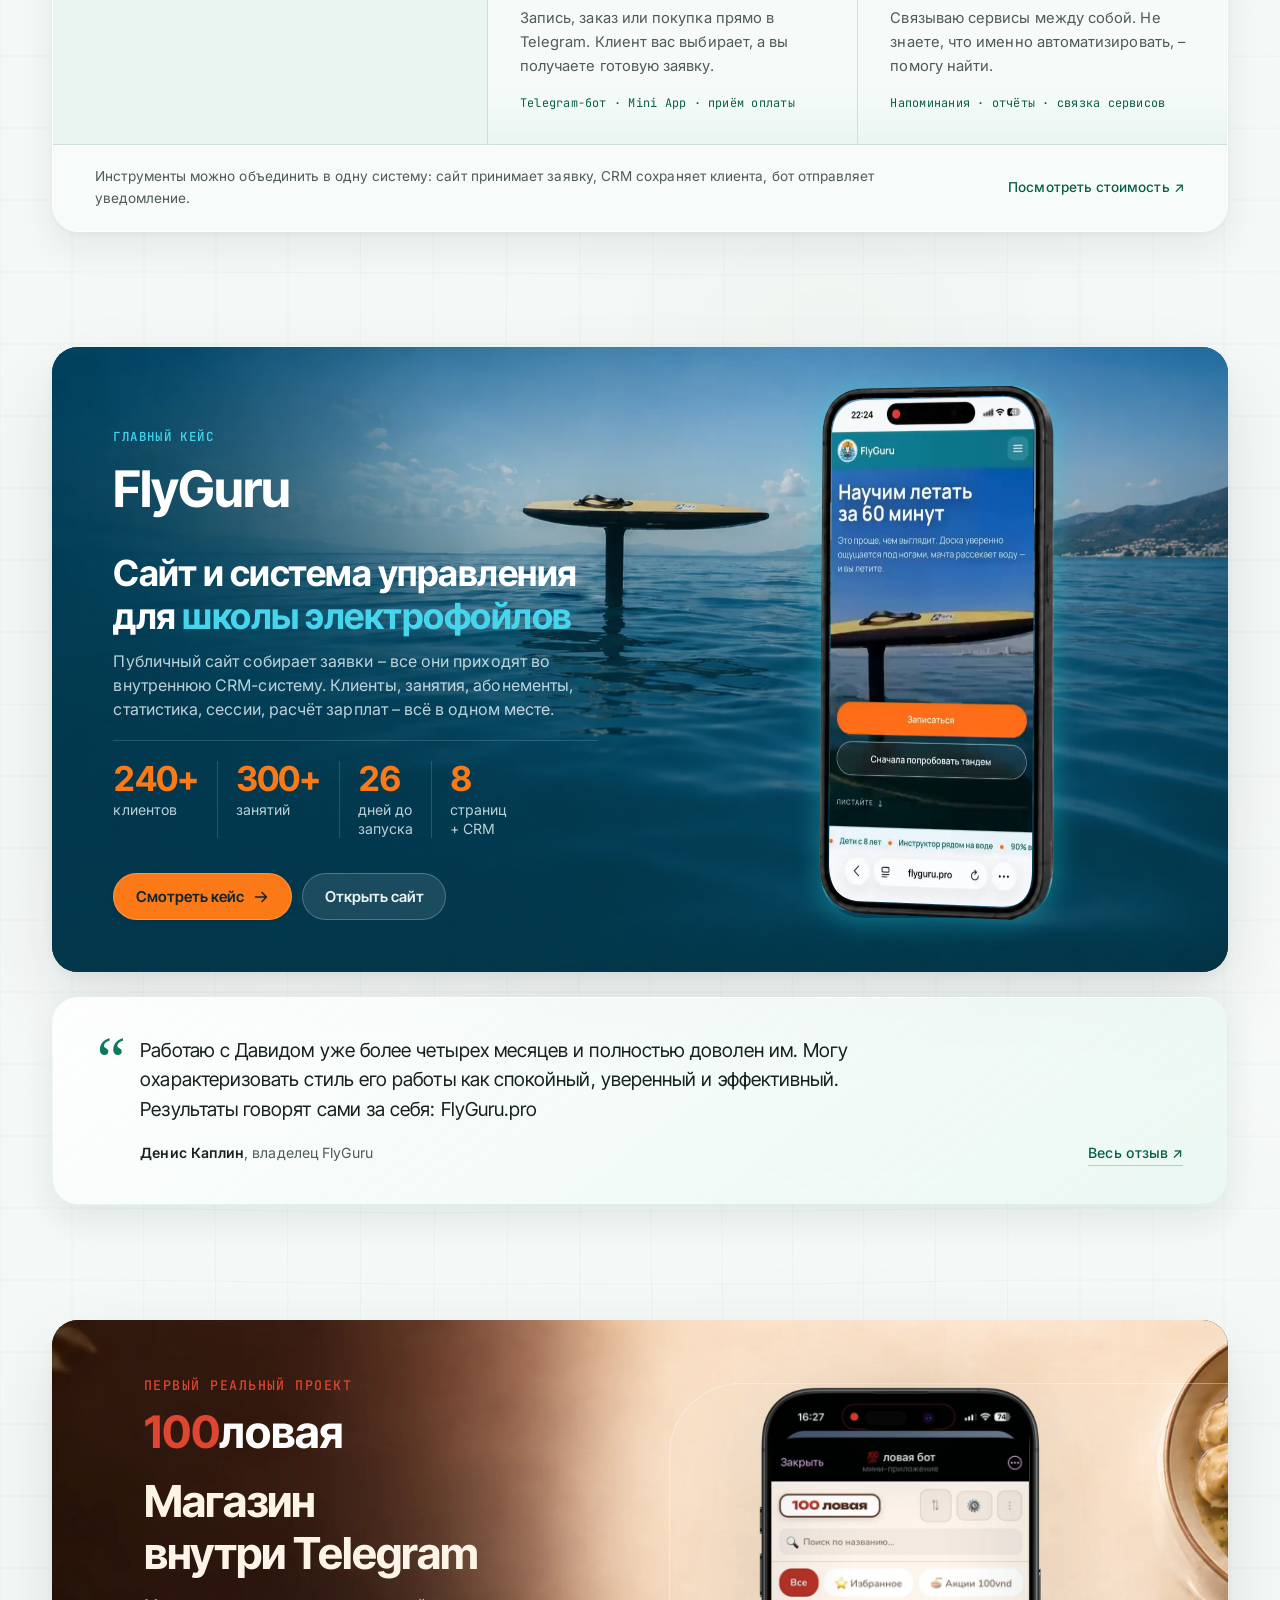
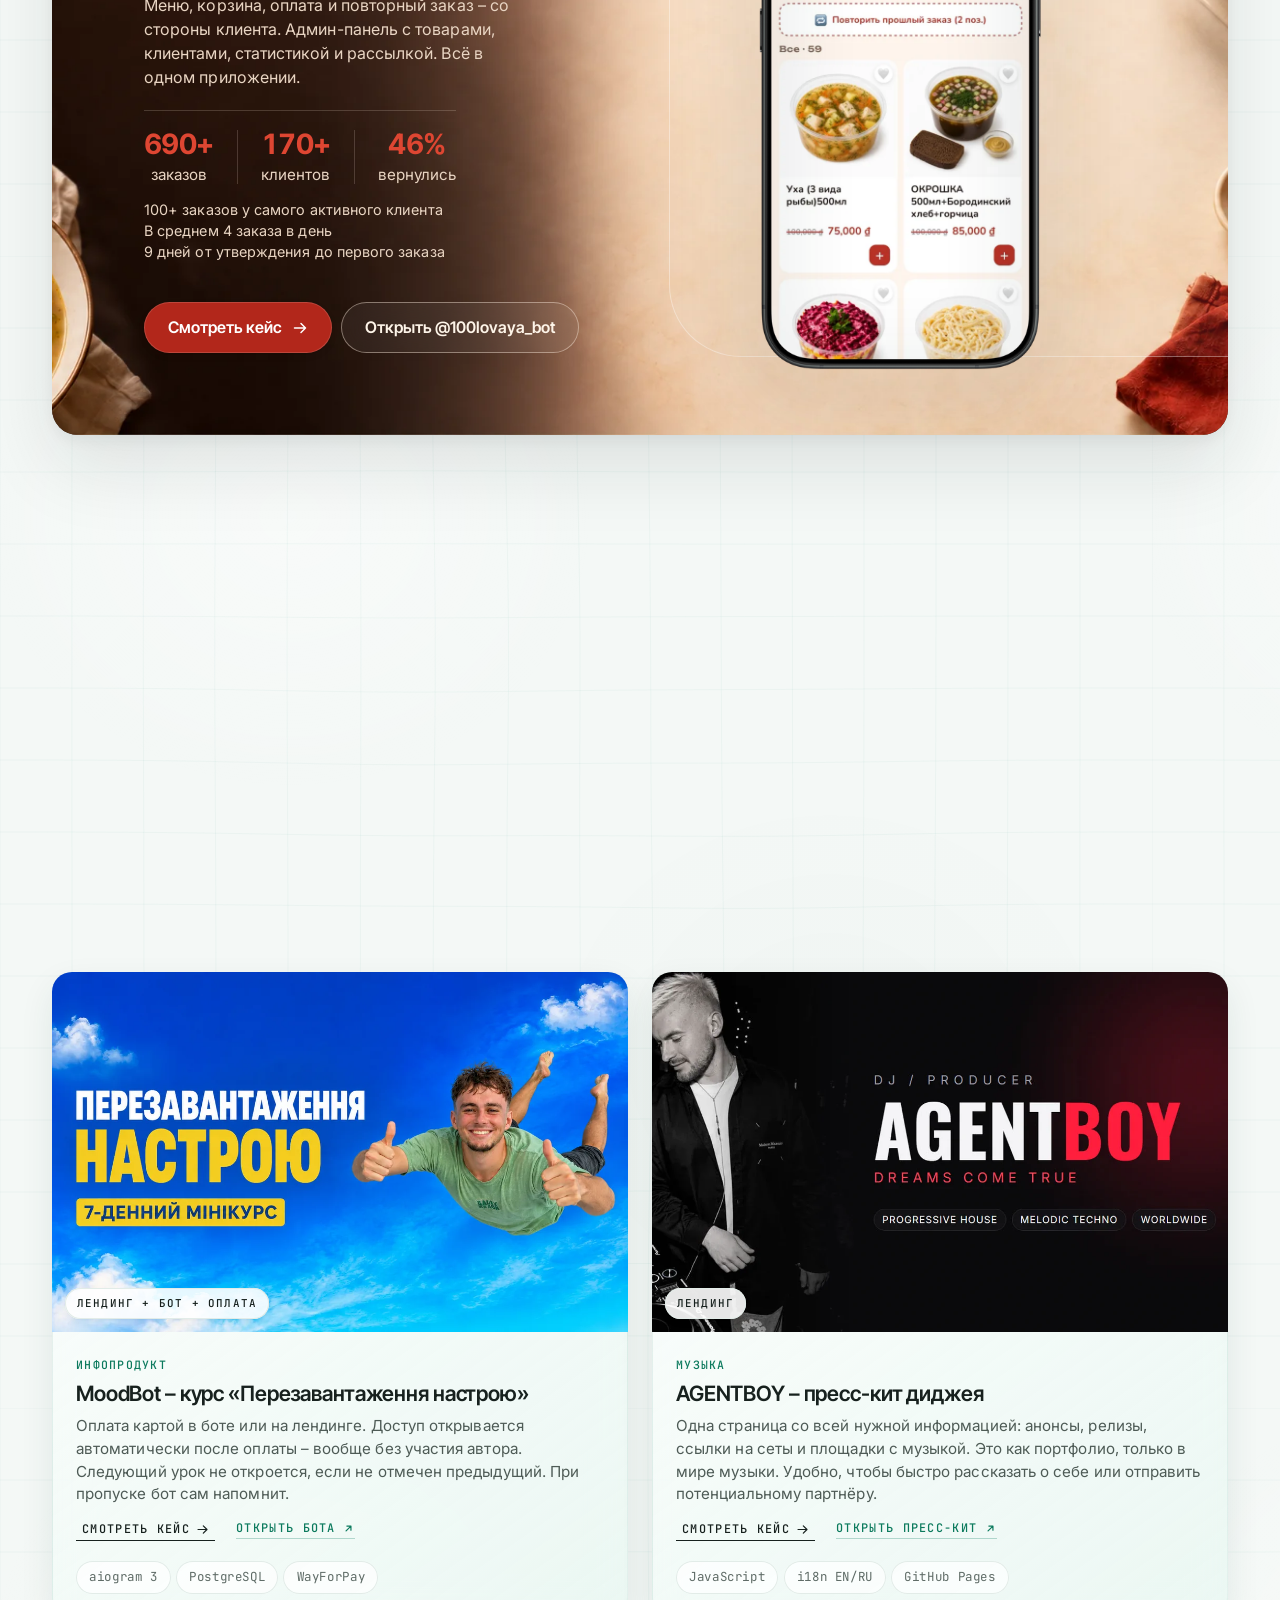
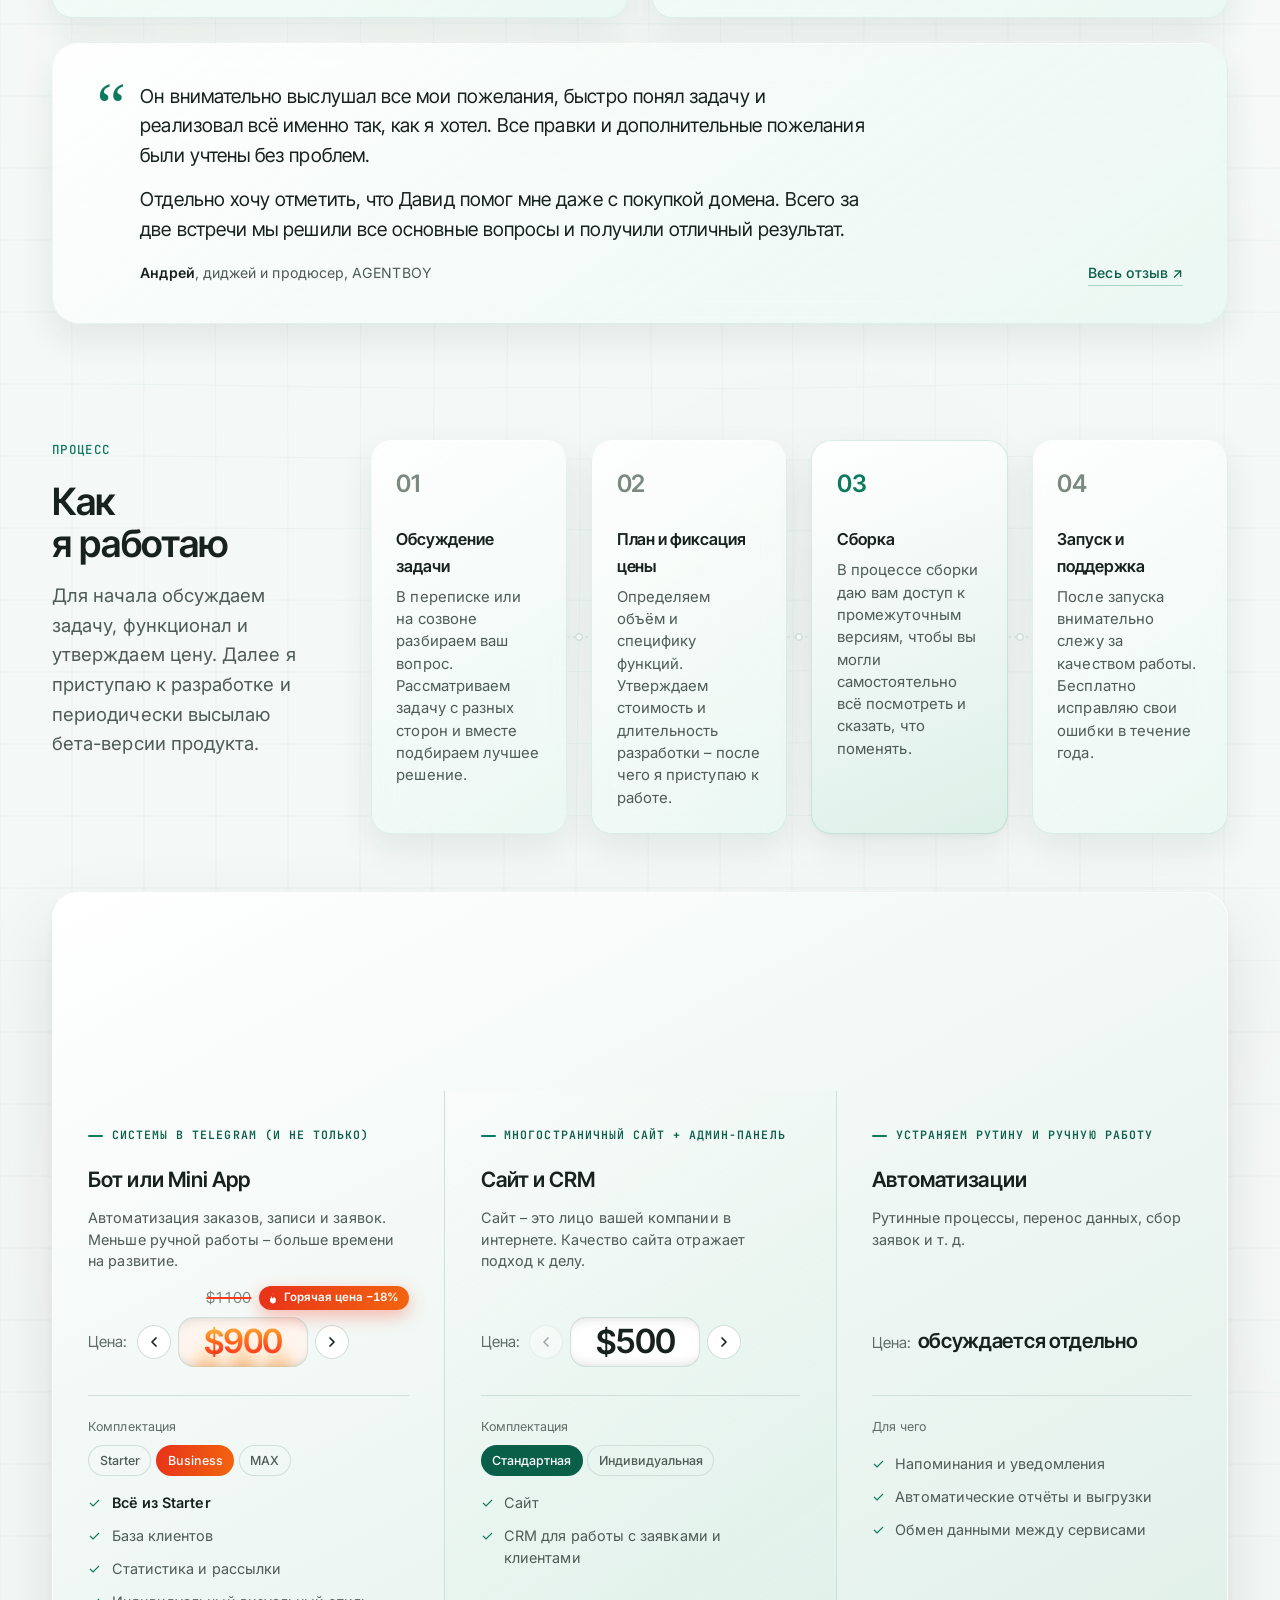
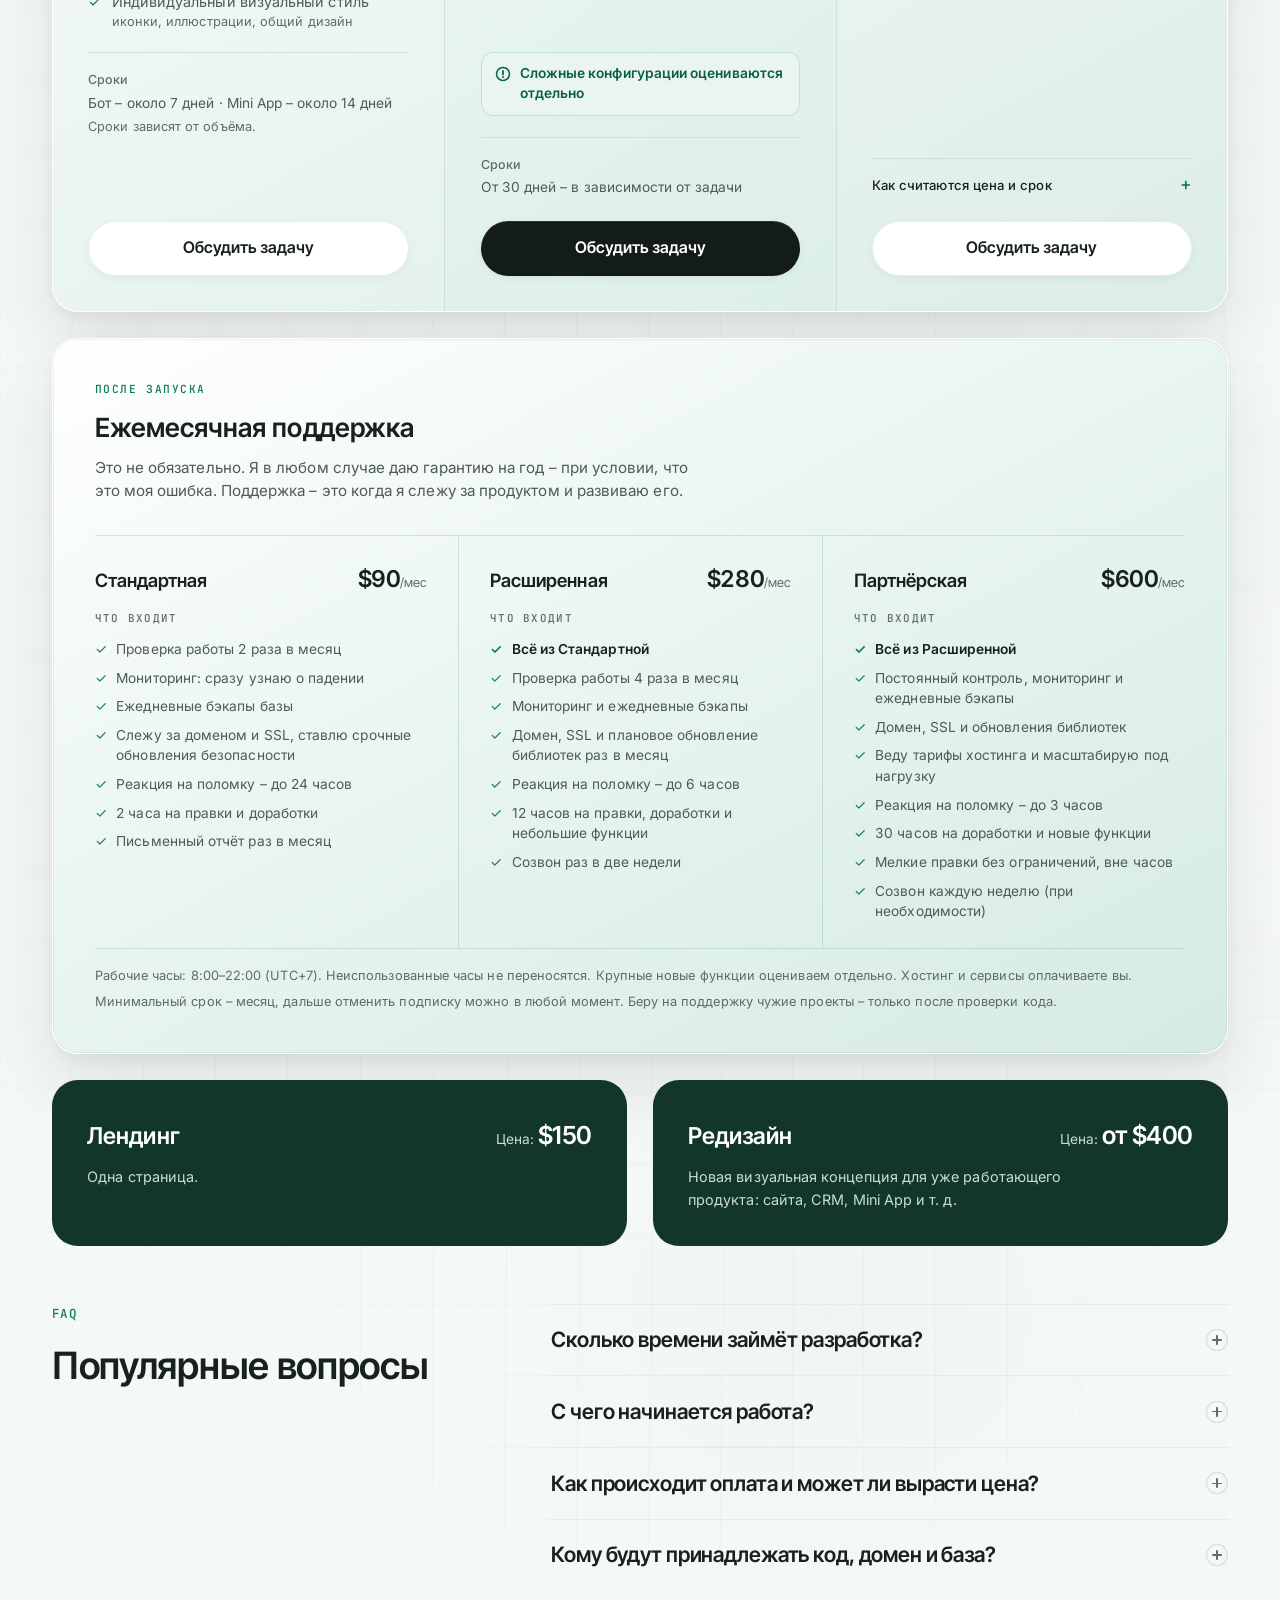
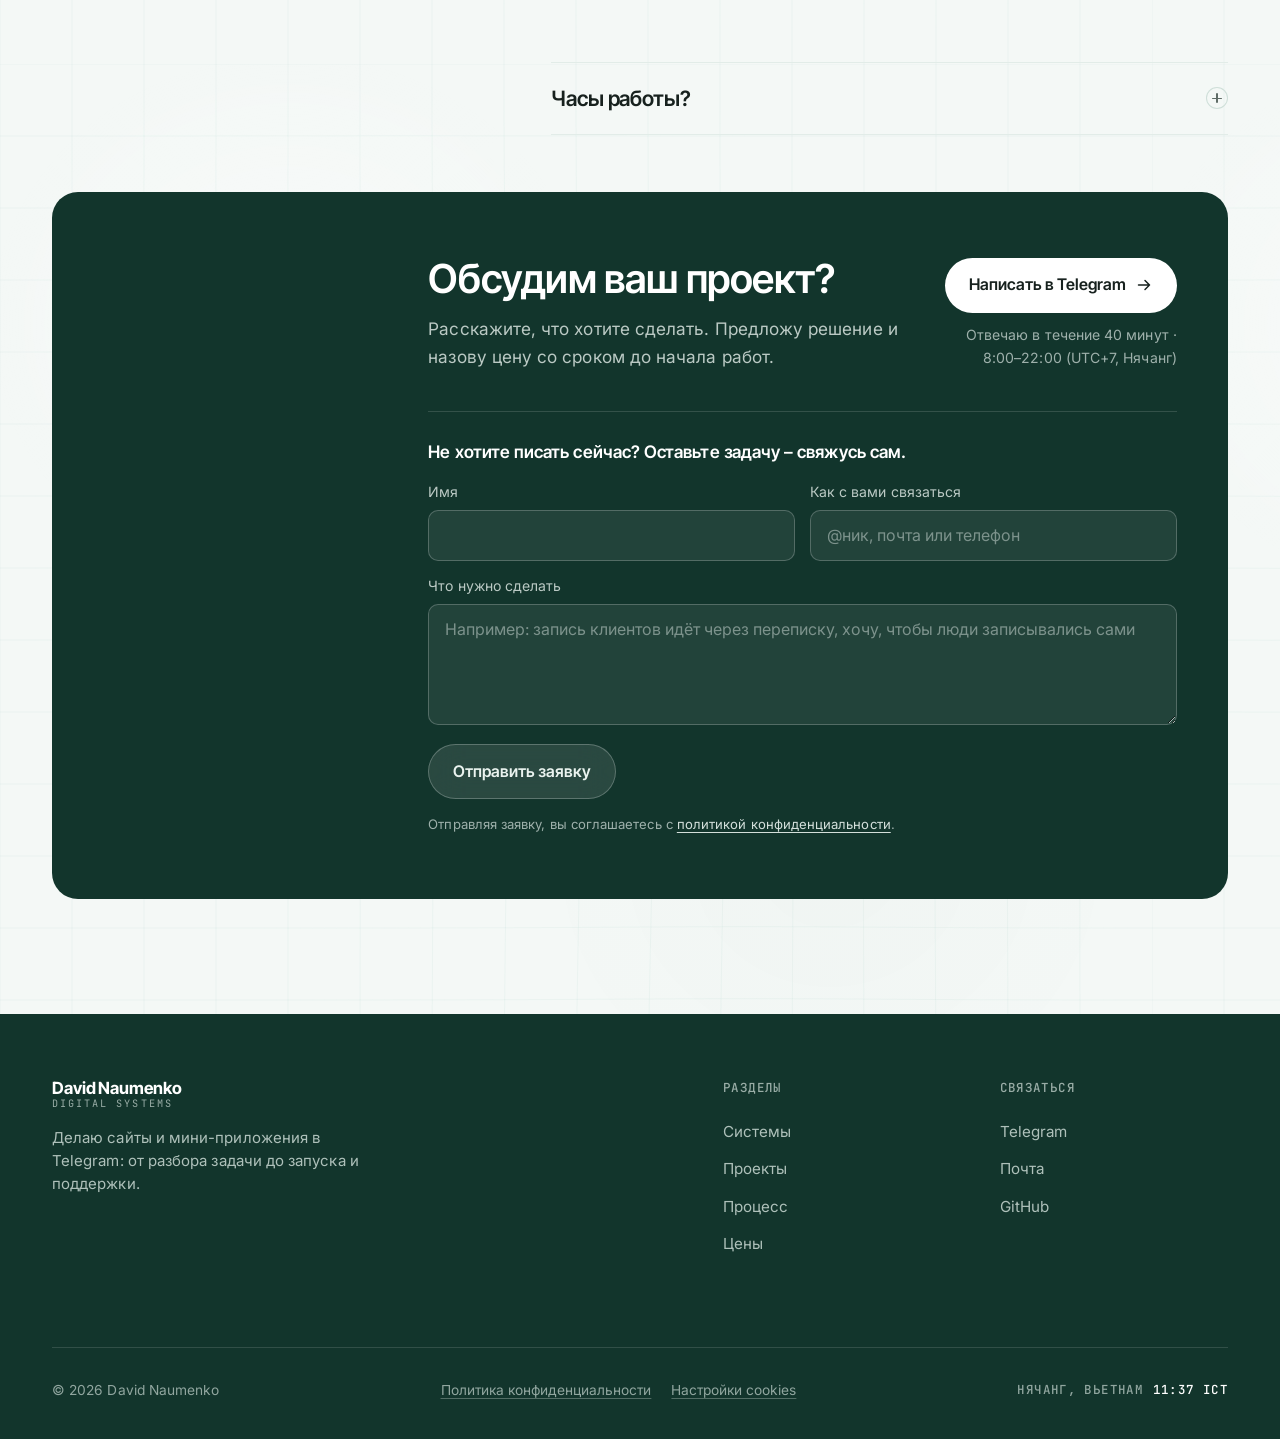
==== commit 55a9d23d: "Align title, OG alt, final block and footer with hero promise Co-Authored-By: Claude Opus 5.5 <norep" ====
--- a/index.html
+++ b/index.html
@@ -282,9 +282,11 @@
       <div class="fgh__text">
         <p class="label mono">Главный кейс</p>
         <h2 class="fgh__title">FlyGuru</h2>
-        <p class="fgh__sub">Сайт, CRM и мини-приложение <br>для <em>школы электрофойлов</em></p>
+        <p class="fgh__sub">Сайт и система управления <br>для <em>школы электрофойлов</em></p>
         <p class="fgh__lead">
-          Публичный сайт собирает заявки – все они приходят во внутреннюю CRM-систему. Клиент записывается в мини-приложении и видит остаток минут. Клиенты, занятия, абонементы, статистика, сессии, расчёт зарплат – всё в одном месте.
+          Публичный сайт собирает заявки – все они приходят во внутреннюю
+          CRM-систему. Клиенты, занятия, абонементы, статистика, сессии,
+          расчёт зарплат – всё в одном месте.
         </p>
 
         <!-- клиенты и занятия – из боевой базы школы (Supabase); 26 дней – от первой
@@ -346,7 +348,7 @@
     <template id="case-flyguru" data-theme="flyguru">
       <div class="cv__id">
         <h2 class="cv__title" id="cv-title-flyguru">FlyGuru</h2>
-        <p class="cv__sub">Сайт, CRM и мини-приложение для школы электрофойлов в Нячанге</p>
+        <p class="cv__sub">Сайт и CRM для школы электрофойлов в Нячанге</p>
       </div>
 
       <section class="cv__gal" aria-label="Экраны проекта">
@@ -474,7 +476,6 @@
             <ul class="cv__list" role="list">
               <li>Сайт: обучение, тандем, клуб, прайс, отзывы, контакты с картой</li>
               <li>Заявки с сайта приходят в кабинет и в Telegram-бот</li>
-              <li>Telegram Mini App: клиент записывается и видит остаток минут</li>
               <li>4 кабинета: админ, инструктор, механик, СММ</li>
               <li>Открытие и закрытие смены с помощью фото</li>
               <li>Абонементы с остатком минут и сроком сгорания</li>
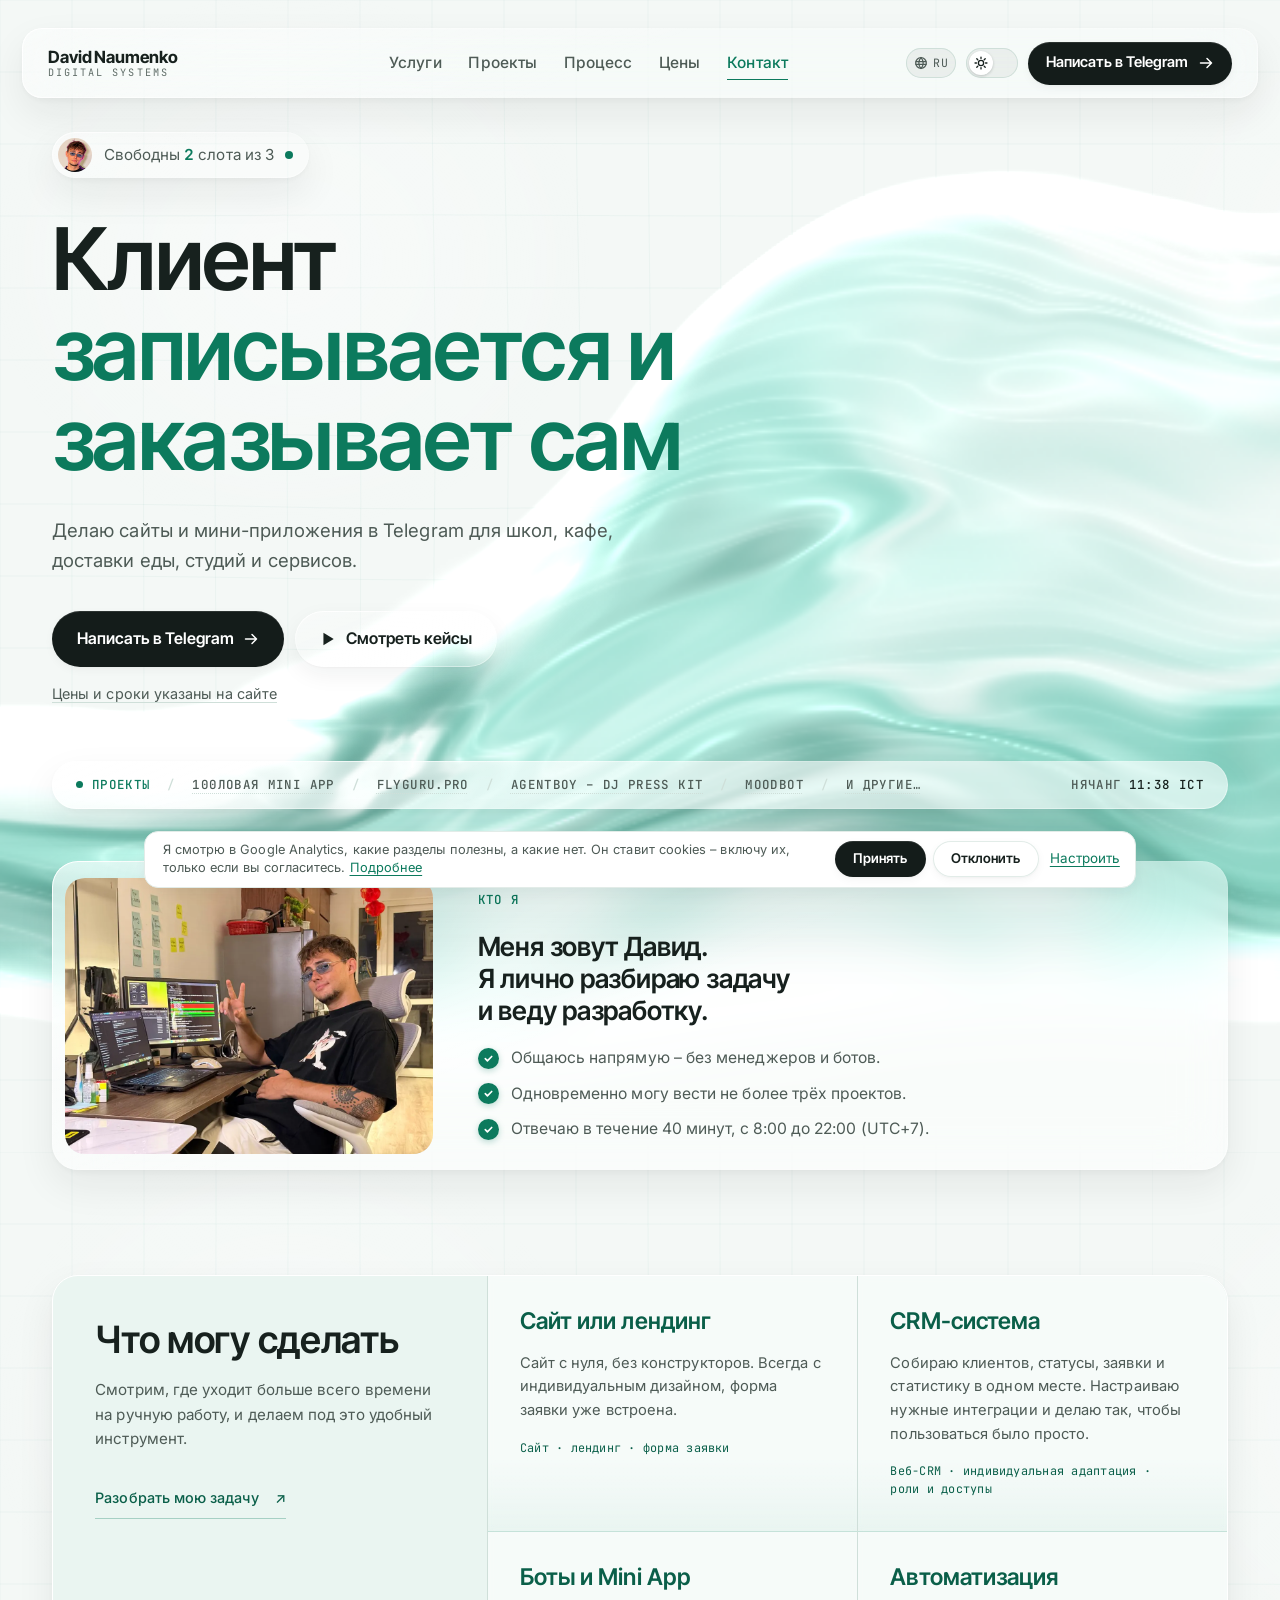
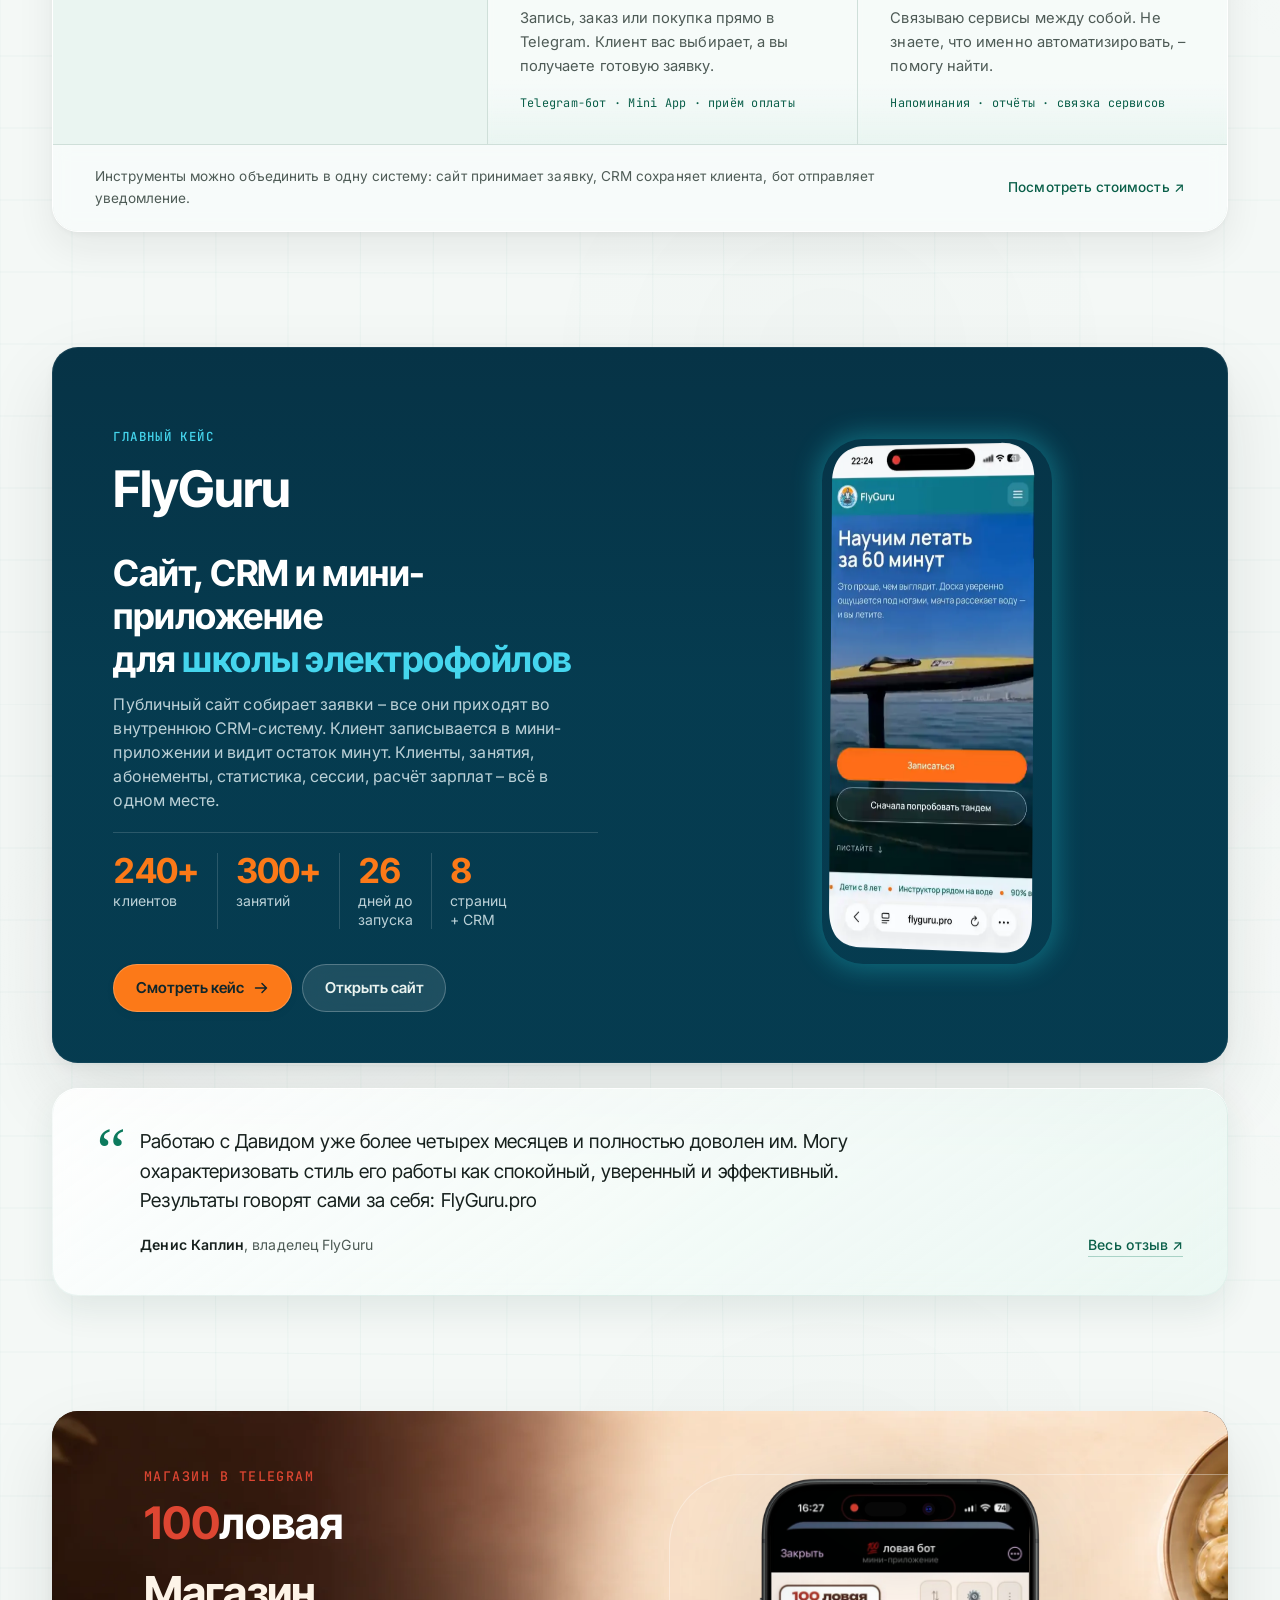
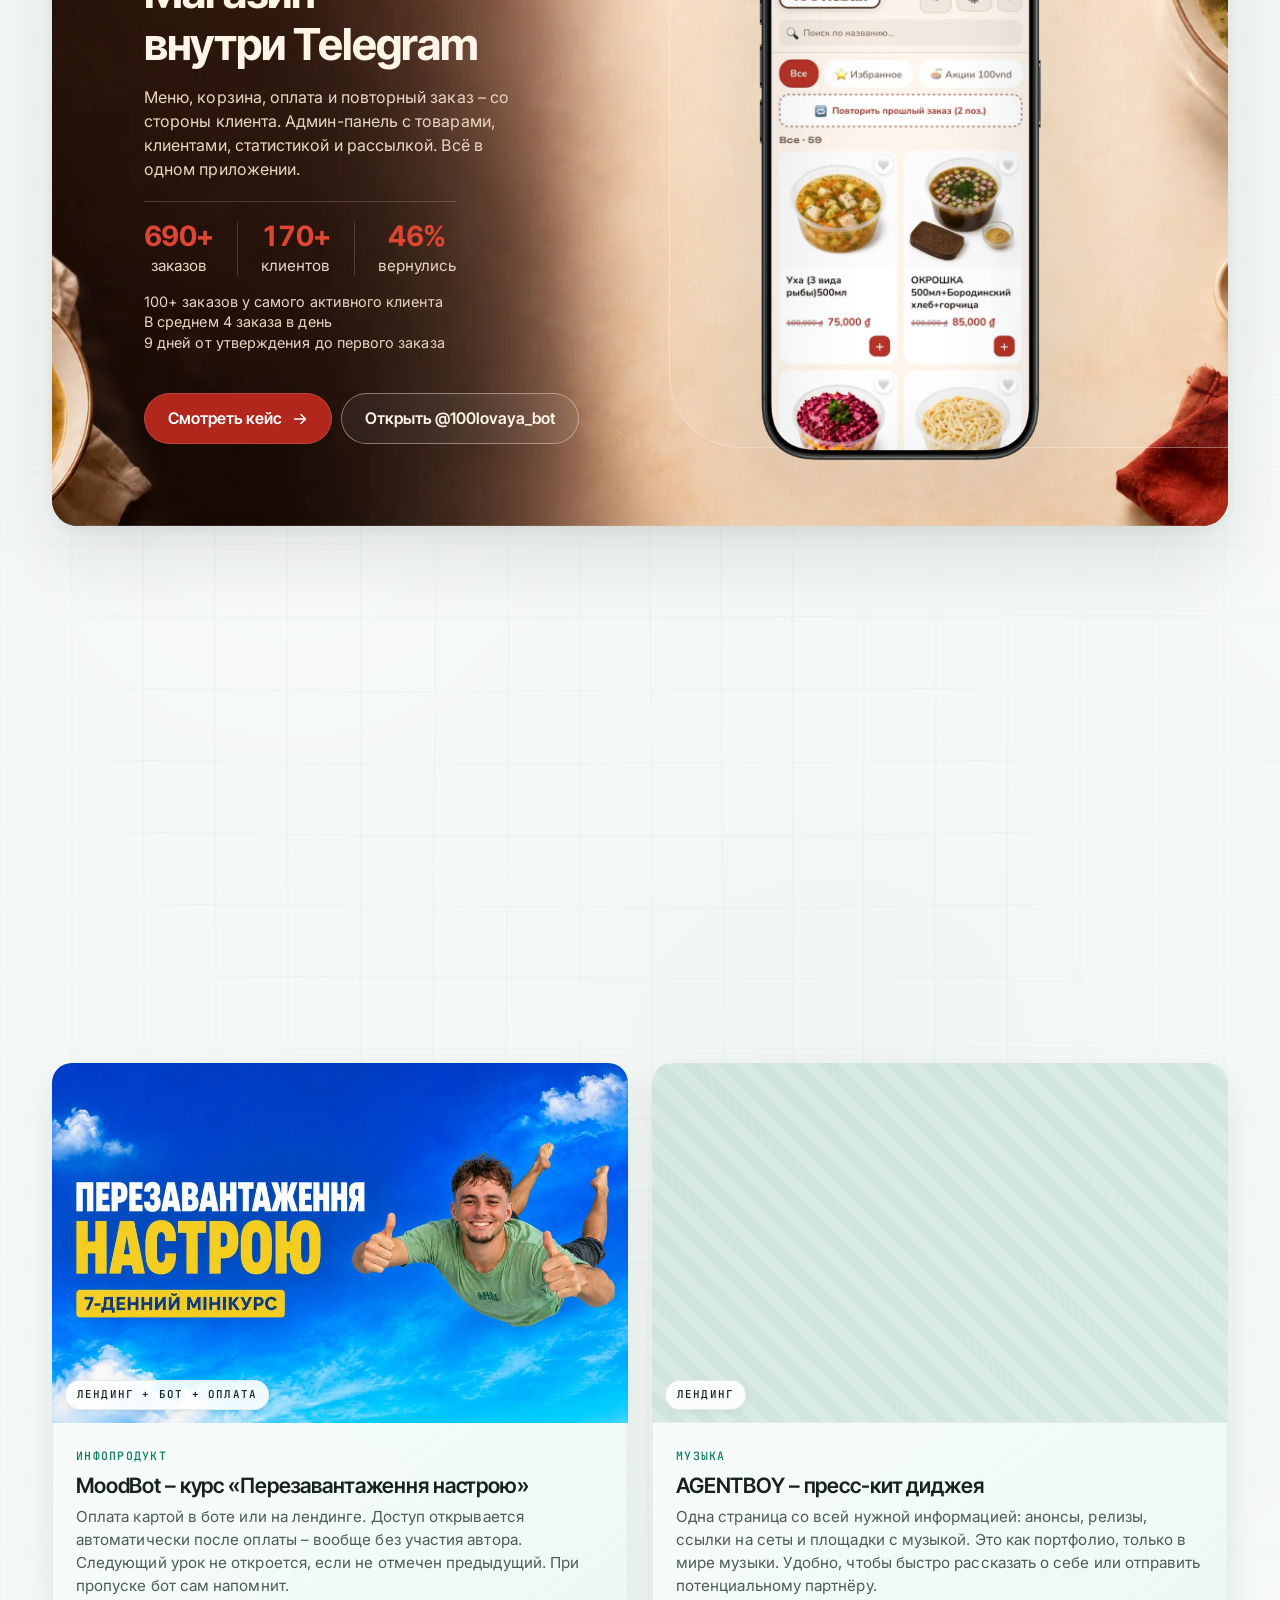
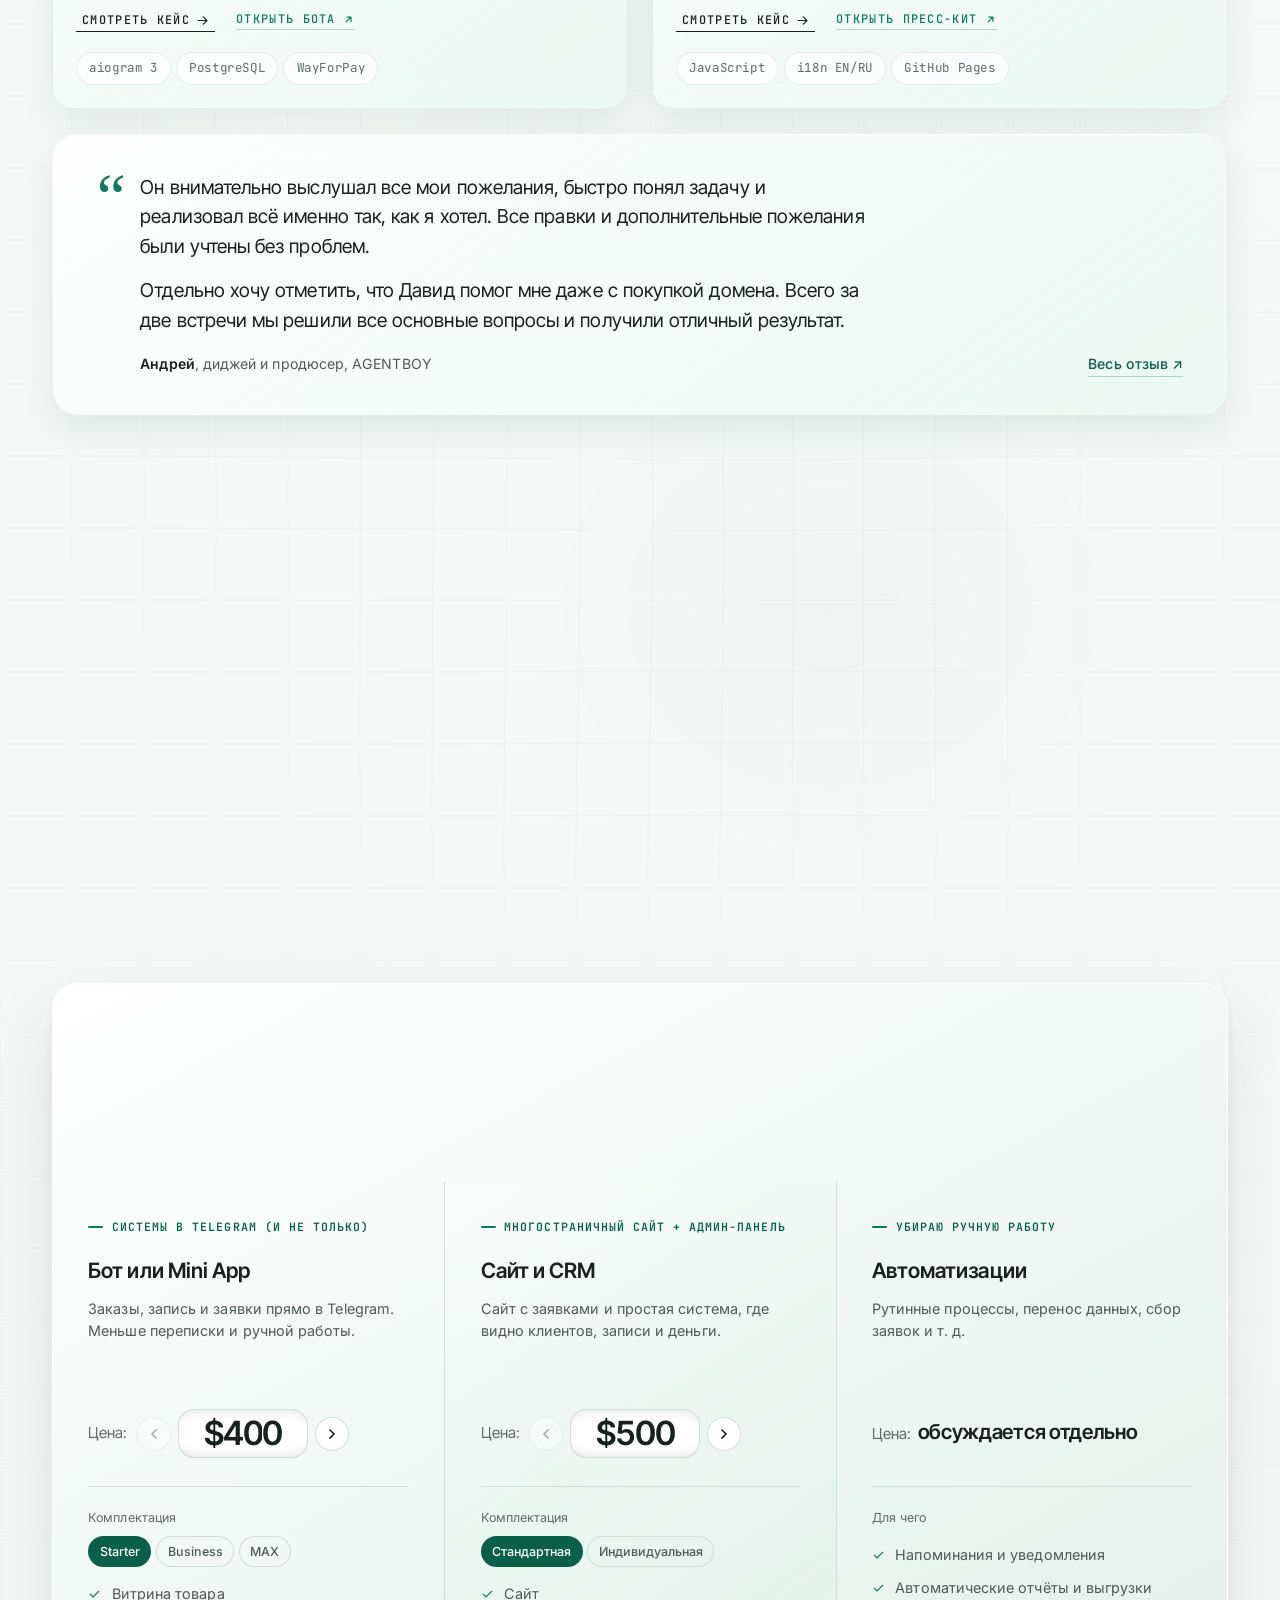
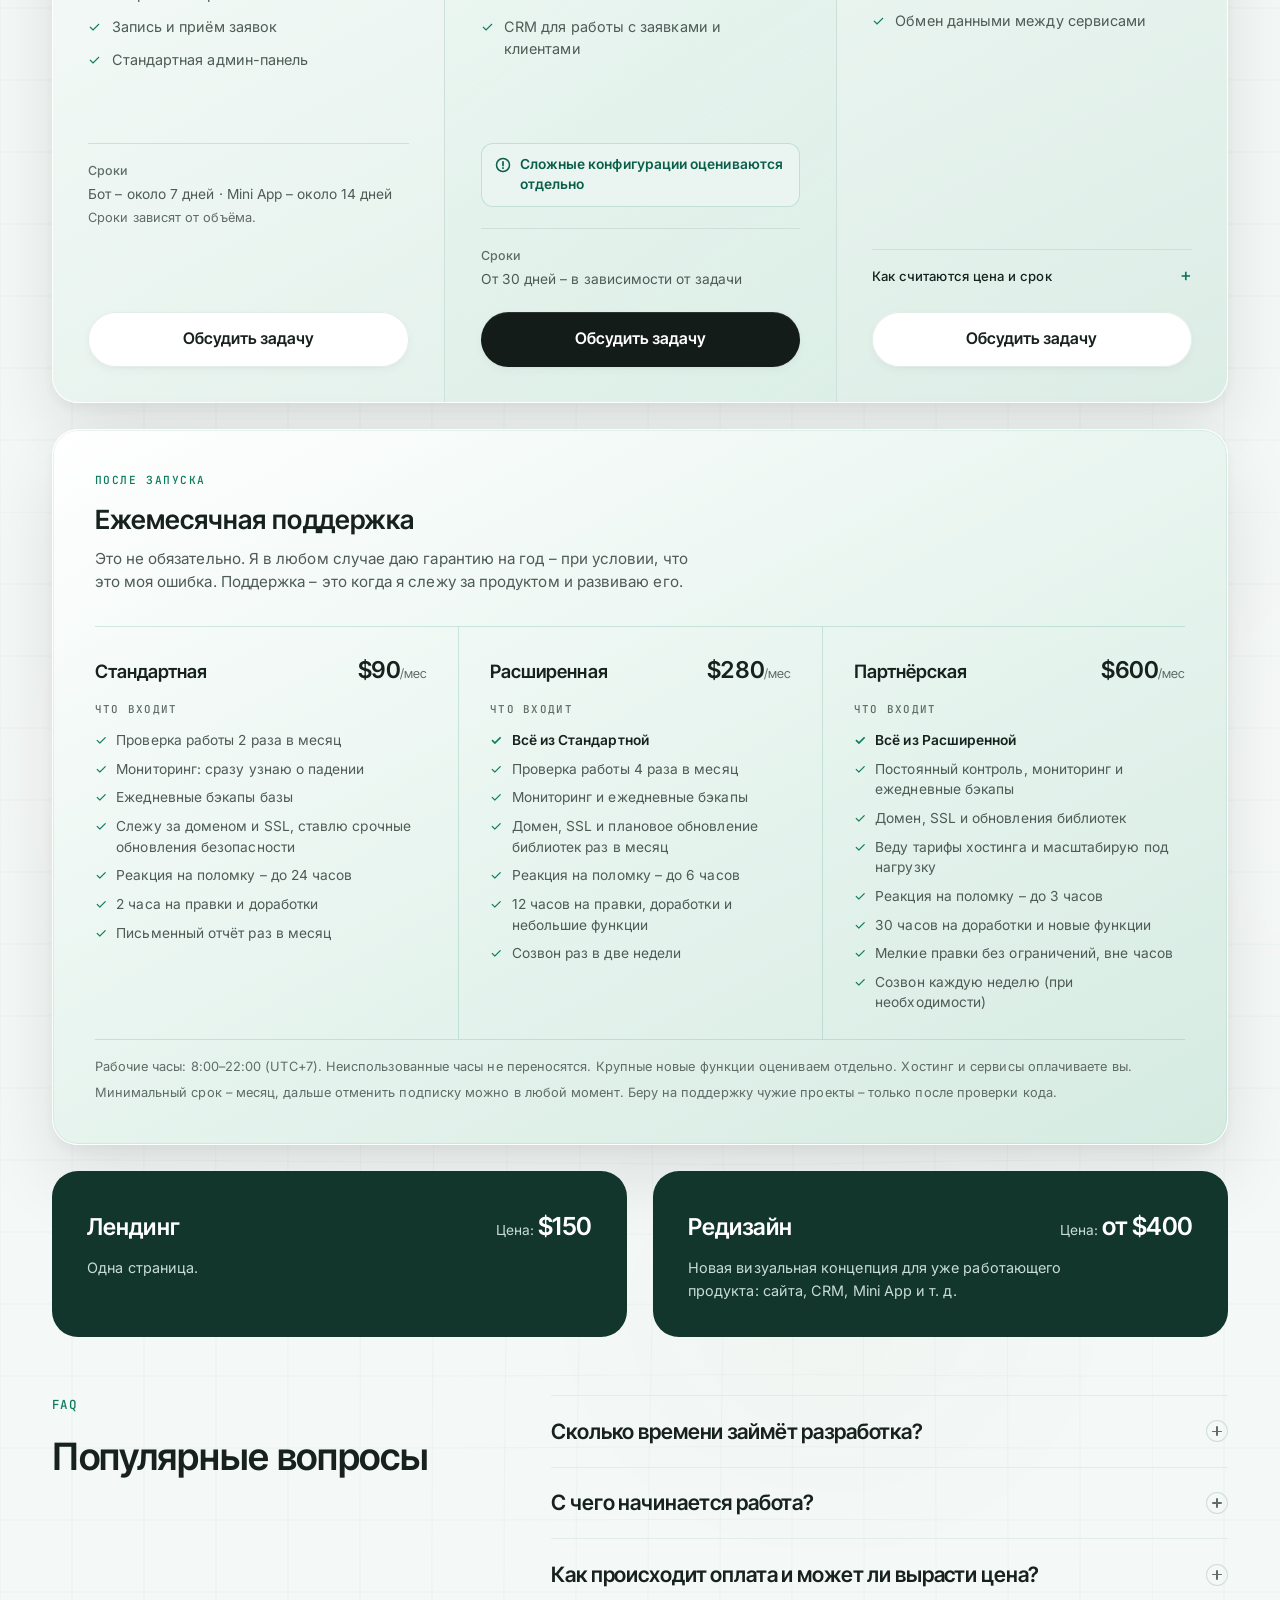
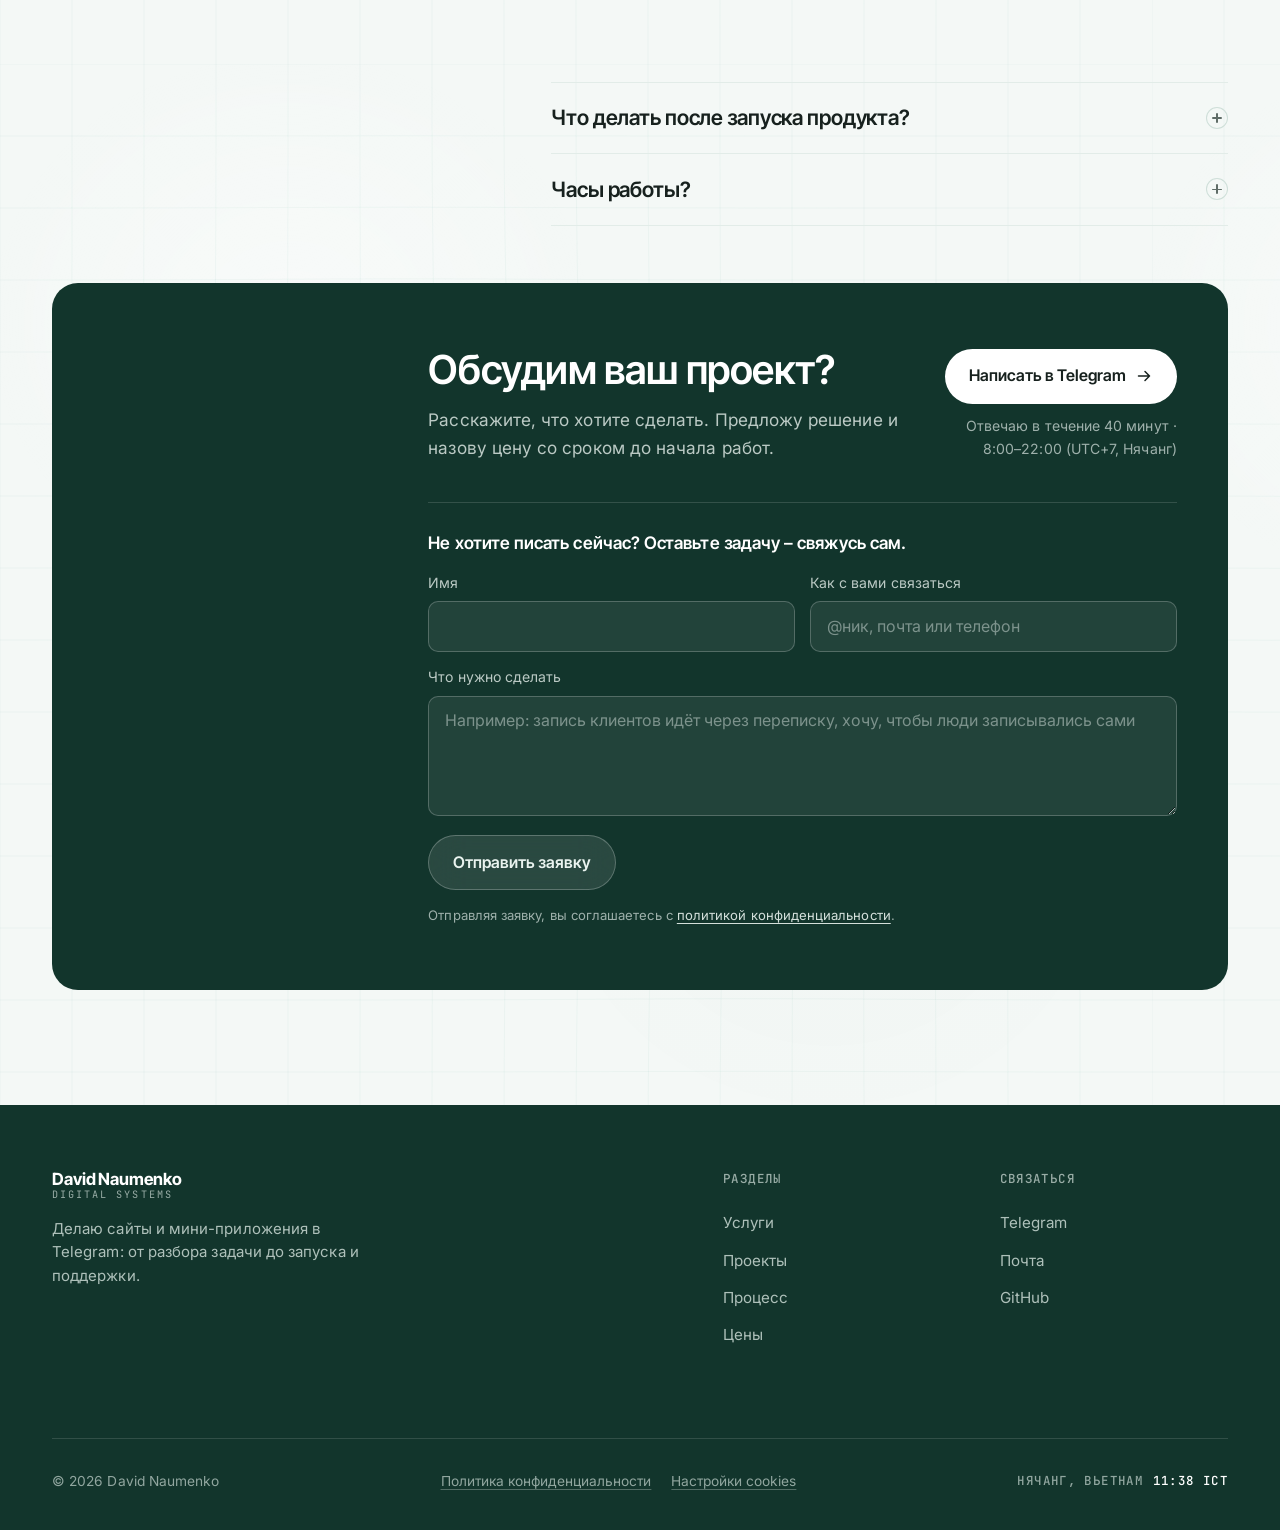
==== commit 467af4fb: "Add FlyGuru Mini App screens to case gallery Co-Authored-By: Claude Opus 5.5 <noreply@anthropic.com>" ====
--- a/index.html
+++ b/index.html
@@ -69,7 +69,7 @@
     </a>
 
     <nav class="nav" aria-label="Основная навигация">
-      <a href="#solutions" class="nav__link">Системы</a>
+      <a href="#solutions" class="nav__link">Услуги</a>
       <a href="#work" class="nav__link">Проекты</a>
       <a href="#process" class="nav__link">Процесс</a>
       <a href="#pricing" class="nav__link">Цены</a>
@@ -115,7 +115,7 @@
 
 <div class="sheet" id="sheet" hidden>
   <nav class="sheet__nav" aria-label="Мобильная навигация">
-    <a href="#solutions">Системы</a>
+    <a href="#solutions">Услуги</a>
     <a href="#work">Проекты</a>
     <a href="#process">Процесс</a>
     <a href="#pricing">Цены</a>
@@ -177,7 +177,7 @@
       <div class="rail__inner glass">
         <span class="rail__live">
           <span class="rail__dot" aria-hidden="true"></span>
-          Активные проекты
+          Проекты
         </span>
         <span class="rail__sep" aria-hidden="true">/</span>
         <a class="rail__item rail__val rail__link" href="#case-100lovaya" data-case="100lovaya">100ловая Mini App</a>
@@ -230,8 +230,8 @@
     <div class="solutions__panel">
       <canvas class="water water--accent solutions__water" data-flow="basin" aria-hidden="true"></canvas>
       <header class="solutions__head reveal">
-        <h2 class="h2">Системы под ваши задачи</h2>
-        <p class="solutions__intro">Определяем, где вы тратите больше всего времени на ручную работу. Исходя из этого – собираю удобный инструмент.</p>
+        <h2 class="h2">Что могу сделать</h2>
+        <p class="solutions__intro">Смотрим, где уходит больше всего времени на ручную работу, и делаем под это удобный инструмент.</p>
         <a href="https://t.me/davidnaumenko" class="solutions__link" target="_blank" rel="noopener">Разобрать мою задачу <span aria-hidden="true">↗</span></a>
       </header>
       <div class="sol">
@@ -242,7 +242,7 @@
         </article>
         <article class="sol__card reveal">
           <h3 class="sol__h">CRM-система</h3>
-          <p>Собираю клиентов, статусы, заявки и статистику в одном месте. Настраиваю нужные интеграции и стараюсь максимально всё упростить.</p>
+          <p>Собираю клиентов, статусы, заявки и статистику в одном месте. Настраиваю нужные интеграции и делаю так, чтобы пользоваться было просто.</p>
           <p class="sol__how">Веб-CRM&nbsp;· индивидуальная&nbsp;адаптация&nbsp;· роли&nbsp;и&nbsp;доступы</p>
         </article>
         <article class="sol__card reveal">
@@ -282,11 +282,9 @@
       <div class="fgh__text">
         <p class="label mono">Главный кейс</p>
         <h2 class="fgh__title">FlyGuru</h2>
-        <p class="fgh__sub">Сайт и система управления <br>для <em>школы электрофойлов</em></p>
+        <p class="fgh__sub">Сайт, CRM и мини-приложение <br>для <em>школы электрофойлов</em></p>
         <p class="fgh__lead">
-          Публичный сайт собирает заявки – все они приходят во внутреннюю
-          CRM-систему. Клиенты, занятия, абонементы, статистика, сессии,
-          расчёт зарплат – всё в одном месте.
+          Публичный сайт собирает заявки – все они приходят во внутреннюю CRM-систему. Клиент записывается в мини-приложении и видит остаток минут. Клиенты, занятия, абонементы, статистика, сессии, расчёт зарплат – всё в одном месте.
         </p>
 
         <!-- клиенты и занятия – из боевой базы школы (Supabase); 26 дней – от первой
@@ -348,7 +346,7 @@
     <template id="case-flyguru" data-theme="flyguru">
       <div class="cv__id">
         <h2 class="cv__title" id="cv-title-flyguru">FlyGuru</h2>
-        <p class="cv__sub">Сайт и CRM для школы электрофойлов в Нячанге</p>
+        <p class="cv__sub">Сайт, CRM и мини-приложение для школы электрофойлов в Нячанге</p>
       </div>
 
       <section class="cv__gal" aria-label="Экраны проекта">
@@ -389,6 +387,24 @@
           <img src="assets/img/cases/flyguru/booking-phone.webp" width="900" height="1957" alt="Форма записи на телефоне" loading="lazy" decoding="async">
         </picture>
         <figcaption><b>Запись</b>Заявка приходит в кабинет и в Telegram-бот.</figcaption>
+      </figure>
+      <figure class="cv__slide" data-chapter="Мини-приложение">
+        <picture>
+          <img src="assets/img/cases/flyguru/miniapp-home-phone.webp" width="900" height="1957" alt="Главный экран мини-приложения FlyGuru" loading="lazy" decoding="async">
+        </picture>
+        <figcaption><b>Мини-приложение</b>Запись, брони и история занятий в Telegram.</figcaption>
+      </figure>
+      <figure class="cv__slide" data-chapter="Мини-приложение">
+        <picture>
+          <img src="assets/img/cases/flyguru/miniapp-menu-phone.webp" width="900" height="1957" alt="Меню клиента в мини-приложении" loading="lazy" decoding="async">
+        </picture>
+        <figcaption><b>Меню клиента</b>Всё нужное клиенту на одном экране.</figcaption>
+      </figure>
+      <figure class="cv__slide" data-chapter="Мини-приложение">
+        <picture>
+          <img src="assets/img/cases/flyguru/miniapp-booking-phone.webp" width="900" height="1957" alt="Форма записи в мини-приложении" loading="lazy" decoding="async">
+        </picture>
+        <figcaption><b>Запись</b>День, время и услуга, остальное подтверждает школа.</figcaption>
       </figure>
       <figure class="cv__slide" data-chapter="CRM">
         <picture>
@@ -476,6 +492,7 @@
             <ul class="cv__list" role="list">
               <li>Сайт: обучение, тандем, клуб, прайс, отзывы, контакты с картой</li>
               <li>Заявки с сайта приходят в кабинет и в Telegram-бот</li>
+              <li>Telegram Mini App: клиент записывается и видит остаток минут</li>
               <li>4 кабинета: админ, инструктор, механик, СММ</li>
               <li>Открытие и закрытие смены с помощью фото</li>
               <li>Абонементы с остатком минут и сроком сгорания</li>
@@ -537,7 +554,7 @@
       <div class="p100__plate" aria-hidden="true"></div>
 
       <div class="p100__text">
-        <p class="label mono">Первый реальный проект</p>
+        <p class="label mono">Магазин в Telegram</p>
 
         <h2 class="p100__h">
           <span class="p100__logo"><span class="p100__logo-num">100</span>ловая</span>
@@ -1137,29 +1154,29 @@
       <article class="plan reveal" id="plan-bot">
         <p class="plan__kind mono">Системы в Telegram (и&nbsp;не&nbsp;только)</p>
         <h3 class="plan__h">Бот или Mini App</h3>
-        <p class="plan__for">Автоматизация заказов, записи и заявок. Меньше ручной работы – больше времени на развитие.</p>
+        <p class="plan__for">Заказы, запись и заявки прямо в Telegram. Меньше переписки и ручной работы.</p>
         <div class="plan__price drum" data-drum data-hot="900" data-old="1100">
           <span class="drum__label">Цена:</span>
           <button type="button" class="drum__arrow" data-step="-1" aria-label="Дешевле"><svg viewBox="0 0 14 14" fill="none" aria-hidden="true"><path d="M9 3L5 7l4 4" stroke="currentColor" stroke-width="1.7" stroke-linecap="round" stroke-linejoin="round"/></svg></button>
-          <div class="drum__win" role="slider" tabindex="0" aria-label="Цена: бот или Mini App">$900</div>
+          <div class="drum__win" role="slider" tabindex="0" aria-label="Цена: бот или Mini App">$400</div>
           <button type="button" class="drum__arrow" data-step="1" aria-label="Дороже"><svg viewBox="0 0 14 14" fill="none" aria-hidden="true"><path d="M5 3l4 4-4 4" stroke="currentColor" stroke-width="1.7" stroke-linecap="round" stroke-linejoin="round"/></svg></button>
         </div>
         <div class="kit">
           <div class="kit__top">
             <span class="kit__label">Комплектация</span>
             <div class="kit__chips">
-              <button type="button" class="kit__chip" data-v="400" aria-pressed="false">Starter</button>
-              <button type="button" class="kit__chip" data-v="900" aria-pressed="true">Business</button>
+              <button type="button" class="kit__chip" data-v="400" aria-pressed="true">Starter</button>
+              <button type="button" class="kit__chip" data-v="900" aria-pressed="false">Business</button>
               <button type="button" class="kit__chip" data-v="1500" aria-pressed="false">MAX</button>
             </div>
           </div>
           <div class="kit__lists">
-            <ul class="plan__list kit__list" data-v="400" role="list">
+            <ul class="plan__list kit__list is-on" data-v="400" role="list">
               <li>Витрина товара</li>
               <li>Запись и приём заявок</li>
               <li>Стандартная админ-панель</li>
             </ul>
-            <ul class="plan__list kit__list is-on" data-v="900" role="list">
+            <ul class="plan__list kit__list" data-v="900" role="list">
               <li><b>Всё из Starter</b></li>
               <li>База клиентов</li>
               <li>Статистика и рассылки</li>
@@ -1183,7 +1200,7 @@
       <article class="plan plan--on reveal" id="plan-crm">
         <p class="plan__kind mono">Многостраничный сайт + админ-панель</p>
         <h3 class="plan__h">Сайт и CRM</h3>
-        <p class="plan__for">Сайт – это лицо вашей компании в интернете. Качество сайта отражает подход к делу.</p>
+        <p class="plan__for">Сайт с заявками и простая система, где видно клиентов, записи и деньги.</p>
         <div class="plan__price drum" data-drum>
           <span class="drum__label">Цена:</span>
           <button type="button" class="drum__arrow" data-step="-1" aria-label="Дешевле"><svg viewBox="0 0 14 14" fill="none" aria-hidden="true"><path d="M9 3L5 7l4 4" stroke="currentColor" stroke-width="1.7" stroke-linecap="round" stroke-linejoin="round"/></svg></button>
@@ -1219,7 +1236,7 @@
       </article>
 
       <article class="plan reveal" id="plan-auto">
-        <p class="plan__kind mono">Устраняем рутину и ручную работу</p>
+        <p class="plan__kind mono">Убираю ручную работу</p>
         <h3 class="plan__h">Автоматизации</h3>
         <p class="plan__for">Рутинные процессы, перенос данных, сбор заявок и&nbsp;т.&nbsp;д.</p>
         <p class="plan__price plan__price--calc">Цена: <span>обсуждается отдельно</span></p>
@@ -1459,7 +1476,7 @@
     <nav class="footer__col" aria-label="Навигация в футере">
       <p class="footer__col-h">Разделы</p>
       <ul class="footer__list" role="list">
-        <li><a href="#solutions">Системы</a></li>
+        <li><a href="#solutions">Услуги</a></li>
         <li><a href="#work">Проекты</a></li>
         <li><a href="#process">Процесс</a></li>
         <li><a href="#pricing">Цены</a></li>
--- a/style.css
+++ b/style.css
@@ -1099,27 +1099,30 @@
 
 /* ============================================================
    COOKIE-БАННЕР
-   Плашка на бумаге, но фон сплошной: баннер лежит поверх текста и
-   кнопок, и даже 3 % прозрачности давали читаемую кашу под ним. На телефоне – полоса по ширине
-   экрана, с 600 px – карточка в левом нижнем углу. Ниже мобильного
-   меню (99), чтобы не лечь поверх него.
+   Компактная полоска внизу экрана. Фон сплошной: баннер лежит поверх
+   текста и кнопок, и даже 3 % прозрачности давали читаемую кашу под ним.
+   Высота ограничена первым экраном: на 393×659 полоска не должна
+   закрывать кнопку «Написать в Telegram». С 720 px текст и кнопки идут
+   в одну строку. Ниже мобильного меню (99), чтобы не лечь поверх него.
    ============================================================ */
 .cc {
   position: fixed; z-index: 90;
-  left: 12px; right: 12px; bottom: calc(12px + env(safe-area-inset-bottom, 0px));
-  display: grid; gap: .65rem;
-  padding: 1.1rem 1.15rem 1.15rem;
+  left: 8px; right: 8px; bottom: calc(8px + env(safe-area-inset-bottom, 0px));
+  display: grid; gap: .45rem;
+  max-height: calc(100dvh - 16px); overflow-y: auto;
+  padding: .6rem .8rem .65rem;
   background: var(--card);
   border: 1px solid var(--line);
-  border-radius: var(--r-lg);
+  border-radius: var(--r);
   box-shadow: var(--sh-3);
   color: var(--ink);
   animation: cc-in .45s var(--ease) both;
 }
 .cc[hidden], .cc [hidden] { display: none; }
 .cc:focus { outline: none; }
-.cc__title { font-family: var(--f-display); font-weight: 600; font-size: 1.04rem; line-height: 1.3; }
-.cc__text { font-size: .92rem; line-height: 1.5; color: var(--ink-soft); }
+/* заголовок остаётся подписью окна для скринридера, на экране занял бы строку */
+.cc__title { position: absolute; width: 1px; height: 1px; overflow: hidden; clip-path: inset(50%); white-space: nowrap; }
+.cc__text { font-size: .8rem; line-height: 1.4; color: var(--ink-soft); }
 .cc__text a, .cc__more { color: var(--green); text-decoration: underline; text-underline-offset: 3px; }
 .cc__prefs { display: grid; border-top: 1px solid var(--line); }
 .cc__opt { display: flex; align-items: center; justify-content: space-between; gap: 1rem; padding-block: .75rem; border-bottom: 1px solid var(--line); }
@@ -1140,19 +1143,23 @@
 }
 .cc__switch:checked { background: var(--green); }
 .cc__switch:checked::after { transform: translateX(18px); }
-.cc__actions { display: flex; flex-wrap: wrap; align-items: center; gap: .55rem; margin-top: .15rem; }
-.cc__more { font-size: .92rem; padding: .45rem .35rem; }
+.cc__actions { display: flex; flex-wrap: nowrap; align-items: center; gap: .45rem; }
+.cc__actions .btn { padding-block: .45rem; font-size: .84rem; }
+.cc__more { flex: none; font-size: .84rem; padding: .35rem .25rem; }
 @keyframes cc-in { from { opacity: 0; transform: translateY(14px); } }
 @media (max-width: 599px) {
   /* «Принять» и «Отклонить» одной ширины: отказ не должен выглядеть мельче */
   .cc__actions .btn { flex: 1 1 0; }
 }
-@media (min-width: 600px) {
+@media (min-width: 720px) {
   .cc {
-    left: 20px; right: auto; bottom: calc(20px + env(safe-area-inset-bottom, 0px));
-    width: min(26rem, calc(100% - 40px));
-    padding: 1.3rem 1.4rem 1.35rem;
+    left: 16px; right: 16px; bottom: calc(12px + env(safe-area-inset-bottom, 0px));
+    grid-template-columns: minmax(0, 1fr) auto; align-items: center; column-gap: 1.25rem;
+    max-width: 62rem; margin-inline: auto;
+    padding: .6rem .7rem .6rem 1.1rem;
   }
+  .cc__prefs { grid-column: 1 / -1; }
+  .cc__actions { grid-column: 2; }
 }
 
 /* ============================================================
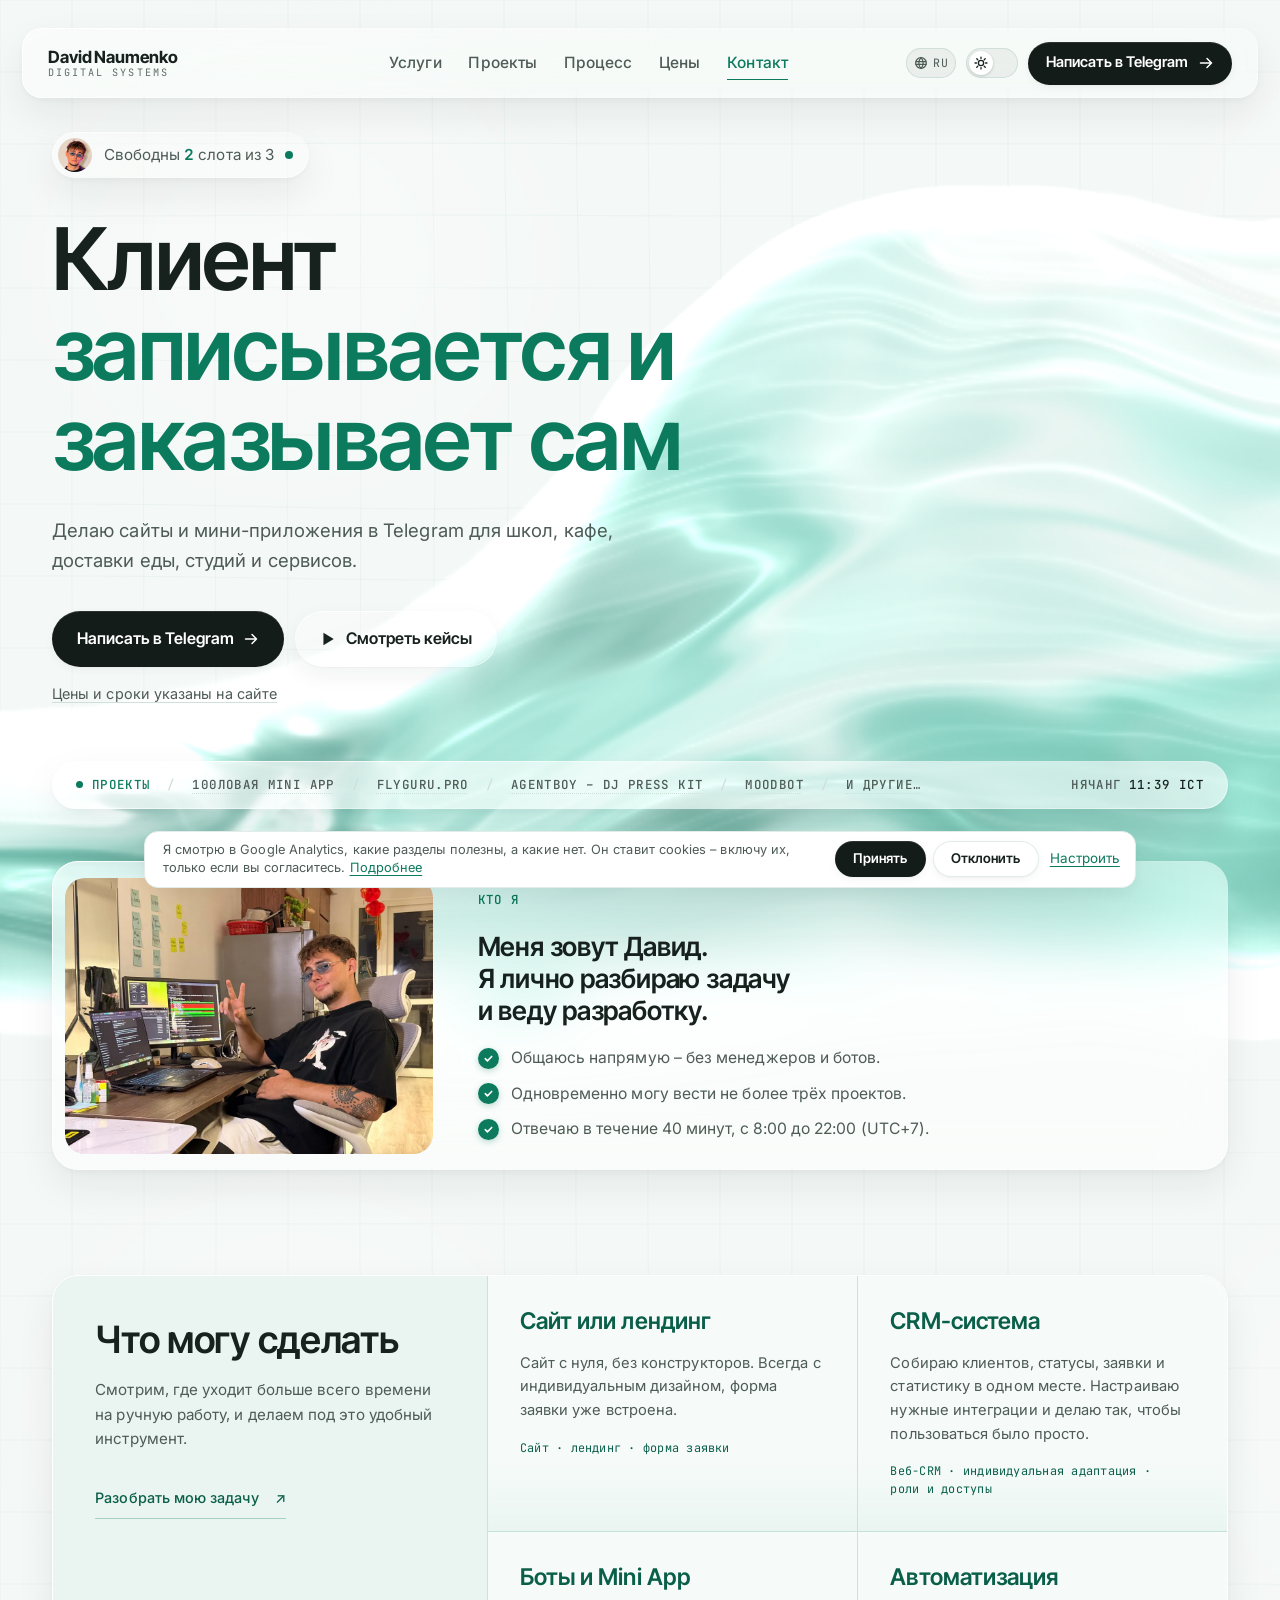
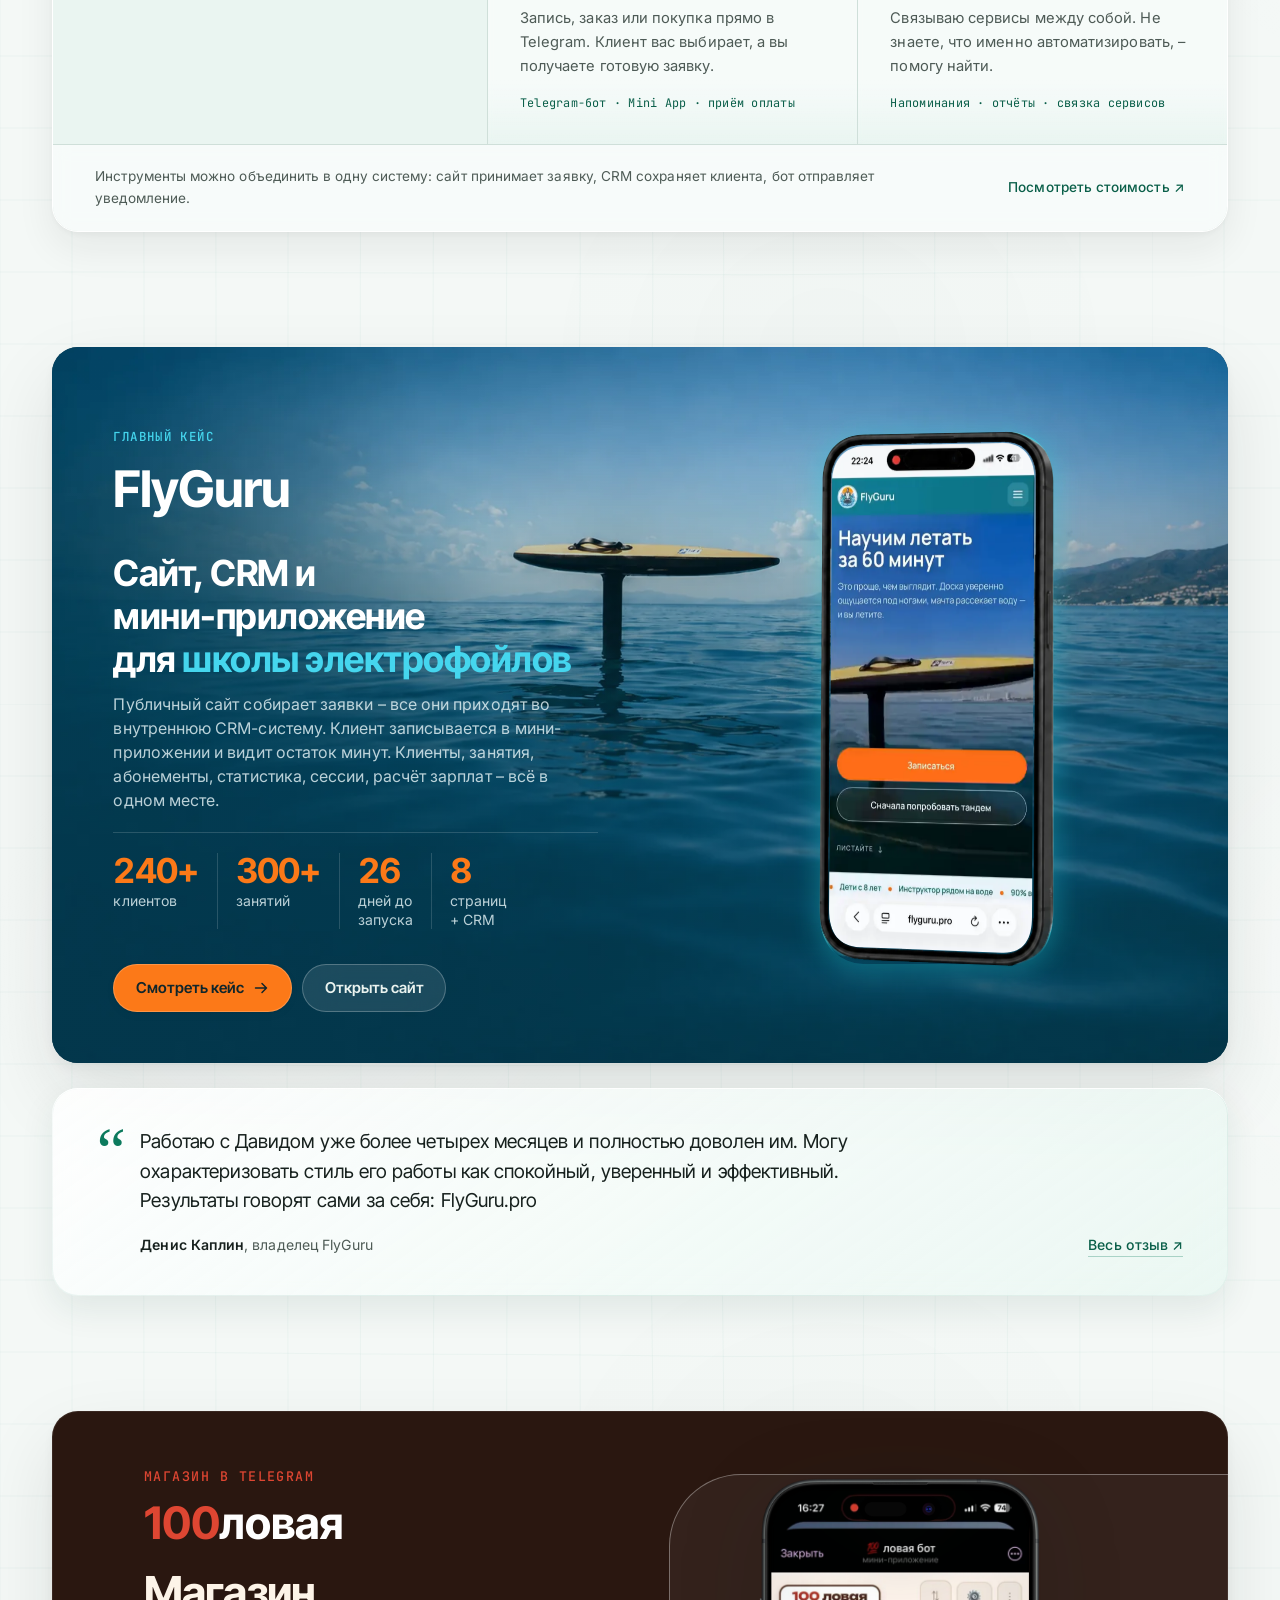
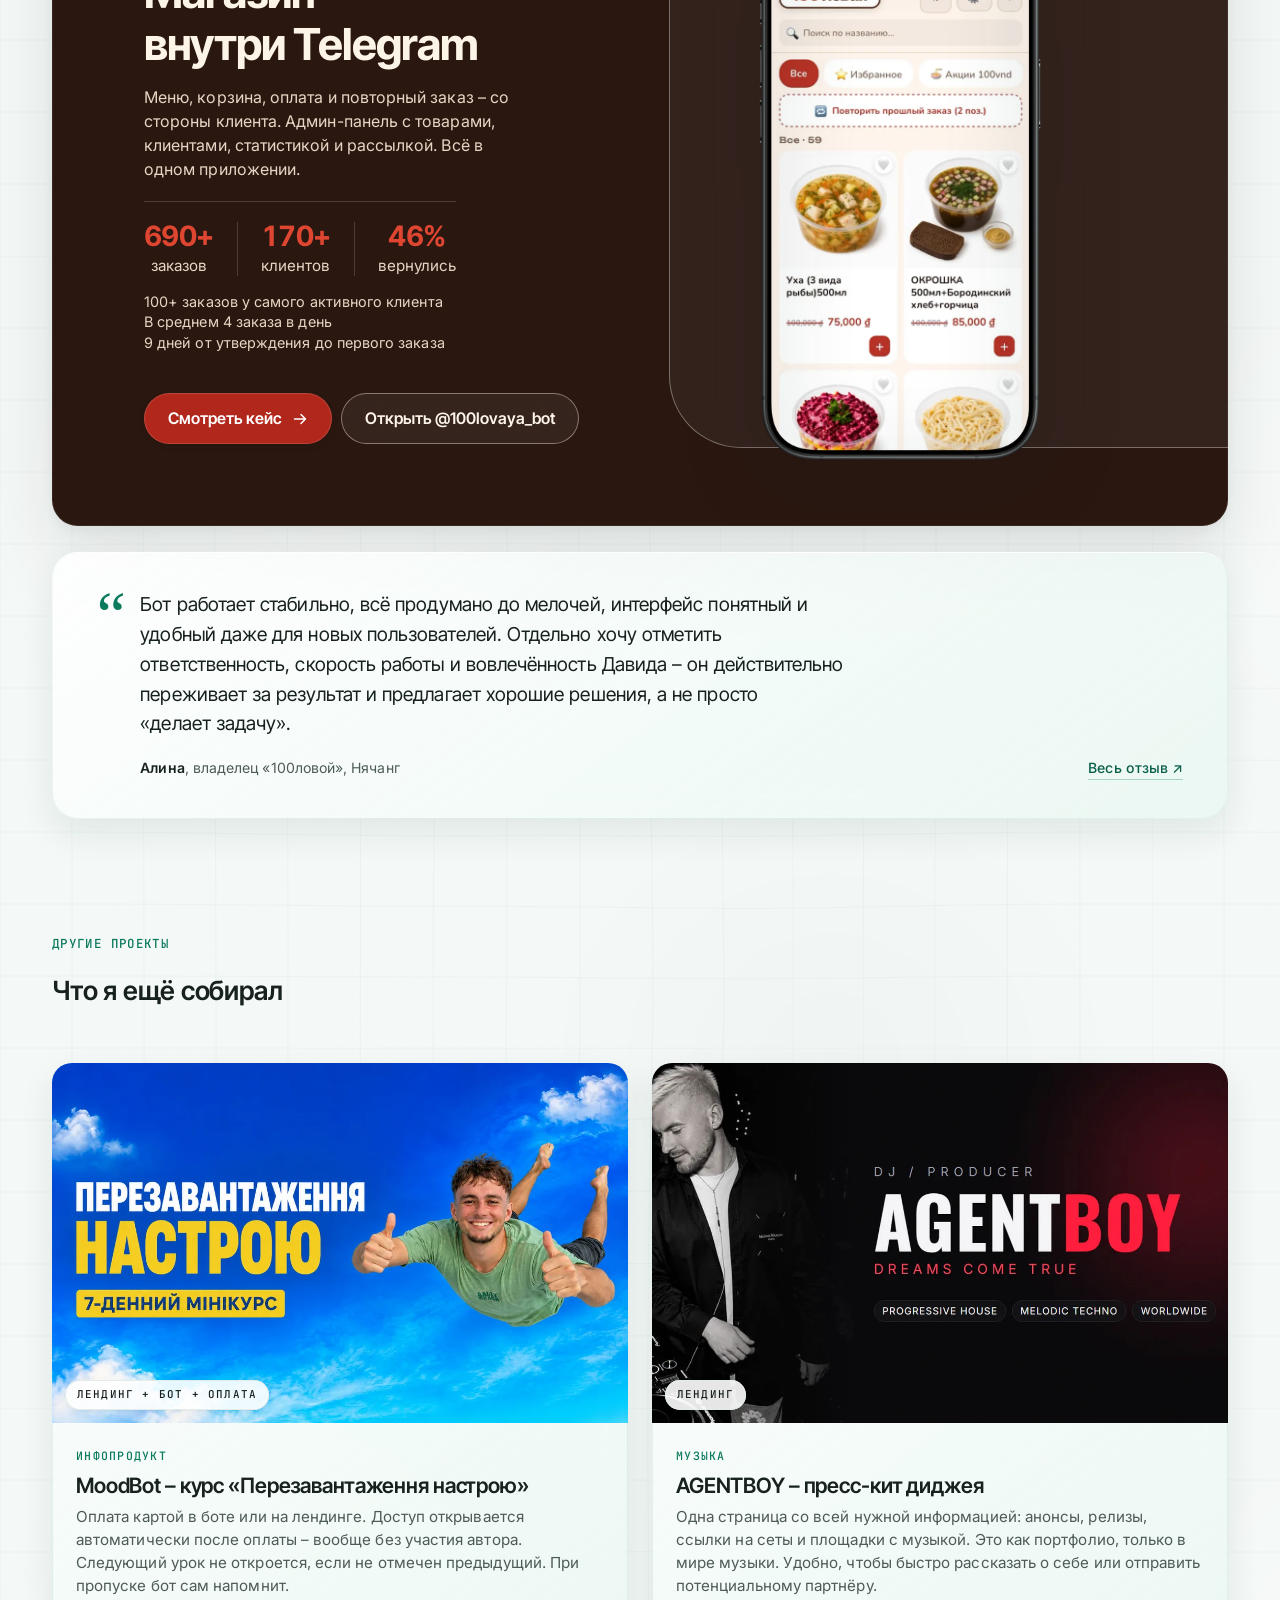
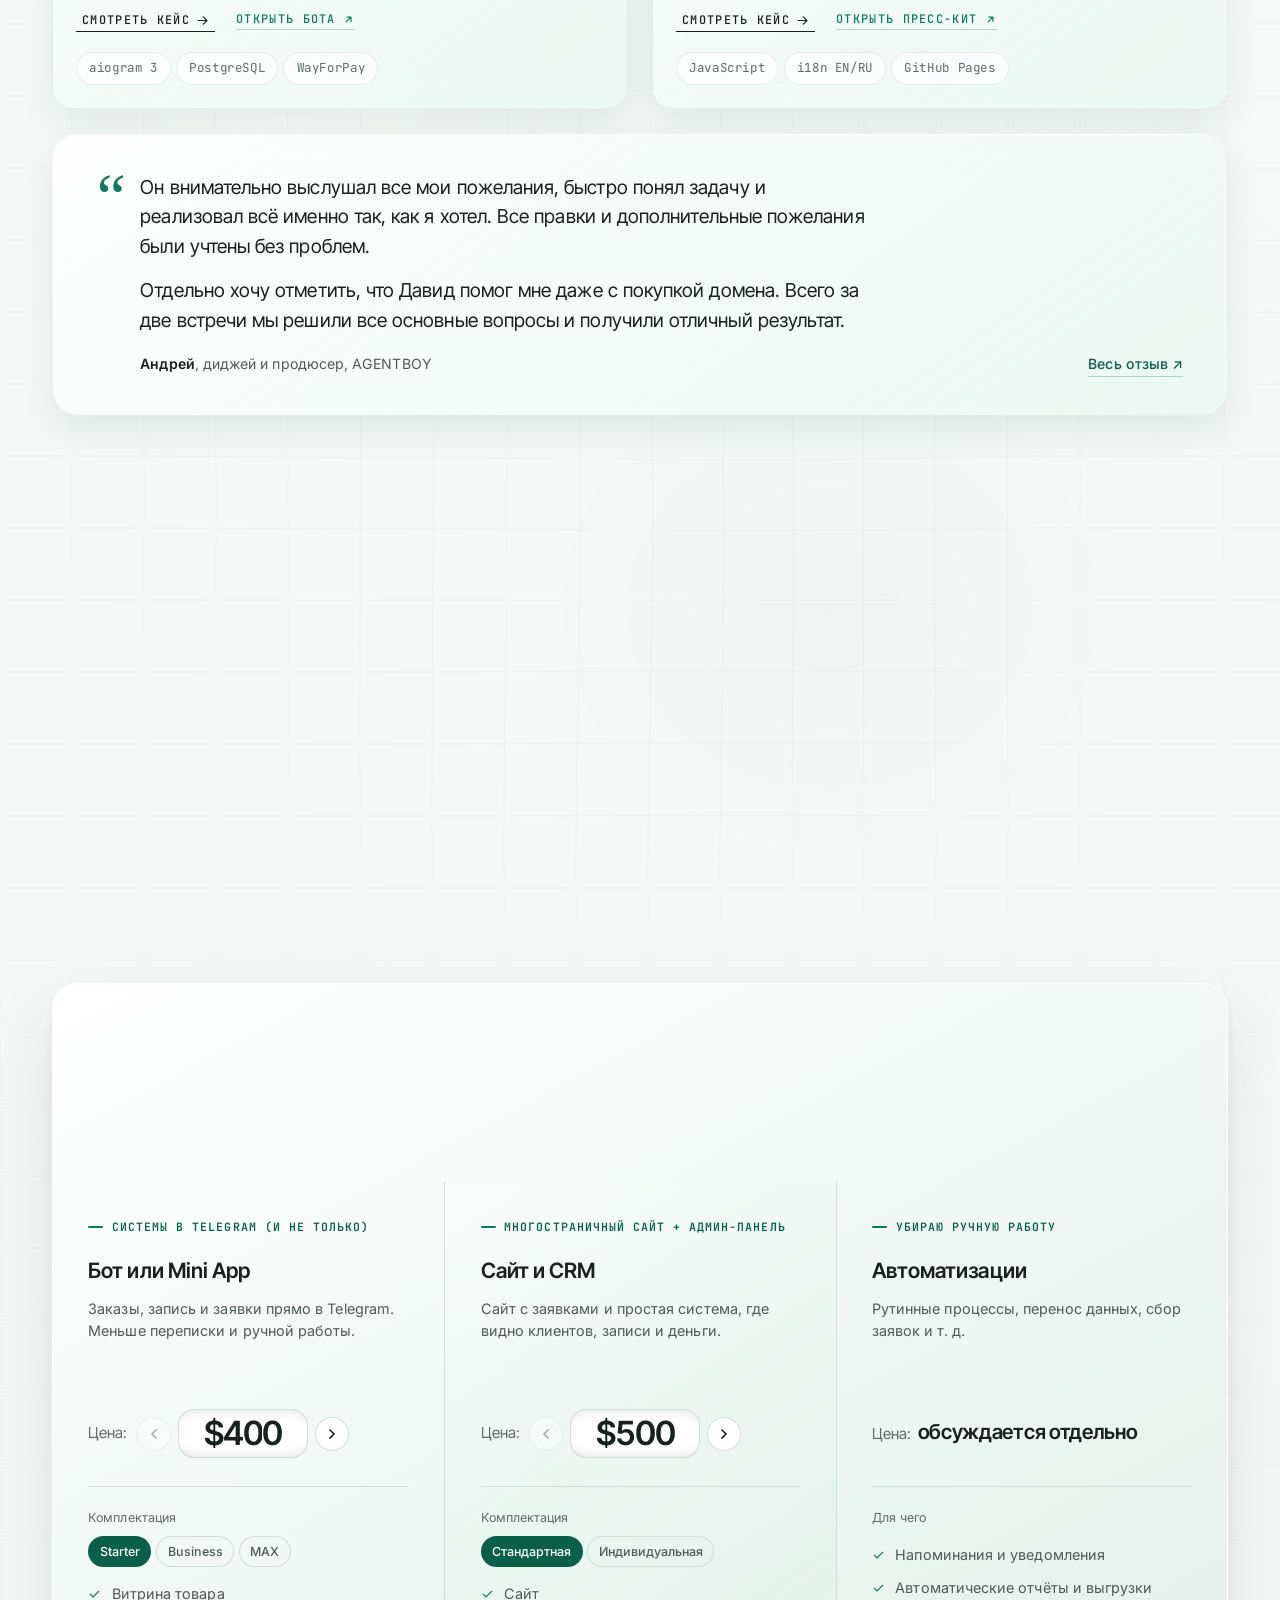
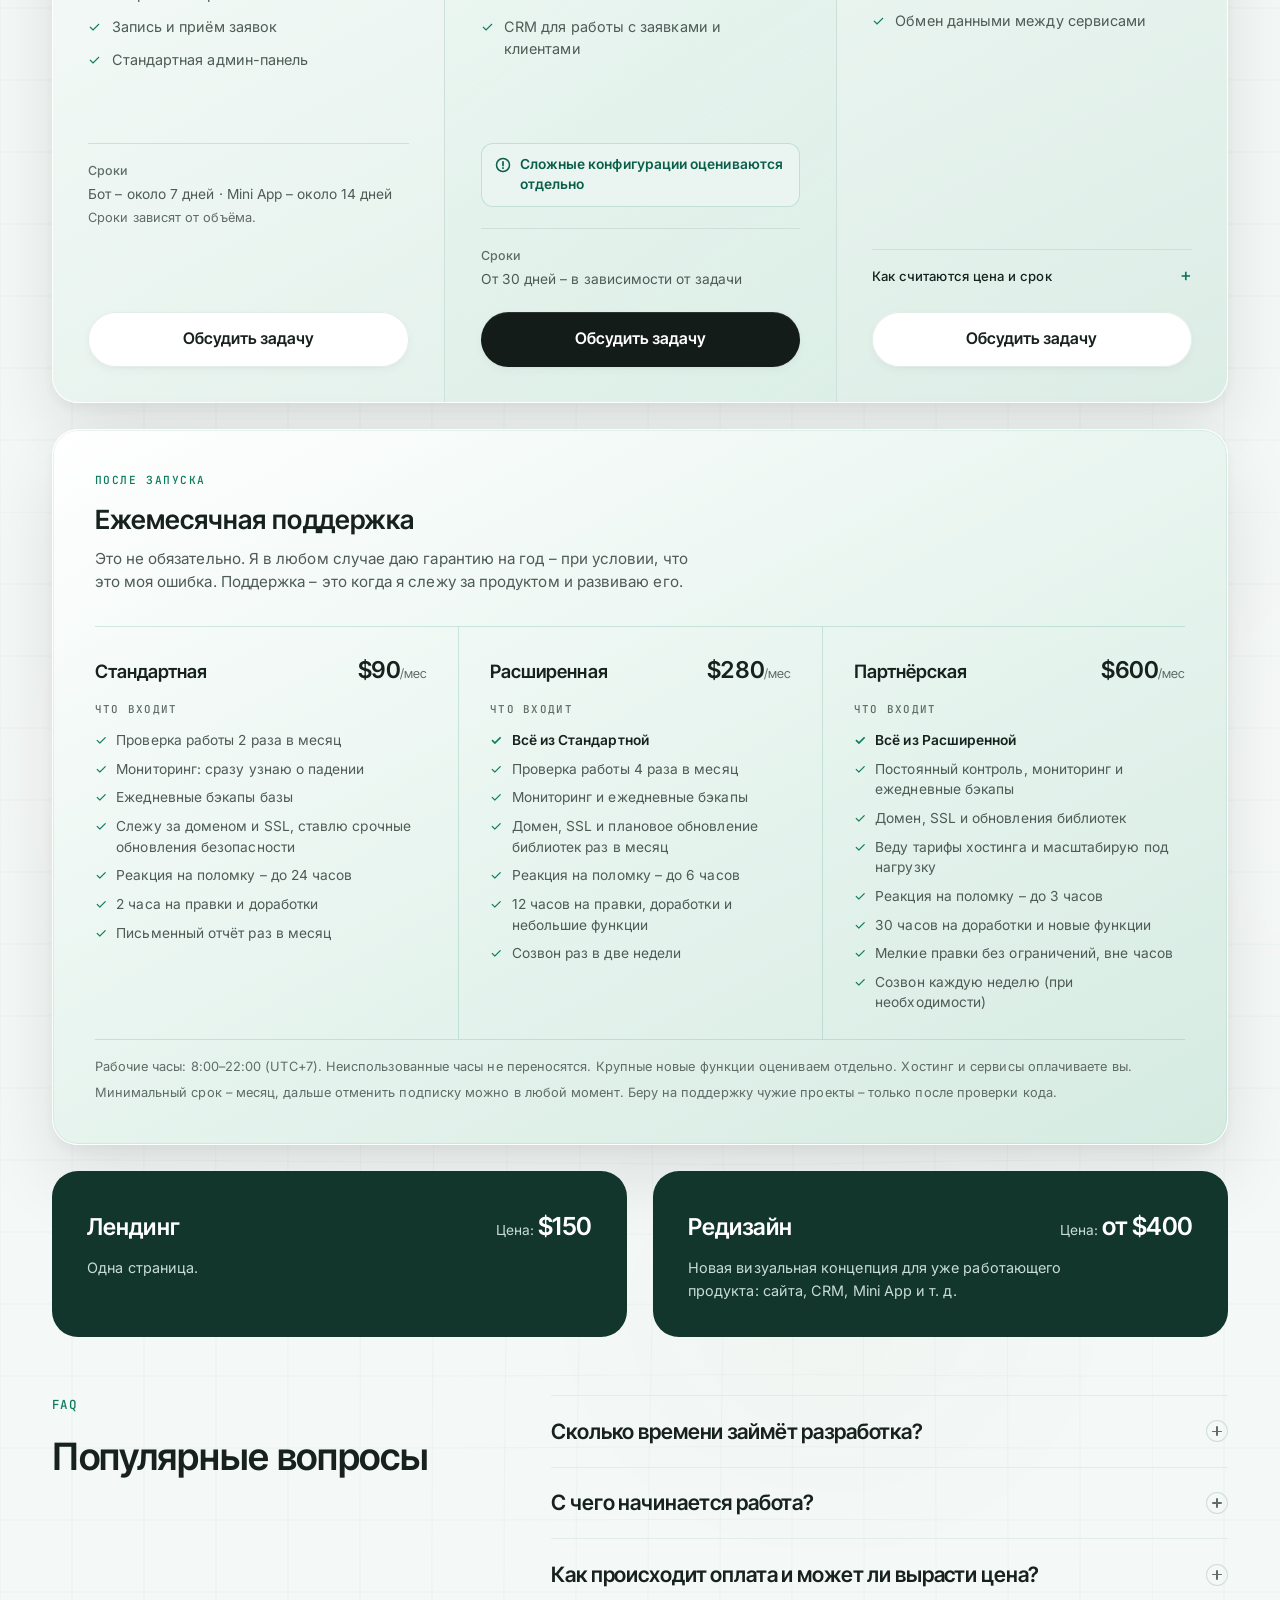
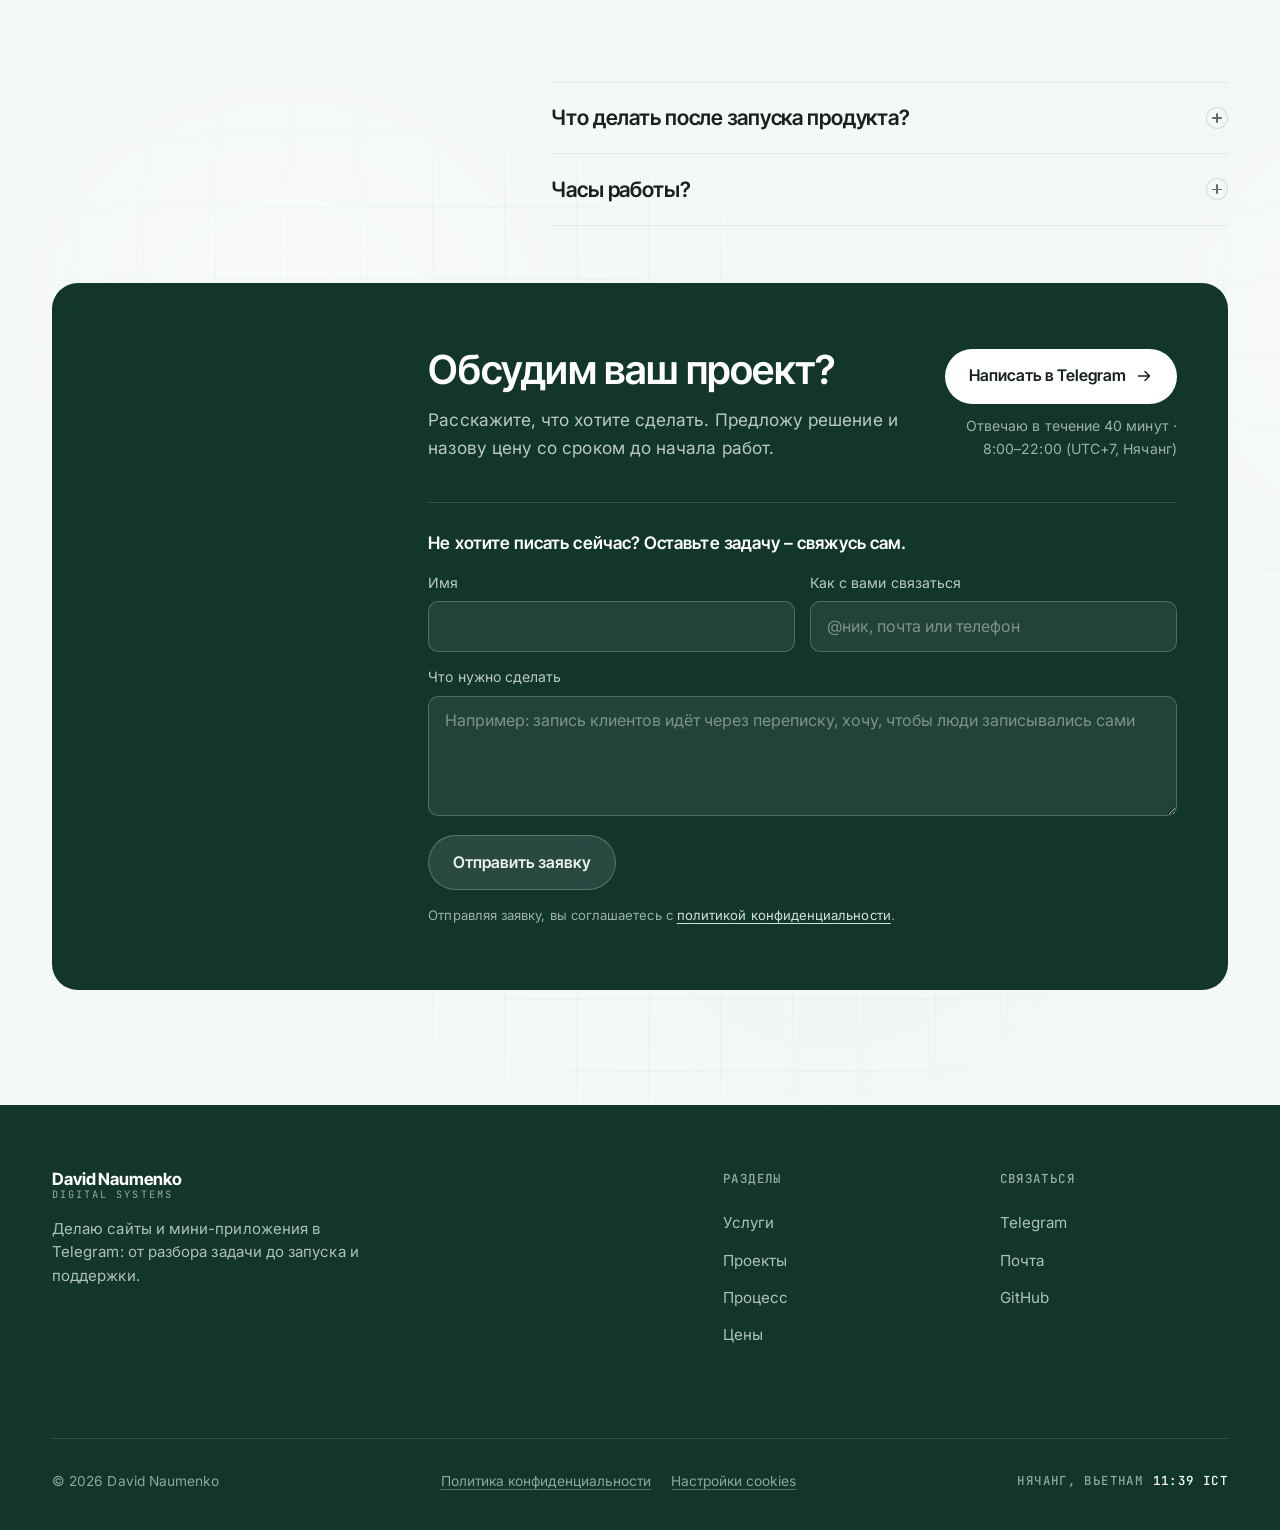
==== commit ab281f57: "Keep mini app word unbroken in FlyGuru subtitle Co-Authored-By: Claude Opus 5.5 <noreply@anthropic.c" ====
--- a/index.html
+++ b/index.html
@@ -282,7 +282,7 @@
       <div class="fgh__text">
         <p class="label mono">Главный кейс</p>
         <h2 class="fgh__title">FlyGuru</h2>
-        <p class="fgh__sub">Сайт, CRM и мини-приложение <br>для <em>школы электрофойлов</em></p>
+        <p class="fgh__sub">Сайт, CRM и мини&#8288;-&#8288;приложение <br>для <em>школы электрофойлов</em></p>
         <p class="fgh__lead">
           Публичный сайт собирает заявки – все они приходят во внутреннюю CRM-систему. Клиент записывается в мини-приложении и видит остаток минут. Клиенты, занятия, абонементы, статистика, сессии, расчёт зарплат – всё в одном месте.
         </p>
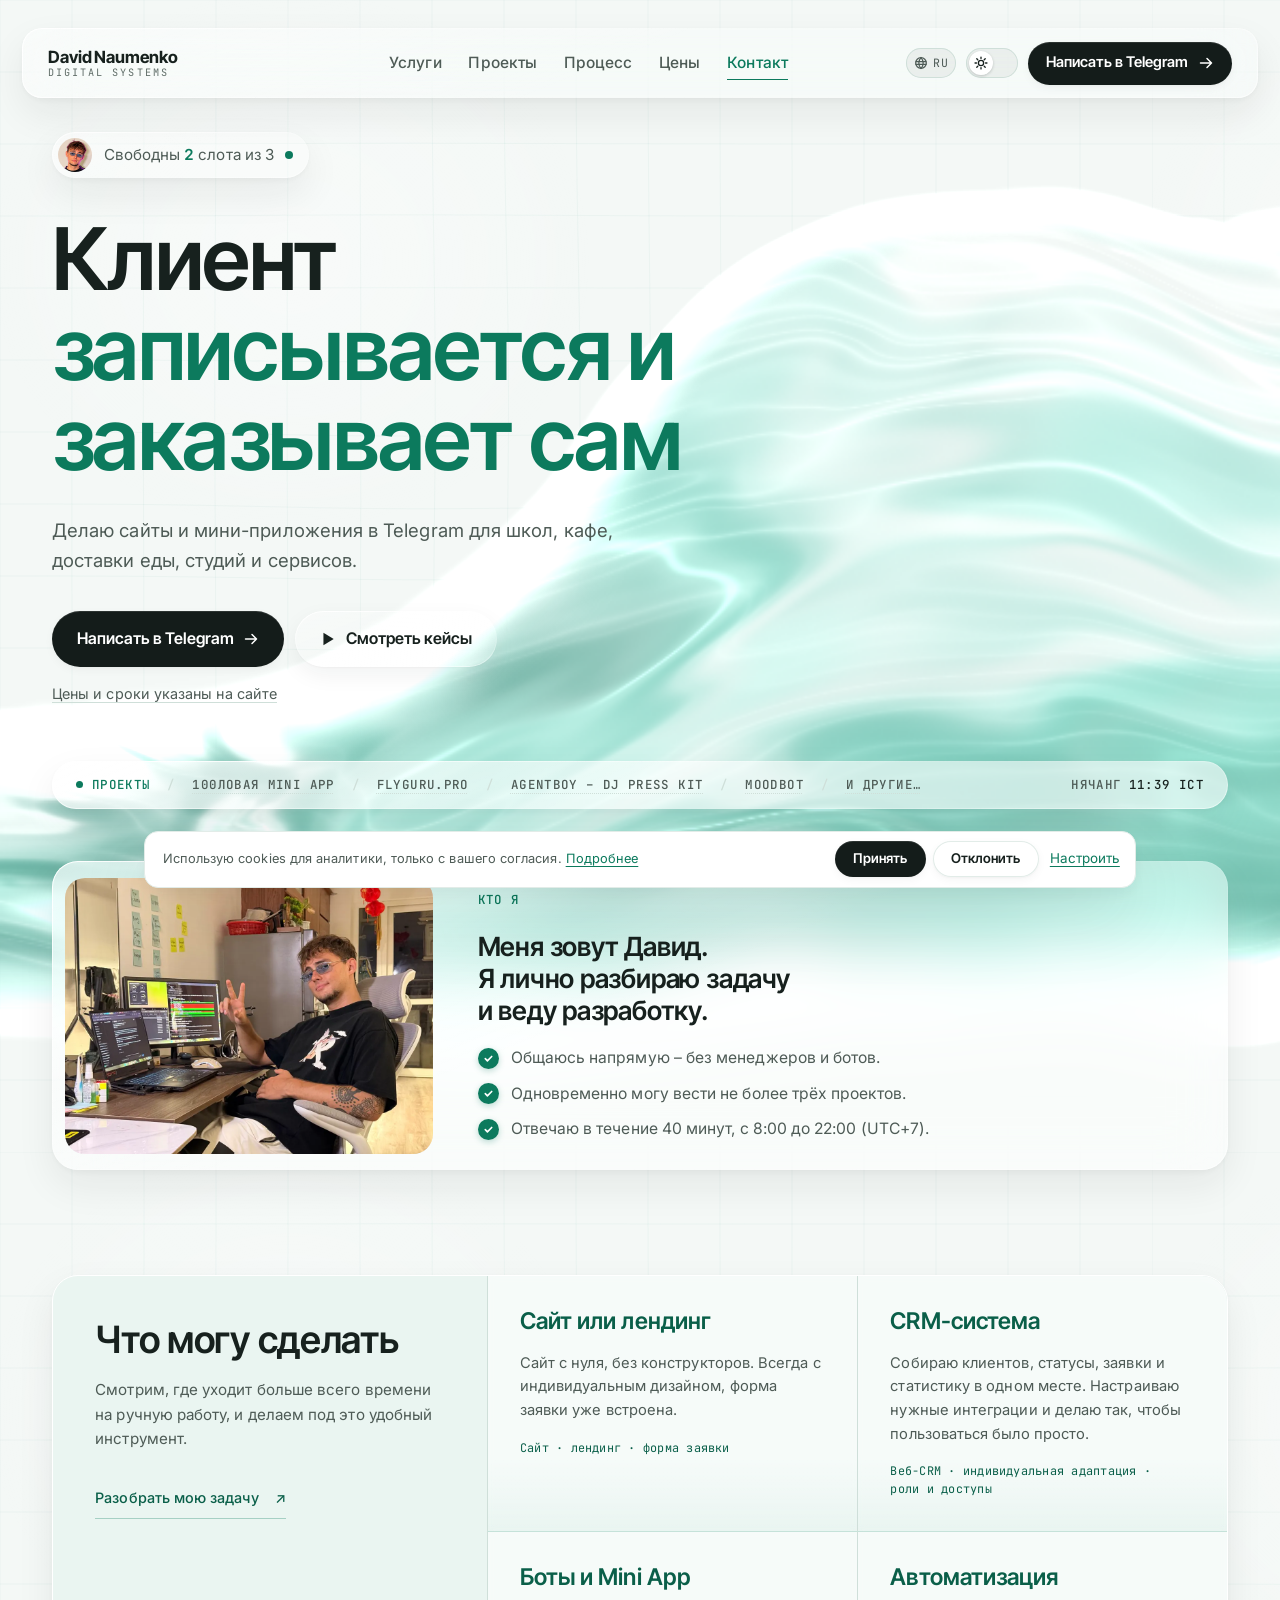
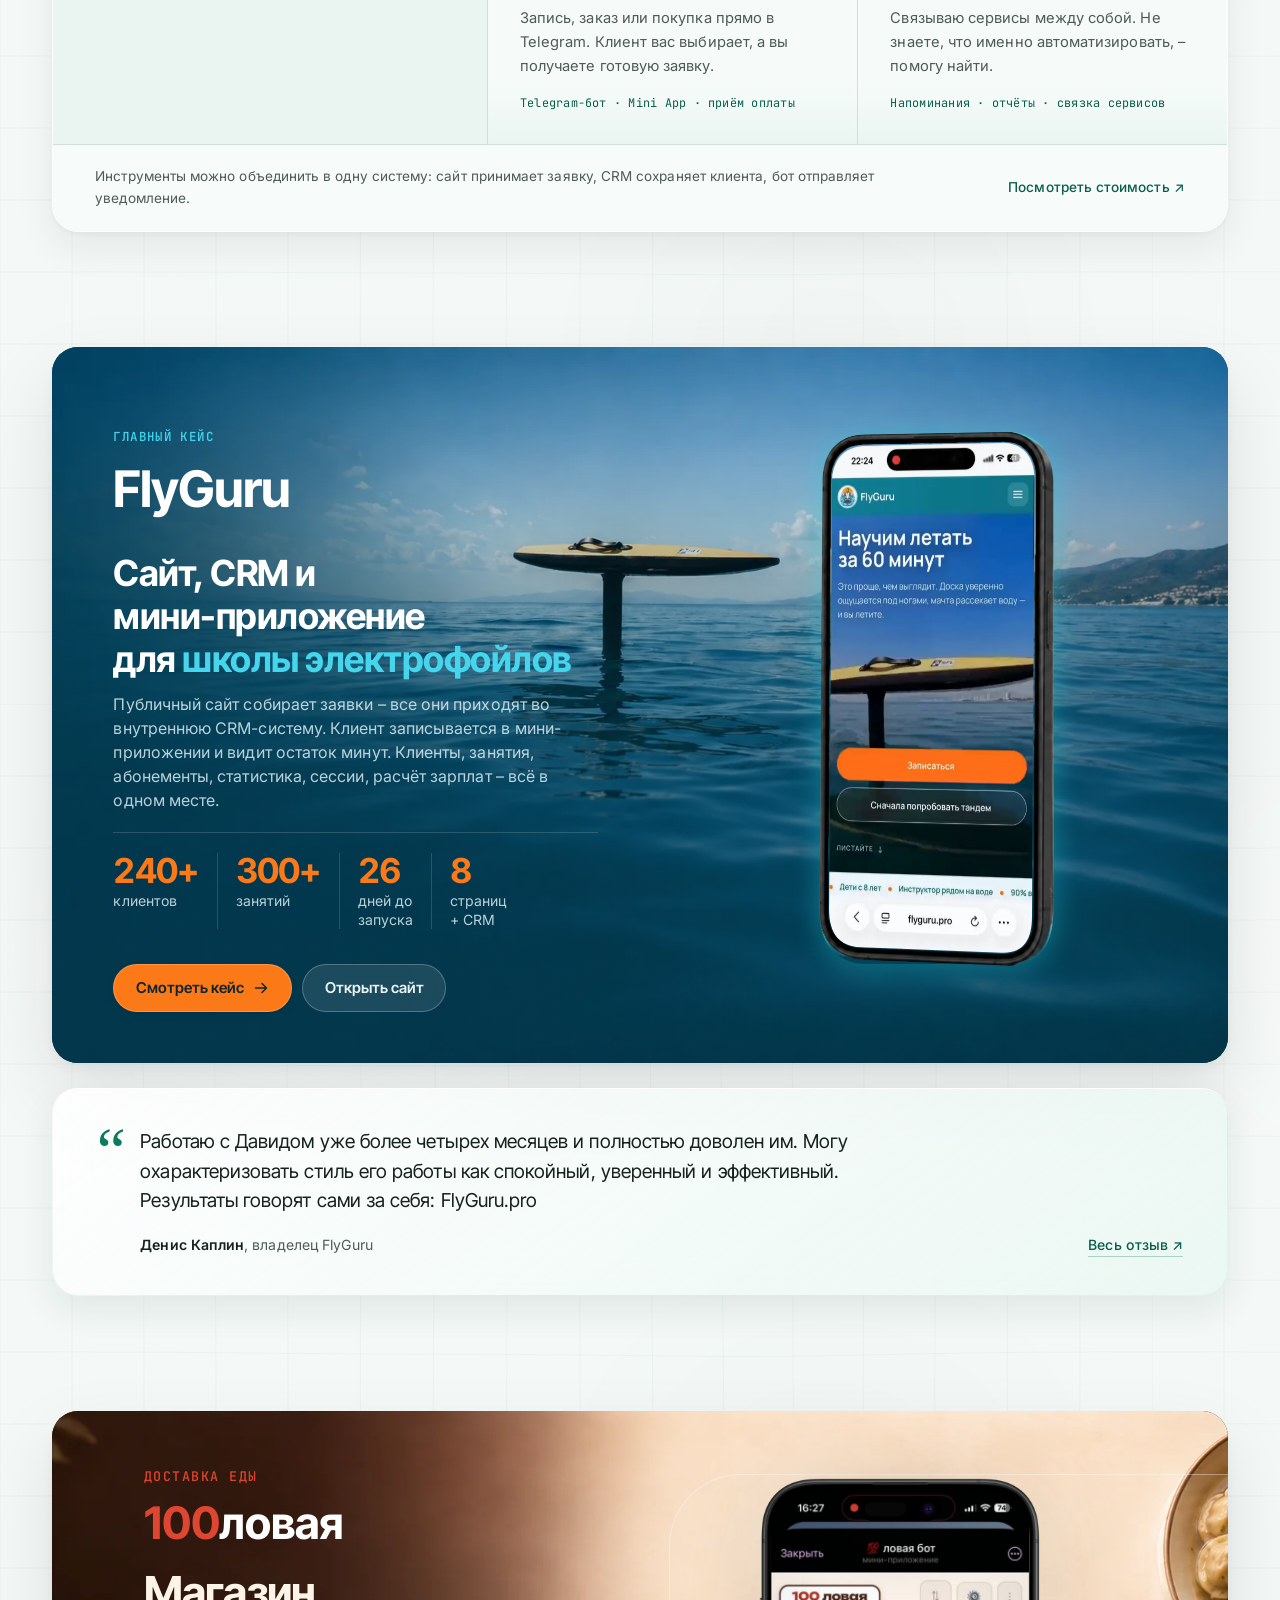
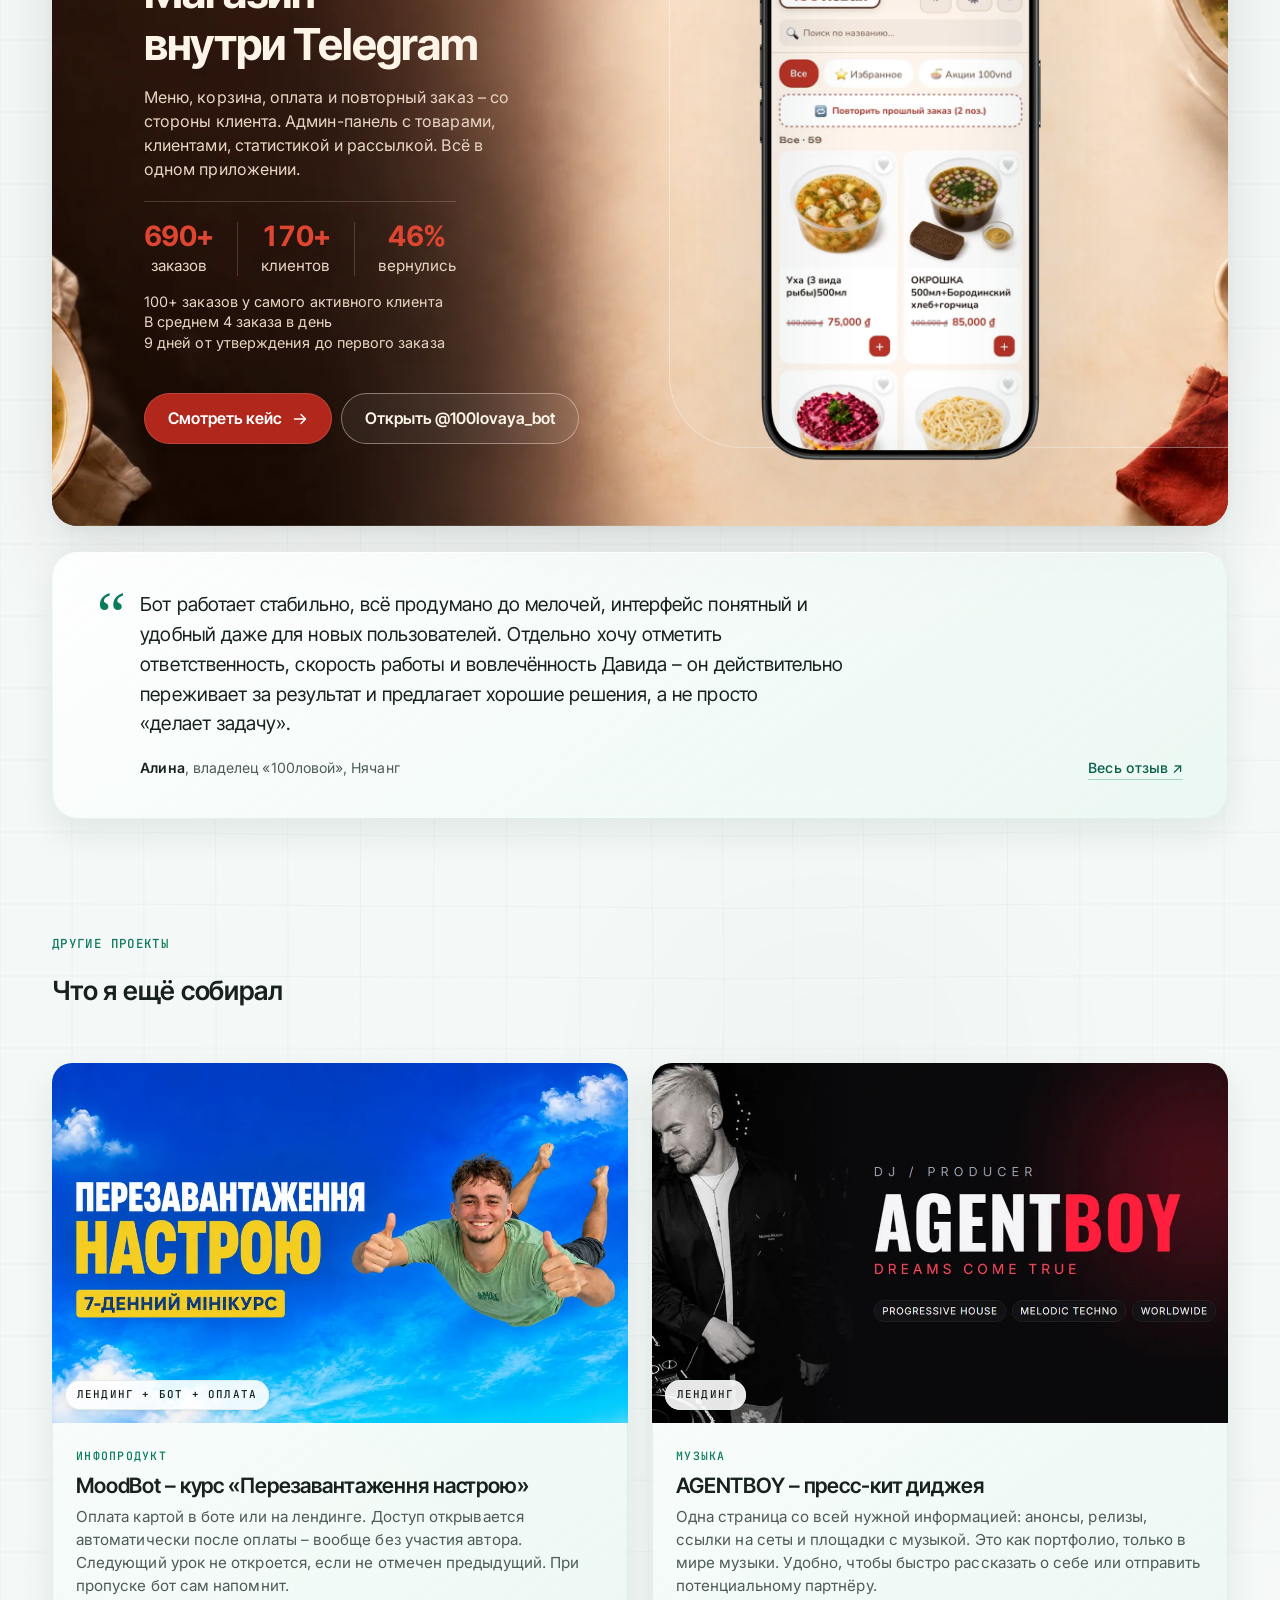
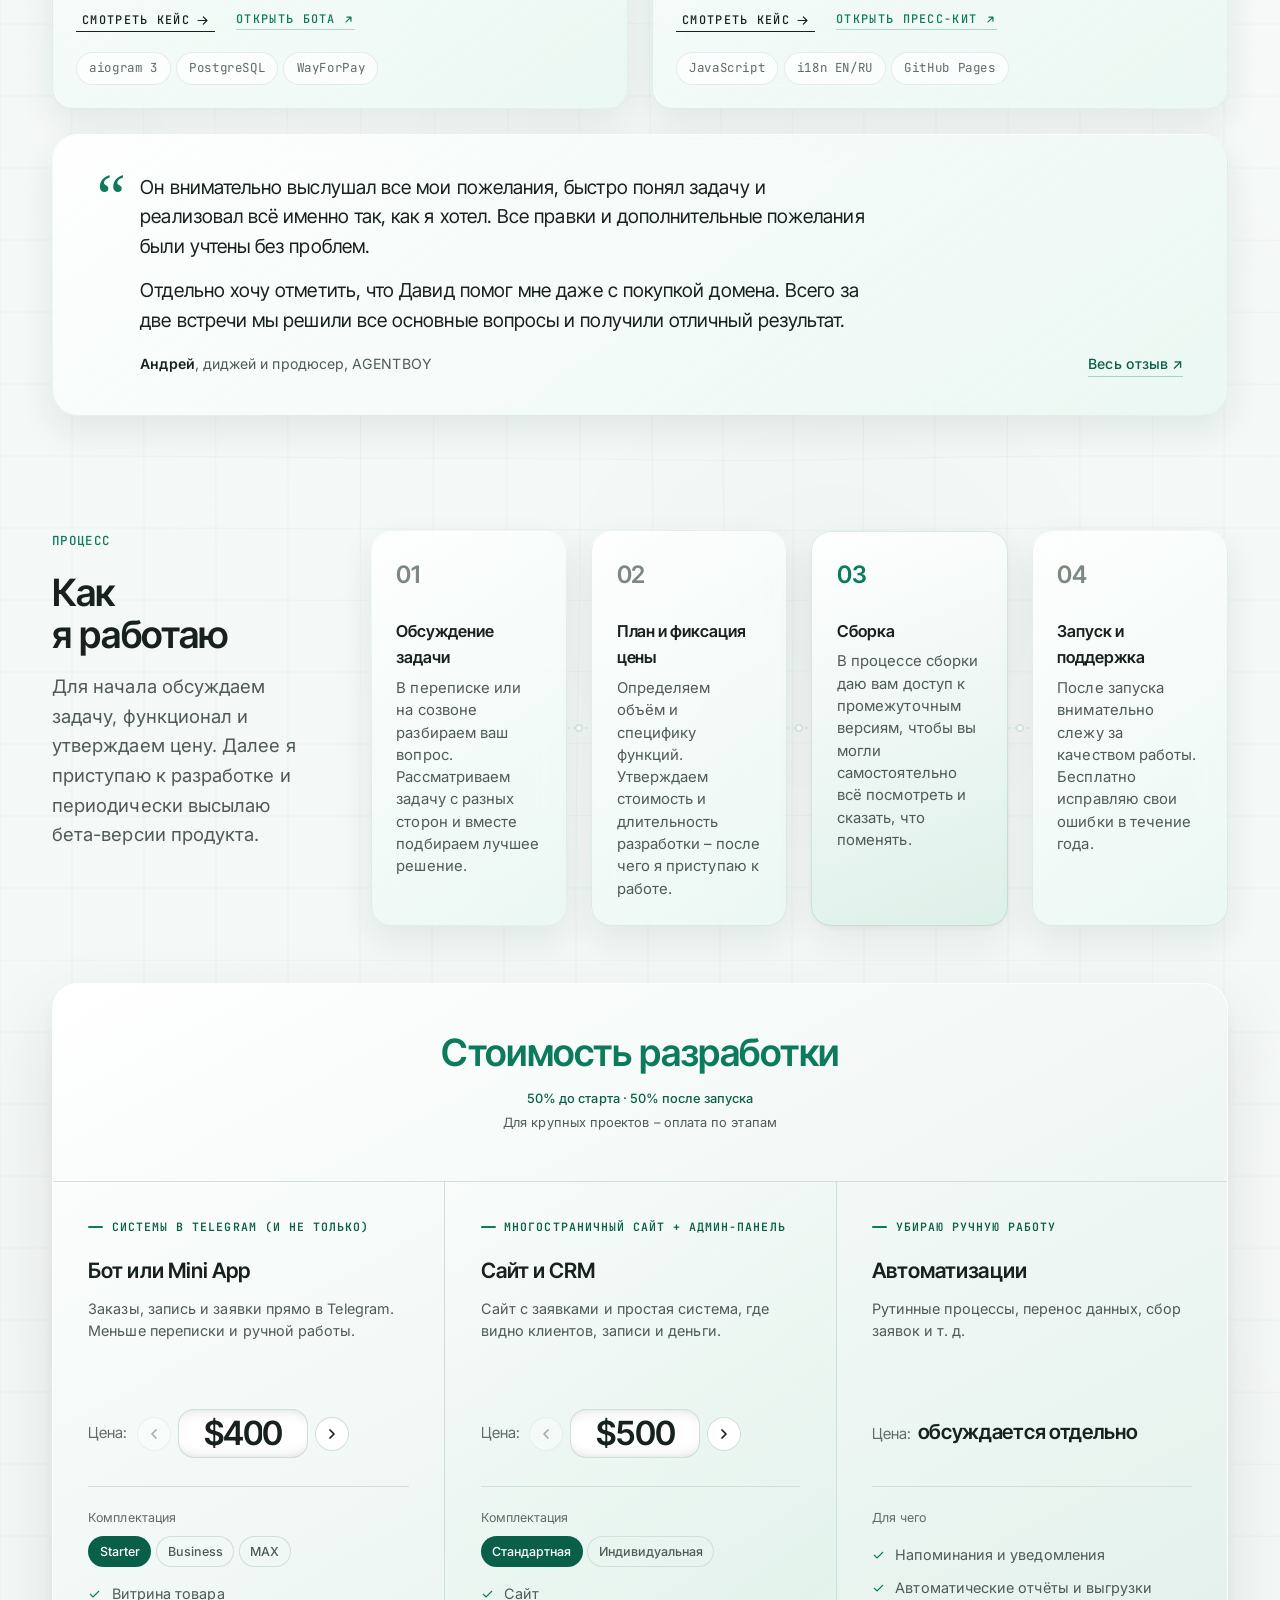
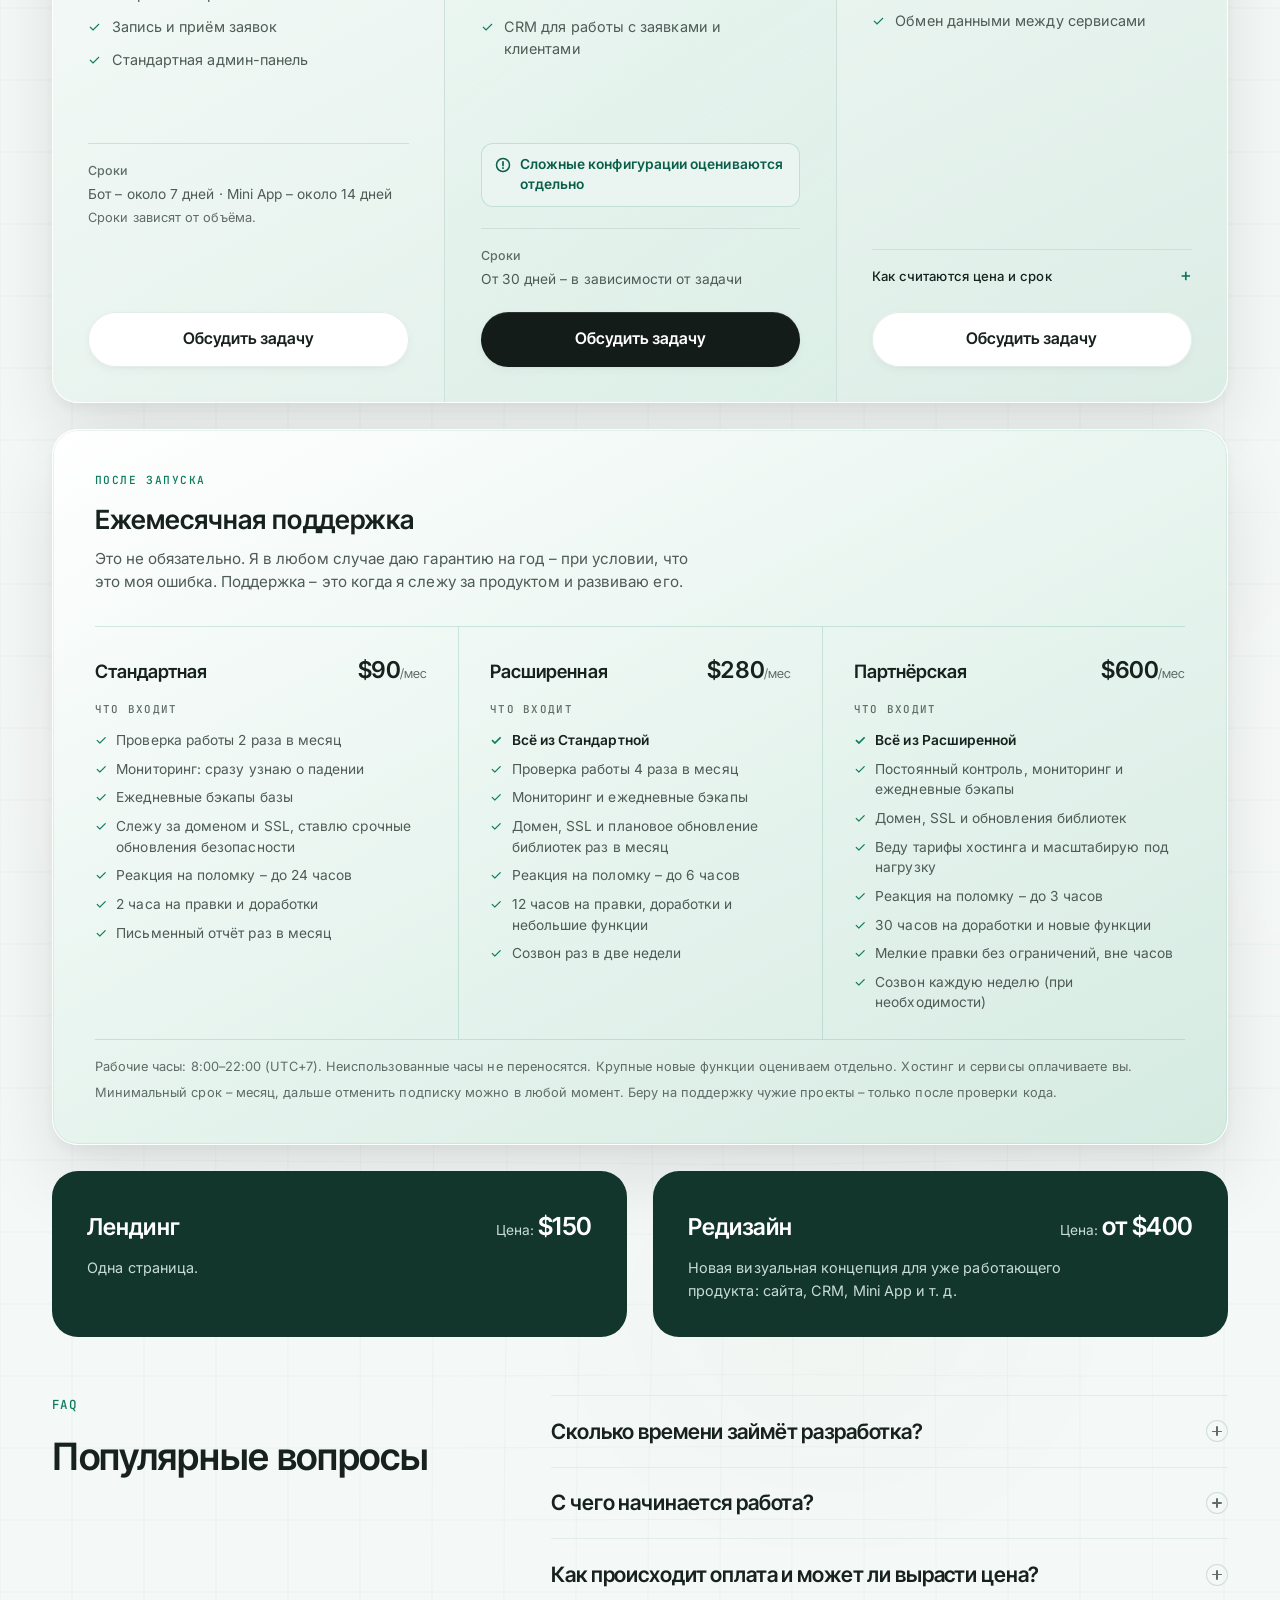
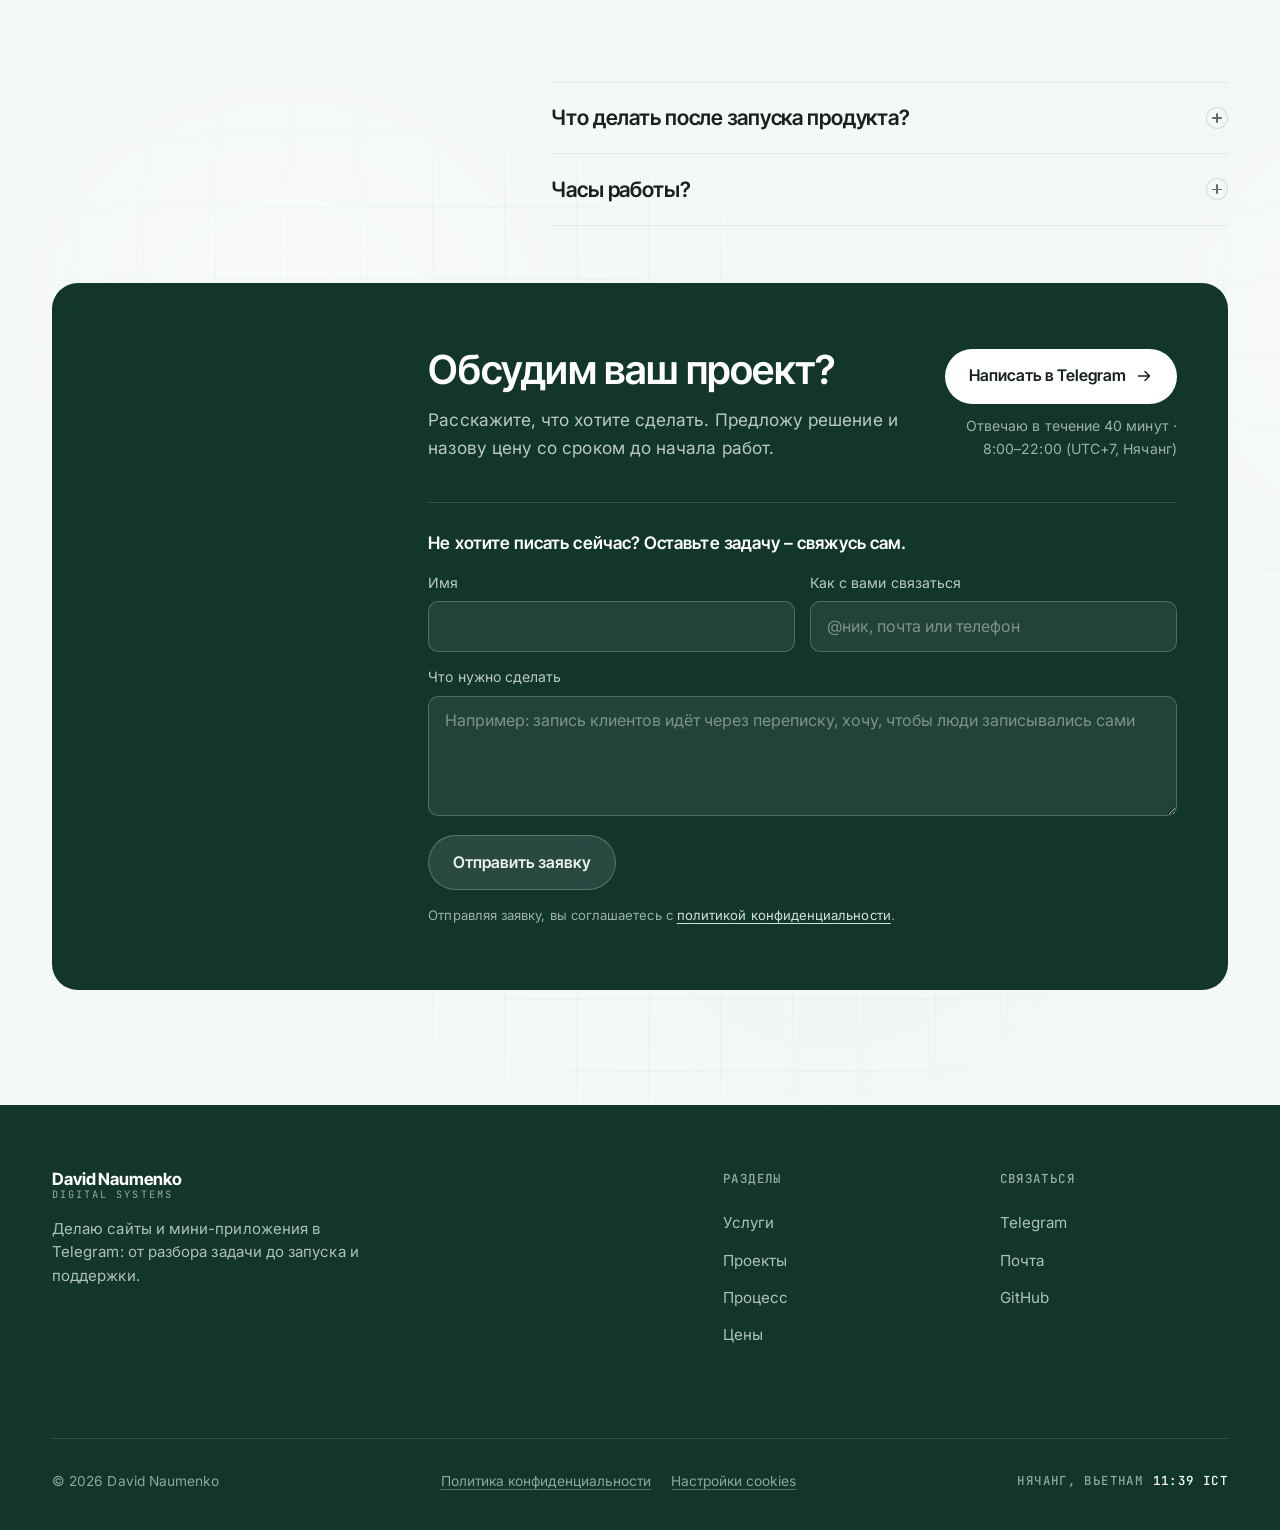
==== commit 27ef88bb: "Shorten cookie text and relabel 100lovaya card Label the card "Food delivery" to avoid repeating its" ====
--- a/index.html
+++ b/index.html
@@ -554,7 +554,7 @@
       <div class="p100__plate" aria-hidden="true"></div>
 
       <div class="p100__text">
-        <p class="label mono">Магазин в Telegram</p>
+        <p class="label mono">Доставка еды</p>
 
         <h2 class="p100__h">
           <span class="p100__logo"><span class="p100__logo-num">100</span>ловая</span>
@@ -1536,7 +1536,7 @@
      показывается, и аналитика тоже не работает. -->
 <aside class="cc" id="cookies" aria-labelledby="cc-title" hidden>
   <p class="cc__title" id="cc-title">Cookies на этом сайте</p>
-  <p class="cc__text">Я смотрю в Google Analytics, какие разделы полезны, а какие нет. Он ставит cookies – включу их, только если вы согласитесь. <a href="privacy.html#cookies">Подробнее</a></p>
+  <p class="cc__text">Использую cookies для аналитики, только с вашего согласия. <a href="privacy.html#cookies">Подробнее</a></p>
   <div class="cc__prefs" id="cc-prefs" hidden>
     <div class="cc__opt">
       <span class="cc__opt-text"><b>Необходимые</b>Запоминают ваш выбор в этом окне.</span>
